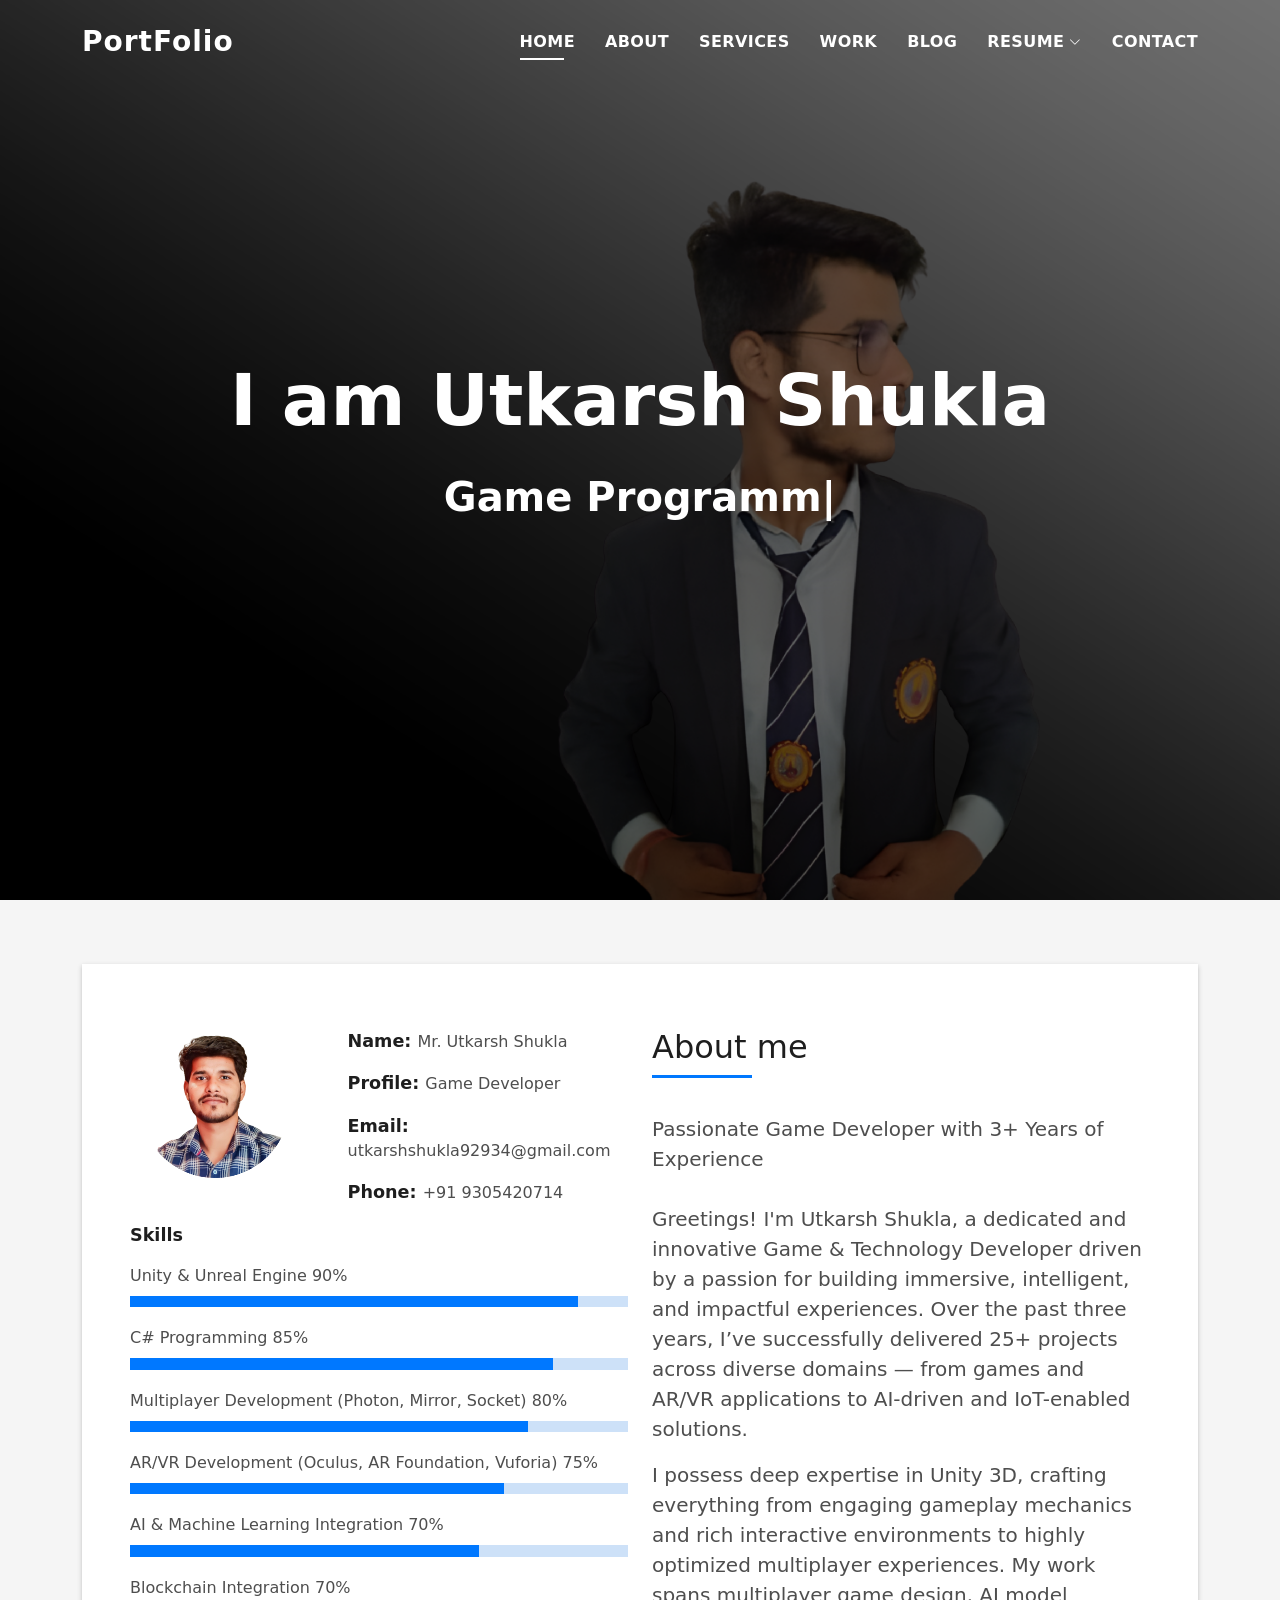
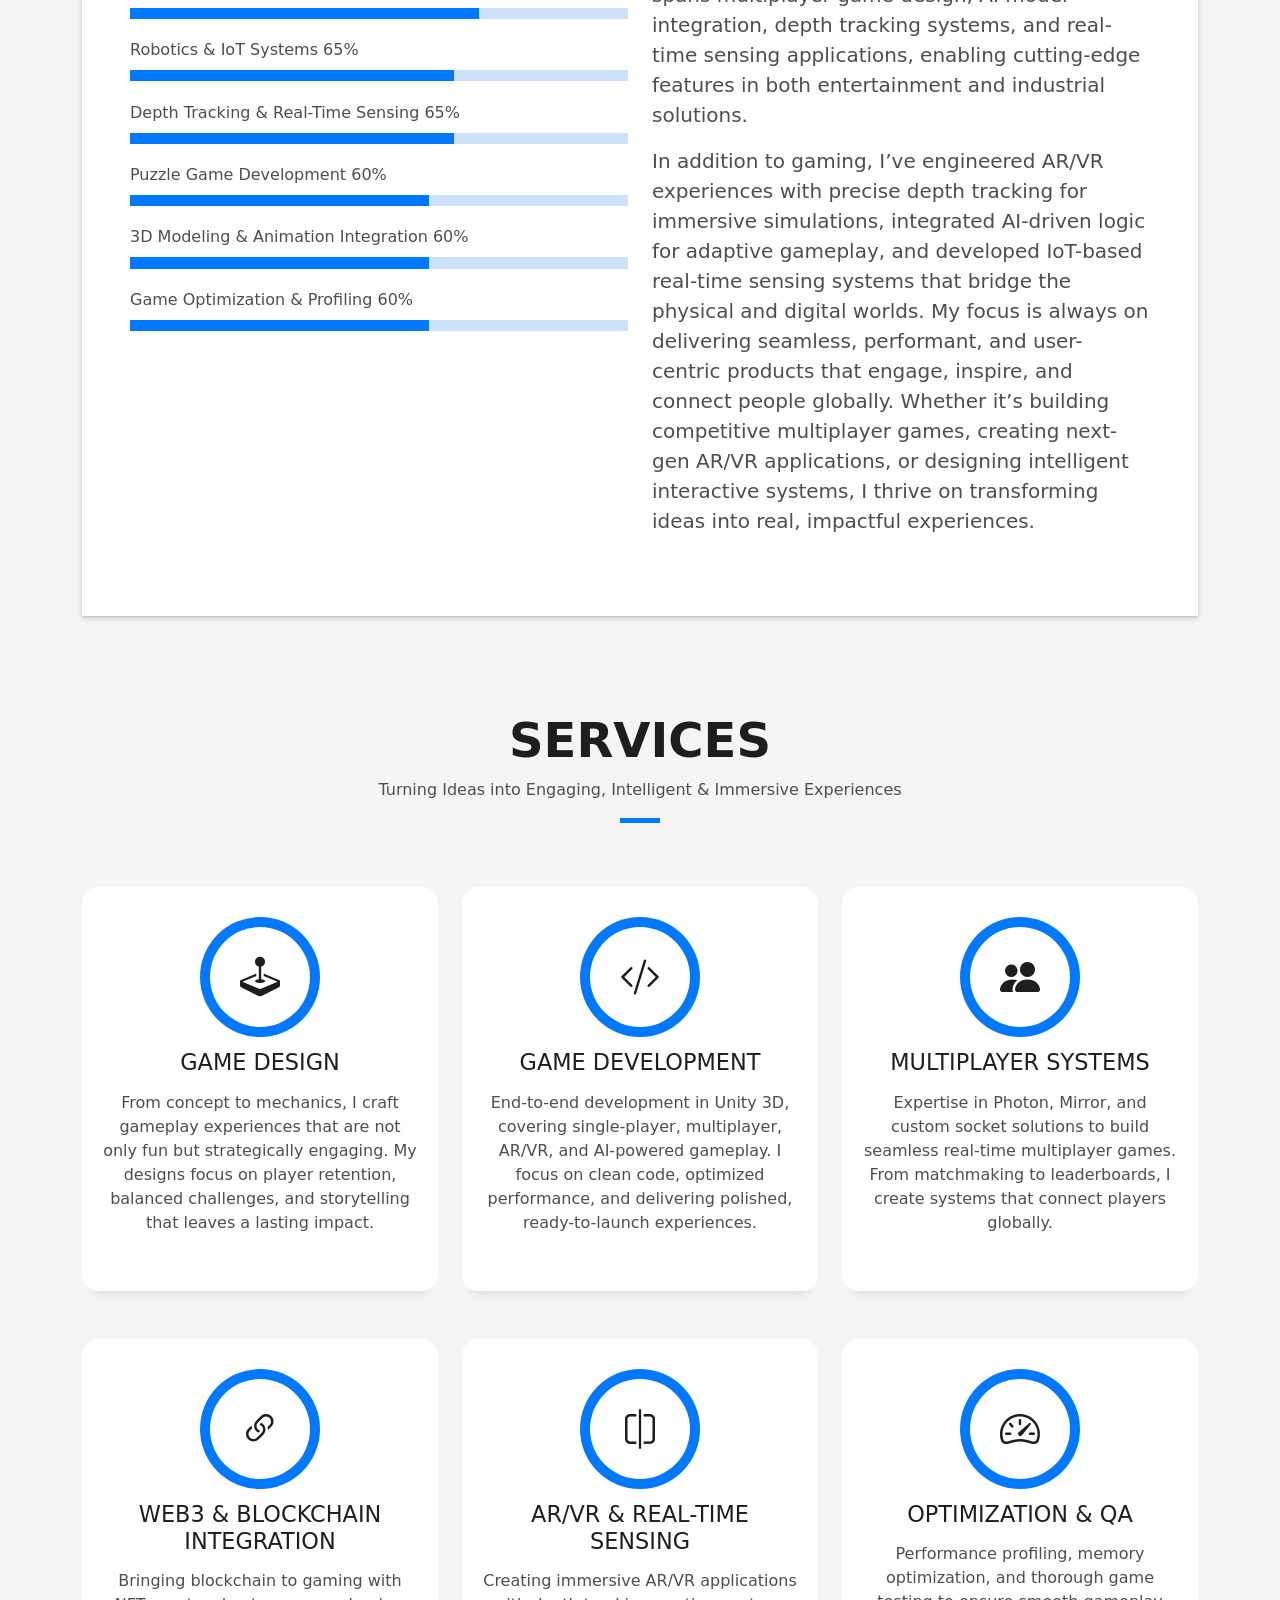
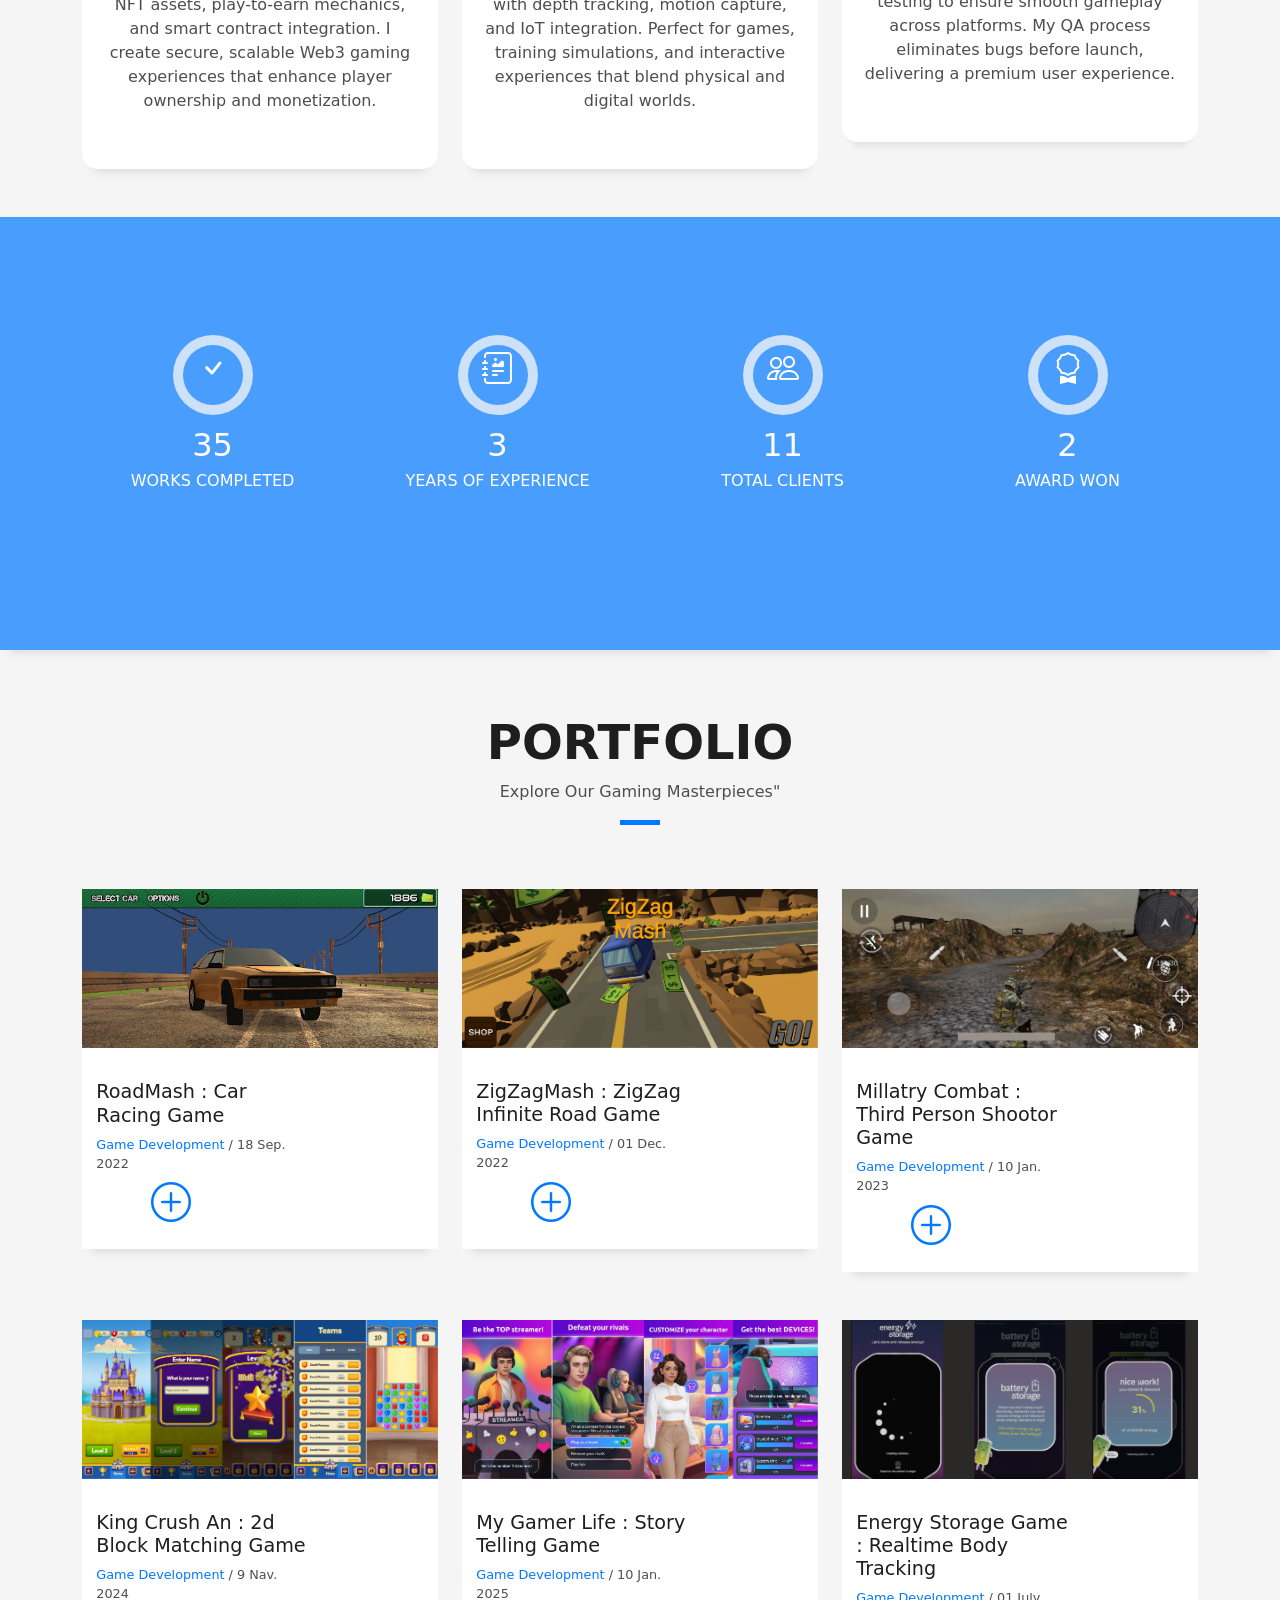
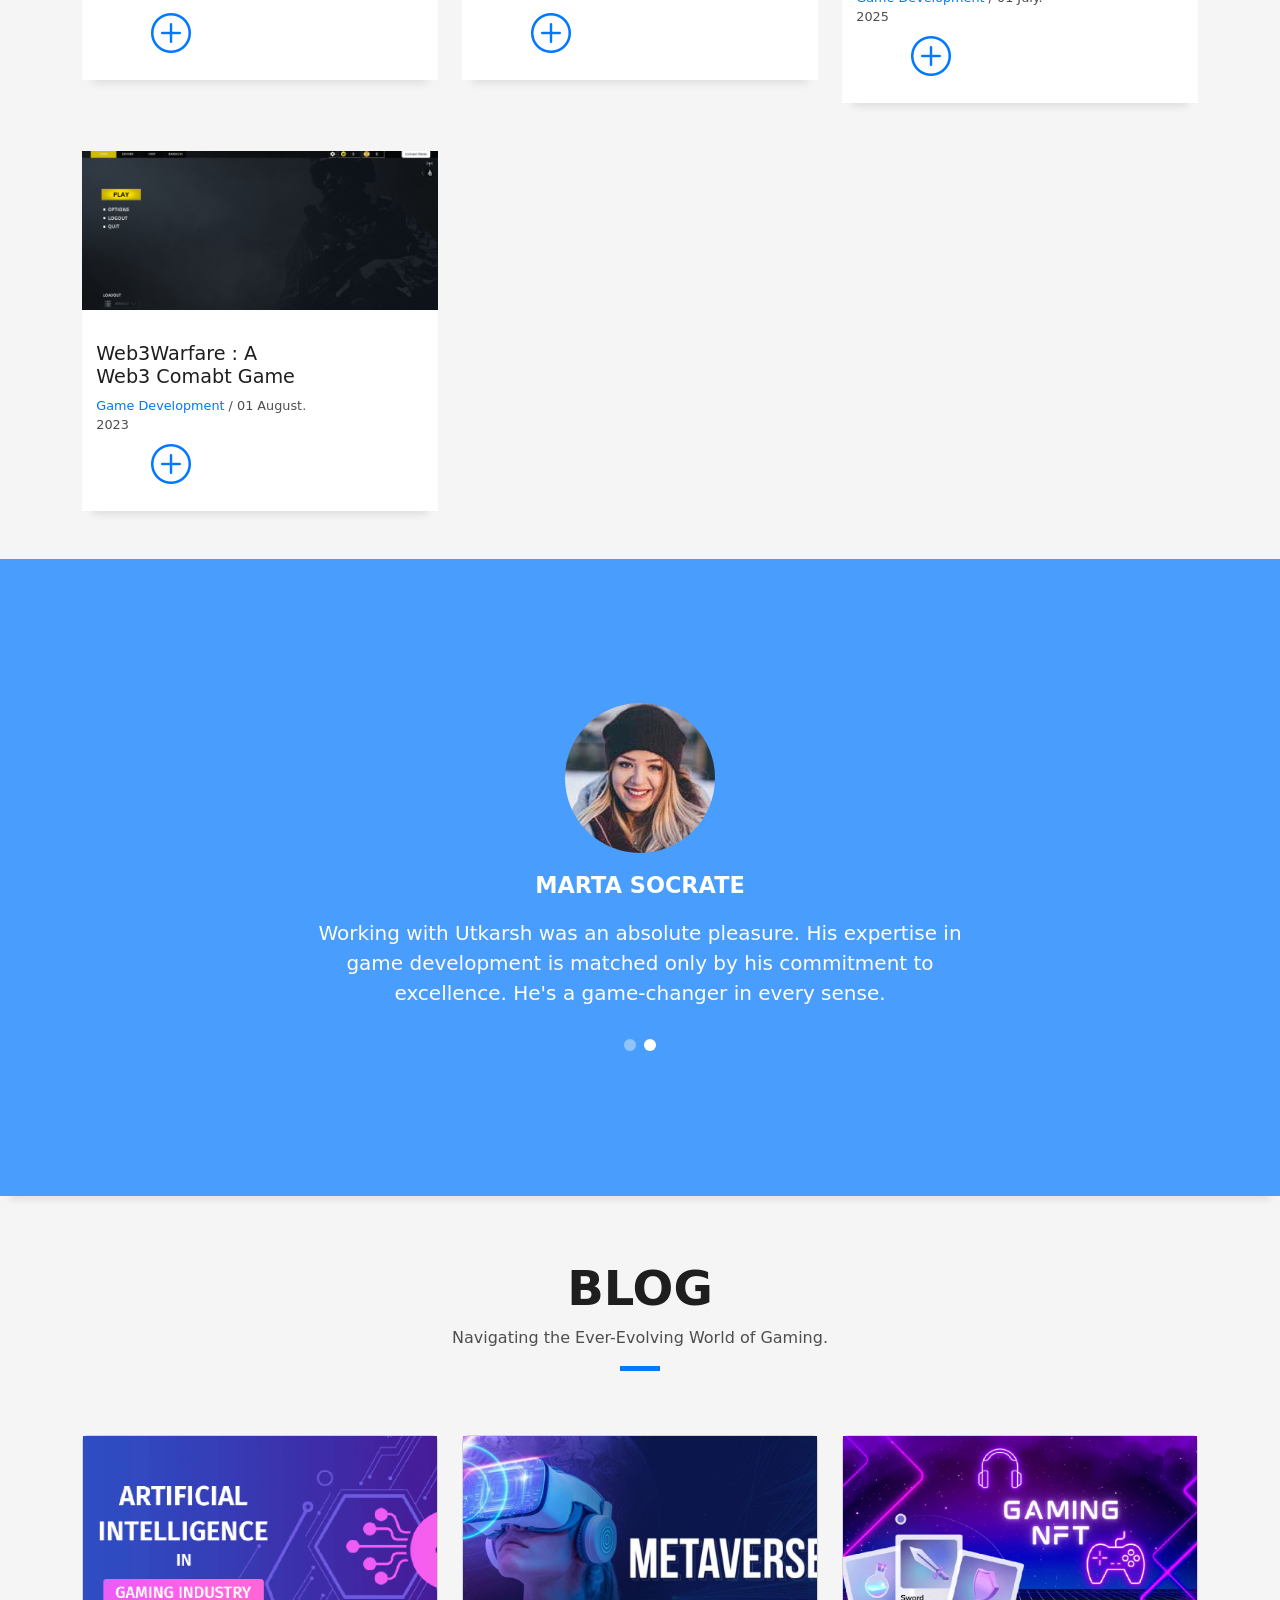
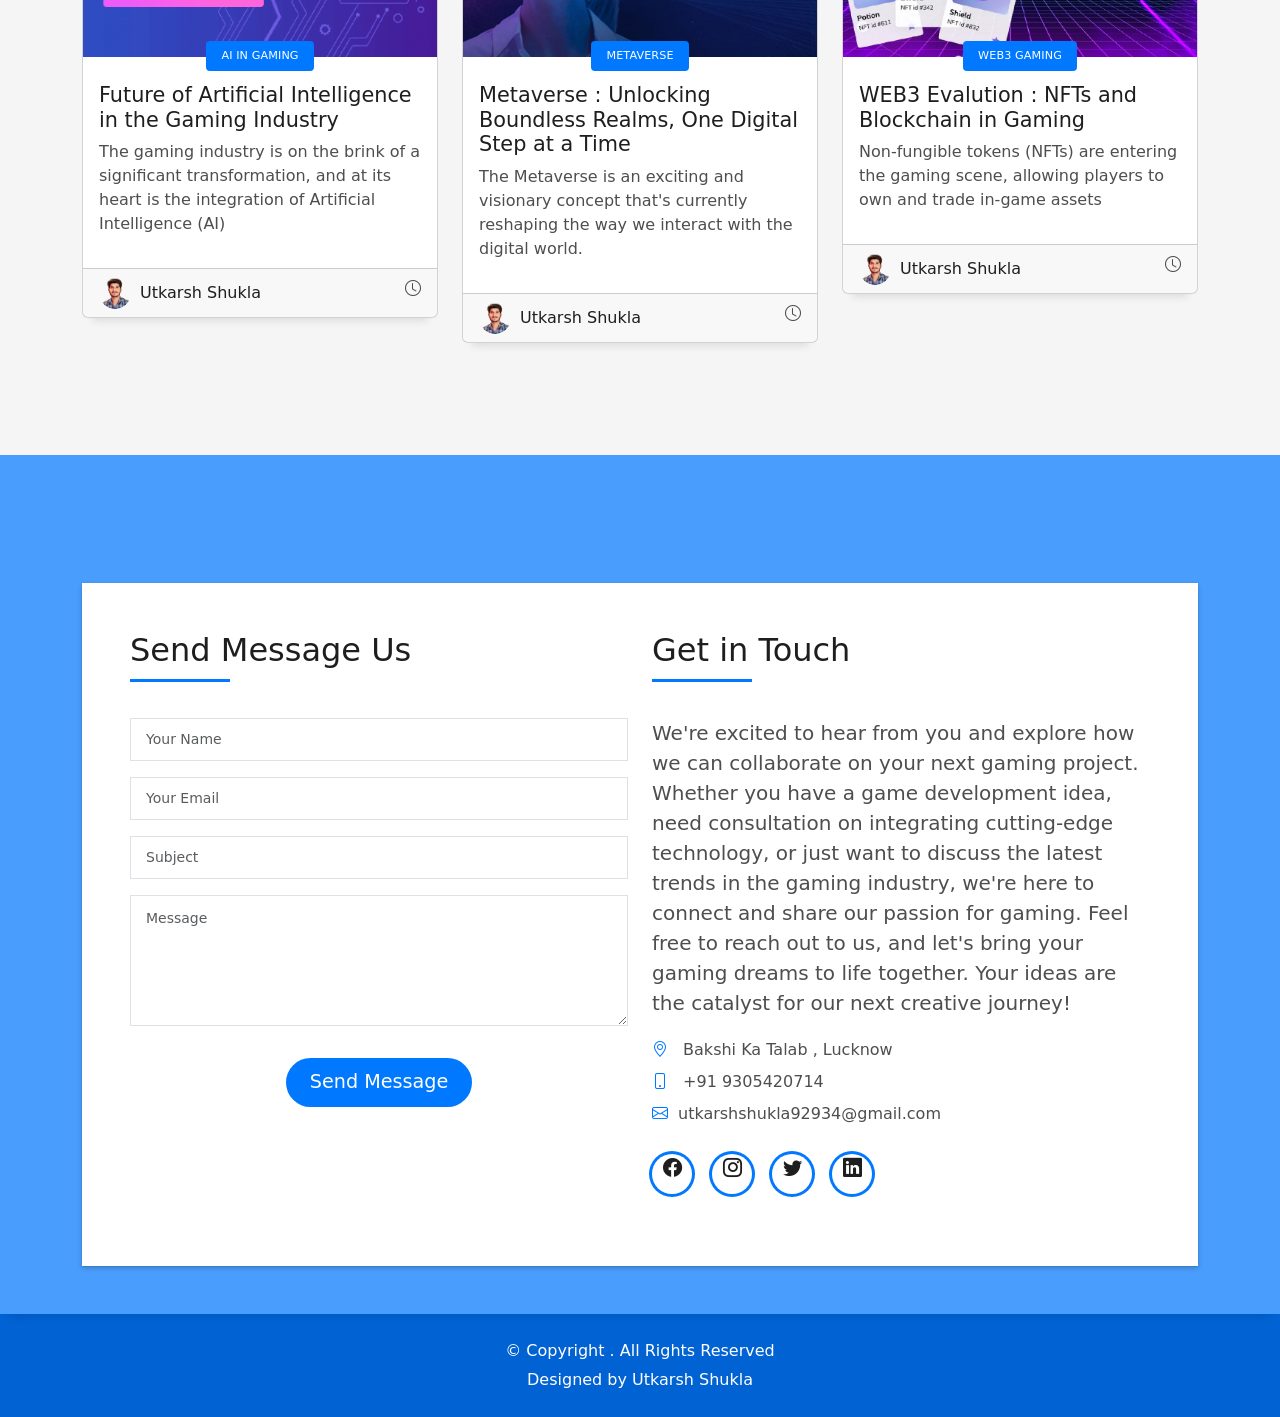
==== index.html @ 23132303 "Update index.html" ====
<!DOCTYPE html>
<html lang="en">

<head>
  <meta charset="utf-8">
  <meta content="width=device-width, initial-scale=1.0" name="viewport">

  <title>Utkarsh Shukla - Portfolio</title>
  <meta content="" name="description">
  <meta content="" name="keywords">

  <!-- Favicons -->
  <link href="assets/img/favicon.png" rel="icon">
  <link href="assets/img/apple-touch-icon.png" rel="apple-touch-icon">

  <!-- Vendor CSS Files -->
  <link href="assets/vendor/bootstrap/css/bootstrap.min.css" rel="stylesheet">
  <link href="assets/vendor/bootstrap-icons/bootstrap-icons.css" rel="stylesheet">
  <link href="assets/vendor/glightbox/css/glightbox.min.css" rel="stylesheet">
  <link href="assets/vendor/swiper/swiper-bundle.min.css" rel="stylesheet">

  <!-- Template Main CSS File -->
  <link href="assets/css/style.css" rel="stylesheet">
<script src='https://www.noupe.com/embed/019afe0d63d378568363189be8a16e87d6f1.js'></script>
  <!-- =======================================================
  * Template Name: DevFolio
  * Updated: Sep 18 2023 with Bootstrap v5.3.2
  * Template URL: https://bootstrapmade.com/devfolio-bootstrap-portfolio-html-template/
  * Author: BootstrapMade.com
  * License: https://bootstrapmade.com/license/
  ======================================================== -->
</head>

<body>

  <!-- ======= Header ======= -->
  <header id="header" class="fixed-top">
    <div class="container d-flex align-items-center justify-content-between">

      <h1 class="logo"><a href="index.html">PortFolio</a></h1>
      <!-- Uncomment below if you prefer to use an image logo -->
      <!-- <a href="index.html" class="logo"><img src="assets/img/logo.png" alt="" class="img-fluid"></a>-->

      <nav id="navbar" class="navbar">
        <ul>
          <li><a class="nav-link scrollto active" href="#hero">Home</a></li>
          <li><a class="nav-link scrollto" href="#about">About</a></li>
          <li><a class="nav-link scrollto" href="#services">Services</a></li>
          <li><a class="nav-link scrollto " href="#work">Work</a></li>
          <li><a class="nav-link scrollto " href="#blog">Blog</a></li>
          <li class="dropdown"><a href="assets/img/
UTKARSH_SHUKLA_Resume (1).pdf"><span>Resume</span> <i
                class="bi bi-chevron-down"></i></a>
            <ul>
              <!-- <li><a href="#">Drop Down 1</a></li> -->
              <!-- <li class="dropdown"><a href="#"><span>Deep Drop Down</span> <i class="bi bi-chevron-right"></i></a> -->
              <ul>
                <!-- <li><a href="#">Deep Drop Down 1</a></li>
                  <li><a href="#">Deep Drop Down 2</a></li>
                  <li><a href="#">Deep Drop Down 3</a></li>
                  <li><a href="#">Deep Drop Down 4</a></li>
                  <li><a href="#">Deep Drop Down 5</a></li> -->
              </ul>
          </li>
          <!-- <li><a href="#">Drop Down 2</a></li>
              <li><a href="#">Drop Down 3</a></li>
              <li><a href="#">Drop Down 4</a></li> -->
        </ul>
        </li>
        <li><a class="nav-link scrollto" href="#contact">Contact</a></li>
        </ul>
        <i class="bi bi-list mobile-nav-toggle"></i>
      </nav><!-- .navbar -->

    </div>
  </header><!-- End Header -->

  <!-- ======= Hero Section ======= -->
  <div id="hero" class="hero route bg-image" style="background-image: url(assets/img/New-Project.png)">
    <div class="overlay-itro"></div>
    <div class="hero-content display-table">
      <div class="table-cell">
        <div class="container">
          <!--<p class="display-6 color-d">Hello, world!</p>-->
          <h1 class="hero-title mb-4">I am Utkarsh Shukla</h1>
          <p class="hero-subtitle"><span class="typed"
              data-typed-items="Game Programmer,Game Developer, Game Tester, Level Designer"></span></p>
          <!-- <p class="pt-3"><a class="btn btn-primary btn js-scroll px-4" href="#about" role="button">Learn More</a></p> -->
        </div>
      </div>
    </div>
  </div><!-- End Hero Section -->

  <main id="main">

    <!-- ======= About Section ======= -->
    <section id="about" class="about-mf sect-pt4 route">
      <div class="container">
        <div class="row">
          <div class="col-sm-12">
            <div class="box-shadow-full">
              <div class="row">
                <div class="col-md-6">
                  <div class="row">
                    <div class="col-sm-6 col-md-5">
                      <div class="about-img">
                        <img src="assets/img/pic.png" class="img-fluid rounded b-shadow-a" alt="">
                      </div>
                    </div>
                    <div class="col-sm-6 col-md-7">
                      <div class="about-info">
                        <p><span class="title-s">Name: </span> <span>Mr. Utkarsh Shukla</span></p>
                        <p><span class="title-s">Profile: </span> <span>Game Developer</span></p>
                        <p><span class="title-s">Email: </span> <span>utkarshshukla92934@gmail.com</span></p>
                        <p><span class="title-s">Phone: </span> <span>+91 9305420714</span></p>
                      </div>
                    </div>
                  </div>
                  <div class="skill-mf">
                    <p class="title-s">Skills</p>

                    <span>Unity & Unreal Engine</span> <span class="pull-right">90%</span>
                    <div class="progress">
                      <div class="progress-bar" role="progressbar" style="width: 90%;" aria-valuenow="90"
                        aria-valuemin="0" aria-valuemax="100"></div>
                    </div>

                    <span>C# Programming</span> <span class="pull-right">85%</span>
                    <div class="progress">
                      <div class="progress-bar" role="progressbar" style="width: 85%" aria-valuenow="85"
                        aria-valuemin="0" aria-valuemax="100"></div>
                    </div>

                    <span>Multiplayer Development (Photon, Mirror, Socket)</span> <span class="pull-right">80%</span>
                    <div class="progress">
                      <div class="progress-bar" role="progressbar" style="width: 80%" aria-valuenow="80"
                        aria-valuemin="0" aria-valuemax="100"></div>
                    </div>

                    <span>AR/VR Development (Oculus, AR Foundation, Vuforia)</span> <span class="pull-right">75%</span>
                    <div class="progress">
                      <div class="progress-bar" role="progressbar" style="width: 75%" aria-valuenow="75"
                        aria-valuemin="0" aria-valuemax="100"></div>
                    </div>

                    <span>AI & Machine Learning Integration</span> <span class="pull-right">70%</span>
                    <div class="progress">
                      <div class="progress-bar" role="progressbar" style="width: 70%" aria-valuenow="70"
                        aria-valuemin="0" aria-valuemax="100"></div>
                    </div>

                    <span>Blockchain Integration</span> <span class="pull-right">70%</span>
                    <div class="progress">
                      <div class="progress-bar" role="progressbar" style="width: 70%" aria-valuenow="70"
                        aria-valuemin="0" aria-valuemax="100"></div>
                    </div>

                    <span>Robotics & IoT Systems</span> <span class="pull-right">65%</span>
                    <div class="progress">
                      <div class="progress-bar" role="progressbar" style="width: 65%" aria-valuenow="65"
                        aria-valuemin="0" aria-valuemax="100"></div>
                    </div>

                    <span>Depth Tracking & Real-Time Sensing</span> <span class="pull-right">65%</span>
                    <div class="progress">
                      <div class="progress-bar" role="progressbar" style="width: 65%" aria-valuenow="65"
                        aria-valuemin="0" aria-valuemax="100"></div>
                    </div>

                    <span>Puzzle Game Development</span> <span class="pull-right">60%</span>
                    <div class="progress">
                      <div class="progress-bar" role="progressbar" style="width: 60%" aria-valuenow="60"
                        aria-valuemin="0" aria-valuemax="100"></div>
                    </div>

                    <span>3D Modeling & Animation Integration</span> <span class="pull-right">60%</span>
                    <div class="progress">
                      <div class="progress-bar" role="progressbar" style="width: 60%" aria-valuenow="60"
                        aria-valuemin="0" aria-valuemax="100"></div>
                    </div>

                    <span>Game Optimization & Profiling</span> <span class="pull-right">60%</span>
                    <div class="progress">
                      <div class="progress-bar" role="progressbar" style="width: 60%" aria-valuenow="60"
                        aria-valuemin="0" aria-valuemax="100"></div>
                    </div>
                  </div>

                </div>
                <div class="col-md-6">
                  <div class="about-me pt-4 pt-md-0">
                    <div class="title-box-2">
                      <h5 class="title-left">
                        About me
                      </h5>
                    </div>
                    <p class="lead">
                      Passionate Game Developer with 3+ Years of Experience
                      <br>
                      <br>
                      Greetings! I'm Utkarsh Shukla, a dedicated and innovative Game & Technology Developer driven by a
                      passion for building immersive, intelligent, and impactful experiences. Over the past three years,
                      I’ve successfully delivered 25+ projects across diverse domains — from games and AR/VR
                      applications to AI-driven and IoT-enabled solutions.
                    </p>
                    <p class="lead">
                      I possess deep expertise in Unity 3D, crafting everything from engaging gameplay mechanics and
                      rich interactive environments to highly optimized multiplayer experiences. My work spans
                      multiplayer game design, AI model integration, depth tracking systems, and real-time sensing
                      applications, enabling cutting-edge features in both entertainment and industrial solutions.
                    </p>
                    <p class="lead">
                      In addition to gaming, I’ve engineered AR/VR experiences with precise depth tracking for immersive
                      simulations, integrated AI-driven logic for adaptive gameplay, and developed IoT-based real-time
                      sensing systems that bridge the physical and digital worlds. My focus is always on delivering
                      seamless, performant, and user-centric products that engage, inspire, and connect people globally.

                      Whether it’s building competitive multiplayer games, creating next-gen AR/VR applications, or
                      designing intelligent interactive systems, I thrive on transforming ideas into real, impactful
                      experiences.
                    </p>
                  </div>
                </div>
              </div>
            </div>
          </div>
        </div>
      </div>
    </section><!-- End About Section -->

    <!-- ======= Services Section ======= -->
    <section id="services" class="services-mf pt-5 route">
      <div class="container">
        <div class="row">
          <div class="col-sm-12">
            <div class="title-box text-center">
              <h3 class="title-a">
                Services
              </h3>
              <p class="subtitle-a">
                Turning Ideas into Engaging, Intelligent & Immersive Experiences
              </p>
              <div class="line-mf"></div>
            </div>
          </div>
        </div>
        <div class="row">

          <!-- Game Design -->
          <div class="col-md-4">
            <div class="service-box">
              <div class="service-ico">
                <span class="ico-circle"><i class="bi bi-joystick"></i></span>
              </div>
              <div class="service-content">
                <h2 class="s-title">Game Design</h2>
                <p class="s-description text-center">
                  From concept to mechanics, I craft gameplay experiences that are not only fun but strategically
                  engaging.
                  My designs focus on player retention, balanced challenges, and storytelling that leaves a lasting
                  impact.
                </p>
              </div>
            </div>
          </div>

          <!-- Game Development -->
          <div class="col-md-4">
            <div class="service-box">
              <div class="service-ico">
                <span class="ico-circle"><i class="bi bi-code-slash"></i></span>
              </div>
              <div class="service-content">
                <h2 class="s-title">Game Development</h2>
                <p class="s-description text-center">
                  End-to-end development in Unity 3D, covering single-player, multiplayer, AR/VR, and AI-powered
                  gameplay.
                  I focus on clean code, optimized performance, and delivering polished, ready-to-launch experiences.
                </p>
              </div>
            </div>
          </div>

          <!-- Multiplayer Systems -->
          <div class="col-md-4">
            <div class="service-box">
              <div class="service-ico">
                <span class="ico-circle"><i class="bi bi-people-fill"></i></span>
              </div>
              <div class="service-content">
                <h2 class="s-title">Multiplayer Systems</h2>
                <p class="s-description text-center">
                  Expertise in Photon, Mirror, and custom socket solutions to build seamless real-time multiplayer
                  games.
                  From matchmaking to leaderboards, I create systems that connect players globally.
                </p>
              </div>
            </div>
          </div>

          <!-- Web3 & Blockchain -->
          <div class="col-md-4">
            <div class="service-box">
              <div class="service-ico">
                <span class="ico-circle"><i class="bi bi-link-45deg"></i></span>
              </div>
              <div class="service-content">
                <h2 class="s-title">Web3 & Blockchain Integration</h2>
                <p class="s-description text-center">
                  Bringing blockchain to gaming with NFT assets, play-to-earn mechanics, and smart contract integration.
                  I create secure, scalable Web3 gaming experiences that enhance player ownership and monetization.
                </p>
              </div>
            </div>
          </div>

          <!-- AR/VR & Real-Time Sensing -->
          <div class="col-md-4">
            <div class="service-box">
              <div class="service-ico">
                <span class="ico-circle"><i class="bi bi-vr"></i></span>
              </div>
              <div class="service-content">
                <h2 class="s-title">AR/VR & Real-Time Sensing</h2>
                <p class="s-description text-center">
                  Creating immersive AR/VR applications with depth tracking, motion capture, and IoT integration.
                  Perfect for games, training simulations, and interactive experiences that blend physical and digital
                  worlds.
                </p>
              </div>
            </div>
          </div>

          <!-- Game Optimization & QA -->
          <div class="col-md-4">
            <div class="service-box">
              <div class="service-ico">
                <span class="ico-circle"><i class="bi bi-speedometer2"></i></span>
              </div>
              <div class="service-content">
                <h2 class="s-title">Optimization & QA</h2>
                <p class="s-description text-center">
                  Performance profiling, memory optimization, and thorough game testing to ensure smooth gameplay across
                  platforms.
                  My QA process eliminates bugs before launch, delivering a premium user experience.
                </p>
              </div>
            </div>
          </div>

        </div>
      </div>
    </section>


    <!-- ======= Counter Section ======= -->
    <div class="section-counter paralax-mf bg-image" style="background-image: url(assets/img/counters-bg.jpg)">
      <div class="overlay-mf"></div>
      <div class="container position-relative">
        <div class="row">
          <div class="col-sm-3 col-lg-3">
            <div class="counter-box counter-box pt-4 pt-md-0">
              <div class="counter-ico">
                <span class="ico-circle"><i class="bi bi-check"></i></span>
              </div>
              <div class="counter-num">
                <p data-purecounter-start="0" data-purecounter-end="35" data-purecounter-duration="1"
                  class="counter purecounter"></p>
                <span class="counter-text">WORKS COMPLETED</span>
              </div>
            </div>
          </div>
          <div class="col-sm-3 col-lg-3">
            <div class="counter-box pt-4 pt-md-0">
              <div class="counter-ico">
                <span class="ico-circle"><i class="bi bi-journal-richtext"></i></span>
              </div>
              <div class="counter-num">
                <p data-purecounter-start="0" data-purecounter-end="3" data-purecounter-duration="1"
                  class="counter purecounter"></p>
                <span class="counter-text">YEARS OF EXPERIENCE</span>
              </div>
            </div>
          </div>
          <div class="col-sm-3 col-lg-3">
            <div class="counter-box pt-4 pt-md-0">
              <div class="counter-ico">
                <span class="ico-circle"><i class="bi bi-people"></i></span>
              </div>
              <div class="counter-num">
                <p data-purecounter-start="0" data-purecounter-end="11" data-purecounter-duration="1"
                  class="counter purecounter"></p>
                <span class="counter-text">TOTAL CLIENTS</span>
              </div>
            </div>
          </div>
          <div class="col-sm-3 col-lg-3">
            <div class="counter-box pt-4 pt-md-0">
              <div class="counter-ico">
                <span class="ico-circle"><i class="bi bi-award"></i></span>
              </div>
              <div class="counter-num">
                <p data-purecounter-start="0" data-purecounter-end="2" data-purecounter-duration="1"
                  class="counter purecounter"></p>
                <span class="counter-text">AWARD WON</span>
              </div>
            </div>
          </div>
        </div>
      </div>
    </div><!-- End Counter Section -->

    <!-- ======= Portfolio Section ======= -->
    <section id="work" class="portfolio-mf sect-pt4 route">
      <div class="container">
        <div class="row">
          <div class="col-sm-12">
            <div class="title-box text-center">
              <h3 class="title-a">
                Portfolio
              </h3>
              <p class="subtitle-a">
                Explore Our Gaming Masterpieces"
              </p>
              <div class="line-mf"></div>
            </div>
          </div>
        </div>
        <div class="row">
          <div class="col-md-4">
            <div class="work-box">
              <a href="assets/img/work-1.jpeg" data-gallery="portfolioGallery" class="portfolio-lightbox">
                <div class="work-img">
                  <img src="assets/img/work-1.jpeg" alt="" class="img-fluid">
                </div>
              </a>
              <div class="work-content">
                <div class="row">
                  <div class="col-sm-8">
                    <a href="https://github.com/ushukla3727/RoadMash.git"> <h2 class="w-title">RoadMash : Car Racing Game</h2>
                    <div class="w-more">
                      <span class="w-ctegory">Game Development</span> / <span class="w-date">18 Sep. 2022</span>
                    </div>
                  </div>
                  <div class="col-sm-4">
                    <div class="w-like">
                      <a href="https://github.com/ushukla3727/RoadMash.git"> <span class="bi bi-plus-circle"></span></a>
                    </div>
                  </div>
                </div>
              </div>
            </div>
          </div>
          <div class="col-md-4">
            <div class="work-box">
              <a href="assets/img/work-2.jpeg" data-gallery="portfolioGallery" class="portfolio-lightbox">
                <div class="work-img">
                  <img src="assets/img/work-2.jpeg" alt="" class="img-fluid">
                </div>
              </a>
              <div class="work-content">
                <div class="row">
                  <div class="col-sm-8">
                    <a href="https://github.com/ushukla3727/ZigZagMash.git"> <h2 class="w-title">ZigZagMash : ZigZag Infinite Road Game</h2>
                    <div class="w-more">
                      <span class="w-ctegory">Game Development</span> / <span class="w-date">01 Dec. 2022</span>
                    </div>
                  </div>
                  <div class="col-sm-4">
                    <div class="w-like">
                      <a href="https://github.com/ushukla3727/ZigZagMash.git"> <span
                          class="bi bi-plus-circle"></span></a>
                    </div>
                  </div>
                </div>
              </div>
            </div>
          </div>
          <div class="col-md-4">
            <div class="work-box">
              <a href="assets/img/work-3.jpeg" data-gallery="portfolioGallery" class="portfolio-lightbox">
                <div class="work-img">
                  <img src="assets/img/work-3.jpeg" alt="" class="img-fluid">
                </div>
              </a>
              <div class="work-content">
                <div class="row">
                  <div class="col-sm-8">
                    <a href="https://github.com/ushukla3727/Millatry_Combat.git"> <h2 class="w-title">Millatry Combat : Third Person Shootor Game</h2>
                    <div class="w-more">
                      <span class="w-ctegory">Game Development</span> / <span class="w-date">10 Jan. 2023</span>
                    </div>
                  </div>
                  <div class="col-sm-4">
                    <div class="w-like">
                      <a href="https://github.com/ushukla3727/Millatry_Combat.git"> <span
                          class="bi bi-plus-circle"></span></a>
                    </div>
                  </div>
                </div>
              </div>
            </div>
          </div>
          <div class="col-md-4">
            <div class="work-box">
              <a href="assets/img/work-4.jpeg" data-gallery="portfolioGallery" class="portfolio-lightbox">
                <div class="work-img">
                  <img src="assets/img/work-4.jpeg" alt="" class="img-fluid">
                </div>
              </a>
              <div class="work-content">
                <div class="row">
                  <div class="col-sm-8">
                    <a href="https://www.loom.com/share/20e36d8d1e864b91966bebfd6b195dd4?sid=8abd1b7f-4d54-4bbb-9c30-4bc2e53cd425"> <h2 class="w-title">King Crush An : 2d Block Matching Game</h2>
                    <div class="w-more">
                      <span class="w-ctegory">Game Development</span> / <span class="w-date">9 Nav. 2024</span>
                    </div>
                  </div>
                  <div class="col-sm-4">
                    <div class="w-like">
                      <a href="https://www.loom.com/share/20e36d8d1e864b91966bebfd6b195dd4?sid=8abd1b7f-4d54-4bbb-9c30-4bc2e53cd425"> <span class="bi bi-plus-circle"></span></a>
                    </div>
                  </div>
                </div>
              </div>
            </div>
          </div>
          <div class="col-md-4">
            <div class="work-box">
              <a href="assets/img/work-5.jpeg" data-gallery="portfolioGallery" class="portfolio-lightbox">
                <div class="work-img">
                  <img src="assets/img/work-5.jpeg" alt="" class="img-fluid">
                </div>
              </a>
              <div class="work-content">
                <div class="row">
                  <div class="col-sm-8">
                    <a href="https://play.google.com/store/apps/details?id=com.game.MyGamerLife&hl=en_IN"> <h2 class="w-title">My Gamer Life : Story Telling Game  </h2>
                    <div class="w-more">
                      <span class="w-ctegory">Game Development          </span> / <span class="w-date">10 Jan. 2025</span>
                    </div>
                  </div>
                  <div class="col-sm-4">
                    <div class="w-like">
                      <a href="https://play.google.com/store/apps/details?id=com.game.MyGamerLife&hl=en_IN"> <span class="bi bi-plus-circle"></span></a>
                    </div>
                  </div>
                </div>
              </div>
            </div>
          </div>
          <div class="col-md-4">
            <div class="work-box">
              <a href="assets/img/work-6.png" data-gallery="portfolioGallery" class="portfolio-lightbox">
                <div class="work-img">
                  <img src="assets/img/work-6.png" alt="" class="img-fluid">
                </div>
              </a>
              <div class="work-content">
                <div class="row">
                  <div class="col-sm-8">
                    <a href="https://www.loom.com/share/7945c4f3b0d5412ba147316907b200ee?sid=5f44e53a-52f0-434b-8594-26bdbf969b9b"> <h2 class="w-title">Energy Storage Game : Realtime Body Tracking</h2>
                    <div class="w-more">
                      <span class="w-ctegory">Game Development</span> / <span class="w-date">01 July. 2025</span>
                    </div>
                  </div>
                  <div class="col-sm-4">
                    <div class="w-like">
                      <a href="https://www.loom.com/share/7945c4f3b0d5412ba147316907b200ee?sid=5f44e53a-52f0-434b-8594-26bdbf969b9b"> <span
                          class="bi bi-plus-circle"></span></a>
                    </div>
                  </div>
                </div>
              </div>
            </div>
          </div>

       

          <div class="col-md-4">
            <div class="work-box">
              <a href="assets/img/work-9.png" data-gallery="portfolioGallery" class="portfolio-lightbox">
                <div class="work-img">
                  <img src="assets/img/work-9.png" alt="" class="img-fluid">
                </div>
              </a>
              <div class="work-content">
                <div class="row">
                  <div class="col-sm-8">
                   <a href="https://adressableasset.s3.eu-north-1.amazonaws.com/Web3Warfare/Game/index.html"><h2 class="w-title">Web3Warfare : A Web3 Comabt Game </h2>
                    <div class="w-more">
                      <span class="w-ctegory">Game Development</span> / <span class="w-date">01 August. 2023</span>
                    </div>
                  </div>
                  <div class="col-sm-4">
                    <div class="w-like">
                      <a href="https://adressableasset.s3.eu-north-1.amazonaws.com/Web3Warfare/Game/index.html"> <span
                          class="bi bi-plus-circle"></span></a>
                    </div>
                  </div>
                </div>
              </div>
            </div>
          </div>

        </div>
      </div>
    </section><!-- End Portfolio Section -->

    <!-- ======= Testimonials Section ======= -->
    <div class="testimonials paralax-mf bg-image" style="background-image: url(assets/img/overlay-bg.jpg)">
      <div class="overlay-mf"></div>
      <div class="container">
        <div class="row">
          <div class="col-md-12">

            <div class="testimonials-slider swiper" data-aos="fade-up" data-aos-delay="100">
              <div class="swiper-wrapper">

                <div class="swiper-slide">
                  <div class="testimonial-box">
                    <div class="author-test">
                      <img src="assets/img/testimonial-2.jpg" alt="" class="rounded-circle b-shadow-a">
                      <span class="author">Himanshu Kashyap</span>
                    </div>
                    <div class="content-test">
                      <p class="description lead">
                        Utkarsh Shukla is a visionary in the gaming industry. His creativity knows no bounds,
                        and he turns concepts into immersive game experiences that are truly remarkable..
                      </p>
                    </div>
                  </div>
                </div><!-- End testimonial item -->

                <div class="swiper-slide">
                  <div class="testimonial-box">
                    <div class="author-test">
                      <img src="assets/img/testimonial-4.jpg" alt="" class="rounded-circle b-shadow-a">
                      <span class="author">Marta Socrate</span>
                    </div>
                    <div class="content-test">
                      <p class="description lead">
                        Working with Utkarsh was an absolute pleasure. His expertise in game development is matched only
                        by
                        his commitment to excellence. He's a game-changer in every sense.
                      </p>
                    </div>
                  </div>
                </div><!-- End testimonial item -->
              </div>
              <div class="swiper-pagination"></div>
            </div>

            <!-- <div id="testimonial-mf" class="owl-carousel owl-theme">
          
        </div> -->
          </div>
        </div>
      </div>
    </div><!-- End Testimonials Section -->

    <!-- ======= Blog Section ======= -->
    <section id="blog" class="blog-mf sect-pt4 route">
      <div class="container">
        <div class="row">
          <div class="col-sm-12">
            <div class="title-box text-center">
              <h3 class="title-a">
                Blog
              </h3>
              <p class="subtitle-a">
                Navigating the Ever-Evolving World of Gaming.
              </p>
              <div class="line-mf"></div>
            </div>
          </div>
        </div>
        <div class="row">
          <div class="col-md-4">
            <div class="card card-blog">
              <div class="card-img">
                <a href="blog-single.html"><img src="assets/img/AI.png" alt="" class="img-fluid"></a>
              </div>
              <div class="card-body">
                <div class="card-category-box">
                  <div class="card-category">
                    <h6 class="category">AI In Gaming</h6>
                  </div>
                </div>
                <h3 class="card-title"><a href="AIBlog.html">Future of Artificial Intelligence in the Gaming
                    Industry</a></h3>
                <p class="card-description">
                  The gaming industry is on the brink of a significant transformation, and at its heart is the
                  integration of Artificial Intelligence (AI)
                </p>
              </div>
              <div class="card-footer">
                <div class="post-author">
                  <a href="#">
                    <img src="assets/img/pic.png" alt="" class="avatar rounded-circle">
                    <span class="author">Utkarsh Shukla</span>
                  </a>
                </div>
                <div class="post-date">
                  <span class="bi bi-clock"></span>
                </div>
              </div>
            </div>
          </div>
          <div class="col-md-4">
            <div class="card card-blog">
              <div class="card-img">
                <a href="blog-single.html"><img src="assets/img/Metaverse.jpg" alt="" class="img-fluid"></a>
              </div>
              <div class="card-body">
                <div class="card-category-box">
                  <div class="card-category">
                    <h6 class="category">Metaverse</h6>
                  </div>
                </div>
                <h3 class="card-title"><a href="metverse.html">Metaverse : Unlocking Boundless Realms, One Digital Step
                    at a Time</a></h3>
                <p class="card-description">
                  The Metaverse is an exciting and visionary concept that's currently reshaping the way we interact with
                  the digital world.
                </p>
              </div>
              <div class="card-footer">
                <div class="post-author">
                  <a href="#">
                    <img src="assets/img/pic.png" alt="" class="avatar rounded-circle">
                    <span class="author">Utkarsh Shukla</span>
                  </a>
                </div>
                <div class="post-date">
                  <span class="bi bi-clock"></span>
                </div>
              </div>
            </div>
          </div>
          <div class="col-md-4">
            <div class="card card-blog">
              <div class="card-img">
                <a href="blog-single.html"><img src="assets/img/NFT.png" alt="" class="img-fluid"></a>
              </div>
              <div class="card-body">
                <div class="card-category-box">
                  <div class="card-category">
                    <h6 class="category">Web3 Gaming</h6>
                  </div>
                </div>
                <h3 class="card-title"><a href="NFT.html">WEB3 Evalution : NFTs and Blockchain in Gaming</a></h3>
                <p class="card-description">
                  Non-fungible tokens (NFTs) are entering the gaming scene, allowing players to own and trade in-game
                  assets
                </p>
              </div>
              <div class="card-footer">
                <div class="post-author">
                  <a href="#">
                    <img src="assets/img/pic.png" alt="" class="avatar rounded-circle">
                    <span class="author">Utkarsh Shukla</span>
                  </a>
                </div>
                <div class="post-date">
                  <span class="bi bi-clock"></span>
                </div>
              </div>
            </div>
          </div>
        </div>
    </section><!-- End Blog Section -->

    <!-- ======= Contact Section ======= -->
    <section id="contact" class="paralax-mf footer-paralax bg-image sect-mt4 route"
      style="background-image: url(assets/img/overlay-bg.jpg)">
      <div class="overlay-mf"></div>
      <div class="container">
        <div class="row">
          <div class="col-sm-12">
            <div class="contact-mf">
              <div id="contact" class="box-shadow-full">
                <div class="row">
                  <div class="col-md-6">
                    <div class="title-box-2">
                      <h5 class="title-left">
                        Send Message Us
                      </h5>
                    </div>
                    <div>
                      <form action="forms/contact.php" method="post" role="form" class="php-email-form">
                        <div class="row">
                          <div class="col-md-12 mb-3">
                            <div class="form-group">
                              <input type="text" name="name" class="form-control" id="name" placeholder="Your Name"
                                required>
                            </div>
                          </div>
                          <div class="col-md-12 mb-3">
                            <div class="form-group">
                              <input type="email" class="form-control" name="email" id="email" placeholder="Your Email"
                                required>
                            </div>
                          </div>
                          <div class="col-md-12 mb-3">
                            <div class="form-group">
                              <input type="text" class="form-control" name="subject" id="subject" placeholder="Subject"
                                required>
                            </div>
                          </div>
                          <div class="col-md-12">
                            <div class="form-group">
                              <textarea class="form-control" name="message" rows="5" placeholder="Message"
                                required></textarea>
                            </div>
                          </div>
                          <div class="col-md-12 text-center my-3">
                            <div class="loading">Loading</div>
                            <div class="error-message"></div>
                            <div class="sent-message">Your message has been sent. Thank you!</div>
                          </div>
                          <div class="col-md-12 text-center">
                            <button type="submit" class="button button-a button-big button-rouded">Send Message</button>
                          </div>
                        </div>
                      </form>
                    </div>
                  </div>
                  <div class="col-md-6">
                    <div class="title-box-2 pt-4 pt-md-0">
                      <h5 class="title-left">
                        Get in Touch
                      </h5>
                    </div>
                    <div class="more-info">
                      <p class="lead">
                        We're excited to hear from you and explore how we can collaborate on your next gaming project.
                        Whether you have a game development idea, need consultation on integrating cutting-edge
                        technology,
                        or just want to discuss the latest trends in the gaming industry, we're here to connect and
                        share our
                        passion for gaming. Feel free to reach out to us, and let's bring your gaming dreams to life
                        together.
                        Your ideas are the catalyst for our next creative journey!
                      </p>
                      <ul class="list-ico">
                        <li><span class="bi bi-geo-alt"></span> Bakshi Ka Talab , Lucknow</li>
                        <li><span class="bi bi-phone"></span> +91 9305420714</li>
                        <li><span class="bi bi-envelope"></span>utkarshshukla92934@gmail.com</li>
                      </ul>
                    </div>
                    <div class="socials">
                      <ul>
                        <li><a href="https://www.facebook.com/uttkarsh.shukla.12"><span class="ico-circle"><i
                                class="bi bi-facebook"></i></span></a></li>
                        <li><a href="https://www.instagram.com/utkarsh_shukla1712/"><span class="ico-circle"><i
                                class="bi bi-instagram"></i></span></a></li>
                        <li><a href="https://twitter.com/Utkarsh930542"><span class="ico-circle"><i
                                class="bi bi-twitter"></i></span></a></li>
                        <li><a href="https://www.linkedin.com/in/utkarsh-shukla-b615191a0/"><span class="ico-circle"><i
                                class="bi bi-linkedin"></i></span></a></li>
                      </ul>
                    </div>
                  </div>
                </div>
              </div>
            </div>
          </div>
        </div>
      </div>
    </section><!-- End Contact Section -->

  </main><!-- End #main -->

  <!-- ======= Footer ======= -->
  <footer>
    <div class="container">
      <div class="row">
        <div class="col-sm-12">
          <div class="copyright-box">
            <p class="copyright">&copy; Copyright <strong></strong>. All Rights Reserved</p>
            <div class="credits">
              <!--
              All the links in the footer should remain intact.
              You can delete the links only if you purchased the pro version.
              Licensing information: https://bootstrapmade.com/license/
              Purchase the pro version with working PHP/AJAX contact form: https://bootstrapmade.com/buy/?theme=DevFolio
            -->
              Designed by <a href="">Utkarsh Shukla</a>
            </div>
          </div>
        </div>
      </div>
    </div>
  </footer><!-- End  Footer -->

  <div id="preloader"></div>
  <a href="#" class="back-to-top d-flex align-items-center justify-content-center"><i
      class="bi bi-arrow-up-short"></i></a>

  <!-- Vendor JS Files -->
  <script src="assets/vendor/purecounter/purecounter_vanilla.js"></script>
  <script src="assets/vendor/bootstrap/js/bootstrap.bundle.min.js"></script>
  <script src="assets/vendor/glightbox/js/glightbox.min.js"></script>
  <script src="assets/vendor/swiper/swiper-bundle.min.js"></script>
  <script src="assets/vendor/typed.js/typed.umd.js"></script>
  <script src="assets/vendor/php-email-form/validate.js"></script>

  <!-- Template Main JS File -->
  <script src="assets/js/main.js"></script>

</body>


</html>
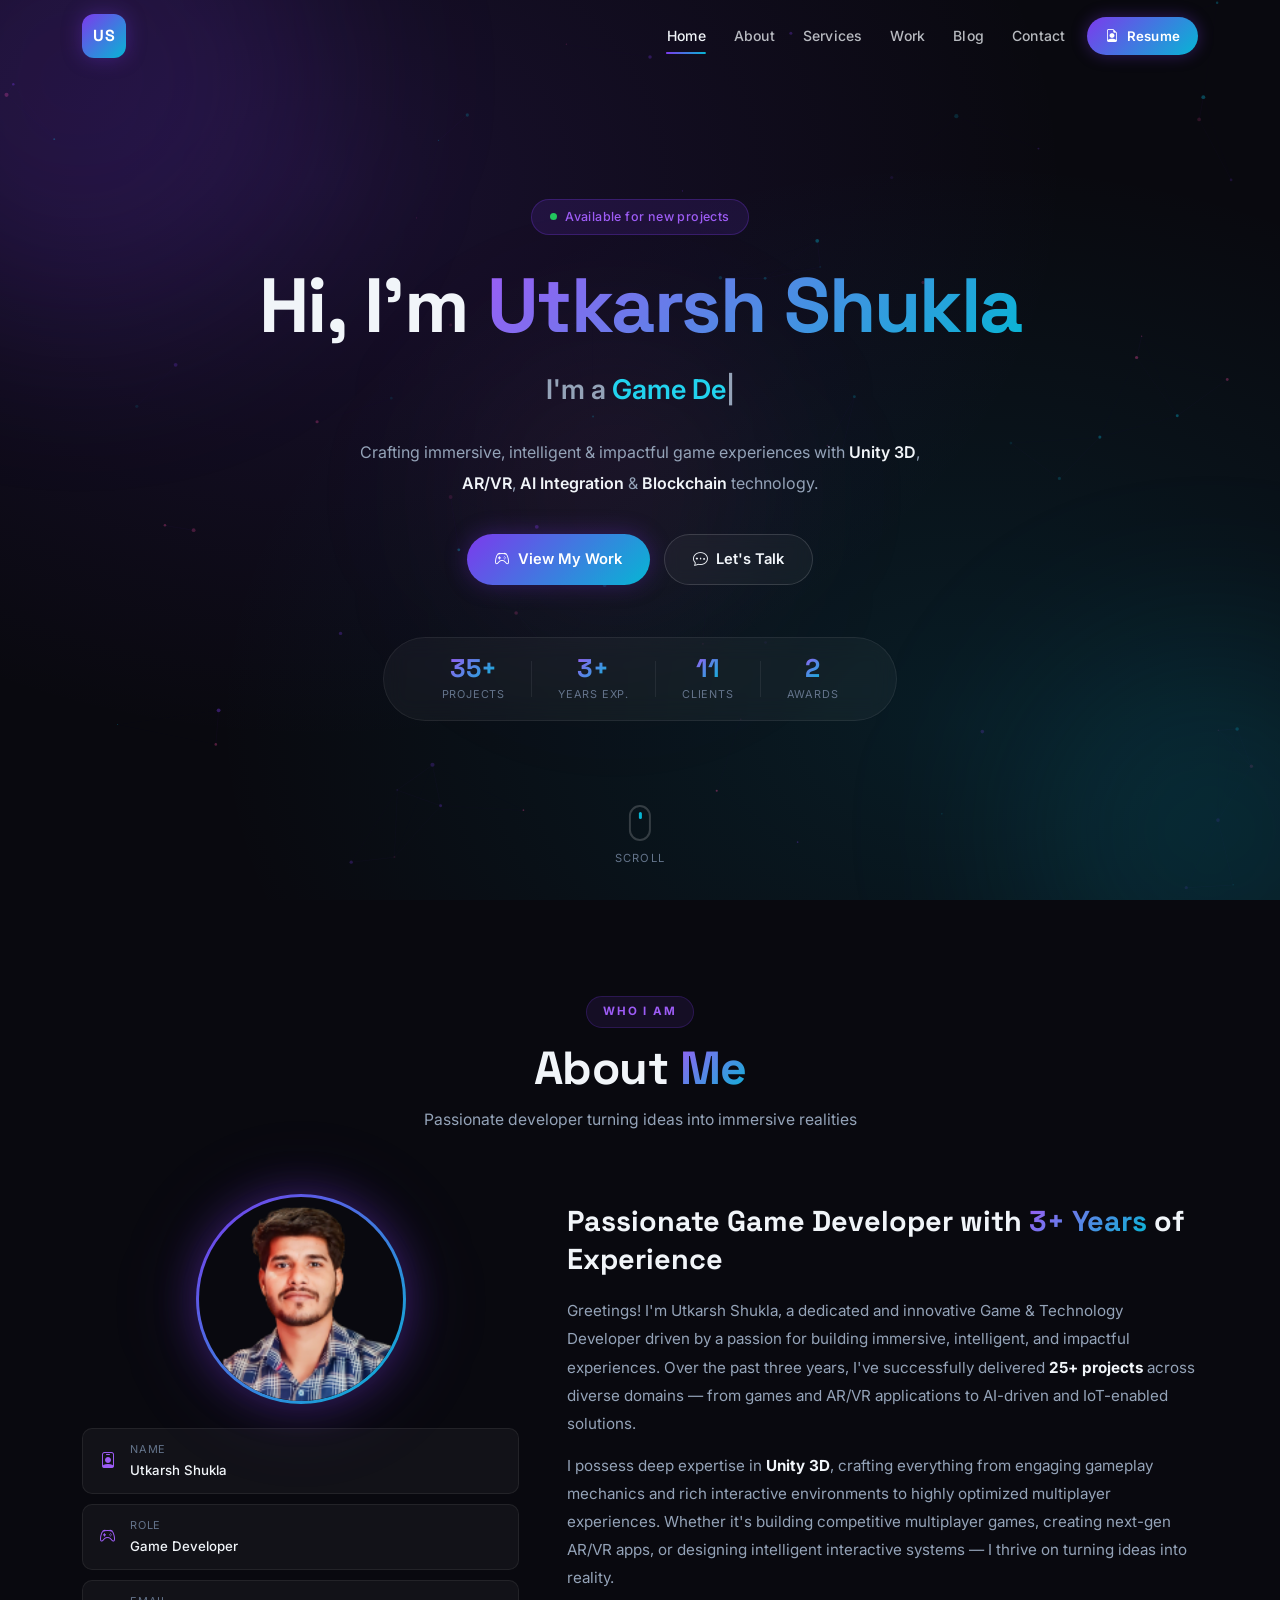
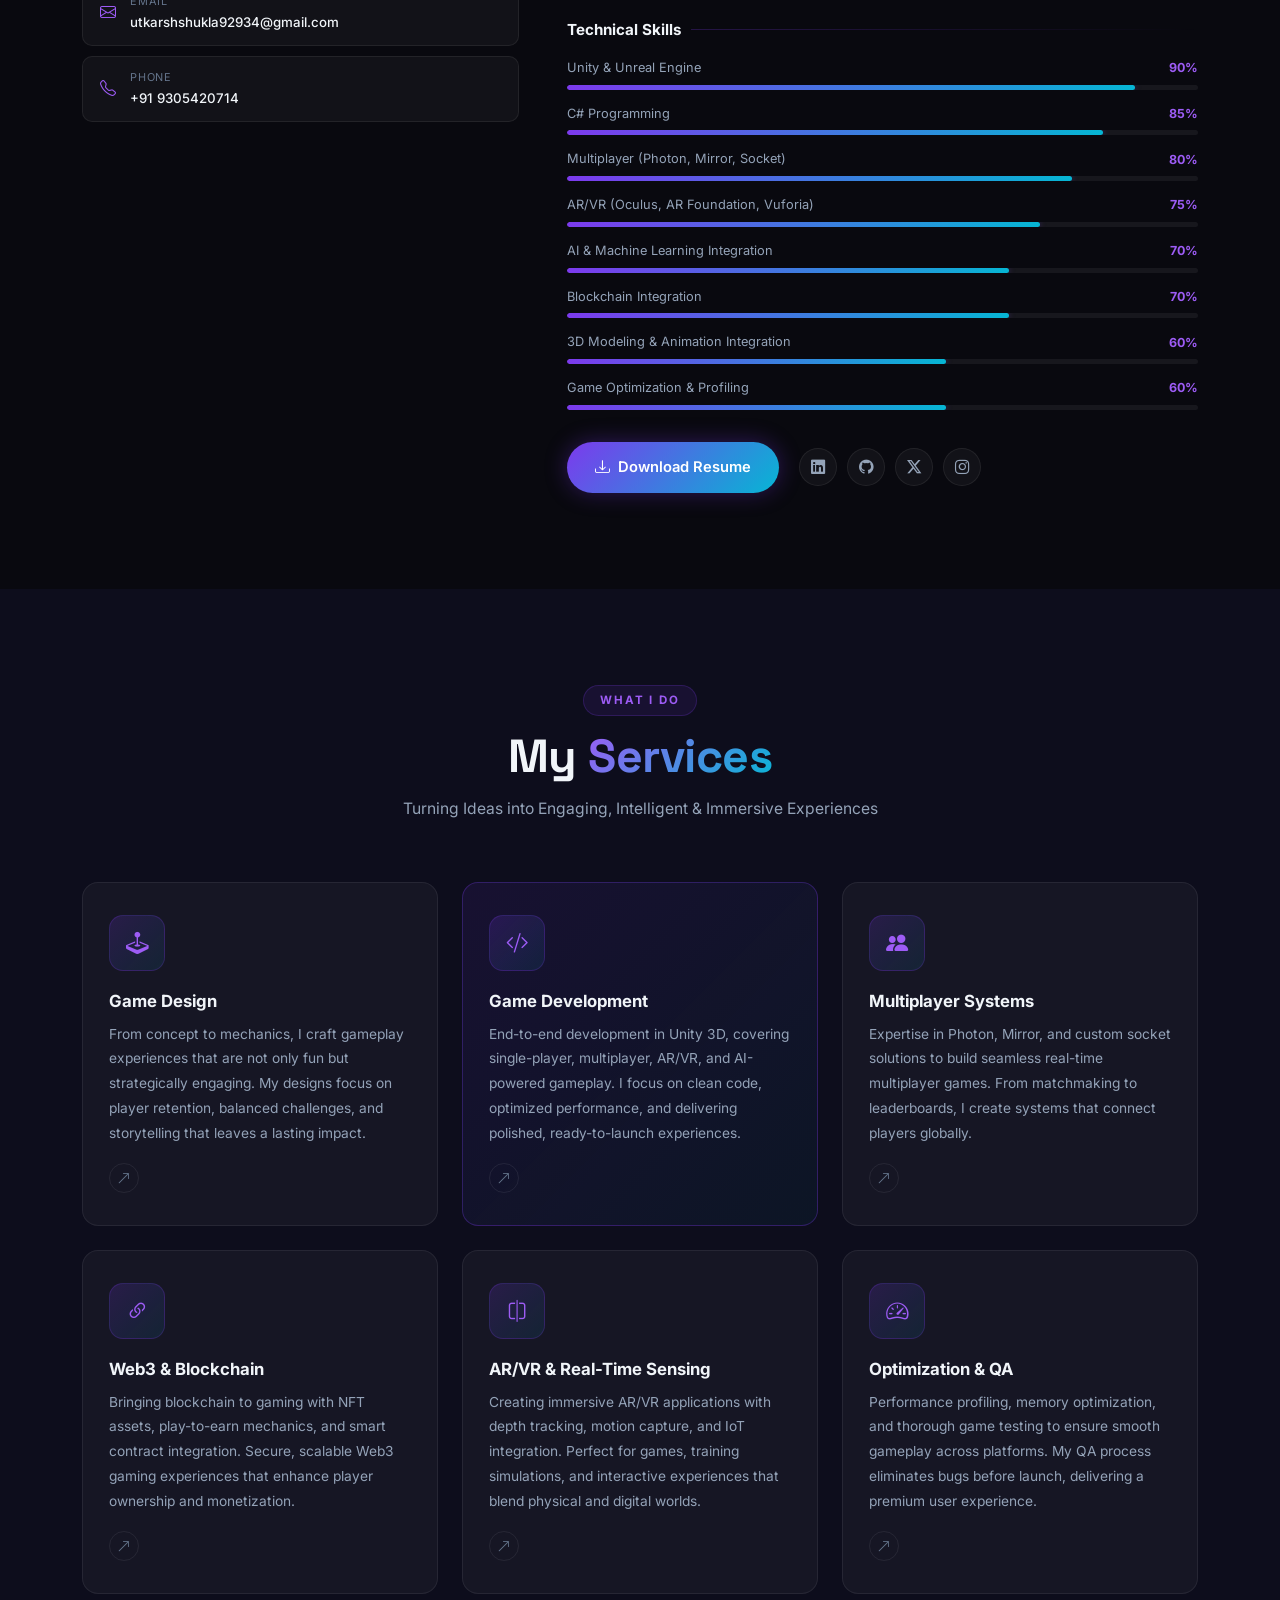
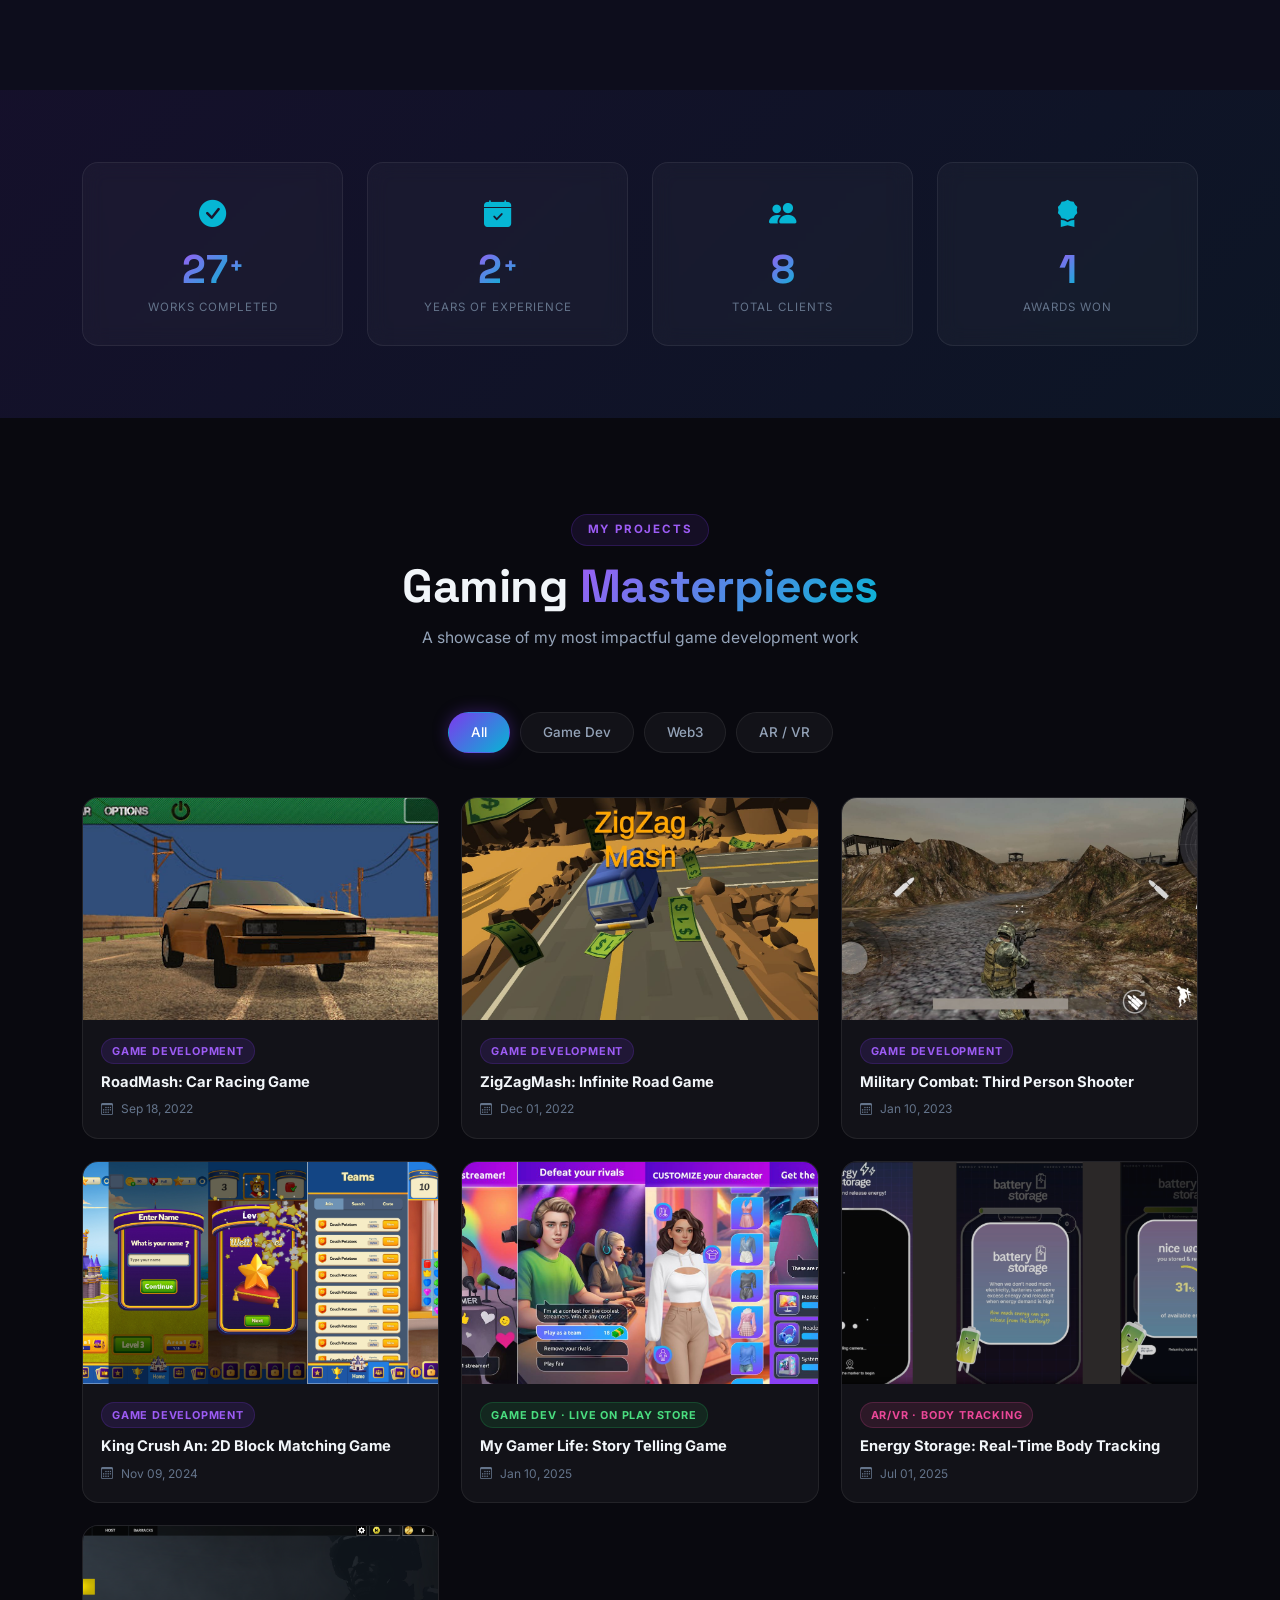
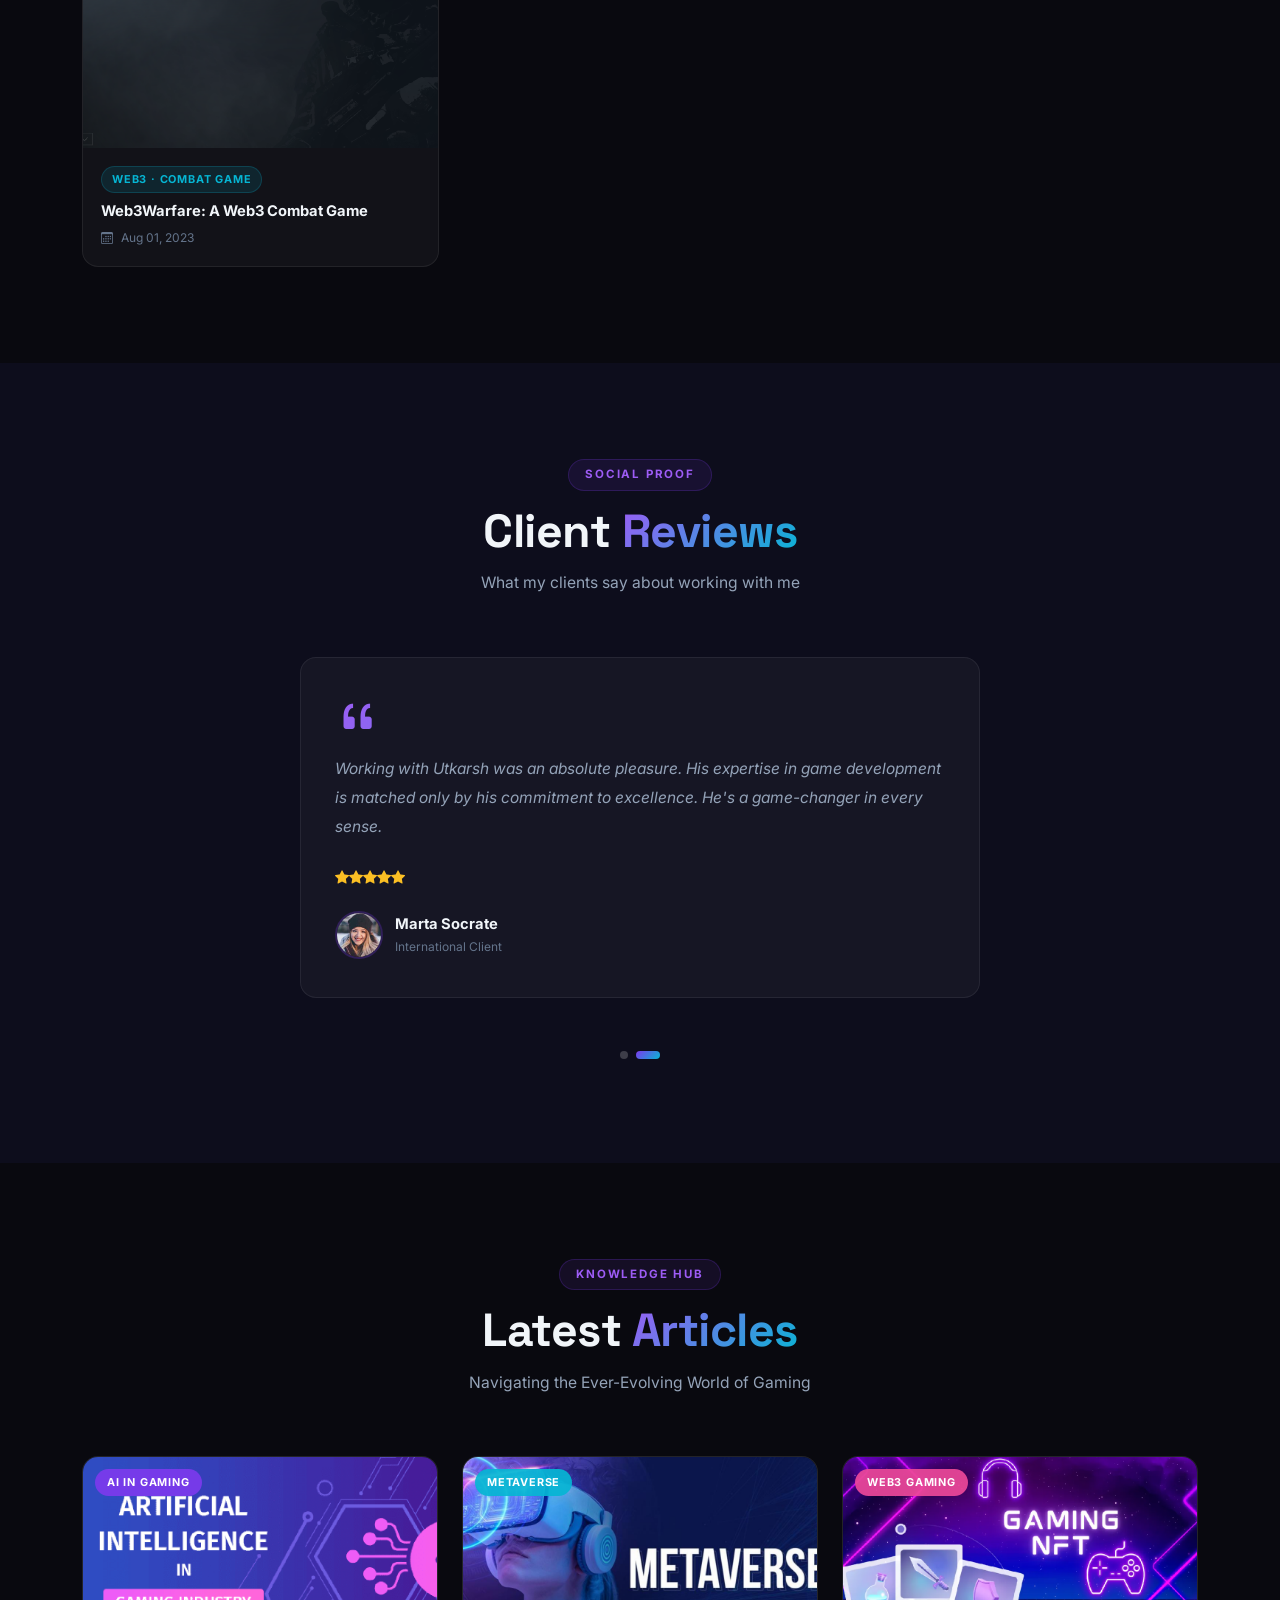
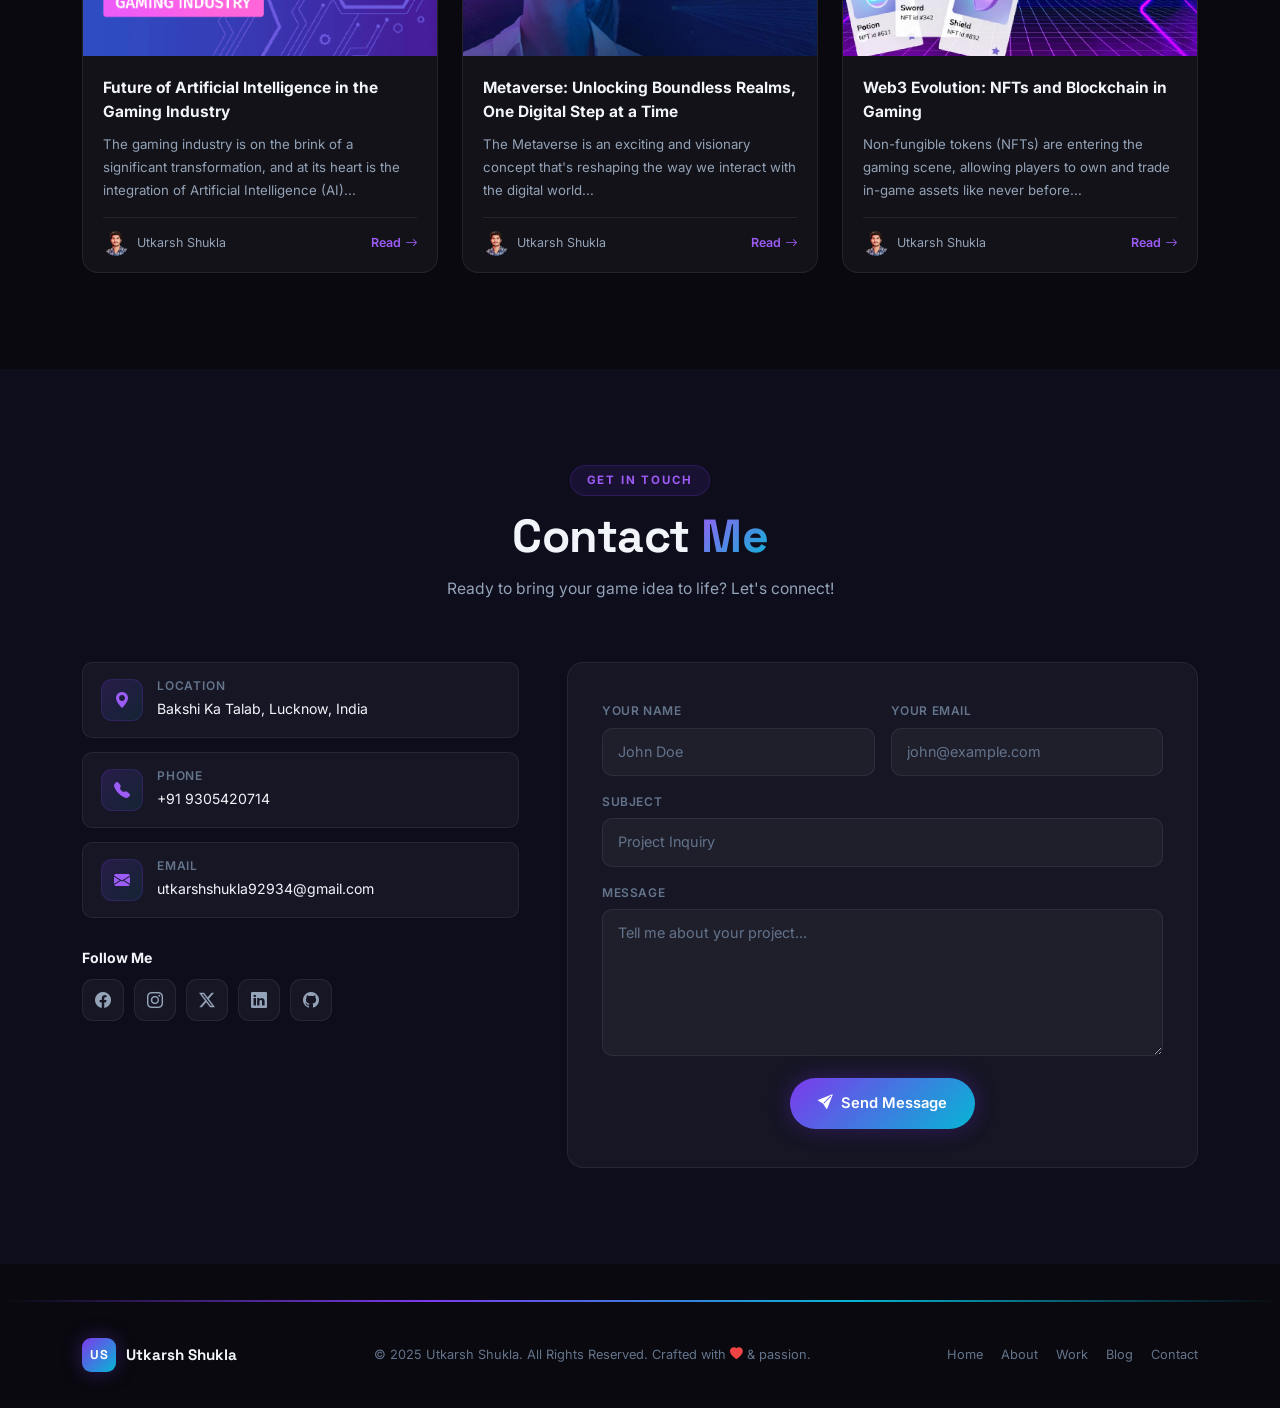
==== commit 28386e44: "feat: Complete modern portfolio redesign - Dark cyberpunk theme with glassmorphism, particle animati" ====
--- a/index.html
+++ b/index.html
@@ -1,918 +1,812 @@
-<!DOCTYPE html>
-<html lang="en">
-
-<head>
-  <meta charset="utf-8">
-  <meta content="width=device-width, initial-scale=1.0" name="viewport">
-
-  <title>Utkarsh Shukla - Portfolio</title>
-  <meta content="" name="description">
-  <meta content="" name="keywords">
-
-  <!-- Favicons -->
-  <link href="assets/img/favicon.png" rel="icon">
-  <link href="assets/img/apple-touch-icon.png" rel="apple-touch-icon">
-
-  <!-- Vendor CSS Files -->
-  <link href="assets/vendor/bootstrap/css/bootstrap.min.css" rel="stylesheet">
-  <link href="assets/vendor/bootstrap-icons/bootstrap-icons.css" rel="stylesheet">
-  <link href="assets/vendor/glightbox/css/glightbox.min.css" rel="stylesheet">
-  <link href="assets/vendor/swiper/swiper-bundle.min.css" rel="stylesheet">
-
-  <!-- Template Main CSS File -->
-  <link href="assets/css/style.css" rel="stylesheet">
-<script src='https://www.noupe.com/embed/019afe0d63d378568363189be8a16e87d6f1.js'></script>
-  <!-- =======================================================
-  * Template Name: DevFolio
-  * Updated: Sep 18 2023 with Bootstrap v5.3.2
-  * Template URL: https://bootstrapmade.com/devfolio-bootstrap-portfolio-html-template/
-  * Author: BootstrapMade.com
-  * License: https://bootstrapmade.com/license/
-  ======================================================== -->
-</head>
-
-<body>
-
-  <!-- ======= Header ======= -->
-  <header id="header" class="fixed-top">
-    <div class="container d-flex align-items-center justify-content-between">
-
-      <h1 class="logo"><a href="index.html">PortFolio</a></h1>
-      <!-- Uncomment below if you prefer to use an image logo -->
-      <!-- <a href="index.html" class="logo"><img src="assets/img/logo.png" alt="" class="img-fluid"></a>-->
-
-      <nav id="navbar" class="navbar">
-        <ul>
-          <li><a class="nav-link scrollto active" href="#hero">Home</a></li>
-          <li><a class="nav-link scrollto" href="#about">About</a></li>
-          <li><a class="nav-link scrollto" href="#services">Services</a></li>
-          <li><a class="nav-link scrollto " href="#work">Work</a></li>
-          <li><a class="nav-link scrollto " href="#blog">Blog</a></li>
-          <li class="dropdown"><a href="assets/img/
-UTKARSH_SHUKLA_Resume (1).pdf"><span>Resume</span> <i
-                class="bi bi-chevron-down"></i></a>
-            <ul>
-              <!-- <li><a href="#">Drop Down 1</a></li> -->
-              <!-- <li class="dropdown"><a href="#"><span>Deep Drop Down</span> <i class="bi bi-chevron-right"></i></a> -->
-              <ul>
-                <!-- <li><a href="#">Deep Drop Down 1</a></li>
-                  <li><a href="#">Deep Drop Down 2</a></li>
-                  <li><a href="#">Deep Drop Down 3</a></li>
-                  <li><a href="#">Deep Drop Down 4</a></li>
-                  <li><a href="#">Deep Drop Down 5</a></li> -->
-              </ul>
-          </li>
-          <!-- <li><a href="#">Drop Down 2</a></li>
-              <li><a href="#">Drop Down 3</a></li>
-              <li><a href="#">Drop Down 4</a></li> -->
-        </ul>
-        </li>
-        <li><a class="nav-link scrollto" href="#contact">Contact</a></li>
-        </ul>
-        <i class="bi bi-list mobile-nav-toggle"></i>
-      </nav><!-- .navbar -->
-
-    </div>
-  </header><!-- End Header -->
-
-  <!-- ======= Hero Section ======= -->
-  <div id="hero" class="hero route bg-image" style="background-image: url(assets/img/New-Project.png)">
-    <div class="overlay-itro"></div>
-    <div class="hero-content display-table">
-      <div class="table-cell">
-        <div class="container">
-          <!--<p class="display-6 color-d">Hello, world!</p>-->
-          <h1 class="hero-title mb-4">I am Utkarsh Shukla</h1>
-          <p class="hero-subtitle"><span class="typed"
-              data-typed-items="Game Programmer,Game Developer, Game Tester, Level Designer"></span></p>
-          <!-- <p class="pt-3"><a class="btn btn-primary btn js-scroll px-4" href="#about" role="button">Learn More</a></p> -->
-        </div>
-      </div>
-    </div>
-  </div><!-- End Hero Section -->
-
-  <main id="main">
-
-    <!-- ======= About Section ======= -->
-    <section id="about" class="about-mf sect-pt4 route">
-      <div class="container">
-        <div class="row">
-          <div class="col-sm-12">
-            <div class="box-shadow-full">
-              <div class="row">
-                <div class="col-md-6">
-                  <div class="row">
-                    <div class="col-sm-6 col-md-5">
-                      <div class="about-img">
-                        <img src="assets/img/pic.png" class="img-fluid rounded b-shadow-a" alt="">
-                      </div>
-                    </div>
-                    <div class="col-sm-6 col-md-7">
-                      <div class="about-info">
-                        <p><span class="title-s">Name: </span> <span>Mr. Utkarsh Shukla</span></p>
-                        <p><span class="title-s">Profile: </span> <span>Game Developer</span></p>
-                        <p><span class="title-s">Email: </span> <span>utkarshshukla92934@gmail.com</span></p>
-                        <p><span class="title-s">Phone: </span> <span>+91 9305420714</span></p>
-                      </div>
-                    </div>
-                  </div>
-                  <div class="skill-mf">
-                    <p class="title-s">Skills</p>
-
-                    <span>Unity & Unreal Engine</span> <span class="pull-right">90%</span>
-                    <div class="progress">
-                      <div class="progress-bar" role="progressbar" style="width: 90%;" aria-valuenow="90"
-                        aria-valuemin="0" aria-valuemax="100"></div>
-                    </div>
-
-                    <span>C# Programming</span> <span class="pull-right">85%</span>
-                    <div class="progress">
-                      <div class="progress-bar" role="progressbar" style="width: 85%" aria-valuenow="85"
-                        aria-valuemin="0" aria-valuemax="100"></div>
-                    </div>
-
-                    <span>Multiplayer Development (Photon, Mirror, Socket)</span> <span class="pull-right">80%</span>
-                    <div class="progress">
-                      <div class="progress-bar" role="progressbar" style="width: 80%" aria-valuenow="80"
-                        aria-valuemin="0" aria-valuemax="100"></div>
-                    </div>
-
-                    <span>AR/VR Development (Oculus, AR Foundation, Vuforia)</span> <span class="pull-right">75%</span>
-                    <div class="progress">
-                      <div class="progress-bar" role="progressbar" style="width: 75%" aria-valuenow="75"
-                        aria-valuemin="0" aria-valuemax="100"></div>
-                    </div>
-
-                    <span>AI & Machine Learning Integration</span> <span class="pull-right">70%</span>
-                    <div class="progress">
-                      <div class="progress-bar" role="progressbar" style="width: 70%" aria-valuenow="70"
-                        aria-valuemin="0" aria-valuemax="100"></div>
-                    </div>
-
-                    <span>Blockchain Integration</span> <span class="pull-right">70%</span>
-                    <div class="progress">
-                      <div class="progress-bar" role="progressbar" style="width: 70%" aria-valuenow="70"
-                        aria-valuemin="0" aria-valuemax="100"></div>
-                    </div>
-
-                    <span>Robotics & IoT Systems</span> <span class="pull-right">65%</span>
-                    <div class="progress">
-                      <div class="progress-bar" role="progressbar" style="width: 65%" aria-valuenow="65"
-                        aria-valuemin="0" aria-valuemax="100"></div>
-                    </div>
-
-                    <span>Depth Tracking & Real-Time Sensing</span> <span class="pull-right">65%</span>
-                    <div class="progress">
-                      <div class="progress-bar" role="progressbar" style="width: 65%" aria-valuenow="65"
-                        aria-valuemin="0" aria-valuemax="100"></div>
-                    </div>
-
-                    <span>Puzzle Game Development</span> <span class="pull-right">60%</span>
-                    <div class="progress">
-                      <div class="progress-bar" role="progressbar" style="width: 60%" aria-valuenow="60"
-                        aria-valuemin="0" aria-valuemax="100"></div>
-                    </div>
-
-                    <span>3D Modeling & Animation Integration</span> <span class="pull-right">60%</span>
-                    <div class="progress">
-                      <div class="progress-bar" role="progressbar" style="width: 60%" aria-valuenow="60"
-                        aria-valuemin="0" aria-valuemax="100"></div>
-                    </div>
-
-                    <span>Game Optimization & Profiling</span> <span class="pull-right">60%</span>
-                    <div class="progress">
-                      <div class="progress-bar" role="progressbar" style="width: 60%" aria-valuenow="60"
-                        aria-valuemin="0" aria-valuemax="100"></div>
-                    </div>
-                  </div>
-
-                </div>
-                <div class="col-md-6">
-                  <div class="about-me pt-4 pt-md-0">
-                    <div class="title-box-2">
-                      <h5 class="title-left">
-                        About me
-                      </h5>
-                    </div>
-                    <p class="lead">
-                      Passionate Game Developer with 3+ Years of Experience
-                      <br>
-                      <br>
-                      Greetings! I'm Utkarsh Shukla, a dedicated and innovative Game & Technology Developer driven by a
-                      passion for building immersive, intelligent, and impactful experiences. Over the past three years,
-                      I’ve successfully delivered 25+ projects across diverse domains — from games and AR/VR
-                      applications to AI-driven and IoT-enabled solutions.
-                    </p>
-                    <p class="lead">
-                      I possess deep expertise in Unity 3D, crafting everything from engaging gameplay mechanics and
-                      rich interactive environments to highly optimized multiplayer experiences. My work spans
-                      multiplayer game design, AI model integration, depth tracking systems, and real-time sensing
-                      applications, enabling cutting-edge features in both entertainment and industrial solutions.
-                    </p>
-                    <p class="lead">
-                      In addition to gaming, I’ve engineered AR/VR experiences with precise depth tracking for immersive
-                      simulations, integrated AI-driven logic for adaptive gameplay, and developed IoT-based real-time
-                      sensing systems that bridge the physical and digital worlds. My focus is always on delivering
-                      seamless, performant, and user-centric products that engage, inspire, and connect people globally.
-
-                      Whether it’s building competitive multiplayer games, creating next-gen AR/VR applications, or
-                      designing intelligent interactive systems, I thrive on transforming ideas into real, impactful
-                      experiences.
-                    </p>
-                  </div>
-                </div>
-              </div>
-            </div>
-          </div>
-        </div>
-      </div>
-    </section><!-- End About Section -->
-
-    <!-- ======= Services Section ======= -->
-    <section id="services" class="services-mf pt-5 route">
-      <div class="container">
-        <div class="row">
-          <div class="col-sm-12">
-            <div class="title-box text-center">
-              <h3 class="title-a">
-                Services
-              </h3>
-              <p class="subtitle-a">
-                Turning Ideas into Engaging, Intelligent & Immersive Experiences
-              </p>
-              <div class="line-mf"></div>
-            </div>
-          </div>
-        </div>
-        <div class="row">
-
-          <!-- Game Design -->
-          <div class="col-md-4">
-            <div class="service-box">
-              <div class="service-ico">
-                <span class="ico-circle"><i class="bi bi-joystick"></i></span>
-              </div>
-              <div class="service-content">
-                <h2 class="s-title">Game Design</h2>
-                <p class="s-description text-center">
-                  From concept to mechanics, I craft gameplay experiences that are not only fun but strategically
-                  engaging.
-                  My designs focus on player retention, balanced challenges, and storytelling that leaves a lasting
-                  impact.
-                </p>
-              </div>
-            </div>
-          </div>
-
-          <!-- Game Development -->
-          <div class="col-md-4">
-            <div class="service-box">
-              <div class="service-ico">
-                <span class="ico-circle"><i class="bi bi-code-slash"></i></span>
-              </div>
-              <div class="service-content">
-                <h2 class="s-title">Game Development</h2>
-                <p class="s-description text-center">
-                  End-to-end development in Unity 3D, covering single-player, multiplayer, AR/VR, and AI-powered
-                  gameplay.
-                  I focus on clean code, optimized performance, and delivering polished, ready-to-launch experiences.
-                </p>
-              </div>
-            </div>
-          </div>
-
-          <!-- Multiplayer Systems -->
-          <div class="col-md-4">
-            <div class="service-box">
-              <div class="service-ico">
-                <span class="ico-circle"><i class="bi bi-people-fill"></i></span>
-              </div>
-              <div class="service-content">
-                <h2 class="s-title">Multiplayer Systems</h2>
-                <p class="s-description text-center">
-                  Expertise in Photon, Mirror, and custom socket solutions to build seamless real-time multiplayer
-                  games.
-                  From matchmaking to leaderboards, I create systems that connect players globally.
-                </p>
-              </div>
-            </div>
-          </div>
-
-          <!-- Web3 & Blockchain -->
-          <div class="col-md-4">
-            <div class="service-box">
-              <div class="service-ico">
-                <span class="ico-circle"><i class="bi bi-link-45deg"></i></span>
-              </div>
-              <div class="service-content">
-                <h2 class="s-title">Web3 & Blockchain Integration</h2>
-                <p class="s-description text-center">
-                  Bringing blockchain to gaming with NFT assets, play-to-earn mechanics, and smart contract integration.
-                  I create secure, scalable Web3 gaming experiences that enhance player ownership and monetization.
-                </p>
-              </div>
-            </div>
-          </div>
-
-          <!-- AR/VR & Real-Time Sensing -->
-          <div class="col-md-4">
-            <div class="service-box">
-              <div class="service-ico">
-                <span class="ico-circle"><i class="bi bi-vr"></i></span>
-              </div>
-              <div class="service-content">
-                <h2 class="s-title">AR/VR & Real-Time Sensing</h2>
-                <p class="s-description text-center">
-                  Creating immersive AR/VR applications with depth tracking, motion capture, and IoT integration.
-                  Perfect for games, training simulations, and interactive experiences that blend physical and digital
-                  worlds.
-                </p>
-              </div>
-            </div>
-          </div>
-
-          <!-- Game Optimization & QA -->
-          <div class="col-md-4">
-            <div class="service-box">
-              <div class="service-ico">
-                <span class="ico-circle"><i class="bi bi-speedometer2"></i></span>
-              </div>
-              <div class="service-content">
-                <h2 class="s-title">Optimization & QA</h2>
-                <p class="s-description text-center">
-                  Performance profiling, memory optimization, and thorough game testing to ensure smooth gameplay across
-                  platforms.
-                  My QA process eliminates bugs before launch, delivering a premium user experience.
-                </p>
-              </div>
-            </div>
-          </div>
-
-        </div>
-      </div>
-    </section>
-
-
-    <!-- ======= Counter Section ======= -->
-    <div class="section-counter paralax-mf bg-image" style="background-image: url(assets/img/counters-bg.jpg)">
-      <div class="overlay-mf"></div>
-      <div class="container position-relative">
-        <div class="row">
-          <div class="col-sm-3 col-lg-3">
-            <div class="counter-box counter-box pt-4 pt-md-0">
-              <div class="counter-ico">
-                <span class="ico-circle"><i class="bi bi-check"></i></span>
-              </div>
-              <div class="counter-num">
-                <p data-purecounter-start="0" data-purecounter-end="35" data-purecounter-duration="1"
-                  class="counter purecounter"></p>
-                <span class="counter-text">WORKS COMPLETED</span>
-              </div>
-            </div>
-          </div>
-          <div class="col-sm-3 col-lg-3">
-            <div class="counter-box pt-4 pt-md-0">
-              <div class="counter-ico">
-                <span class="ico-circle"><i class="bi bi-journal-richtext"></i></span>
-              </div>
-              <div class="counter-num">
-                <p data-purecounter-start="0" data-purecounter-end="3" data-purecounter-duration="1"
-                  class="counter purecounter"></p>
-                <span class="counter-text">YEARS OF EXPERIENCE</span>
-              </div>
-            </div>
-          </div>
-          <div class="col-sm-3 col-lg-3">
-            <div class="counter-box pt-4 pt-md-0">
-              <div class="counter-ico">
-                <span class="ico-circle"><i class="bi bi-people"></i></span>
-              </div>
-              <div class="counter-num">
-                <p data-purecounter-start="0" data-purecounter-end="11" data-purecounter-duration="1"
-                  class="counter purecounter"></p>
-                <span class="counter-text">TOTAL CLIENTS</span>
-              </div>
-            </div>
-          </div>
-          <div class="col-sm-3 col-lg-3">
-            <div class="counter-box pt-4 pt-md-0">
-              <div class="counter-ico">
-                <span class="ico-circle"><i class="bi bi-award"></i></span>
-              </div>
-              <div class="counter-num">
-                <p data-purecounter-start="0" data-purecounter-end="2" data-purecounter-duration="1"
-                  class="counter purecounter"></p>
-                <span class="counter-text">AWARD WON</span>
-              </div>
-            </div>
-          </div>
-        </div>
-      </div>
-    </div><!-- End Counter Section -->
-
-    <!-- ======= Portfolio Section ======= -->
-    <section id="work" class="portfolio-mf sect-pt4 route">
-      <div class="container">
-        <div class="row">
-          <div class="col-sm-12">
-            <div class="title-box text-center">
-              <h3 class="title-a">
-                Portfolio
-              </h3>
-              <p class="subtitle-a">
-                Explore Our Gaming Masterpieces"
-              </p>
-              <div class="line-mf"></div>
-            </div>
-          </div>
-        </div>
-        <div class="row">
-          <div class="col-md-4">
-            <div class="work-box">
-              <a href="assets/img/work-1.jpeg" data-gallery="portfolioGallery" class="portfolio-lightbox">
-                <div class="work-img">
-                  <img src="assets/img/work-1.jpeg" alt="" class="img-fluid">
-                </div>
-              </a>
-              <div class="work-content">
-                <div class="row">
-                  <div class="col-sm-8">
-                    <a href="https://github.com/ushukla3727/RoadMash.git"> <h2 class="w-title">RoadMash : Car Racing Game</h2>
-                    <div class="w-more">
-                      <span class="w-ctegory">Game Development</span> / <span class="w-date">18 Sep. 2022</span>
-                    </div>
-                  </div>
-                  <div class="col-sm-4">
-                    <div class="w-like">
-                      <a href="https://github.com/ushukla3727/RoadMash.git"> <span class="bi bi-plus-circle"></span></a>
-                    </div>
-                  </div>
-                </div>
-              </div>
-            </div>
-          </div>
-          <div class="col-md-4">
-            <div class="work-box">
-              <a href="assets/img/work-2.jpeg" data-gallery="portfolioGallery" class="portfolio-lightbox">
-                <div class="work-img">
-                  <img src="assets/img/work-2.jpeg" alt="" class="img-fluid">
-                </div>
-              </a>
-              <div class="work-content">
-                <div class="row">
-                  <div class="col-sm-8">
-                    <a href="https://github.com/ushukla3727/ZigZagMash.git"> <h2 class="w-title">ZigZagMash : ZigZag Infinite Road Game</h2>
-                    <div class="w-more">
-                      <span class="w-ctegory">Game Development</span> / <span class="w-date">01 Dec. 2022</span>
-                    </div>
-                  </div>
-                  <div class="col-sm-4">
-                    <div class="w-like">
-                      <a href="https://github.com/ushukla3727/ZigZagMash.git"> <span
-                          class="bi bi-plus-circle"></span></a>
-                    </div>
-                  </div>
-                </div>
-              </div>
-            </div>
-          </div>
-          <div class="col-md-4">
-            <div class="work-box">
-              <a href="assets/img/work-3.jpeg" data-gallery="portfolioGallery" class="portfolio-lightbox">
-                <div class="work-img">
-                  <img src="assets/img/work-3.jpeg" alt="" class="img-fluid">
-                </div>
-              </a>
-              <div class="work-content">
-                <div class="row">
-                  <div class="col-sm-8">
-                    <a href="https://github.com/ushukla3727/Millatry_Combat.git"> <h2 class="w-title">Millatry Combat : Third Person Shootor Game</h2>
-                    <div class="w-more">
-                      <span class="w-ctegory">Game Development</span> / <span class="w-date">10 Jan. 2023</span>
-                    </div>
-                  </div>
-                  <div class="col-sm-4">
-                    <div class="w-like">
-                      <a href="https://github.com/ushukla3727/Millatry_Combat.git"> <span
-                          class="bi bi-plus-circle"></span></a>
-                    </div>
-                  </div>
-                </div>
-              </div>
-            </div>
-          </div>
-          <div class="col-md-4">
-            <div class="work-box">
-              <a href="assets/img/work-4.jpeg" data-gallery="portfolioGallery" class="portfolio-lightbox">
-                <div class="work-img">
-                  <img src="assets/img/work-4.jpeg" alt="" class="img-fluid">
-                </div>
-              </a>
-              <div class="work-content">
-                <div class="row">
-                  <div class="col-sm-8">
-                    <a href="https://www.loom.com/share/20e36d8d1e864b91966bebfd6b195dd4?sid=8abd1b7f-4d54-4bbb-9c30-4bc2e53cd425"> <h2 class="w-title">King Crush An : 2d Block Matching Game</h2>
-                    <div class="w-more">
-                      <span class="w-ctegory">Game Development</span> / <span class="w-date">9 Nav. 2024</span>
-                    </div>
-                  </div>
-                  <div class="col-sm-4">
-                    <div class="w-like">
-                      <a href="https://www.loom.com/share/20e36d8d1e864b91966bebfd6b195dd4?sid=8abd1b7f-4d54-4bbb-9c30-4bc2e53cd425"> <span class="bi bi-plus-circle"></span></a>
-                    </div>
-                  </div>
-                </div>
-              </div>
-            </div>
-          </div>
-          <div class="col-md-4">
-            <div class="work-box">
-              <a href="assets/img/work-5.jpeg" data-gallery="portfolioGallery" class="portfolio-lightbox">
-                <div class="work-img">
-                  <img src="assets/img/work-5.jpeg" alt="" class="img-fluid">
-                </div>
-              </a>
-              <div class="work-content">
-                <div class="row">
-                  <div class="col-sm-8">
-                    <a href="https://play.google.com/store/apps/details?id=com.game.MyGamerLife&hl=en_IN"> <h2 class="w-title">My Gamer Life : Story Telling Game  </h2>
-                    <div class="w-more">
-                      <span class="w-ctegory">Game Development          </span> / <span class="w-date">10 Jan. 2025</span>
-                    </div>
-                  </div>
-                  <div class="col-sm-4">
-                    <div class="w-like">
-                      <a href="https://play.google.com/store/apps/details?id=com.game.MyGamerLife&hl=en_IN"> <span class="bi bi-plus-circle"></span></a>
-                    </div>
-                  </div>
-                </div>
-              </div>
-            </div>
-          </div>
-          <div class="col-md-4">
-            <div class="work-box">
-              <a href="assets/img/work-6.png" data-gallery="portfolioGallery" class="portfolio-lightbox">
-                <div class="work-img">
-                  <img src="assets/img/work-6.png" alt="" class="img-fluid">
-                </div>
-              </a>
-              <div class="work-content">
-                <div class="row">
-                  <div class="col-sm-8">
-                    <a href="https://www.loom.com/share/7945c4f3b0d5412ba147316907b200ee?sid=5f44e53a-52f0-434b-8594-26bdbf969b9b"> <h2 class="w-title">Energy Storage Game : Realtime Body Tracking</h2>
-                    <div class="w-more">
-                      <span class="w-ctegory">Game Development</span> / <span class="w-date">01 July. 2025</span>
-                    </div>
-                  </div>
-                  <div class="col-sm-4">
-                    <div class="w-like">
-                      <a href="https://www.loom.com/share/7945c4f3b0d5412ba147316907b200ee?sid=5f44e53a-52f0-434b-8594-26bdbf969b9b"> <span
-                          class="bi bi-plus-circle"></span></a>
-                    </div>
-                  </div>
-                </div>
-              </div>
-            </div>
-          </div>
-
-       
-
-          <div class="col-md-4">
-            <div class="work-box">
-              <a href="assets/img/work-9.png" data-gallery="portfolioGallery" class="portfolio-lightbox">
-                <div class="work-img">
-                  <img src="assets/img/work-9.png" alt="" class="img-fluid">
-                </div>
-              </a>
-              <div class="work-content">
-                <div class="row">
-                  <div class="col-sm-8">
-                   <a href="https://adressableasset.s3.eu-north-1.amazonaws.com/Web3Warfare/Game/index.html"><h2 class="w-title">Web3Warfare : A Web3 Comabt Game </h2>
-                    <div class="w-more">
-                      <span class="w-ctegory">Game Development</span> / <span class="w-date">01 August. 2023</span>
-                    </div>
-                  </div>
-                  <div class="col-sm-4">
-                    <div class="w-like">
-                      <a href="https://adressableasset.s3.eu-north-1.amazonaws.com/Web3Warfare/Game/index.html"> <span
-                          class="bi bi-plus-circle"></span></a>
-                    </div>
-                  </div>
-                </div>
-              </div>
-            </div>
-          </div>
-
-        </div>
-      </div>
-    </section><!-- End Portfolio Section -->
-
-    <!-- ======= Testimonials Section ======= -->
-    <div class="testimonials paralax-mf bg-image" style="background-image: url(assets/img/overlay-bg.jpg)">
-      <div class="overlay-mf"></div>
-      <div class="container">
-        <div class="row">
-          <div class="col-md-12">
-
-            <div class="testimonials-slider swiper" data-aos="fade-up" data-aos-delay="100">
-              <div class="swiper-wrapper">
-
-                <div class="swiper-slide">
-                  <div class="testimonial-box">
-                    <div class="author-test">
-                      <img src="assets/img/testimonial-2.jpg" alt="" class="rounded-circle b-shadow-a">
-                      <span class="author">Himanshu Kashyap</span>
-                    </div>
-                    <div class="content-test">
-                      <p class="description lead">
-                        Utkarsh Shukla is a visionary in the gaming industry. His creativity knows no bounds,
-                        and he turns concepts into immersive game experiences that are truly remarkable..
-                      </p>
-                    </div>
-                  </div>
-                </div><!-- End testimonial item -->
-
-                <div class="swiper-slide">
-                  <div class="testimonial-box">
-                    <div class="author-test">
-                      <img src="assets/img/testimonial-4.jpg" alt="" class="rounded-circle b-shadow-a">
-                      <span class="author">Marta Socrate</span>
-                    </div>
-                    <div class="content-test">
-                      <p class="description lead">
-                        Working with Utkarsh was an absolute pleasure. His expertise in game development is matched only
-                        by
-                        his commitment to excellence. He's a game-changer in every sense.
-                      </p>
-                    </div>
-                  </div>
-                </div><!-- End testimonial item -->
-              </div>
-              <div class="swiper-pagination"></div>
-            </div>
-
-            <!-- <div id="testimonial-mf" class="owl-carousel owl-theme">
-          
-        </div> -->
-          </div>
-        </div>
-      </div>
-    </div><!-- End Testimonials Section -->
-
-    <!-- ======= Blog Section ======= -->
-    <section id="blog" class="blog-mf sect-pt4 route">
-      <div class="container">
-        <div class="row">
-          <div class="col-sm-12">
-            <div class="title-box text-center">
-              <h3 class="title-a">
-                Blog
-              </h3>
-              <p class="subtitle-a">
-                Navigating the Ever-Evolving World of Gaming.
-              </p>
-              <div class="line-mf"></div>
-            </div>
-          </div>
-        </div>
-        <div class="row">
-          <div class="col-md-4">
-            <div class="card card-blog">
-              <div class="card-img">
-                <a href="blog-single.html"><img src="assets/img/AI.png" alt="" class="img-fluid"></a>
-              </div>
-              <div class="card-body">
-                <div class="card-category-box">
-                  <div class="card-category">
-                    <h6 class="category">AI In Gaming</h6>
-                  </div>
-                </div>
-                <h3 class="card-title"><a href="AIBlog.html">Future of Artificial Intelligence in the Gaming
-                    Industry</a></h3>
-                <p class="card-description">
-                  The gaming industry is on the brink of a significant transformation, and at its heart is the
-                  integration of Artificial Intelligence (AI)
-                </p>
-              </div>
-              <div class="card-footer">
-                <div class="post-author">
-                  <a href="#">
-                    <img src="assets/img/pic.png" alt="" class="avatar rounded-circle">
-                    <span class="author">Utkarsh Shukla</span>
-                  </a>
-                </div>
-                <div class="post-date">
-                  <span class="bi bi-clock"></span>
-                </div>
-              </div>
-            </div>
-          </div>
-          <div class="col-md-4">
-            <div class="card card-blog">
-              <div class="card-img">
-                <a href="blog-single.html"><img src="assets/img/Metaverse.jpg" alt="" class="img-fluid"></a>
-              </div>
-              <div class="card-body">
-                <div class="card-category-box">
-                  <div class="card-category">
-                    <h6 class="category">Metaverse</h6>
-                  </div>
-                </div>
-                <h3 class="card-title"><a href="metverse.html">Metaverse : Unlocking Boundless Realms, One Digital Step
-                    at a Time</a></h3>
-                <p class="card-description">
-                  The Metaverse is an exciting and visionary concept that's currently reshaping the way we interact with
-                  the digital world.
-                </p>
-              </div>
-              <div class="card-footer">
-                <div class="post-author">
-                  <a href="#">
-                    <img src="assets/img/pic.png" alt="" class="avatar rounded-circle">
-                    <span class="author">Utkarsh Shukla</span>
-                  </a>
-                </div>
-                <div class="post-date">
-                  <span class="bi bi-clock"></span>
-                </div>
-              </div>
-            </div>
-          </div>
-          <div class="col-md-4">
-            <div class="card card-blog">
-              <div class="card-img">
-                <a href="blog-single.html"><img src="assets/img/NFT.png" alt="" class="img-fluid"></a>
-              </div>
-              <div class="card-body">
-                <div class="card-category-box">
-                  <div class="card-category">
-                    <h6 class="category">Web3 Gaming</h6>
-                  </div>
-                </div>
-                <h3 class="card-title"><a href="NFT.html">WEB3 Evalution : NFTs and Blockchain in Gaming</a></h3>
-                <p class="card-description">
-                  Non-fungible tokens (NFTs) are entering the gaming scene, allowing players to own and trade in-game
-                  assets
-                </p>
-              </div>
-              <div class="card-footer">
-                <div class="post-author">
-                  <a href="#">
-                    <img src="assets/img/pic.png" alt="" class="avatar rounded-circle">
-                    <span class="author">Utkarsh Shukla</span>
-                  </a>
-                </div>
-                <div class="post-date">
-                  <span class="bi bi-clock"></span>
-                </div>
-              </div>
-            </div>
-          </div>
-        </div>
-    </section><!-- End Blog Section -->
-
-    <!-- ======= Contact Section ======= -->
-    <section id="contact" class="paralax-mf footer-paralax bg-image sect-mt4 route"
-      style="background-image: url(assets/img/overlay-bg.jpg)">
-      <div class="overlay-mf"></div>
-      <div class="container">
-        <div class="row">
-          <div class="col-sm-12">
-            <div class="contact-mf">
-              <div id="contact" class="box-shadow-full">
-                <div class="row">
-                  <div class="col-md-6">
-                    <div class="title-box-2">
-                      <h5 class="title-left">
-                        Send Message Us
-                      </h5>
-                    </div>
-                    <div>
-                      <form action="forms/contact.php" method="post" role="form" class="php-email-form">
-                        <div class="row">
-                          <div class="col-md-12 mb-3">
-                            <div class="form-group">
-                              <input type="text" name="name" class="form-control" id="name" placeholder="Your Name"
-                                required>
-                            </div>
-                          </div>
-                          <div class="col-md-12 mb-3">
-                            <div class="form-group">
-                              <input type="email" class="form-control" name="email" id="email" placeholder="Your Email"
-                                required>
-                            </div>
-                          </div>
-                          <div class="col-md-12 mb-3">
-                            <div class="form-group">
-                              <input type="text" class="form-control" name="subject" id="subject" placeholder="Subject"
-                                required>
-                            </div>
-                          </div>
-                          <div class="col-md-12">
-                            <div class="form-group">
-                              <textarea class="form-control" name="message" rows="5" placeholder="Message"
-                                required></textarea>
-                            </div>
-                          </div>
-                          <div class="col-md-12 text-center my-3">
-                            <div class="loading">Loading</div>
-                            <div class="error-message"></div>
-                            <div class="sent-message">Your message has been sent. Thank you!</div>
-                          </div>
-                          <div class="col-md-12 text-center">
-                            <button type="submit" class="button button-a button-big button-rouded">Send Message</button>
-                          </div>
-                        </div>
-                      </form>
-                    </div>
-                  </div>
-                  <div class="col-md-6">
-                    <div class="title-box-2 pt-4 pt-md-0">
-                      <h5 class="title-left">
-                        Get in Touch
-                      </h5>
-                    </div>
-                    <div class="more-info">
-                      <p class="lead">
-                        We're excited to hear from you and explore how we can collaborate on your next gaming project.
-                        Whether you have a game development idea, need consultation on integrating cutting-edge
-                        technology,
-                        or just want to discuss the latest trends in the gaming industry, we're here to connect and
-                        share our
-                        passion for gaming. Feel free to reach out to us, and let's bring your gaming dreams to life
-                        together.
-                        Your ideas are the catalyst for our next creative journey!
-                      </p>
-                      <ul class="list-ico">
-                        <li><span class="bi bi-geo-alt"></span> Bakshi Ka Talab , Lucknow</li>
-                        <li><span class="bi bi-phone"></span> +91 9305420714</li>
-                        <li><span class="bi bi-envelope"></span>utkarshshukla92934@gmail.com</li>
-                      </ul>
-                    </div>
-                    <div class="socials">
-                      <ul>
-                        <li><a href="https://www.facebook.com/uttkarsh.shukla.12"><span class="ico-circle"><i
-                                class="bi bi-facebook"></i></span></a></li>
-                        <li><a href="https://www.instagram.com/utkarsh_shukla1712/"><span class="ico-circle"><i
-                                class="bi bi-instagram"></i></span></a></li>
-                        <li><a href="https://twitter.com/Utkarsh930542"><span class="ico-circle"><i
-                                class="bi bi-twitter"></i></span></a></li>
-                        <li><a href="https://www.linkedin.com/in/utkarsh-shukla-b615191a0/"><span class="ico-circle"><i
-                                class="bi bi-linkedin"></i></span></a></li>
-                      </ul>
-                    </div>
-                  </div>
-                </div>
-              </div>
-            </div>
-          </div>
-        </div>
-      </div>
-    </section><!-- End Contact Section -->
-
-  </main><!-- End #main -->
-
-  <!-- ======= Footer ======= -->
-  <footer>
-    <div class="container">
-      <div class="row">
-        <div class="col-sm-12">
-          <div class="copyright-box">
-            <p class="copyright">&copy; Copyright <strong></strong>. All Rights Reserved</p>
-            <div class="credits">
-              <!--
-              All the links in the footer should remain intact.
-              You can delete the links only if you purchased the pro version.
-              Licensing information: https://bootstrapmade.com/license/
-              Purchase the pro version with working PHP/AJAX contact form: https://bootstrapmade.com/buy/?theme=DevFolio
-            -->
-              Designed by <a href="">Utkarsh Shukla</a>
-            </div>
-          </div>
-        </div>
-      </div>
-    </div>
-  </footer><!-- End  Footer -->
-
-  <div id="preloader"></div>
-  <a href="#" class="back-to-top d-flex align-items-center justify-content-center"><i
-      class="bi bi-arrow-up-short"></i></a>
-
-  <!-- Vendor JS Files -->
-  <script src="assets/vendor/purecounter/purecounter_vanilla.js"></script>
-  <script src="assets/vendor/bootstrap/js/bootstrap.bundle.min.js"></script>
-  <script src="assets/vendor/glightbox/js/glightbox.min.js"></script>
-  <script src="assets/vendor/swiper/swiper-bundle.min.js"></script>
-  <script src="assets/vendor/typed.js/typed.umd.js"></script>
-  <script src="assets/vendor/php-email-form/validate.js"></script>
-
-  <!-- Template Main JS File -->
-  <script src="assets/js/main.js"></script>
-
-</body>
-
-
-</html>
-
-
-
+<!DOCTYPE html>
+<html lang="en">
+<head>
+  <meta charset="utf-8">
+  <meta content="width=device-width, initial-scale=1.0" name="viewport">
+  <title>Utkarsh Shukla — Game Developer Portfolio</title>
+  <meta name="description" content="Utkarsh Shukla - Game Developer with 3+ years of experience in Unity 3D, AR/VR, Multiplayer, Blockchain and AI-driven game development. 35+ projects delivered.">
+  <meta name="keywords" content="Game Developer, Unity 3D, AR VR, Multiplayer, Blockchain, Game Design, Utkarsh Shukla, Portfolio">
+  <meta property="og:title" content="Utkarsh Shukla — Game Developer Portfolio">
+  <meta property="og:description" content="Game Developer with 3+ years building immersive Unity, AR/VR, and Web3 experiences.">
+  <meta property="og:type" content="website">
+
+  <link href="assets/img/favicon.png" rel="icon">
+  <link href="assets/img/apple-touch-icon.png" rel="apple-touch-icon">
+
+  <!-- Google Fonts -->
+  <link rel="preconnect" href="https://fonts.googleapis.com">
+  <link rel="preconnect" href="https://fonts.gstatic.com" crossorigin>
+  <link href="https://fonts.googleapis.com/css2?family=Inter:wght@300;400;500;600;700;800;900&family=Space+Grotesk:wght@400;500;600;700;800&display=swap" rel="stylesheet">
+
+  <!-- Bootstrap CSS (required for grid: row, col-*, container) -->
+  <link href="assets/vendor/bootstrap/css/bootstrap.min.css" rel="stylesheet">
+  <!-- Bootstrap Icons -->
+  <link href="assets/vendor/bootstrap-icons/bootstrap-icons.css" rel="stylesheet">
+  <!-- GLightbox -->
+  <link href="assets/vendor/glightbox/css/glightbox.min.css" rel="stylesheet">
+  <!-- Swiper -->
+  <link href="assets/vendor/swiper/swiper-bundle.min.css" rel="stylesheet">
+  <!-- AOS -->
+  <link href="https://unpkg.com/aos@2.3.4/dist/aos.css" rel="stylesheet">
+  <!-- Custom Theme CSS (loads last to override Bootstrap) -->
+  <link href="assets/css/style.css" rel="stylesheet">
+</head>
+
+<body>
+
+  <!-- ======= Preloader ======= -->
+  <div id="preloader">
+    <div class="preloader-inner">
+      <div class="preloader-ring"></div>
+      <span class="preloader-text">US</span>
+    </div>
+  </div>
+
+  <!-- ======= Back To Top ======= -->
+  <a href="#" class="back-to-top d-flex align-items-center justify-content-center">
+    <i class="bi bi-arrow-up-short"></i>
+  </a>
+
+  <!-- ======= Header ======= -->
+  <header id="header" class="fixed-top">
+    <div class="container d-flex align-items-center justify-content-between">
+
+      <a href="index.html" class="logo-link">
+        <div class="logo-monogram">US</div>
+      </a>
+
+      <nav id="navbar" class="navbar">
+        <ul>
+          <li><a class="nav-link scrollto active" href="#hero">Home</a></li>
+          <li><a class="nav-link scrollto" href="#about">About</a></li>
+          <li><a class="nav-link scrollto" href="#services">Services</a></li>
+          <li><a class="nav-link scrollto" href="#work">Work</a></li>
+          <li><a class="nav-link scrollto" href="#blog">Blog</a></li>
+          <li><a class="nav-link scrollto" href="#contact">Contact</a></li>
+          <li>
+            <a href="assets/img/UTKARSH_SHUKLA_Resume (1).pdf" class="nav-resume-btn" target="_blank" rel="noopener noreferrer">
+              <i class="bi bi-file-earmark-person"></i>&nbsp;Resume
+            </a>
+          </li>
+        </ul>
+        <i class="bi bi-list mobile-nav-toggle"></i>
+      </nav>
+
+    </div>
+  </header>
+
+  <!-- ======= Hero ======= -->
+  <section id="hero" class="hero-section">
+    <canvas id="particles-canvas"></canvas>
+
+    <div class="hero-orbs">
+      <div class="orb orb-1"></div>
+      <div class="orb orb-2"></div>
+      <div class="orb orb-3"></div>
+    </div>
+
+    <div class="hero-content">
+      <div class="container">
+        <div class="hero-inner text-center">
+
+          <div class="hero-badge" data-aos="fade-down" data-aos-duration="700">
+            <span class="badge-pulse"></span>
+            Available for new projects
+          </div>
+
+          <h1 class="hero-title" data-aos="fade-up" data-aos-duration="800" data-aos-delay="100">
+            Hi, I'm <span class="gradient-text">Utkarsh Shukla</span>
+          </h1>
+
+          <div class="hero-typed-wrap" data-aos="fade-up" data-aos-duration="800" data-aos-delay="200">
+            <span class="typed-prefix">I'm a&nbsp;</span><span class="typed" data-typed-items="Game Programmer,Game Developer,Game Tester,Level Designer"></span>
+          </div>
+
+          <p class="hero-desc" data-aos="fade-up" data-aos-duration="800" data-aos-delay="300">
+            Crafting immersive, intelligent &amp; impactful game experiences with <strong>Unity 3D</strong>, <strong>AR/VR</strong>, <strong>AI Integration</strong> &amp; <strong>Blockchain</strong> technology.
+          </p>
+
+          <div class="hero-actions" data-aos="fade-up" data-aos-duration="800" data-aos-delay="400">
+            <a href="#work" class="btn-primary-glow scrollto">
+              <i class="bi bi-controller"></i> View My Work
+            </a>
+            <a href="#contact" class="btn-outline-glow scrollto">
+              <i class="bi bi-chat-dots"></i> Let's Talk
+            </a>
+          </div>
+
+          <div class="hero-stats" data-aos="fade-up" data-aos-duration="800" data-aos-delay="520">
+            <div class="hero-stat-item">
+              <span class="stat-num">35+</span>
+              <span class="stat-lbl">Projects</span>
+            </div>
+            <div class="hero-stat-divider"></div>
+            <div class="hero-stat-item">
+              <span class="stat-num">3+</span>
+              <span class="stat-lbl">Years Exp.</span>
+            </div>
+            <div class="hero-stat-divider"></div>
+            <div class="hero-stat-item">
+              <span class="stat-num">11</span>
+              <span class="stat-lbl">Clients</span>
+            </div>
+            <div class="hero-stat-divider"></div>
+            <div class="hero-stat-item">
+              <span class="stat-num">2</span>
+              <span class="stat-lbl">Awards</span>
+            </div>
+          </div>
+
+        </div>
+      </div>
+    </div>
+
+    <div class="hero-scroll-hint">
+      <a href="#about" class="scrollto">
+        <div class="scroll-mouse"><div class="scroll-dot"></div></div>
+        <span>Scroll</span>
+      </a>
+    </div>
+  </section>
+
+  <main id="main">
+
+    <!-- ======= About ======= -->
+    <section id="about" class="section about-section">
+      <div class="container">
+
+        <div class="section-header" data-aos="fade-up">
+          <span class="section-tag">Who I Am</span>
+          <h2 class="section-title">About <span class="gradient-text">Me</span></h2>
+          <p class="section-subtitle">Passionate developer turning ideas into immersive realities</p>
+        </div>
+
+        <div class="row g-5 align-items-start">
+
+          <!-- Photo + Info -->
+          <div class="col-lg-5" data-aos="fade-right" data-aos-duration="900">
+            <div class="about-photo-wrapper">
+              <div class="about-photo-glow"></div>
+              <img src="assets/img/pic.png" alt="Utkarsh Shukla" class="about-photo" loading="lazy">
+              <div class="about-info-badges">
+                <div class="info-badge">
+                  <i class="bi bi-person-badge"></i>
+                  <div>
+                    <span class="ib-label">Name</span>
+                    <span class="ib-value">Utkarsh Shukla</span>
+                  </div>
+                </div>
+                <div class="info-badge">
+                  <i class="bi bi-controller"></i>
+                  <div>
+                    <span class="ib-label">Role</span>
+                    <span class="ib-value">Game Developer</span>
+                  </div>
+                </div>
+                <div class="info-badge">
+                  <i class="bi bi-envelope"></i>
+                  <div>
+                    <span class="ib-label">Email</span>
+                    <span class="ib-value">utkarshshukla92934@gmail.com</span>
+                  </div>
+                </div>
+                <div class="info-badge">
+                  <i class="bi bi-telephone"></i>
+                  <div>
+                    <span class="ib-label">Phone</span>
+                    <span class="ib-value">+91 9305420714</span>
+                  </div>
+                </div>
+              </div>
+            </div>
+          </div>
+
+          <!-- Bio + Skills -->
+          <div class="col-lg-7" data-aos="fade-left" data-aos-duration="900" data-aos-delay="100">
+            <div class="about-content">
+
+              <h3 class="about-heading">
+                Passionate Game Developer with <span class="gradient-text">3+ Years</span> of Experience
+              </h3>
+
+              <p class="about-text">
+                Greetings! I'm Utkarsh Shukla, a dedicated and innovative Game &amp; Technology Developer driven by a passion for building immersive, intelligent, and impactful experiences. Over the past three years, I've successfully delivered <strong>25+ projects</strong> across diverse domains — from games and AR/VR applications to AI-driven and IoT-enabled solutions.
+              </p>
+              <p class="about-text">
+                I possess deep expertise in <strong>Unity 3D</strong>, crafting everything from engaging gameplay mechanics and rich interactive environments to highly optimized multiplayer experiences. Whether it's building competitive multiplayer games, creating next-gen AR/VR apps, or designing intelligent interactive systems — I thrive on turning ideas into reality.
+              </p>
+
+              <!-- Skills -->
+              <div class="skills-wrap">
+                <h4 class="skills-heading">Technical Skills</h4>
+
+                <div class="skill-item">
+                  <div class="skill-meta"><span class="skill-name">Unity &amp; Unreal Engine</span><span class="skill-pct">90%</span></div>
+                  <div class="skill-bar"><div class="skill-fill" data-width="90" style="width:0%"></div></div>
+                </div>
+                <div class="skill-item">
+                  <div class="skill-meta"><span class="skill-name">C# Programming</span><span class="skill-pct">85%</span></div>
+                  <div class="skill-bar"><div class="skill-fill" data-width="85" style="width:0%"></div></div>
+                </div>
+                <div class="skill-item">
+                  <div class="skill-meta"><span class="skill-name">Multiplayer (Photon, Mirror, Socket)</span><span class="skill-pct">80%</span></div>
+                  <div class="skill-bar"><div class="skill-fill" data-width="80" style="width:0%"></div></div>
+                </div>
+                <div class="skill-item">
+                  <div class="skill-meta"><span class="skill-name">AR/VR (Oculus, AR Foundation, Vuforia)</span><span class="skill-pct">75%</span></div>
+                  <div class="skill-bar"><div class="skill-fill" data-width="75" style="width:0%"></div></div>
+                </div>
+                <div class="skill-item">
+                  <div class="skill-meta"><span class="skill-name">AI &amp; Machine Learning Integration</span><span class="skill-pct">70%</span></div>
+                  <div class="skill-bar"><div class="skill-fill" data-width="70" style="width:0%"></div></div>
+                </div>
+                <div class="skill-item">
+                  <div class="skill-meta"><span class="skill-name">Blockchain Integration</span><span class="skill-pct">70%</span></div>
+                  <div class="skill-bar"><div class="skill-fill" data-width="70" style="width:0%"></div></div>
+                </div>
+                <div class="skill-item">
+                  <div class="skill-meta"><span class="skill-name">3D Modeling &amp; Animation Integration</span><span class="skill-pct">60%</span></div>
+                  <div class="skill-bar"><div class="skill-fill" data-width="60" style="width:0%"></div></div>
+                </div>
+                <div class="skill-item">
+                  <div class="skill-meta"><span class="skill-name">Game Optimization &amp; Profiling</span><span class="skill-pct">60%</span></div>
+                  <div class="skill-bar"><div class="skill-fill" data-width="60" style="width:0%"></div></div>
+                </div>
+              </div>
+
+              <div class="about-actions">
+                <a href="assets/img/UTKARSH_SHUKLA_Resume (1).pdf" class="btn-primary-glow" target="_blank" rel="noopener noreferrer">
+                  <i class="bi bi-download"></i> Download Resume
+                </a>
+                <div class="about-socials">
+                  <a href="https://www.linkedin.com/in/utkarsh-shukla-b615191a0/" class="social-icon-btn" target="_blank" title="LinkedIn"><i class="bi bi-linkedin"></i></a>
+                  <a href="https://github.com/ushukla3727" class="social-icon-btn" target="_blank" title="GitHub"><i class="bi bi-github"></i></a>
+                  <a href="https://twitter.com/Utkarsh930542" class="social-icon-btn" target="_blank" title="Twitter"><i class="bi bi-twitter-x"></i></a>
+                  <a href="https://www.instagram.com/utkarsh_shukla1712/" class="social-icon-btn" target="_blank" title="Instagram"><i class="bi bi-instagram"></i></a>
+                </div>
+              </div>
+
+            </div>
+          </div>
+
+        </div>
+      </div>
+    </section>
+
+    <!-- ======= Services ======= -->
+    <section id="services" class="section services-section alt-bg">
+      <div class="container">
+
+        <div class="section-header" data-aos="fade-up">
+          <span class="section-tag">What I Do</span>
+          <h2 class="section-title">My <span class="gradient-text">Services</span></h2>
+          <p class="section-subtitle">Turning Ideas into Engaging, Intelligent &amp; Immersive Experiences</p>
+        </div>
+
+        <div class="row g-4">
+
+          <div class="col-md-6 col-lg-4" data-aos="fade-up" data-aos-delay="0">
+            <div class="service-card">
+              <div class="svc-icon-wrap"><i class="bi bi-joystick"></i></div>
+              <h3 class="svc-title">Game Design</h3>
+              <p class="svc-desc">From concept to mechanics, I craft gameplay experiences that are not only fun but strategically engaging. My designs focus on player retention, balanced challenges, and storytelling that leaves a lasting impact.</p>
+              <div class="svc-arrow"><i class="bi bi-arrow-up-right"></i></div>
+            </div>
+          </div>
+
+          <div class="col-md-6 col-lg-4" data-aos="fade-up" data-aos-delay="100">
+            <div class="service-card featured">
+              <div class="svc-icon-wrap"><i class="bi bi-code-slash"></i></div>
+              <h3 class="svc-title">Game Development</h3>
+              <p class="svc-desc">End-to-end development in Unity 3D, covering single-player, multiplayer, AR/VR, and AI-powered gameplay. I focus on clean code, optimized performance, and delivering polished, ready-to-launch experiences.</p>
+              <div class="svc-arrow"><i class="bi bi-arrow-up-right"></i></div>
+            </div>
+          </div>
+
+          <div class="col-md-6 col-lg-4" data-aos="fade-up" data-aos-delay="200">
+            <div class="service-card">
+              <div class="svc-icon-wrap"><i class="bi bi-people-fill"></i></div>
+              <h3 class="svc-title">Multiplayer Systems</h3>
+              <p class="svc-desc">Expertise in Photon, Mirror, and custom socket solutions to build seamless real-time multiplayer games. From matchmaking to leaderboards, I create systems that connect players globally.</p>
+              <div class="svc-arrow"><i class="bi bi-arrow-up-right"></i></div>
+            </div>
+          </div>
+
+          <div class="col-md-6 col-lg-4" data-aos="fade-up" data-aos-delay="0">
+            <div class="service-card">
+              <div class="svc-icon-wrap"><i class="bi bi-link-45deg"></i></div>
+              <h3 class="svc-title">Web3 &amp; Blockchain</h3>
+              <p class="svc-desc">Bringing blockchain to gaming with NFT assets, play-to-earn mechanics, and smart contract integration. Secure, scalable Web3 gaming experiences that enhance player ownership and monetization.</p>
+              <div class="svc-arrow"><i class="bi bi-arrow-up-right"></i></div>
+            </div>
+          </div>
+
+          <div class="col-md-6 col-lg-4" data-aos="fade-up" data-aos-delay="100">
+            <div class="service-card">
+              <div class="svc-icon-wrap"><i class="bi bi-vr"></i></div>
+              <h3 class="svc-title">AR/VR &amp; Real-Time Sensing</h3>
+              <p class="svc-desc">Creating immersive AR/VR applications with depth tracking, motion capture, and IoT integration. Perfect for games, training simulations, and interactive experiences that blend physical and digital worlds.</p>
+              <div class="svc-arrow"><i class="bi bi-arrow-up-right"></i></div>
+            </div>
+          </div>
+
+          <div class="col-md-6 col-lg-4" data-aos="fade-up" data-aos-delay="200">
+            <div class="service-card">
+              <div class="svc-icon-wrap"><i class="bi bi-speedometer2"></i></div>
+              <h3 class="svc-title">Optimization &amp; QA</h3>
+              <p class="svc-desc">Performance profiling, memory optimization, and thorough game testing to ensure smooth gameplay across platforms. My QA process eliminates bugs before launch, delivering a premium user experience.</p>
+              <div class="svc-arrow"><i class="bi bi-arrow-up-right"></i></div>
+            </div>
+          </div>
+
+        </div>
+      </div>
+    </section>
+
+    <!-- ======= Counters ======= -->
+    <div class="counter-section">
+      <div class="container position-relative">
+        <div class="row g-4 text-center">
+
+          <div class="col-6 col-md-3" data-aos="zoom-in" data-aos-delay="0">
+            <div class="counter-box">
+              <div class="counter-icon-wrap"><i class="bi bi-check-circle-fill"></i></div>
+              <div class="counter-num-wrap">
+                <p class="counter purecounter" data-purecounter-start="0" data-purecounter-end="35" data-purecounter-duration="1">0</p>
+                <span class="counter-suffix">+</span>
+              </div>
+              <span class="counter-label">Works Completed</span>
+            </div>
+          </div>
+
+          <div class="col-6 col-md-3" data-aos="zoom-in" data-aos-delay="150">
+            <div class="counter-box">
+              <div class="counter-icon-wrap"><i class="bi bi-calendar-check-fill"></i></div>
+              <div class="counter-num-wrap">
+                <p class="counter purecounter" data-purecounter-start="0" data-purecounter-end="3" data-purecounter-duration="1">0</p>
+                <span class="counter-suffix">+</span>
+              </div>
+              <span class="counter-label">Years of Experience</span>
+            </div>
+          </div>
+
+          <div class="col-6 col-md-3" data-aos="zoom-in" data-aos-delay="300">
+            <div class="counter-box">
+              <div class="counter-icon-wrap"><i class="bi bi-people-fill"></i></div>
+              <div class="counter-num-wrap">
+                <p class="counter purecounter" data-purecounter-start="0" data-purecounter-end="11" data-purecounter-duration="1">0</p>
+              </div>
+              <span class="counter-label">Total Clients</span>
+            </div>
+          </div>
+
+          <div class="col-6 col-md-3" data-aos="zoom-in" data-aos-delay="450">
+            <div class="counter-box">
+              <div class="counter-icon-wrap"><i class="bi bi-award-fill"></i></div>
+              <div class="counter-num-wrap">
+                <p class="counter purecounter" data-purecounter-start="0" data-purecounter-end="2" data-purecounter-duration="1">0</p>
+              </div>
+              <span class="counter-label">Awards Won</span>
+            </div>
+          </div>
+
+        </div>
+      </div>
+    </div>
+
+    <!-- ======= Portfolio ======= -->
+    <section id="work" class="section portfolio-section">
+      <div class="container">
+
+        <div class="section-header" data-aos="fade-up">
+          <span class="section-tag">My Projects</span>
+          <h2 class="section-title">Gaming <span class="gradient-text">Masterpieces</span></h2>
+          <p class="section-subtitle">A showcase of my most impactful game development work</p>
+        </div>
+
+        <div class="portfolio-filters" data-aos="fade-up" data-aos-delay="100">
+          <button class="filter-btn active" data-filter="all">All</button>
+          <button class="filter-btn" data-filter="game">Game Dev</button>
+          <button class="filter-btn" data-filter="web3">Web3</button>
+          <button class="filter-btn" data-filter="arvr">AR / VR</button>
+        </div>
+
+        <div class="portfolio-grid">
+
+          <div class="portfolio-item" data-category="game" data-aos="fade-up" data-aos-delay="0">
+            <div class="portfolio-card">
+              <div class="portfolio-img-wrap">
+                <img src="assets/img/work-1.jpeg" alt="RoadMash Car Racing Game" class="portfolio-img" loading="lazy">
+                <div class="portfolio-overlay">
+                  <div class="overlay-btns">
+                    <a href="assets/img/work-1.jpeg" class="ovr-btn portfolio-lightbox" data-gallery="portfolioGallery" title="RoadMash"><i class="bi bi-zoom-in"></i></a>
+                    <a href="https://github.com/ushukla3727/RoadMash.git" class="ovr-btn" target="_blank" rel="noopener noreferrer"><i class="bi bi-github"></i></a>
+                  </div>
+                </div>
+              </div>
+              <div class="portfolio-info">
+                <span class="ptag game-tag">Game Development</span>
+                <h3 class="ptitle">RoadMash: Car Racing Game</h3>
+                <p class="pdate"><i class="bi bi-calendar3"></i>&nbsp;Sep 18, 2022</p>
+              </div>
+            </div>
+          </div>
+
+          <div class="portfolio-item" data-category="game" data-aos="fade-up" data-aos-delay="100">
+            <div class="portfolio-card">
+              <div class="portfolio-img-wrap">
+                <img src="assets/img/work-2.jpeg" alt="ZigZagMash Infinite Road Game" class="portfolio-img" loading="lazy">
+                <div class="portfolio-overlay">
+                  <div class="overlay-btns">
+                    <a href="assets/img/work-2.jpeg" class="ovr-btn portfolio-lightbox" data-gallery="portfolioGallery" title="ZigZagMash"><i class="bi bi-zoom-in"></i></a>
+                    <a href="https://github.com/ushukla3727/ZigZagMash.git" class="ovr-btn" target="_blank" rel="noopener noreferrer"><i class="bi bi-github"></i></a>
+                  </div>
+                </div>
+              </div>
+              <div class="portfolio-info">
+                <span class="ptag game-tag">Game Development</span>
+                <h3 class="ptitle">ZigZagMash: Infinite Road Game</h3>
+                <p class="pdate"><i class="bi bi-calendar3"></i>&nbsp;Dec 01, 2022</p>
+              </div>
+            </div>
+          </div>
+
+          <div class="portfolio-item" data-category="game" data-aos="fade-up" data-aos-delay="200">
+            <div class="portfolio-card">
+              <div class="portfolio-img-wrap">
+                <img src="assets/img/work-3.jpeg" alt="Military Combat Third Person Shooter" class="portfolio-img" loading="lazy">
+                <div class="portfolio-overlay">
+                  <div class="overlay-btns">
+                    <a href="assets/img/work-3.jpeg" class="ovr-btn portfolio-lightbox" data-gallery="portfolioGallery" title="Military Combat"><i class="bi bi-zoom-in"></i></a>
+                    <a href="https://github.com/ushukla3727/Millatry_Combat.git" class="ovr-btn" target="_blank" rel="noopener noreferrer"><i class="bi bi-github"></i></a>
+                  </div>
+                </div>
+              </div>
+              <div class="portfolio-info">
+                <span class="ptag game-tag">Game Development</span>
+                <h3 class="ptitle">Military Combat: Third Person Shooter</h3>
+                <p class="pdate"><i class="bi bi-calendar3"></i>&nbsp;Jan 10, 2023</p>
+              </div>
+            </div>
+          </div>
+
+          <div class="portfolio-item" data-category="game" data-aos="fade-up" data-aos-delay="0">
+            <div class="portfolio-card">
+              <div class="portfolio-img-wrap">
+                <img src="assets/img/work-4.jpeg" alt="King Crush An 2D Block Matching Game" class="portfolio-img" loading="lazy">
+                <div class="portfolio-overlay">
+                  <div class="overlay-btns">
+                    <a href="assets/img/work-4.jpeg" class="ovr-btn portfolio-lightbox" data-gallery="portfolioGallery" title="King Crush An"><i class="bi bi-zoom-in"></i></a>
+                    <a href="https://www.loom.com/share/20e36d8d1e864b91966bebfd6b195dd4?sid=8abd1b7f-4d54-4bbb-9c30-4bc2e53cd425" class="ovr-btn" target="_blank" rel="noopener noreferrer"><i class="bi bi-play-circle-fill"></i></a>
+                  </div>
+                </div>
+              </div>
+              <div class="portfolio-info">
+                <span class="ptag game-tag">Game Development</span>
+                <h3 class="ptitle">King Crush An: 2D Block Matching Game</h3>
+                <p class="pdate"><i class="bi bi-calendar3"></i>&nbsp;Nov 09, 2024</p>
+              </div>
+            </div>
+          </div>
+
+          <div class="portfolio-item" data-category="game" data-aos="fade-up" data-aos-delay="100">
+            <div class="portfolio-card">
+              <div class="portfolio-img-wrap">
+                <img src="assets/img/work-5.jpeg" alt="My Gamer Life Story Telling Game" class="portfolio-img" loading="lazy">
+                <div class="portfolio-overlay">
+                  <div class="overlay-btns">
+                    <a href="assets/img/work-5.jpeg" class="ovr-btn portfolio-lightbox" data-gallery="portfolioGallery" title="My Gamer Life"><i class="bi bi-zoom-in"></i></a>
+                    <a href="https://play.google.com/store/apps/details?id=com.game.MyGamerLife&hl=en_IN" class="ovr-btn" target="_blank" rel="noopener noreferrer"><i class="bi bi-google-play"></i></a>
+                  </div>
+                </div>
+              </div>
+              <div class="portfolio-info">
+                <span class="ptag live-tag">Game Dev · Live on Play Store</span>
+                <h3 class="ptitle">My Gamer Life: Story Telling Game</h3>
+                <p class="pdate"><i class="bi bi-calendar3"></i>&nbsp;Jan 10, 2025</p>
+              </div>
+            </div>
+          </div>
+
+          <div class="portfolio-item" data-category="arvr" data-aos="fade-up" data-aos-delay="200">
+            <div class="portfolio-card">
+              <div class="portfolio-img-wrap">
+                <img src="assets/img/work-6.png" alt="Energy Storage Real-Time Body Tracking" class="portfolio-img" loading="lazy">
+                <div class="portfolio-overlay">
+                  <div class="overlay-btns">
+                    <a href="assets/img/work-6.png" class="ovr-btn portfolio-lightbox" data-gallery="portfolioGallery" title="Energy Storage Game"><i class="bi bi-zoom-in"></i></a>
+                    <a href="https://www.loom.com/share/7945c4f3b0d5412ba147316907b200ee?sid=5f44e53a-52f0-434b-8594-26bdbf969b9b" class="ovr-btn" target="_blank" rel="noopener noreferrer"><i class="bi bi-play-circle-fill"></i></a>
+                  </div>
+                </div>
+              </div>
+              <div class="portfolio-info">
+                <span class="ptag arvr-tag">AR/VR · Body Tracking</span>
+                <h3 class="ptitle">Energy Storage: Real-Time Body Tracking</h3>
+                <p class="pdate"><i class="bi bi-calendar3"></i>&nbsp;Jul 01, 2025</p>
+              </div>
+            </div>
+          </div>
+
+          <div class="portfolio-item" data-category="web3" data-aos="fade-up" data-aos-delay="0">
+            <div class="portfolio-card">
+              <div class="portfolio-img-wrap">
+                <img src="assets/img/work-9.png" alt="Web3Warfare Web3 Combat Game" class="portfolio-img" loading="lazy">
+                <div class="portfolio-overlay">
+                  <div class="overlay-btns">
+                    <a href="assets/img/work-9.png" class="ovr-btn portfolio-lightbox" data-gallery="portfolioGallery" title="Web3Warfare"><i class="bi bi-zoom-in"></i></a>
+                    <a href="https://adressableasset.s3.eu-north-1.amazonaws.com/Web3Warfare/Game/index.html" class="ovr-btn" target="_blank" rel="noopener noreferrer"><i class="bi bi-box-arrow-up-right"></i></a>
+                  </div>
+                </div>
+              </div>
+              <div class="portfolio-info">
+                <span class="ptag web3-tag">Web3 · Combat Game</span>
+                <h3 class="ptitle">Web3Warfare: A Web3 Combat Game</h3>
+                <p class="pdate"><i class="bi bi-calendar3"></i>&nbsp;Aug 01, 2023</p>
+              </div>
+            </div>
+          </div>
+
+        </div>
+      </div>
+    </section>
+
+    <!-- ======= Testimonials ======= -->
+    <div class="testimonials-section alt-bg">
+      <div class="container">
+
+        <div class="section-header" data-aos="fade-up">
+          <span class="section-tag">Social Proof</span>
+          <h2 class="section-title">Client <span class="gradient-text">Reviews</span></h2>
+          <p class="section-subtitle">What my clients say about working with me</p>
+        </div>
+
+        <div class="testimonials-slider swiper" data-aos="fade-up" data-aos-delay="100">
+          <div class="swiper-wrapper">
+
+            <div class="swiper-slide">
+              <div class="testimonial-card">
+                <div class="testi-quote"><i class="bi bi-quote"></i></div>
+                <p class="testi-text">Utkarsh Shukla is a visionary in the gaming industry. His creativity knows no bounds, and he turns concepts into immersive game experiences that are truly remarkable.</p>
+                <div class="testi-stars">
+                  <i class="bi bi-star-fill"></i><i class="bi bi-star-fill"></i><i class="bi bi-star-fill"></i><i class="bi bi-star-fill"></i><i class="bi bi-star-fill"></i>
+                </div>
+                <div class="testi-author">
+                  <img src="assets/img/testimonial-2.jpg" alt="Himanshu Kashyap" class="testi-avatar" loading="lazy">
+                  <div>
+                    <span class="author-name">Himanshu Kashyap</span>
+                    <span class="author-role">Game Studio Client</span>
+                  </div>
+                </div>
+              </div>
+            </div>
+
+            <div class="swiper-slide">
+              <div class="testimonial-card">
+                <div class="testi-quote"><i class="bi bi-quote"></i></div>
+                <p class="testi-text">Working with Utkarsh was an absolute pleasure. His expertise in game development is matched only by his commitment to excellence. He's a game-changer in every sense.</p>
+                <div class="testi-stars">
+                  <i class="bi bi-star-fill"></i><i class="bi bi-star-fill"></i><i class="bi bi-star-fill"></i><i class="bi bi-star-fill"></i><i class="bi bi-star-fill"></i>
+                </div>
+                <div class="testi-author">
+                  <img src="assets/img/testimonial-4.jpg" alt="Marta Socrate" class="testi-avatar" loading="lazy">
+                  <div>
+                    <span class="author-name">Marta Socrate</span>
+                    <span class="author-role">International Client</span>
+                  </div>
+                </div>
+              </div>
+            </div>
+
+          </div>
+          <div class="swiper-pagination"></div>
+        </div>
+
+      </div>
+    </div>
+
+    <!-- ======= Blog ======= -->
+    <section id="blog" class="section blog-section">
+      <div class="container">
+
+        <div class="section-header" data-aos="fade-up">
+          <span class="section-tag">Knowledge Hub</span>
+          <h2 class="section-title">Latest <span class="gradient-text">Articles</span></h2>
+          <p class="section-subtitle">Navigating the Ever-Evolving World of Gaming</p>
+        </div>
+
+        <div class="row g-4">
+
+          <div class="col-md-4" data-aos="fade-up" data-aos-delay="0">
+            <div class="blog-card">
+              <div class="blog-img-wrap">
+                <img src="assets/img/AI.png" alt="AI in Gaming" class="blog-img" loading="lazy">
+                <span class="blog-cat-badge ai-badge">AI in Gaming</span>
+              </div>
+              <div class="blog-body">
+                <h3 class="blog-title"><a href="AIBlog.html">Future of Artificial Intelligence in the Gaming Industry</a></h3>
+                <p class="blog-excerpt">The gaming industry is on the brink of a significant transformation, and at its heart is the integration of Artificial Intelligence (AI)...</p>
+                <div class="blog-footer">
+                  <div class="blog-author">
+                    <img src="assets/img/pic.png" alt="Utkarsh Shukla" class="blog-avatar" loading="lazy">
+                    <span>Utkarsh Shukla</span>
+                  </div>
+                  <a href="AIBlog.html" class="blog-read-more">Read <i class="bi bi-arrow-right"></i></a>
+                </div>
+              </div>
+            </div>
+          </div>
+
+          <div class="col-md-4" data-aos="fade-up" data-aos-delay="150">
+            <div class="blog-card">
+              <div class="blog-img-wrap">
+                <img src="assets/img/Metaverse.jpg" alt="Metaverse" class="blog-img" loading="lazy">
+                <span class="blog-cat-badge meta-badge">Metaverse</span>
+              </div>
+              <div class="blog-body">
+                <h3 class="blog-title"><a href="metverse.html">Metaverse: Unlocking Boundless Realms, One Digital Step at a Time</a></h3>
+                <p class="blog-excerpt">The Metaverse is an exciting and visionary concept that's reshaping the way we interact with the digital world...</p>
+                <div class="blog-footer">
+                  <div class="blog-author">
+                    <img src="assets/img/pic.png" alt="Utkarsh Shukla" class="blog-avatar" loading="lazy">
+                    <span>Utkarsh Shukla</span>
+                  </div>
+                  <a href="metverse.html" class="blog-read-more">Read <i class="bi bi-arrow-right"></i></a>
+                </div>
+              </div>
+            </div>
+          </div>
+
+          <div class="col-md-4" data-aos="fade-up" data-aos-delay="300">
+            <div class="blog-card">
+              <div class="blog-img-wrap">
+                <img src="assets/img/NFT.png" alt="Web3 Gaming and NFTs" class="blog-img" loading="lazy">
+                <span class="blog-cat-badge web3-badge">Web3 Gaming</span>
+              </div>
+              <div class="blog-body">
+                <h3 class="blog-title"><a href="NFT.html">Web3 Evolution: NFTs and Blockchain in Gaming</a></h3>
+                <p class="blog-excerpt">Non-fungible tokens (NFTs) are entering the gaming scene, allowing players to own and trade in-game assets like never before...</p>
+                <div class="blog-footer">
+                  <div class="blog-author">
+                    <img src="assets/img/pic.png" alt="Utkarsh Shukla" class="blog-avatar" loading="lazy">
+                    <span>Utkarsh Shukla</span>
+                  </div>
+                  <a href="NFT.html" class="blog-read-more">Read <i class="bi bi-arrow-right"></i></a>
+                </div>
+              </div>
+            </div>
+          </div>
+
+        </div>
+      </div>
+    </section>
+
+    <!-- ======= Contact ======= -->
+    <section id="contact" class="section contact-section alt-bg">
+      <div class="container">
+
+        <div class="section-header" data-aos="fade-up">
+          <span class="section-tag">Get In Touch</span>
+          <h2 class="section-title">Contact <span class="gradient-text">Me</span></h2>
+          <p class="section-subtitle">Ready to bring your game idea to life? Let's connect!</p>
+        </div>
+
+        <div class="row g-5">
+
+          <div class="col-lg-5" data-aos="fade-right" data-aos-duration="900">
+            <div class="contact-info-list">
+              <div class="contact-info-item">
+                <div class="ci-icon"><i class="bi bi-geo-alt-fill"></i></div>
+                <div>
+                  <h4>Location</h4>
+                  <p>Bakshi Ka Talab, Lucknow, India</p>
+                </div>
+              </div>
+              <div class="contact-info-item">
+                <div class="ci-icon"><i class="bi bi-telephone-fill"></i></div>
+                <div>
+                  <h4>Phone</h4>
+                  <p><a href="tel:+919305420714">+91 9305420714</a></p>
+                </div>
+              </div>
+              <div class="contact-info-item">
+                <div class="ci-icon"><i class="bi bi-envelope-fill"></i></div>
+                <div>
+                  <h4>Email</h4>
+                  <p><a href="mailto:utkarshshukla92934@gmail.com">utkarshshukla92934@gmail.com</a></p>
+                </div>
+              </div>
+            </div>
+
+            <div class="contact-social-wrap">
+              <h4>Follow Me</h4>
+              <div class="social-links-row">
+                <a href="https://www.facebook.com/uttkarsh.shukla.12" class="social-link-btn fb" target="_blank" title="Facebook"><i class="bi bi-facebook"></i></a>
+                <a href="https://www.instagram.com/utkarsh_shukla1712/" class="social-link-btn ig" target="_blank" title="Instagram"><i class="bi bi-instagram"></i></a>
+                <a href="https://twitter.com/Utkarsh930542" class="social-link-btn tw" target="_blank" title="Twitter"><i class="bi bi-twitter-x"></i></a>
+                <a href="https://www.linkedin.com/in/utkarsh-shukla-b615191a0/" class="social-link-btn li" target="_blank" title="LinkedIn"><i class="bi bi-linkedin"></i></a>
+                <a href="https://github.com/ushukla3727" class="social-link-btn gh" target="_blank" title="GitHub"><i class="bi bi-github"></i></a>
+              </div>
+            </div>
+          </div>
+
+          <div class="col-lg-7" data-aos="fade-left" data-aos-duration="900" data-aos-delay="100">
+            <div class="contact-form-wrap">
+              <form action="forms/contact.php" method="post" class="contact-form php-email-form">
+                <div class="row g-3">
+                  <div class="col-md-6">
+                    <div class="form-group-modern">
+                      <label for="name">Your Name</label>
+                      <input type="text" id="name" name="name" class="form-input" placeholder="John Doe" required>
+                    </div>
+                  </div>
+                  <div class="col-md-6">
+                    <div class="form-group-modern">
+                      <label for="email">Your Email</label>
+                      <input type="email" id="email" name="email" class="form-input" placeholder="john@example.com" required>
+                    </div>
+                  </div>
+                  <div class="col-12">
+                    <div class="form-group-modern">
+                      <label for="subject">Subject</label>
+                      <input type="text" id="subject" name="subject" class="form-input" placeholder="Project Inquiry" required>
+                    </div>
+                  </div>
+                  <div class="col-12">
+                    <div class="form-group-modern">
+                      <label for="message">Message</label>
+                      <textarea id="message" name="message" class="form-input form-textarea" rows="5" placeholder="Tell me about your project..." required></textarea>
+                    </div>
+                  </div>
+                  <div class="col-12 text-center">
+                    <div class="loading">Sending...</div>
+                    <div class="error-message"></div>
+                    <div class="sent-message">Your message has been sent. Thank you!</div>
+                    <button type="submit" class="btn-primary-glow btn-submit">
+                      <i class="bi bi-send-fill"></i> Send Message
+                    </button>
+                  </div>
+                </div>
+              </form>
+            </div>
+          </div>
+
+        </div>
+      </div>
+    </section>
+
+  </main>
+
+  <!-- ======= Footer ======= -->
+  <footer class="site-footer">
+    <div class="footer-top-line"></div>
+    <div class="container">
+      <div class="footer-inner">
+        <div class="footer-brand">
+          <div class="logo-monogram sm">US</div>
+          <span class="footer-name">Utkarsh Shukla</span>
+        </div>
+        <p class="footer-copy">&copy; 2025 Utkarsh Shukla. All Rights Reserved. Crafted with <i class="bi bi-heart-fill"></i> &amp; passion.</p>
+        <nav class="footer-nav">
+          <a href="#hero" class="scrollto">Home</a>
+          <a href="#about" class="scrollto">About</a>
+          <a href="#work" class="scrollto">Work</a>
+          <a href="#blog" class="scrollto">Blog</a>
+          <a href="#contact" class="scrollto">Contact</a>
+        </nav>
+      </div>
+    </div>
+  </footer>
+
+  <!-- JS Files -->
+  <script src="assets/vendor/purecounter/purecounter_vanilla.js"></script>
+  <script src="assets/vendor/bootstrap/js/bootstrap.bundle.min.js"></script>
+  <script src="assets/vendor/glightbox/js/glightbox.min.js"></script>
+  <script src="assets/vendor/swiper/swiper-bundle.min.js"></script>
+  <script src="assets/vendor/typed.js/typed.umd.js"></script>
+  <script src="assets/vendor/php-email-form/validate.js"></script>
+  <script src="https://unpkg.com/aos@2.3.4/dist/aos.js"></script>
+  <script src="assets/js/main.js"></script>
+  <script src="assets/js/portfolio.js"></script>
+
+</body>
+</html>
--- a/assets/css/style.css
+++ b/assets/css/style.css
@@ -0,0 +1,1358 @@
+/*
+ * Portfolio — Utkarsh Shukla
+ * Modern Dark Cyberpunk Theme | 2025
+ */
+
+/* ============================================================
+   0. CSS VARIABLES
+   ============================================================ */
+:root {
+  --bg:           #09090f;
+  --bg-alt:       #0d0d1c;
+  --bg-card:      rgba(255, 255, 255, 0.04);
+  --bg-card-h:    rgba(255, 255, 255, 0.075);
+  --purple:       #7c3aed;
+  --purple-light: #9d5cf5;
+  --cyan:         #06b6d4;
+  --cyan-light:   #22d3ee;
+  --pink:         #ec4899;
+  --glow-p:       rgba(124,  58, 237, 0.35);
+  --glow-c:       rgba(  6, 182, 212, 0.35);
+  --text:         #f1f5f9;
+  --text-2:       #94a3b8;
+  --text-3:       #64748b;
+  --border:       rgba(255, 255, 255, 0.07);
+  --border-p:     rgba(124,  58, 237, 0.25);
+  --radius:       16px;
+  --radius-sm:    10px;
+  --ease:         cubic-bezier(0.4, 0, 0.2, 1);
+  --font:         'Inter', 'Space Grotesk', sans-serif;
+}
+
+/* ============================================================
+   1. GLOBAL RESET + BOOTSTRAP OVERRIDES
+   ============================================================ */
+html { scroll-behavior: smooth; }
+
+body {
+  font-family: var(--font) !important;
+  background-color: var(--bg) !important;
+  color: var(--text) !important;
+  line-height: 1.7;
+  overflow-x: hidden;
+  -webkit-font-smoothing: antialiased;
+}
+
+/* Override Bootstrap heading/text colors */
+h1, h2, h3, h4, h5, h6 { color: var(--text); }
+p { color: var(--text-2); margin-bottom: 0; }
+a { color: inherit; text-decoration: none; transition: color 0.3s var(--ease); }
+a:hover { color: var(--purple-light); text-decoration: none; }
+ul { list-style: none; padding-left: 0; margin-bottom: 0; }
+img { display: block; max-width: 100%; }
+button { font-family: var(--font); }
+
+/* Override Bootstrap form defaults */
+.form-control,
+input, textarea, select {
+  background-color: transparent !important;
+  color: var(--text) !important;
+  border-color: var(--border) !important;
+}
+.form-control:focus { box-shadow: none !important; }
+
+/* Custom Scrollbar */
+::-webkit-scrollbar { width: 5px; }
+::-webkit-scrollbar-track { background: var(--bg); }
+::-webkit-scrollbar-thumb { background: var(--purple); border-radius: 10px; }
+::-webkit-scrollbar-thumb:hover { background: var(--cyan); }
+
+/* ============================================================
+   2. TYPOGRAPHY UTILITY
+   ============================================================ */
+.gradient-text {
+  background: linear-gradient(135deg, var(--purple-light) 0%, var(--cyan) 100%);
+  -webkit-background-clip: text;
+  -webkit-text-fill-color: transparent;
+  background-clip: text;
+  display: inline;
+}
+
+/* ============================================================
+   3. PRELOADER
+   ============================================================ */
+#preloader {
+  position: fixed;
+  inset: 0;
+  z-index: 99999;
+  background: var(--bg);
+  display: flex;
+  align-items: center;
+  justify-content: center;
+}
+
+.preloader-inner {
+  position: relative;
+  width: 76px;
+  height: 76px;
+  display: flex;
+  align-items: center;
+  justify-content: center;
+}
+
+.preloader-ring {
+  position: absolute;
+  inset: 0;
+  border-radius: 50%;
+  border: 3px solid transparent;
+  border-top-color: var(--purple);
+  border-right-color: var(--cyan);
+  animation: spin 0.9s linear infinite;
+}
+
+.preloader-text {
+  font-family: 'Space Grotesk', sans-serif;
+  font-size: 1rem;
+  font-weight: 800;
+  background: linear-gradient(135deg, var(--purple-light), var(--cyan));
+  -webkit-background-clip: text;
+  -webkit-text-fill-color: transparent;
+  background-clip: text;
+}
+
+@keyframes spin { to { transform: rotate(360deg); } }
+
+/* ============================================================
+   4. BACK TO TOP BUTTON
+   ============================================================ */
+.back-to-top {
+  position: fixed;
+  right: 20px;
+  bottom: 20px;
+  z-index: 996;
+  width: 44px;
+  height: 44px;
+  border-radius: 50%;
+  background: linear-gradient(135deg, var(--purple), var(--cyan));
+  color: #fff !important;
+  font-size: 1.4rem;
+  opacity: 0;
+  visibility: hidden;
+  transition: all 0.4s var(--ease);
+  box-shadow: 0 0 20px var(--glow-p);
+  text-decoration: none;
+}
+.back-to-top.active { opacity: 1; visibility: visible; }
+.back-to-top:hover { transform: translateY(-4px); box-shadow: 0 0 32px var(--glow-p); color: #fff !important; }
+
+/* ============================================================
+   5. HEADER & NAVBAR
+   ============================================================ */
+#header {
+  padding: 14px 0;
+  transition: all 0.4s var(--ease);
+  z-index: 997;
+  background: transparent;
+}
+
+#header.header-scrolled {
+  background: rgba(9, 9, 15, 0.88) !important;
+  backdrop-filter: blur(20px);
+  -webkit-backdrop-filter: blur(20px);
+  border-bottom: 1px solid var(--border);
+  padding: 10px 0;
+  box-shadow: 0 4px 40px rgba(0, 0, 0, 0.4);
+}
+
+/* Logo */
+.logo-link {
+  display: flex;
+  align-items: center;
+  text-decoration: none;
+}
+.logo-monogram {
+  width: 44px;
+  height: 44px;
+  border-radius: 12px;
+  background: linear-gradient(135deg, var(--purple), var(--cyan));
+  display: flex;
+  align-items: center;
+  justify-content: center;
+  font-family: 'Space Grotesk', sans-serif;
+  font-weight: 800;
+  font-size: 1rem;
+  color: #fff;
+  letter-spacing: 1px;
+  box-shadow: 0 0 20px var(--glow-p);
+  transition: transform 0.3s var(--ease), box-shadow 0.3s var(--ease);
+  flex-shrink: 0;
+}
+.logo-monogram:hover { transform: scale(1.1) rotate(-5deg); box-shadow: 0 0 36px var(--glow-p); }
+.logo-monogram.sm { width: 34px; height: 34px; font-size: 0.8rem; border-radius: 9px; }
+
+/* Desktop Nav */
+.navbar { padding: 0; }
+.navbar ul { display: flex; align-items: center; flex-wrap: nowrap; margin: 0; padding: 0; list-style: none; }
+.navbar li { position: relative; }
+
+.navbar a,
+.navbar a:focus {
+  display: flex;
+  align-items: center;
+  color: rgba(241, 245, 249, 0.75);
+  font-size: 0.875rem;
+  font-weight: 500;
+  padding: 8px 14px;
+  white-space: nowrap;
+  transition: color 0.3s var(--ease);
+  position: relative;
+  text-decoration: none;
+  letter-spacing: 0.2px;
+}
+
+.navbar a::after {
+  content: '';
+  position: absolute;
+  bottom: 2px;
+  left: 50%;
+  transform: translateX(-50%);
+  width: 0;
+  height: 2px;
+  border-radius: 2px;
+  background: linear-gradient(90deg, var(--purple), var(--cyan));
+  transition: width 0.3s var(--ease);
+}
+
+.navbar a:hover,
+.navbar .active,
+.navbar li:hover > a { color: #f1f5f9; }
+.navbar a:hover::after,
+.navbar .active::after { width: 60%; }
+
+/* Resume CTA Button in Navbar */
+.nav-resume-btn {
+  margin-left: 8px;
+  padding: 8px 18px !important;
+  border-radius: 50px !important;
+  background: linear-gradient(135deg, var(--purple), var(--cyan)) !important;
+  color: #fff !important;
+  font-weight: 600 !important;
+  font-size: 0.83rem !important;
+  gap: 5px;
+  box-shadow: 0 0 16px var(--glow-p);
+  transition: all 0.3s var(--ease) !important;
+}
+.nav-resume-btn::after { display: none !important; }
+.nav-resume-btn:hover {
+  transform: translateY(-2px);
+  box-shadow: 0 0 28px var(--glow-p);
+  color: #fff !important;
+}
+
+/* Mobile Nav Toggle */
+.mobile-nav-toggle {
+  color: var(--text);
+  font-size: 1.6rem;
+  cursor: pointer;
+  display: none;
+  line-height: 1;
+  transition: all 0.3s;
+}
+
+@media (max-width: 991px) {
+  .mobile-nav-toggle { display: block; }
+  .navbar ul { display: none; }
+
+  .navbar.navbar-mobile {
+    position: fixed;
+    inset: 0;
+    background: rgba(9, 9, 15, 0.97);
+    backdrop-filter: blur(20px);
+    z-index: 9998;
+  }
+  .navbar.navbar-mobile .mobile-nav-toggle {
+    position: fixed;
+    top: 20px;
+    right: 20px;
+    z-index: 9999;
+    color: var(--text);
+  }
+  .navbar.navbar-mobile ul {
+    display: flex;
+    flex-direction: column;
+    align-items: center;
+    justify-content: center;
+    min-height: 100vh;
+    gap: 8px;
+  }
+  .navbar.navbar-mobile a { font-size: 1.1rem; padding: 12px 20px; color: var(--text); }
+  .nav-resume-btn { margin-left: 0 !important; }
+  .navbar.navbar-mobile a::after { display: none; }
+}
+
+/* ============================================================
+   6. HERO SECTION
+   ============================================================ */
+.hero-section {
+  position: relative;
+  min-height: 100vh;
+  display: flex;
+  flex-direction: column;
+  align-items: center;
+  justify-content: center;
+  overflow: hidden;
+  background: radial-gradient(ellipse at 25% 20%, rgba(124,58,237,0.14) 0%, transparent 55%),
+              radial-gradient(ellipse at 75% 80%, rgba(6,182,212,0.11) 0%, transparent 55%),
+              var(--bg);
+}
+
+/* Particles Canvas */
+#particles-canvas {
+  position: absolute;
+  inset: 0;
+  width: 100%;
+  height: 100%;
+  z-index: 0;
+  opacity: 0.55;
+}
+
+/* Ambient Orbs */
+.hero-orbs { position: absolute; inset: 0; z-index: 1; pointer-events: none; overflow: hidden; }
+.orb {
+  position: absolute;
+  border-radius: 50%;
+  filter: blur(90px);
+  animation: orbFloat 9s ease-in-out infinite;
+}
+.orb-1 { width: 480px; height: 480px; top: -160px; left: -160px; background: rgba(124, 58, 237, 0.16); animation-delay: 0s; }
+.orb-2 { width: 380px; height: 380px; bottom: -120px; right: -120px; background: rgba(6, 182, 212, 0.13); animation-delay: -3.5s; }
+.orb-3 { width: 280px; height: 280px; top: 55%; left: 48%; transform: translate(-50%, -50%); background: rgba(236, 72, 153, 0.07); animation-delay: -7s; }
+
+@keyframes orbFloat {
+  0%, 100% { transform: translate(0, 0); }
+  33%       { transform: translate(25px, -18px); }
+  66%       { transform: translate(-18px, 25px); }
+}
+
+/* Hero Content */
+.hero-content {
+  position: relative;
+  z-index: 2;
+  width: 100%;
+  padding: 110px 0 90px;
+}
+.hero-inner {
+  max-width: 820px;
+  margin: 0 auto;
+  text-align: center;
+}
+
+/* Available Badge */
+.hero-badge {
+  display: inline-flex;
+  align-items: center;
+  gap: 8px;
+  background: rgba(124, 58, 237, 0.13);
+  border: 1px solid rgba(124, 58, 237, 0.28);
+  border-radius: 50px;
+  padding: 6px 18px;
+  font-size: 0.78rem;
+  font-weight: 500;
+  color: var(--purple-light);
+  margin-bottom: 28px;
+  letter-spacing: 0.4px;
+}
+.badge-pulse {
+  width: 7px;
+  height: 7px;
+  border-radius: 50%;
+  background: #22c55e;
+  flex-shrink: 0;
+  animation: pulseDot 2s infinite;
+}
+@keyframes pulseDot {
+  0%   { box-shadow: 0 0 0 0 rgba(34, 197, 94, 0.55); }
+  70%  { box-shadow: 0 0 0 7px rgba(34, 197, 94, 0); }
+  100% { box-shadow: 0 0 0 0 rgba(34, 197, 94, 0); }
+}
+
+/* Hero Title */
+.hero-title {
+  font-family: 'Space Grotesk', sans-serif;
+  font-size: clamp(2.4rem, 6vw, 4.8rem);
+  font-weight: 800;
+  line-height: 1.1;
+  color: var(--text);
+  margin-bottom: 20px;
+  letter-spacing: -1.5px;
+}
+
+/* Typed wrap */
+.hero-typed-wrap {
+  font-size: clamp(1.1rem, 2.8vw, 1.7rem);
+  font-weight: 600;
+  color: var(--text-2);
+  margin-bottom: 24px;
+  min-height: 2.4rem;
+  display: flex;
+  align-items: center;
+  justify-content: center;
+  gap: 0;
+}
+.typed-prefix { color: var(--text-2); }
+.typed { color: var(--cyan-light); }
+
+/* Hero Description */
+.hero-desc {
+  font-size: 1rem;
+  color: var(--text-2);
+  line-height: 1.9;
+  max-width: 580px;
+  margin: 0 auto 36px;
+}
+.hero-desc strong { color: var(--text); font-weight: 600; }
+.hero-desc br { display: none; }
+@media (min-width: 576px) { .hero-desc br { display: block; } }
+
+/* CTA Buttons */
+.hero-actions {
+  display: flex;
+  gap: 14px;
+  justify-content: center;
+  flex-wrap: wrap;
+  margin-bottom: 52px;
+}
+
+.btn-primary-glow {
+  display: inline-flex;
+  align-items: center;
+  gap: 8px;
+  padding: 13px 28px;
+  border-radius: 50px;
+  background: linear-gradient(135deg, var(--purple) 0%, var(--cyan) 100%);
+  color: #fff;
+  font-weight: 600;
+  font-size: 0.92rem;
+  text-decoration: none;
+  transition: all 0.3s var(--ease);
+  box-shadow: 0 0 22px var(--glow-p), 0 4px 18px rgba(0,0,0,0.3);
+  border: none;
+  cursor: pointer;
+  white-space: nowrap;
+}
+.btn-primary-glow:hover {
+  transform: translateY(-3px);
+  box-shadow: 0 0 38px var(--glow-p), 0 8px 28px rgba(0,0,0,0.4);
+  color: #fff;
+}
+
+.btn-outline-glow {
+  display: inline-flex;
+  align-items: center;
+  gap: 8px;
+  padding: 12px 28px;
+  border-radius: 50px;
+  border: 1.5px solid rgba(255,255,255,0.14);
+  background: rgba(255,255,255,0.04);
+  color: var(--text);
+  font-weight: 600;
+  font-size: 0.92rem;
+  text-decoration: none;
+  backdrop-filter: blur(8px);
+  transition: all 0.3s var(--ease);
+  white-space: nowrap;
+}
+.btn-outline-glow:hover {
+  border-color: var(--purple);
+  background: rgba(124, 58, 237, 0.1);
+  color: var(--text);
+  transform: translateY(-3px);
+  box-shadow: 0 0 22px var(--glow-p);
+}
+
+/* Hero Stats Bar */
+.hero-stats {
+  display: flex;
+  align-items: center;
+  justify-content: center;
+  background: rgba(255,255,255,0.04);
+  border: 1px solid var(--border);
+  border-radius: 60px;
+  padding: 16px 32px;
+  backdrop-filter: blur(12px);
+  width: fit-content;
+  margin: 0 auto;
+  gap: 0;
+}
+.hero-stat-item {
+  display: flex;
+  flex-direction: column;
+  align-items: center;
+  padding: 0 26px;
+}
+.stat-num {
+  font-family: 'Space Grotesk', sans-serif;
+  font-size: 1.6rem;
+  font-weight: 800;
+  background: linear-gradient(135deg, var(--purple-light), var(--cyan));
+  -webkit-background-clip: text;
+  -webkit-text-fill-color: transparent;
+  background-clip: text;
+  line-height: 1.1;
+}
+.stat-lbl {
+  font-size: 0.68rem;
+  color: var(--text-3);
+  letter-spacing: 0.8px;
+  text-transform: uppercase;
+  margin-top: 3px;
+}
+.hero-stat-divider {
+  width: 1px;
+  height: 36px;
+  background: var(--border);
+  flex-shrink: 0;
+}
+
+/* Scroll Hint */
+.hero-scroll-hint {
+  position: absolute;
+  bottom: 32px;
+  left: 50%;
+  transform: translateX(-50%);
+  z-index: 2;
+}
+.hero-scroll-hint a {
+  display: flex;
+  flex-direction: column;
+  align-items: center;
+  gap: 8px;
+  color: var(--text-3);
+  font-size: 0.7rem;
+  letter-spacing: 1.2px;
+  text-transform: uppercase;
+  text-decoration: none;
+  transition: color 0.3s;
+}
+.hero-scroll-hint a:hover { color: var(--cyan); }
+.scroll-mouse {
+  width: 22px;
+  height: 36px;
+  border: 2px solid rgba(255,255,255,0.18);
+  border-radius: 20px;
+  display: flex;
+  justify-content: center;
+  padding-top: 5px;
+}
+.scroll-dot {
+  width: 3px;
+  height: 7px;
+  border-radius: 2px;
+  background: var(--cyan);
+  animation: scrollDot 2s ease-in-out infinite;
+}
+@keyframes scrollDot {
+  0%   { transform: translateY(0);    opacity: 1; }
+  100% { transform: translateY(12px); opacity: 0; }
+}
+
+/* ============================================================
+   7. SECTIONS — SHARED STYLES
+   ============================================================ */
+.section { padding: 96px 0; }
+.alt-bg { background-color: var(--bg-alt) !important; }
+
+.section-header { text-align: center; margin-bottom: 60px; }
+
+.section-tag {
+  display: inline-block;
+  background: rgba(124, 58, 237, 0.1);
+  border: 1px solid rgba(124, 58, 237, 0.22);
+  color: var(--purple-light);
+  font-size: 0.72rem;
+  font-weight: 700;
+  letter-spacing: 1.8px;
+  text-transform: uppercase;
+  padding: 5px 16px;
+  border-radius: 50px;
+  margin-bottom: 14px;
+}
+
+.section-title {
+  font-family: 'Space Grotesk', sans-serif;
+  font-size: clamp(1.9rem, 4vw, 2.9rem);
+  font-weight: 800;
+  color: var(--text);
+  letter-spacing: -0.5px;
+  margin-bottom: 12px;
+  line-height: 1.15;
+}
+
+.section-subtitle {
+  font-size: 0.98rem;
+  color: var(--text-2);
+  max-width: 500px;
+  margin: 0 auto;
+  line-height: 1.7;
+}
+
+/* ============================================================
+   8. ABOUT SECTION
+   ============================================================ */
+.about-photo-wrapper {
+  display: flex;
+  flex-direction: column;
+  align-items: center;
+  position: relative;
+}
+.about-photo-glow {
+  position: absolute;
+  top: -30px;
+  left: 50%;
+  transform: translateX(-50%);
+  width: 280px;
+  height: 280px;
+  border-radius: 50%;
+  background: radial-gradient(circle, rgba(124,58,237,0.28) 0%, transparent 70%);
+  filter: blur(35px);
+  z-index: 0;
+  pointer-events: none;
+}
+.about-photo {
+  width: 210px;
+  height: 210px;
+  border-radius: 50%;
+  object-fit: cover;
+  border: 3px solid transparent;
+  background:
+    linear-gradient(var(--bg), var(--bg)) padding-box,
+    linear-gradient(135deg, var(--purple), var(--cyan)) border-box;
+  position: relative;
+  z-index: 1;
+  box-shadow: 0 0 40px var(--glow-p);
+  animation: photoGlow 4s ease-in-out infinite alternate;
+  display: block;
+}
+@keyframes photoGlow {
+  from { box-shadow: 0 0 28px var(--glow-p); }
+  to   { box-shadow: 0 0 55px var(--glow-c); }
+}
+
+.about-info-badges {
+  margin-top: 24px;
+  display: flex;
+  flex-direction: column;
+  gap: 10px;
+  width: 100%;
+}
+.info-badge {
+  display: flex;
+  align-items: center;
+  gap: 12px;
+  background: var(--bg-card);
+  border: 1px solid var(--border);
+  border-radius: var(--radius-sm);
+  padding: 11px 15px;
+  transition: all 0.3s var(--ease);
+}
+.info-badge:hover {
+  background: var(--bg-card-h);
+  border-color: var(--border-p);
+  transform: translateX(4px);
+}
+.info-badge > i {
+  font-size: 1rem;
+  color: var(--purple-light);
+  width: 20px;
+  text-align: center;
+  flex-shrink: 0;
+}
+.ib-label { display: block; font-size: 0.68rem; color: var(--text-3); text-transform: uppercase; letter-spacing: 0.8px; }
+.ib-value { display: block; font-size: 0.83rem; color: var(--text); font-weight: 500; margin-top: 1px; word-break: break-all; }
+
+/* About Right Side */
+.about-content { padding-top: 8px; }
+
+.about-heading {
+  font-family: 'Space Grotesk', sans-serif;
+  font-size: clamp(1.3rem, 2.4vw, 1.8rem);
+  font-weight: 700;
+  color: var(--text);
+  line-height: 1.35;
+  margin-bottom: 18px;
+}
+.about-text {
+  color: var(--text-2) !important;
+  margin-bottom: 14px;
+  font-size: 0.95rem;
+  line-height: 1.85;
+}
+.about-text strong { color: var(--text); }
+
+/* Skills */
+.skills-wrap { margin: 28px 0 32px; }
+.skills-heading {
+  font-size: 0.95rem;
+  font-weight: 700;
+  color: var(--text);
+  margin-bottom: 18px;
+  display: flex;
+  align-items: center;
+  gap: 10px;
+}
+.skills-heading::after {
+  content: '';
+  flex: 1;
+  height: 1px;
+  background: linear-gradient(90deg, var(--border-p), transparent);
+}
+.skill-item { margin-bottom: 13px; }
+.skill-meta {
+  display: flex;
+  justify-content: space-between;
+  align-items: center;
+  margin-bottom: 6px;
+}
+.skill-name { font-size: 0.8rem; color: var(--text-2); }
+.skill-pct  { font-size: 0.78rem; font-weight: 700; color: var(--purple-light); }
+.skill-bar {
+  height: 5px;
+  background: rgba(255,255,255,0.06);
+  border-radius: 10px;
+  overflow: hidden;
+}
+.skill-fill {
+  height: 100%;
+  border-radius: 10px;
+  background: linear-gradient(90deg, var(--purple), var(--cyan));
+  transition: width 1.2s cubic-bezier(0.25, 1, 0.5, 1);
+  box-shadow: 0 0 6px var(--glow-p);
+}
+
+/* About Action Row */
+.about-actions {
+  display: flex;
+  align-items: center;
+  gap: 20px;
+  flex-wrap: wrap;
+}
+.about-socials { display: flex; gap: 10px; align-items: center; }
+.social-icon-btn {
+  width: 38px;
+  height: 38px;
+  border-radius: 50%;
+  background: var(--bg-card);
+  border: 1px solid var(--border);
+  display: flex;
+  align-items: center;
+  justify-content: center;
+  color: var(--text-2);
+  font-size: 0.9rem;
+  transition: all 0.3s var(--ease);
+  text-decoration: none;
+}
+.social-icon-btn:hover {
+  background: linear-gradient(135deg, var(--purple), var(--cyan));
+  border-color: transparent;
+  color: #fff;
+  transform: translateY(-3px);
+  box-shadow: 0 0 16px var(--glow-p);
+}
+
+/* ============================================================
+   9. SERVICES SECTION
+   ============================================================ */
+.service-card {
+  background: var(--bg-card);
+  border: 1px solid var(--border);
+  border-radius: var(--radius);
+  padding: 32px 26px;
+  position: relative;
+  overflow: hidden;
+  transition: all 0.38s var(--ease);
+  height: 100%;
+  display: flex;
+  flex-direction: column;
+}
+.service-card::before {
+  content: '';
+  position: absolute;
+  inset: 0;
+  background: linear-gradient(135deg, rgba(124,58,237,0.06), rgba(6,182,212,0.03));
+  opacity: 0;
+  transition: opacity 0.38s;
+  pointer-events: none;
+}
+.service-card:hover {
+  background: var(--bg-card-h);
+  border-color: var(--border-p);
+  transform: translateY(-8px);
+  box-shadow: 0 20px 55px rgba(0,0,0,0.3), 0 0 28px var(--glow-p);
+}
+.service-card:hover::before { opacity: 1; }
+.service-card.featured {
+  background: linear-gradient(135deg, rgba(124,58,237,0.1), rgba(6,182,212,0.05));
+  border-color: rgba(124,58,237,0.3);
+}
+
+.svc-icon-wrap {
+  width: 56px;
+  height: 56px;
+  border-radius: 14px;
+  background: linear-gradient(135deg, rgba(124,58,237,0.18), rgba(6,182,212,0.09));
+  border: 1px solid rgba(124,58,237,0.22);
+  display: flex;
+  align-items: center;
+  justify-content: center;
+  font-size: 1.4rem;
+  color: var(--purple-light);
+  margin-bottom: 20px;
+  transition: all 0.3s var(--ease);
+  flex-shrink: 0;
+}
+.service-card:hover .svc-icon-wrap {
+  background: linear-gradient(135deg, var(--purple), var(--cyan));
+  border-color: transparent;
+  color: #fff;
+  box-shadow: 0 0 18px var(--glow-p);
+}
+.svc-title { font-size: 1.05rem; font-weight: 700; color: var(--text); margin-bottom: 10px; }
+.svc-desc { font-size: 0.86rem; color: var(--text-2) !important; line-height: 1.8; margin-bottom: 18px; flex: 1; }
+.svc-arrow {
+  display: inline-flex;
+  align-items: center;
+  justify-content: center;
+  width: 30px;
+  height: 30px;
+  border-radius: 50%;
+  border: 1px solid var(--border);
+  color: var(--text-3);
+  font-size: 0.85rem;
+  transition: all 0.3s var(--ease);
+  align-self: flex-start;
+}
+.service-card:hover .svc-arrow {
+  background: linear-gradient(135deg, var(--purple), var(--cyan));
+  border-color: transparent;
+  color: #fff;
+  transform: rotate(45deg);
+}
+
+/* ============================================================
+   10. COUNTER SECTION
+   ============================================================ */
+.counter-section {
+  position: relative;
+  padding: 72px 0;
+  overflow: hidden;
+  background: var(--bg-alt);
+}
+.counter-section::before {
+  content: '';
+  position: absolute;
+  inset: 0;
+  background: linear-gradient(135deg, rgba(124,58,237,0.07), rgba(6,182,212,0.05));
+  pointer-events: none;
+}
+.counter-bg-overlay { display: none; }
+
+.counter-box {
+  display: flex;
+  flex-direction: column;
+  align-items: center;
+  padding: 28px 16px;
+  background: rgba(255,255,255,0.03);
+  border: 1px solid var(--border);
+  border-radius: var(--radius);
+  backdrop-filter: blur(10px);
+  transition: all 0.3s var(--ease);
+  height: 100%;
+}
+.counter-box:hover {
+  border-color: var(--border-p);
+  transform: translateY(-4px);
+  box-shadow: 0 10px 36px rgba(0,0,0,0.2), 0 0 18px var(--glow-p);
+}
+.counter-icon-wrap {
+  font-size: 1.7rem;
+  color: var(--cyan);
+  margin-bottom: 12px;
+}
+.counter-num-wrap {
+  display: flex;
+  align-items: flex-start;
+  gap: 1px;
+  line-height: 1;
+}
+.counter {
+  font-family: 'Space Grotesk', sans-serif !important;
+  font-size: 2.5rem !important;
+  font-weight: 800 !important;
+  background: linear-gradient(135deg, var(--purple-light), var(--cyan));
+  -webkit-background-clip: text;
+  -webkit-text-fill-color: transparent;
+  background-clip: text;
+  line-height: 1 !important;
+  margin-bottom: 0 !important;
+  display: block;
+}
+.counter-suffix {
+  font-family: 'Space Grotesk', sans-serif;
+  font-size: 1.5rem;
+  font-weight: 800;
+  background: linear-gradient(135deg, var(--purple-light), var(--cyan));
+  -webkit-background-clip: text;
+  -webkit-text-fill-color: transparent;
+  background-clip: text;
+  line-height: 1.3;
+}
+.counter-label {
+  font-size: 0.72rem;
+  color: var(--text-3);
+  text-transform: uppercase;
+  letter-spacing: 1px;
+  margin-top: 8px;
+}
+
+/* ============================================================
+   11. PORTFOLIO SECTION
+   ============================================================ */
+.portfolio-filters {
+  display: flex;
+  gap: 10px;
+  justify-content: center;
+  flex-wrap: wrap;
+  margin-bottom: 44px;
+}
+.filter-btn {
+  padding: 8px 22px;
+  border-radius: 50px;
+  border: 1px solid var(--border);
+  background: var(--bg-card);
+  color: var(--text-2);
+  font-size: 0.84rem;
+  font-weight: 500;
+  cursor: pointer;
+  transition: all 0.3s var(--ease);
+  font-family: var(--font);
+}
+.filter-btn:hover {
+  border-color: var(--border-p);
+  color: var(--text);
+  background: rgba(124,58,237,0.09);
+}
+.filter-btn.active {
+  background: linear-gradient(135deg, var(--purple), var(--cyan));
+  border-color: transparent;
+  color: #fff;
+  box-shadow: 0 0 16px var(--glow-p);
+}
+
+/* Portfolio Grid */
+.portfolio-grid {
+  display: grid;
+  grid-template-columns: repeat(3, 1fr);
+  gap: 22px;
+}
+
+@media (max-width: 991px) {
+  .portfolio-grid { grid-template-columns: repeat(2, 1fr); }
+}
+@media (max-width: 576px) {
+  .portfolio-grid { grid-template-columns: 1fr; }
+}
+
+.portfolio-item {
+  transition: opacity 0.35s var(--ease), transform 0.35s var(--ease);
+}
+.portfolio-item.hidden {
+  opacity: 0;
+  transform: scale(0.92);
+  pointer-events: none;
+  display: none;
+}
+
+.portfolio-card {
+  background: var(--bg-card);
+  border: 1px solid var(--border);
+  border-radius: var(--radius);
+  overflow: hidden;
+  transition: all 0.38s var(--ease);
+  height: 100%;
+  display: flex;
+  flex-direction: column;
+}
+.portfolio-card:hover {
+  border-color: var(--border-p);
+  transform: translateY(-6px);
+  box-shadow: 0 20px 55px rgba(0,0,0,0.4), 0 0 28px var(--glow-p);
+}
+
+.portfolio-img-wrap {
+  position: relative;
+  overflow: hidden;
+  aspect-ratio: 16 / 10;
+  flex-shrink: 0;
+}
+.portfolio-img {
+  width: 100%;
+  height: 100%;
+  object-fit: cover;
+  transition: transform 0.5s var(--ease);
+  display: block;
+}
+.portfolio-card:hover .portfolio-img { transform: scale(1.08); }
+
+.portfolio-overlay {
+  position: absolute;
+  inset: 0;
+  background: linear-gradient(135deg, rgba(124,58,237,0.82), rgba(6,182,212,0.68));
+  display: flex;
+  align-items: center;
+  justify-content: center;
+  opacity: 0;
+  transition: opacity 0.38s var(--ease);
+}
+.portfolio-card:hover .portfolio-overlay { opacity: 1; }
+
+.overlay-btns { display: flex; gap: 12px; }
+.ovr-btn {
+  width: 46px;
+  height: 46px;
+  border-radius: 50%;
+  background: rgba(255,255,255,0.14);
+  border: 1.5px solid rgba(255,255,255,0.28);
+  backdrop-filter: blur(8px);
+  display: flex;
+  align-items: center;
+  justify-content: center;
+  color: #fff;
+  font-size: 1rem;
+  transition: all 0.3s var(--ease);
+  transform: translateY(18px);
+  opacity: 0;
+  text-decoration: none;
+}
+.portfolio-card:hover .ovr-btn { transform: translateY(0); opacity: 1; }
+.portfolio-card:hover .ovr-btn:nth-child(2) { transition-delay: 0.06s; }
+.ovr-btn:hover { background: rgba(255,255,255,0.28); transform: scale(1.1) !important; color: #fff; }
+
+.portfolio-info { padding: 16px 18px 18px; }
+.ptag {
+  display: inline-block;
+  font-size: 0.68rem;
+  font-weight: 700;
+  letter-spacing: 0.8px;
+  text-transform: uppercase;
+  padding: 3px 10px;
+  border-radius: 50px;
+  margin-bottom: 8px;
+}
+.game-tag  { background: rgba(124,58,237,0.14); color: var(--purple-light); border: 1px solid rgba(124,58,237,0.2); }
+.web3-tag  { background: rgba(6,182,212,0.12);  color: var(--cyan);         border: 1px solid rgba(6,182,212,0.2); }
+.arvr-tag  { background: rgba(236,72,153,0.12); color: var(--pink);          border: 1px solid rgba(236,72,153,0.2); }
+.live-tag  { background: rgba(34,197,94,0.12);  color: #4ade80;              border: 1px solid rgba(34,197,94,0.2); }
+
+.ptitle {
+  font-size: 0.92rem;
+  font-weight: 700;
+  color: var(--text);
+  margin-bottom: 6px;
+  line-height: 1.45;
+}
+.pdate {
+  font-size: 0.75rem;
+  color: var(--text-3);
+  display: flex;
+  align-items: center;
+  gap: 5px;
+}
+
+/* ============================================================
+   12. TESTIMONIALS
+   ============================================================ */
+.testimonials-section { padding: 96px 0; background-color: var(--bg-alt); }
+
+.testimonial-card {
+  background: var(--bg-card);
+  border: 1px solid var(--border);
+  border-radius: var(--radius);
+  padding: 38px 34px;
+  max-width: 680px;
+  margin: 0 auto 32px;
+}
+.testi-quote {
+  font-size: 2.8rem;
+  line-height: 1;
+  background: linear-gradient(135deg, var(--purple-light), var(--cyan));
+  -webkit-background-clip: text;
+  -webkit-text-fill-color: transparent;
+  background-clip: text;
+  margin-bottom: 14px;
+}
+.testi-text { font-size: 0.97rem; color: var(--text-2) !important; line-height: 1.85; font-style: italic; margin-bottom: 22px; }
+.testi-stars { margin-bottom: 20px; }
+.testi-stars i { color: #fbbf24; font-size: 0.88rem; }
+.testi-author { display: flex; align-items: center; gap: 12px; }
+.testi-avatar { width: 48px; height: 48px; border-radius: 50%; object-fit: cover; border: 2px solid var(--border-p); flex-shrink: 0; }
+.author-name { display: block; font-weight: 700; color: var(--text); font-size: 0.92rem; }
+.author-role { display: block; font-size: 0.75rem; color: var(--text-3); }
+
+/* Swiper Pagination Override */
+.swiper-pagination { margin-top: 10px; position: relative !important; bottom: auto !important; }
+.swiper-pagination-bullet {
+  background: rgba(255,255,255,0.2) !important;
+  opacity: 1 !important;
+  width: 8px !important;
+  height: 8px !important;
+}
+.swiper-pagination-bullet-active {
+  background: linear-gradient(135deg, var(--purple), var(--cyan)) !important;
+  width: 24px !important;
+  border-radius: 4px !important;
+}
+
+/* ============================================================
+   13. BLOG SECTION
+   ============================================================ */
+.blog-card {
+  background: var(--bg-card);
+  border: 1px solid var(--border);
+  border-radius: var(--radius);
+  overflow: hidden;
+  transition: all 0.38s var(--ease);
+  height: 100%;
+  display: flex;
+  flex-direction: column;
+}
+.blog-card:hover {
+  border-color: var(--border-p);
+  transform: translateY(-6px);
+  box-shadow: 0 20px 55px rgba(0,0,0,0.3), 0 0 24px var(--glow-p);
+}
+.blog-img-wrap { position: relative; overflow: hidden; aspect-ratio: 16 / 9; flex-shrink: 0; }
+.blog-img { width: 100%; height: 100%; object-fit: cover; transition: transform 0.5s var(--ease); display: block; }
+.blog-card:hover .blog-img { transform: scale(1.06); }
+
+.blog-cat-badge {
+  position: absolute;
+  top: 12px;
+  left: 12px;
+  font-size: 0.68rem;
+  font-weight: 700;
+  letter-spacing: 0.8px;
+  text-transform: uppercase;
+  padding: 4px 12px;
+  border-radius: 50px;
+  z-index: 1;
+}
+.ai-badge   { background: rgba(124,58,237,0.92); color: #fff; }
+.meta-badge { background: rgba(6,182,212,0.92);  color: #fff; }
+.web3-badge { background: rgba(236,72,153,0.92); color: #fff; }
+
+.blog-body {
+  padding: 20px 20px 16px;
+  flex: 1;
+  display: flex;
+  flex-direction: column;
+}
+.blog-title { font-size: 0.97rem; font-weight: 700; margin-bottom: 10px; line-height: 1.5; }
+.blog-title a { color: var(--text); transition: color 0.3s; }
+.blog-title a:hover { color: var(--purple-light); }
+.blog-excerpt { font-size: 0.83rem; color: var(--text-2) !important; line-height: 1.75; flex: 1; margin-bottom: 14px; }
+.blog-footer {
+  display: flex;
+  align-items: center;
+  justify-content: space-between;
+  border-top: 1px solid var(--border);
+  padding-top: 12px;
+  margin-top: auto;
+}
+.blog-author { display: flex; align-items: center; gap: 8px; font-size: 0.78rem; color: var(--text-2); }
+.blog-avatar { width: 26px; height: 26px; border-radius: 50%; object-fit: cover; }
+.blog-read-more {
+  font-size: 0.78rem;
+  font-weight: 600;
+  color: var(--purple-light);
+  display: flex;
+  align-items: center;
+  gap: 4px;
+  transition: all 0.3s var(--ease);
+  text-decoration: none;
+}
+.blog-read-more:hover { color: var(--cyan); gap: 8px; }
+
+/* ============================================================
+   14. CONTACT SECTION
+   ============================================================ */
+.contact-info-list { display: flex; flex-direction: column; gap: 14px; margin-bottom: 32px; }
+
+.contact-info-item {
+  display: flex;
+  align-items: flex-start;
+  gap: 14px;
+  background: var(--bg-card);
+  border: 1px solid var(--border);
+  border-radius: var(--radius-sm);
+  padding: 16px 18px;
+  transition: all 0.3s var(--ease);
+}
+.contact-info-item:hover { border-color: var(--border-p); background: var(--bg-card-h); }
+
+.ci-icon {
+  width: 42px;
+  height: 42px;
+  border-radius: 11px;
+  background: linear-gradient(135deg, rgba(124,58,237,0.18), rgba(6,182,212,0.09));
+  border: 1px solid rgba(124,58,237,0.18);
+  display: flex;
+  align-items: center;
+  justify-content: center;
+  font-size: 1rem;
+  color: var(--purple-light);
+  flex-shrink: 0;
+}
+.contact-info-item h4 { font-size: 0.75rem; color: var(--text-3); text-transform: uppercase; letter-spacing: 0.8px; margin-bottom: 3px; font-weight: 600; }
+.contact-info-item p { font-size: 0.88rem; color: var(--text) !important; margin: 0; }
+.contact-info-item a { color: var(--text); transition: color 0.3s; }
+.contact-info-item a:hover { color: var(--cyan); }
+
+.contact-social-wrap h4 { font-size: 0.88rem; font-weight: 700; color: var(--text); margin-bottom: 12px; }
+
+.social-links-row { display: flex; gap: 10px; flex-wrap: wrap; }
+.social-link-btn {
+  width: 42px;
+  height: 42px;
+  border-radius: 11px;
+  background: var(--bg-card);
+  border: 1px solid var(--border);
+  display: flex;
+  align-items: center;
+  justify-content: center;
+  font-size: 1rem;
+  color: var(--text-2);
+  transition: all 0.3s var(--ease);
+  text-decoration: none;
+}
+.social-link-btn:hover { color: #fff; transform: translateY(-3px); border-color: transparent; }
+.social-link-btn.fb:hover { background: #1877f2; box-shadow: 0 0 14px rgba(24,119,242,0.4); }
+.social-link-btn.ig:hover { background: linear-gradient(45deg,#f09433,#e6683c,#dc2743,#cc2366,#bc1888); }
+.social-link-btn.tw:hover { background: #0f0f0f; box-shadow: 0 0 14px rgba(255,255,255,0.1); }
+.social-link-btn.li:hover { background: #0a66c2; box-shadow: 0 0 14px rgba(10,102,194,0.4); }
+.social-link-btn.gh:hover { background: #333; box-shadow: 0 0 14px rgba(255,255,255,0.15); }
+
+/* Contact Form */
+.contact-form-wrap {
+  background: var(--bg-card);
+  border: 1px solid var(--border);
+  border-radius: var(--radius);
+  padding: 38px 34px;
+}
+@media (max-width: 576px) { .contact-form-wrap { padding: 24px 18px; } }
+
+.form-group-modern { display: flex; flex-direction: column; gap: 6px; }
+.form-group-modern label {
+  font-size: 0.75rem;
+  font-weight: 600;
+  color: var(--text-3);
+  letter-spacing: 0.6px;
+  text-transform: uppercase;
+}
+.form-input {
+  background: rgba(255,255,255,0.04) !important;
+  border: 1px solid var(--border) !important;
+  border-radius: var(--radius-sm) !important;
+  padding: 11px 15px !important;
+  color: var(--text) !important;
+  font-family: var(--font) !important;
+  font-size: 0.9rem !important;
+  transition: all 0.3s var(--ease) !important;
+  width: 100%;
+  outline: none !important;
+  box-shadow: none !important;
+}
+.form-input::placeholder { color: var(--text-3) !important; }
+.form-input:focus {
+  border-color: var(--purple) !important;
+  background: rgba(124,58,237,0.05) !important;
+  box-shadow: 0 0 0 3px rgba(124,58,237,0.1) !important;
+}
+.form-textarea { resize: vertical; min-height: 120px; }
+
+.btn-submit { border: none; cursor: pointer; margin-top: 6px; }
+
+.loading, .error-message, .sent-message { display: none; margin-bottom: 12px; font-size: 0.88rem; }
+.loading { color: var(--cyan); }
+.error-message { color: #ef4444; }
+.sent-message { color: #22c55e; }
+
+/* ============================================================
+   15. FOOTER
+   ============================================================ */
+.site-footer {
+  background: var(--bg);
+  padding: 36px 0;
+}
+.footer-top-line {
+  height: 2px;
+  background: linear-gradient(90deg, transparent, var(--purple), var(--cyan), transparent);
+  margin-bottom: 36px;
+}
+.footer-inner {
+  display: flex;
+  align-items: center;
+  justify-content: space-between;
+  flex-wrap: wrap;
+  gap: 18px;
+}
+.footer-brand { display: flex; align-items: center; gap: 10px; }
+.footer-name { font-family: 'Space Grotesk', sans-serif; font-weight: 700; color: var(--text); font-size: 0.95rem; }
+.footer-copy { font-size: 0.8rem; color: var(--text-3); }
+.footer-copy .bi-heart-fill { color: #ef4444; }
+.footer-nav { display: flex; gap: 18px; flex-wrap: wrap; }
+.footer-nav a { font-size: 0.8rem; color: var(--text-3); transition: color 0.3s; text-decoration: none; }
+.footer-nav a:hover { color: var(--purple-light); }
+
+/* ============================================================
+   16. RESPONSIVE HELPERS
+   ============================================================ */
+@media (max-width: 991px) {
+  .section { padding: 72px 0; }
+  .hero-stats { padding: 14px 20px; }
+  .hero-stat-item { padding: 0 16px; }
+  .about-photo { width: 180px; height: 180px; }
+  .footer-inner { flex-direction: column; text-align: center; }
+  .footer-nav { justify-content: center; }
+}
+
+@media (max-width: 767px) {
+  .hero-title { font-size: 2.2rem; letter-spacing: -0.8px; }
+  .hero-stats {
+    flex-wrap: wrap;
+    border-radius: var(--radius);
+    padding: 18px 16px;
+    gap: 14px 0;
+  }
+  .hero-stat-divider { display: none; }
+  .hero-stat-item { padding: 6px 16px; width: 50%; }
+  .hero-actions { flex-direction: column; align-items: center; }
+  .btn-primary-glow,
+  .btn-outline-glow { width: 100%; max-width: 290px; justify-content: center; }
+  .testimonial-card { padding: 26px 20px; }
+  .about-content { margin-top: 28px; }
+}
+
+@media (max-width: 480px) {
+  .hero-badge { font-size: 0.72rem; padding: 5px 13px; }
+  .section-title { font-size: 1.75rem; }
+  .section-tag { font-size: 0.68rem; }
+  .hero-stat-item { width: 50%; }
+}
+
+/* ============================================================
+   17. ANIMATIONS
+   ============================================================ */
+@keyframes fadeInUp {
+  from { opacity: 0; transform: translateY(28px); }
+  to   { opacity: 1; transform: translateY(0); }
+}
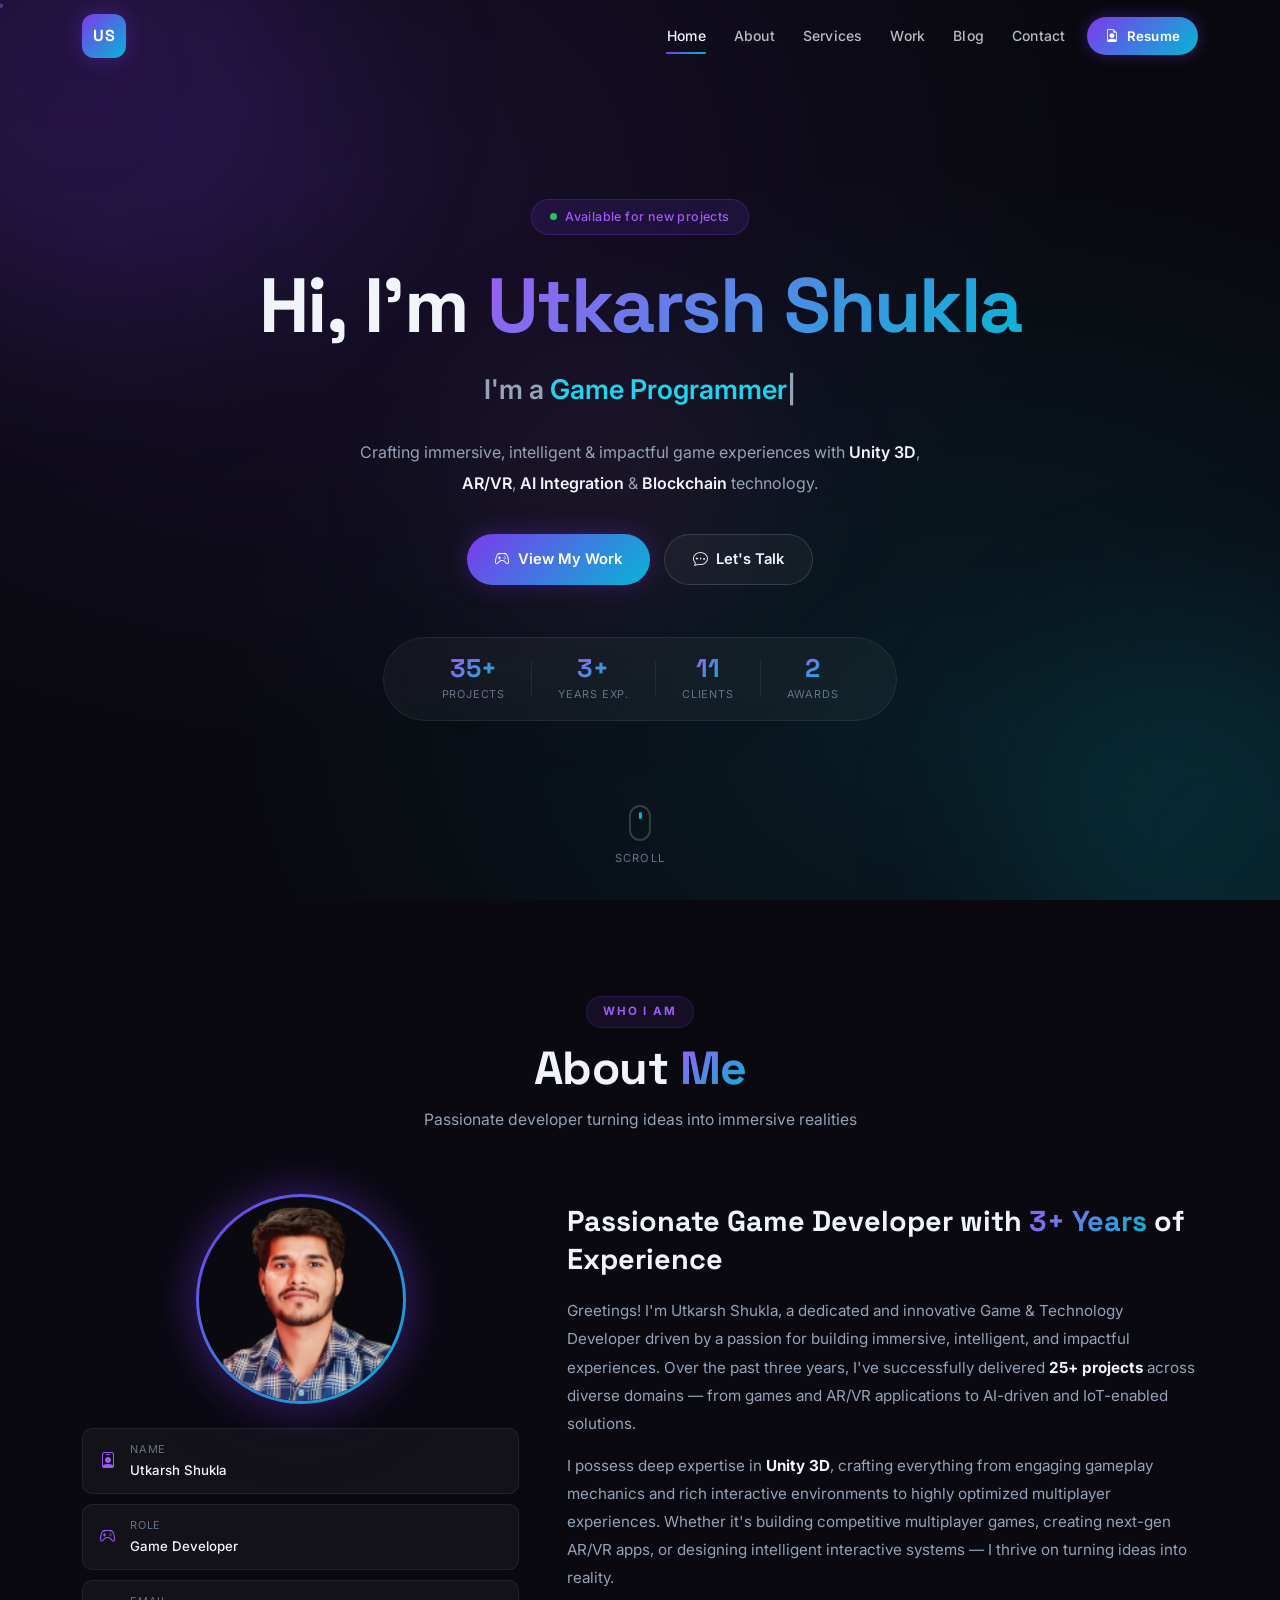
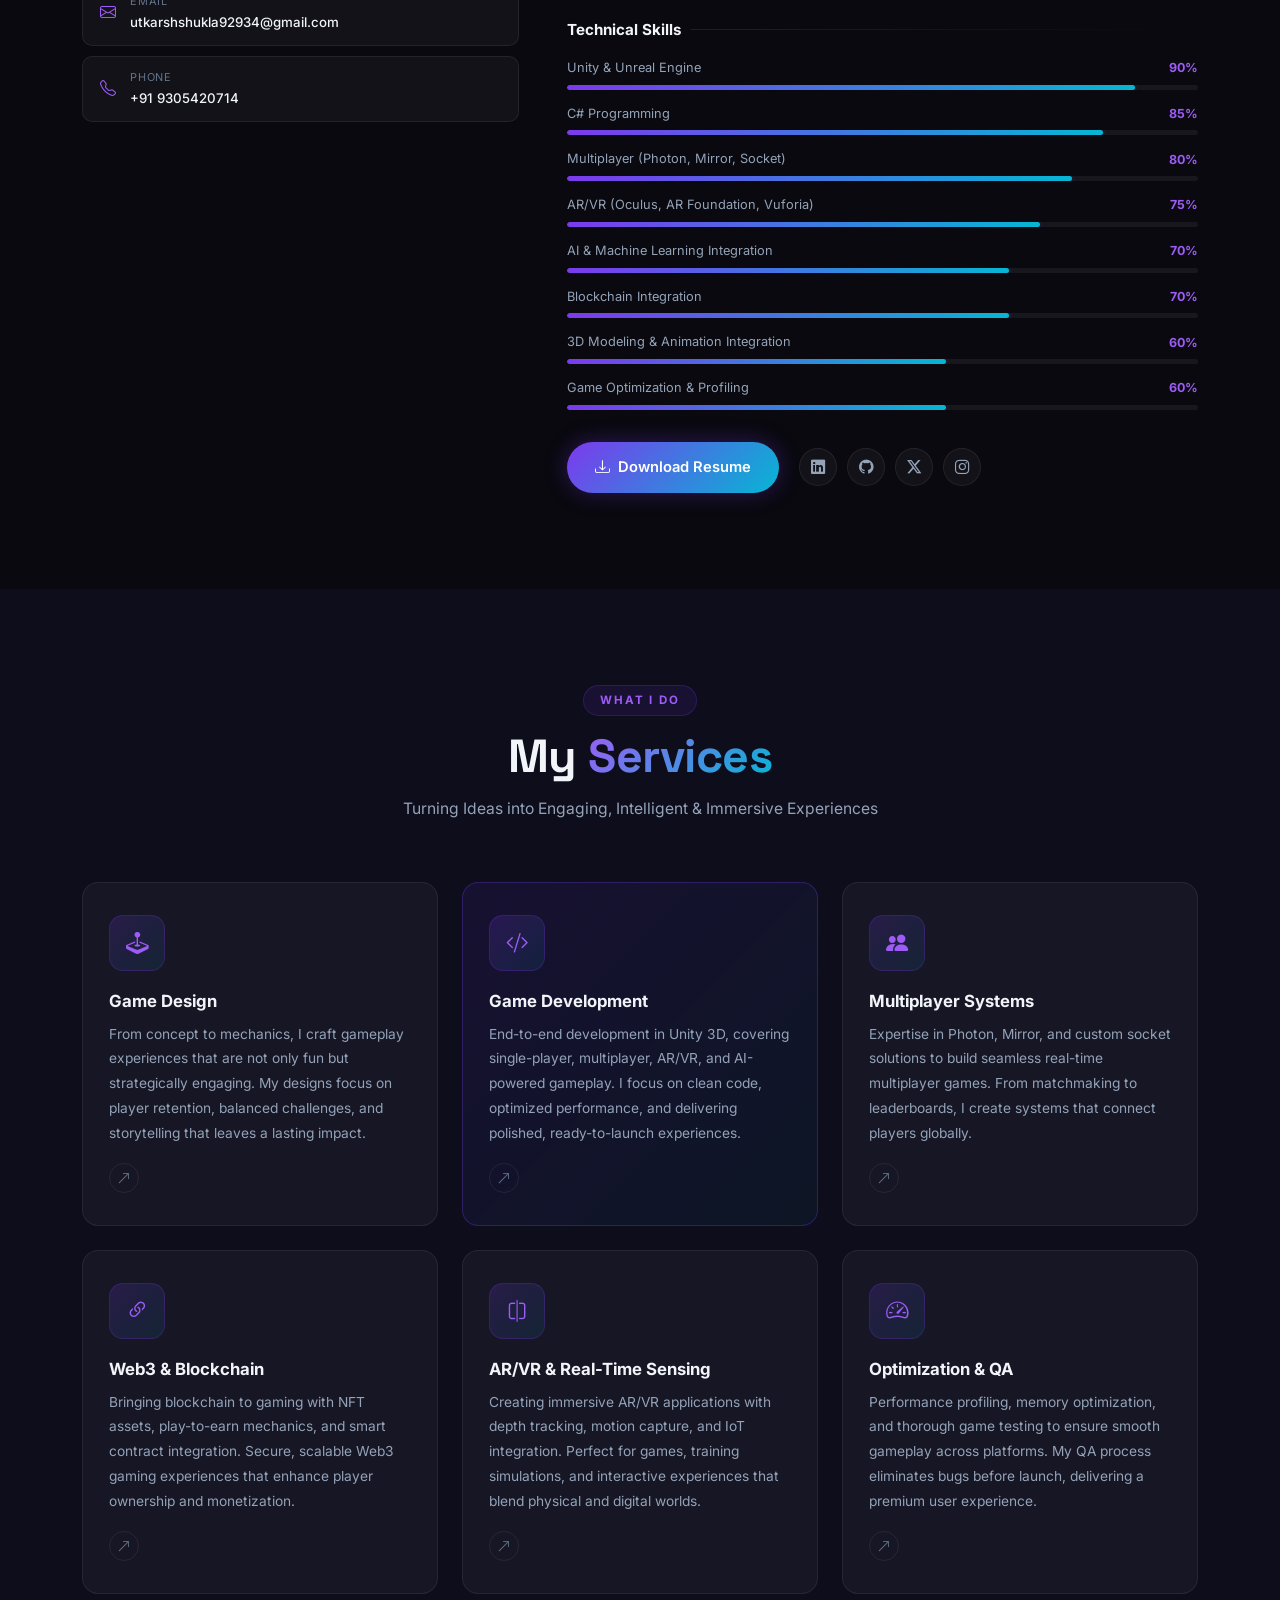
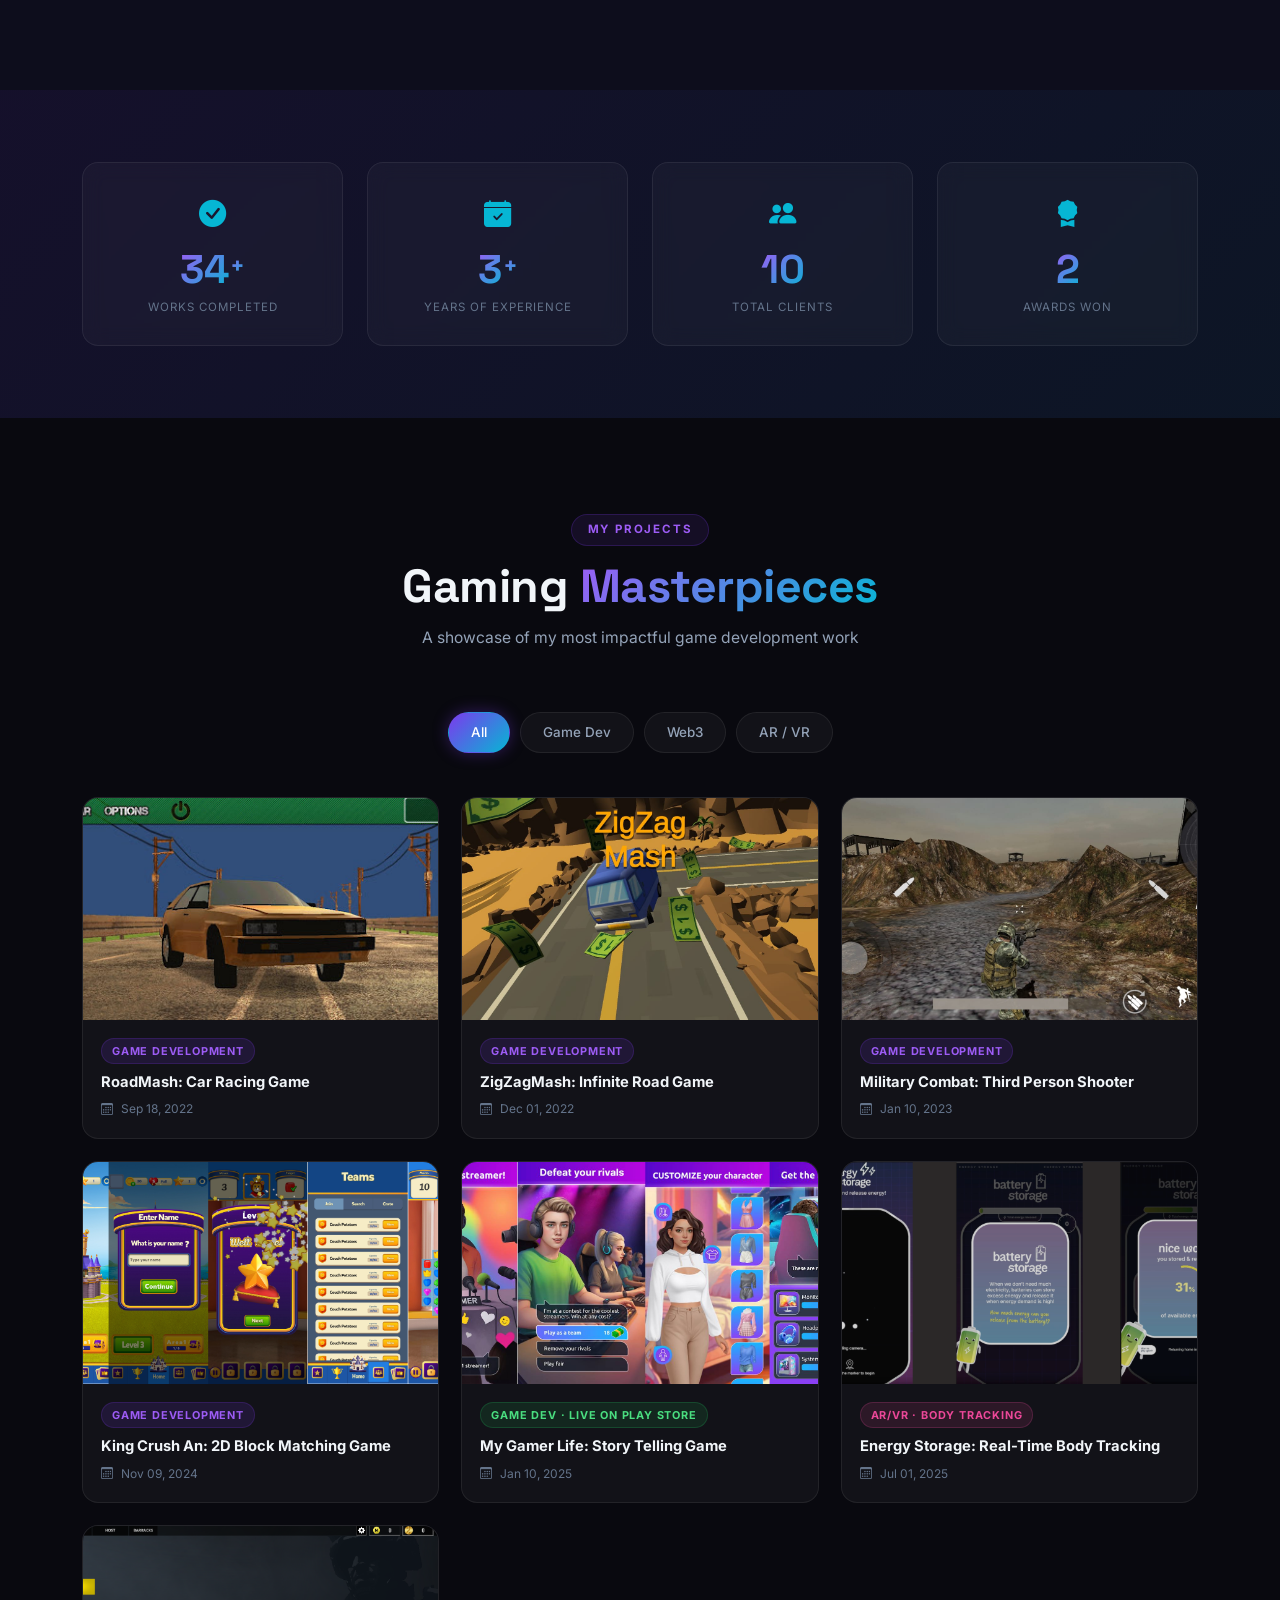
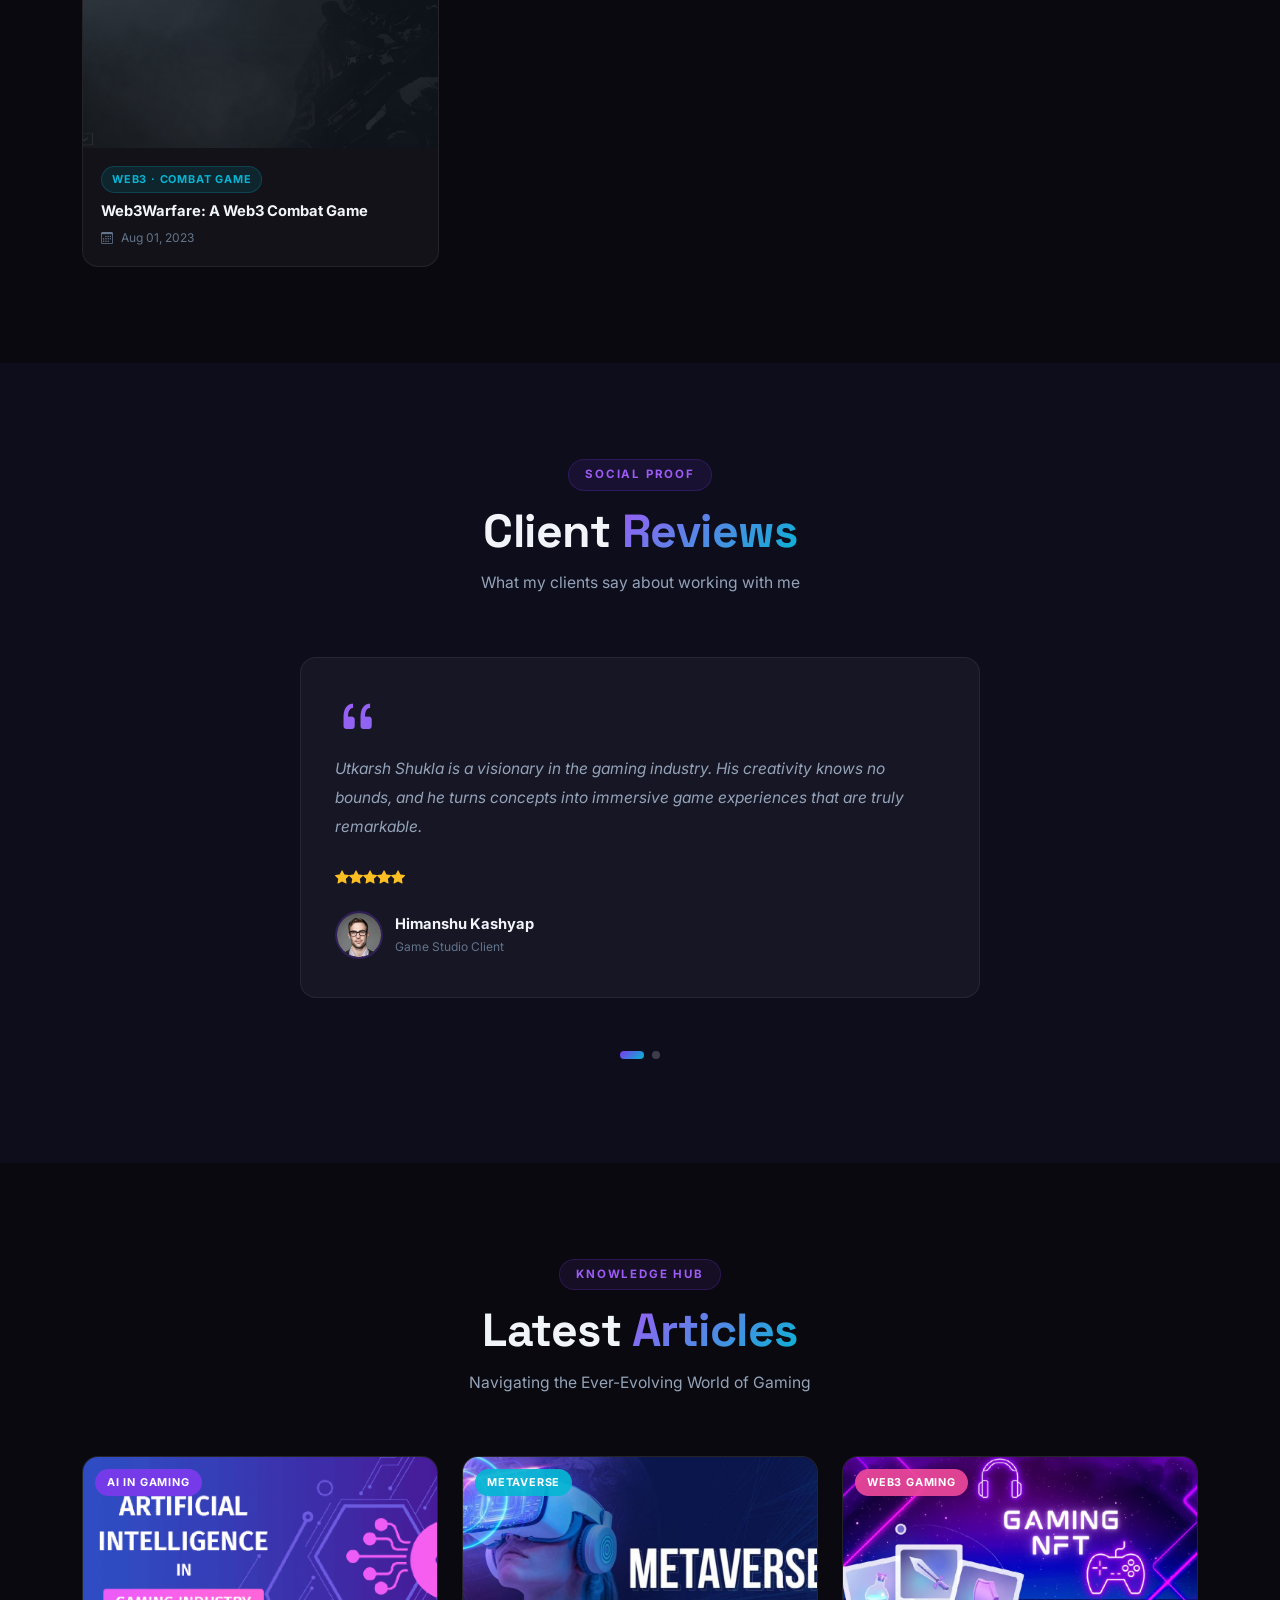
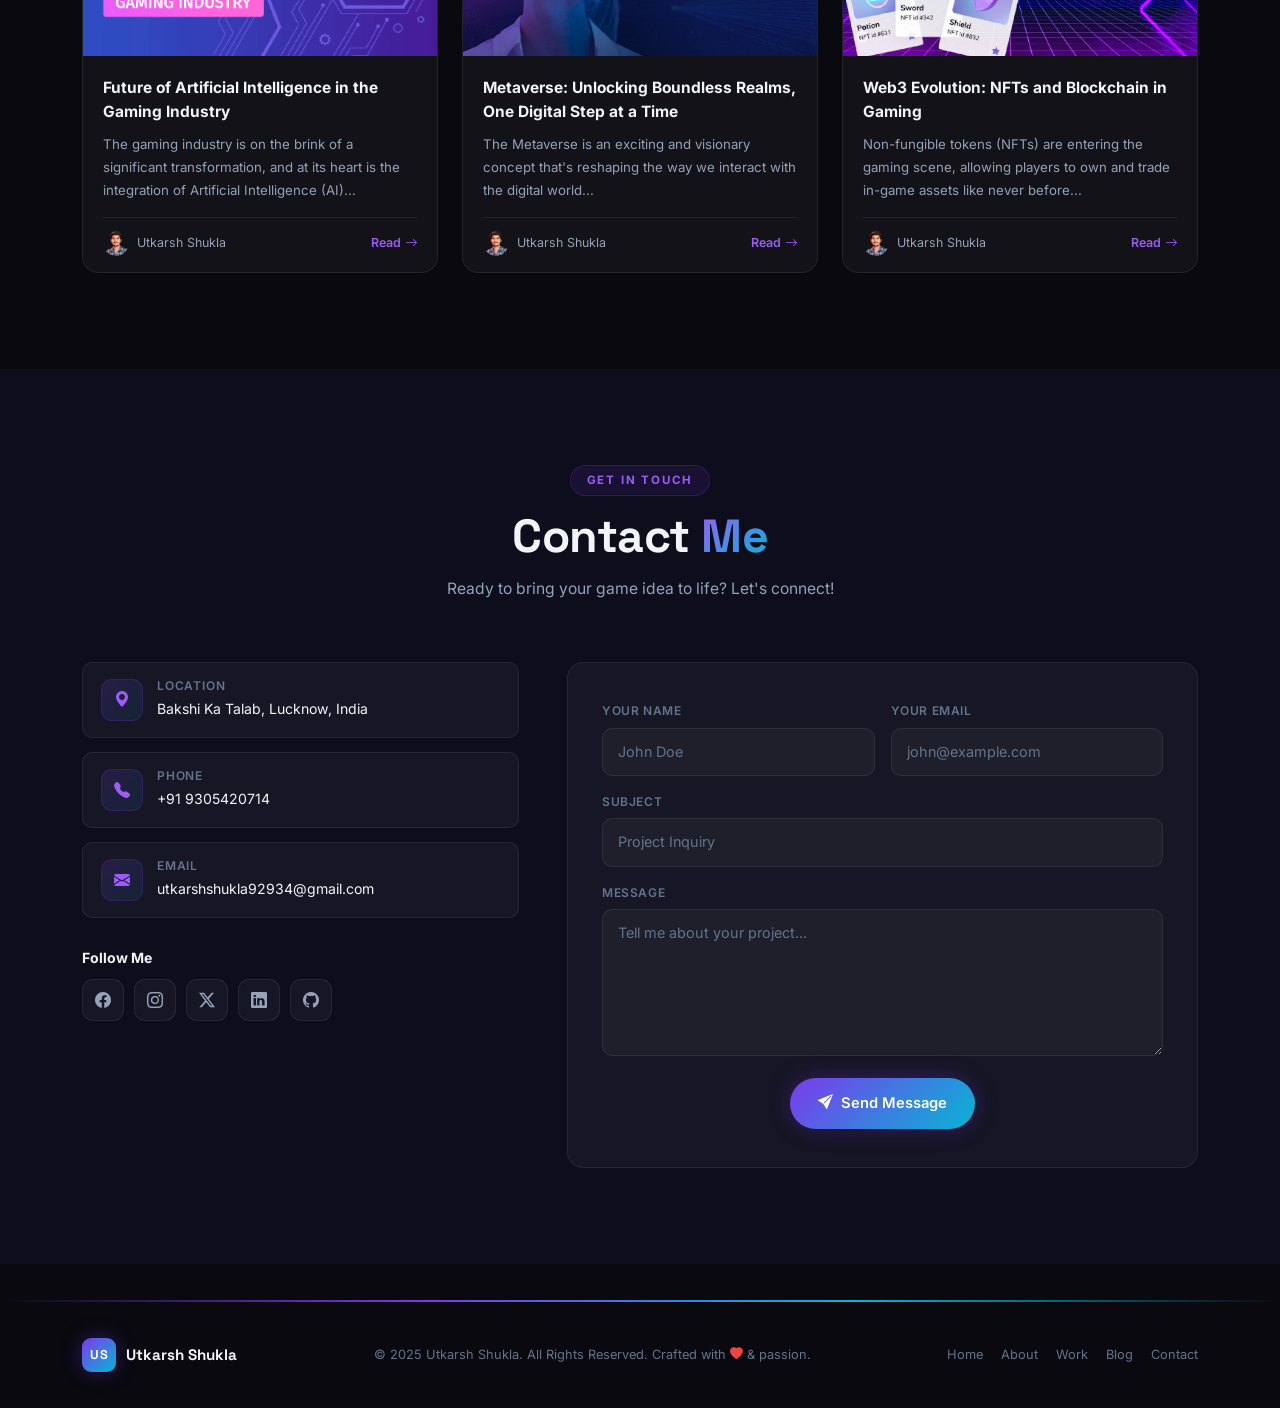
==== commit 67c68cc5: "fix: Replace PHP contact form with Web3Forms API (GitHub Pages compatible)" ====
--- a/index.html
+++ b/index.html
@@ -731,7 +731,13 @@
 
           <div class="col-lg-7" data-aos="fade-left" data-aos-duration="900" data-aos-delay="100">
             <div class="contact-form-wrap">
-              <form action="forms/contact.php" method="post" class="contact-form php-email-form">
+              <form id="contact-form" class="contact-form">
+                <!-- Web3Forms Access Key - works on GitHub Pages (no PHP needed) -->
+                <input type="hidden" name="access_key" value="YOUR_WEB3FORMS_ACCESS_KEY">
+                <input type="hidden" name="subject" value="New Portfolio Contact Message">
+                <input type="hidden" name="from_name" value="Utkarsh Shukla Portfolio">
+                <input type="checkbox" name="botcheck" style="display:none">
+
                 <div class="row g-3">
                   <div class="col-md-6">
                     <div class="form-group-modern">
@@ -758,10 +764,10 @@
                     </div>
                   </div>
                   <div class="col-12 text-center">
-                    <div class="loading">Sending...</div>
-                    <div class="error-message"></div>
-                    <div class="sent-message">Your message has been sent. Thank you!</div>
-                    <button type="submit" class="btn-primary-glow btn-submit">
+                    <div class="form-status loading" id="form-loading" style="display:none">Sending...</div>
+                    <div class="form-status error-message" id="form-error" style="display:none"></div>
+                    <div class="form-status sent-message" id="form-success" style="display:none">&#10003; Message sent! I'll get back to you soon.</div>
+                    <button type="submit" class="btn-primary-glow btn-submit" id="form-submit-btn">
                       <i class="bi bi-send-fill"></i> Send Message
                     </button>
                   </div>
@@ -803,7 +809,7 @@
   <script src="assets/vendor/glightbox/js/glightbox.min.js"></script>
   <script src="assets/vendor/swiper/swiper-bundle.min.js"></script>
   <script src="assets/vendor/typed.js/typed.umd.js"></script>
-  <script src="assets/vendor/php-email-form/validate.js"></script>
+  <!-- php-email-form removed: using Web3Forms API instead -->
   <script src="https://unpkg.com/aos@2.3.4/dist/aos.js"></script>
   <script src="assets/js/main.js"></script>
   <script src="assets/js/portfolio.js"></script>
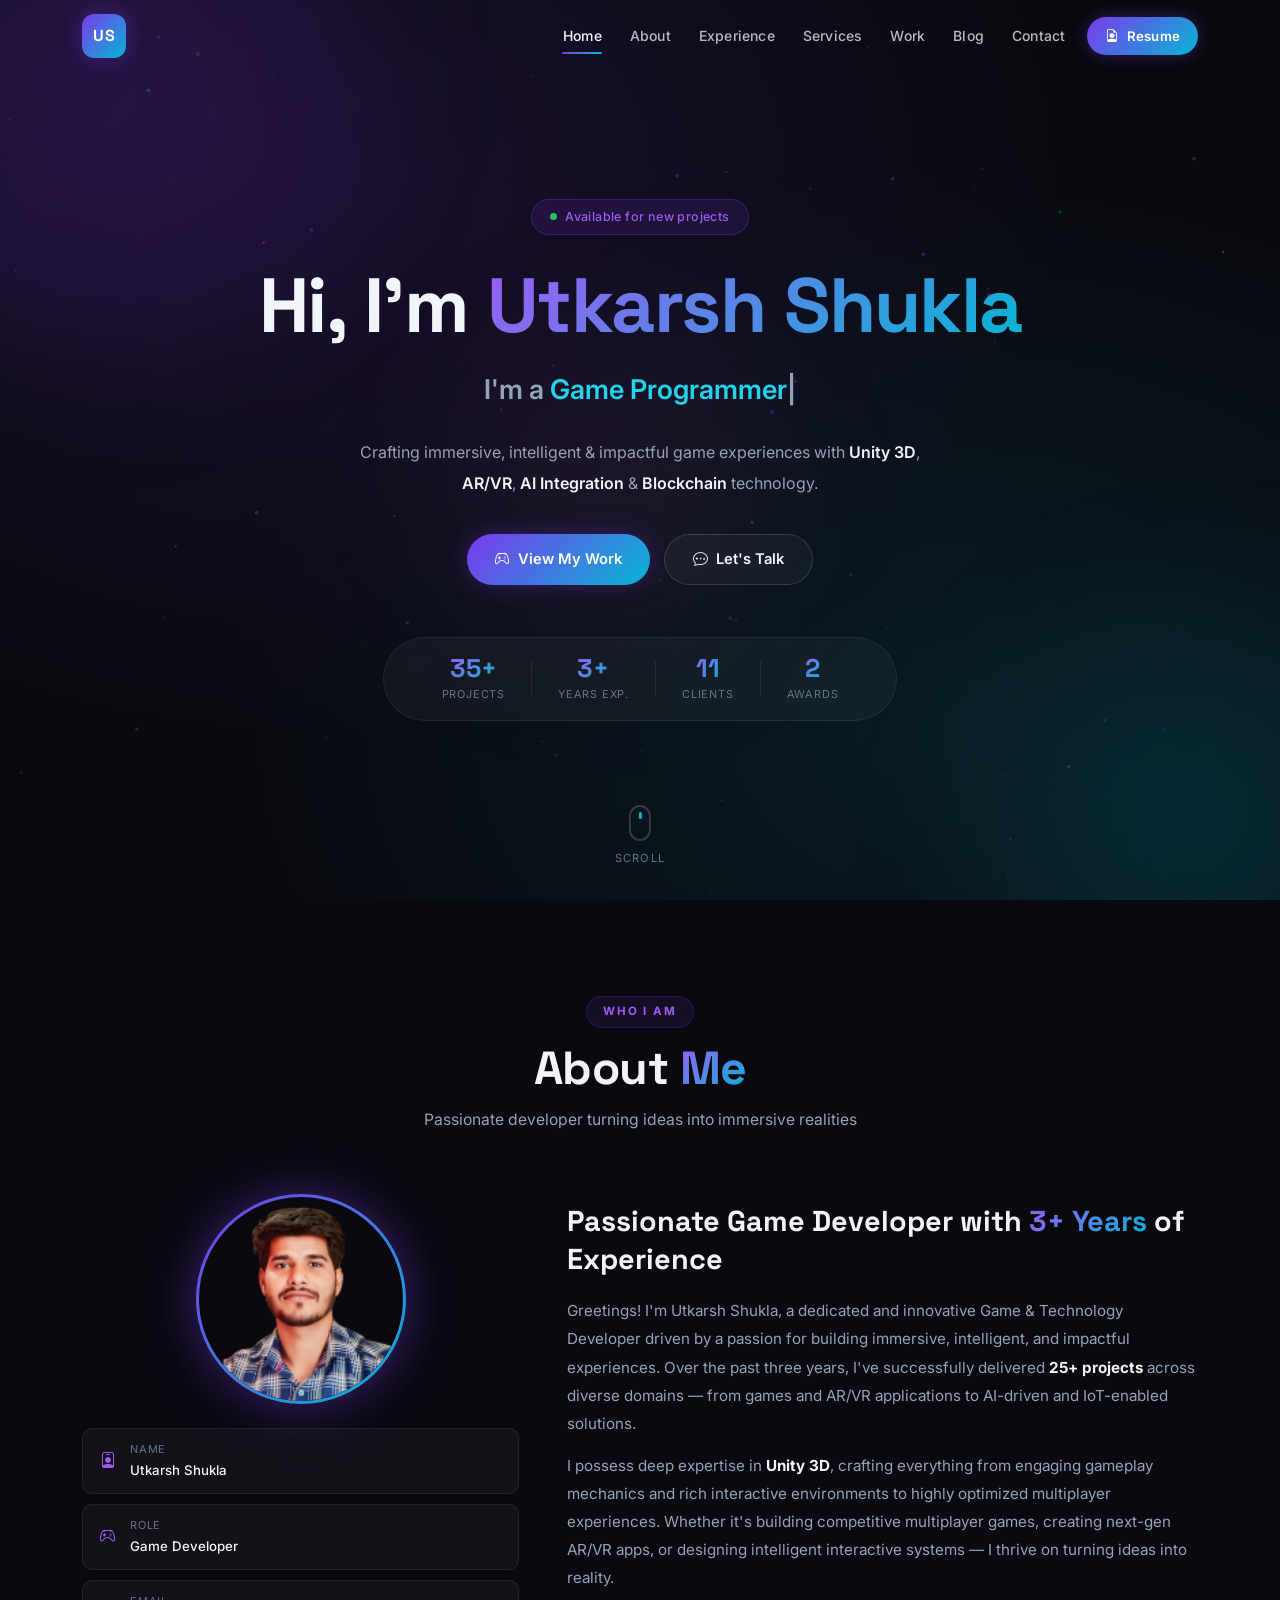
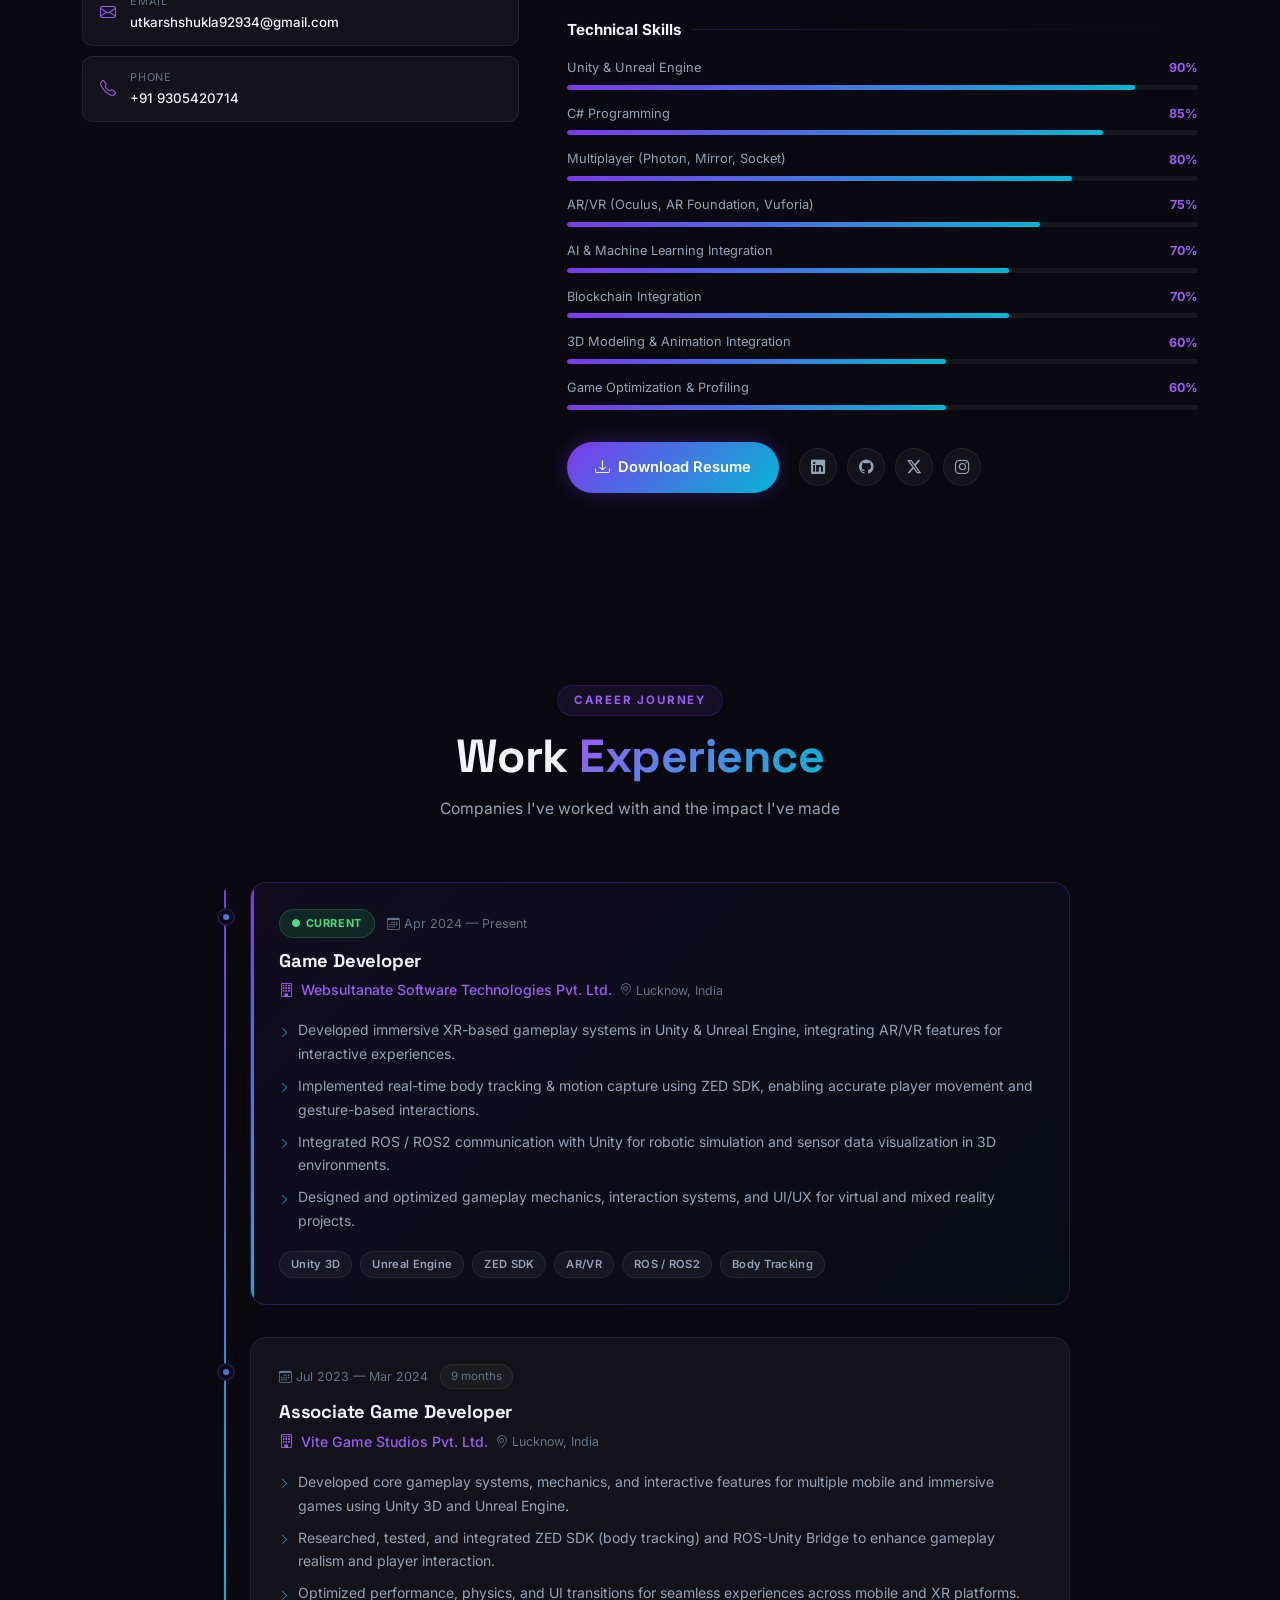
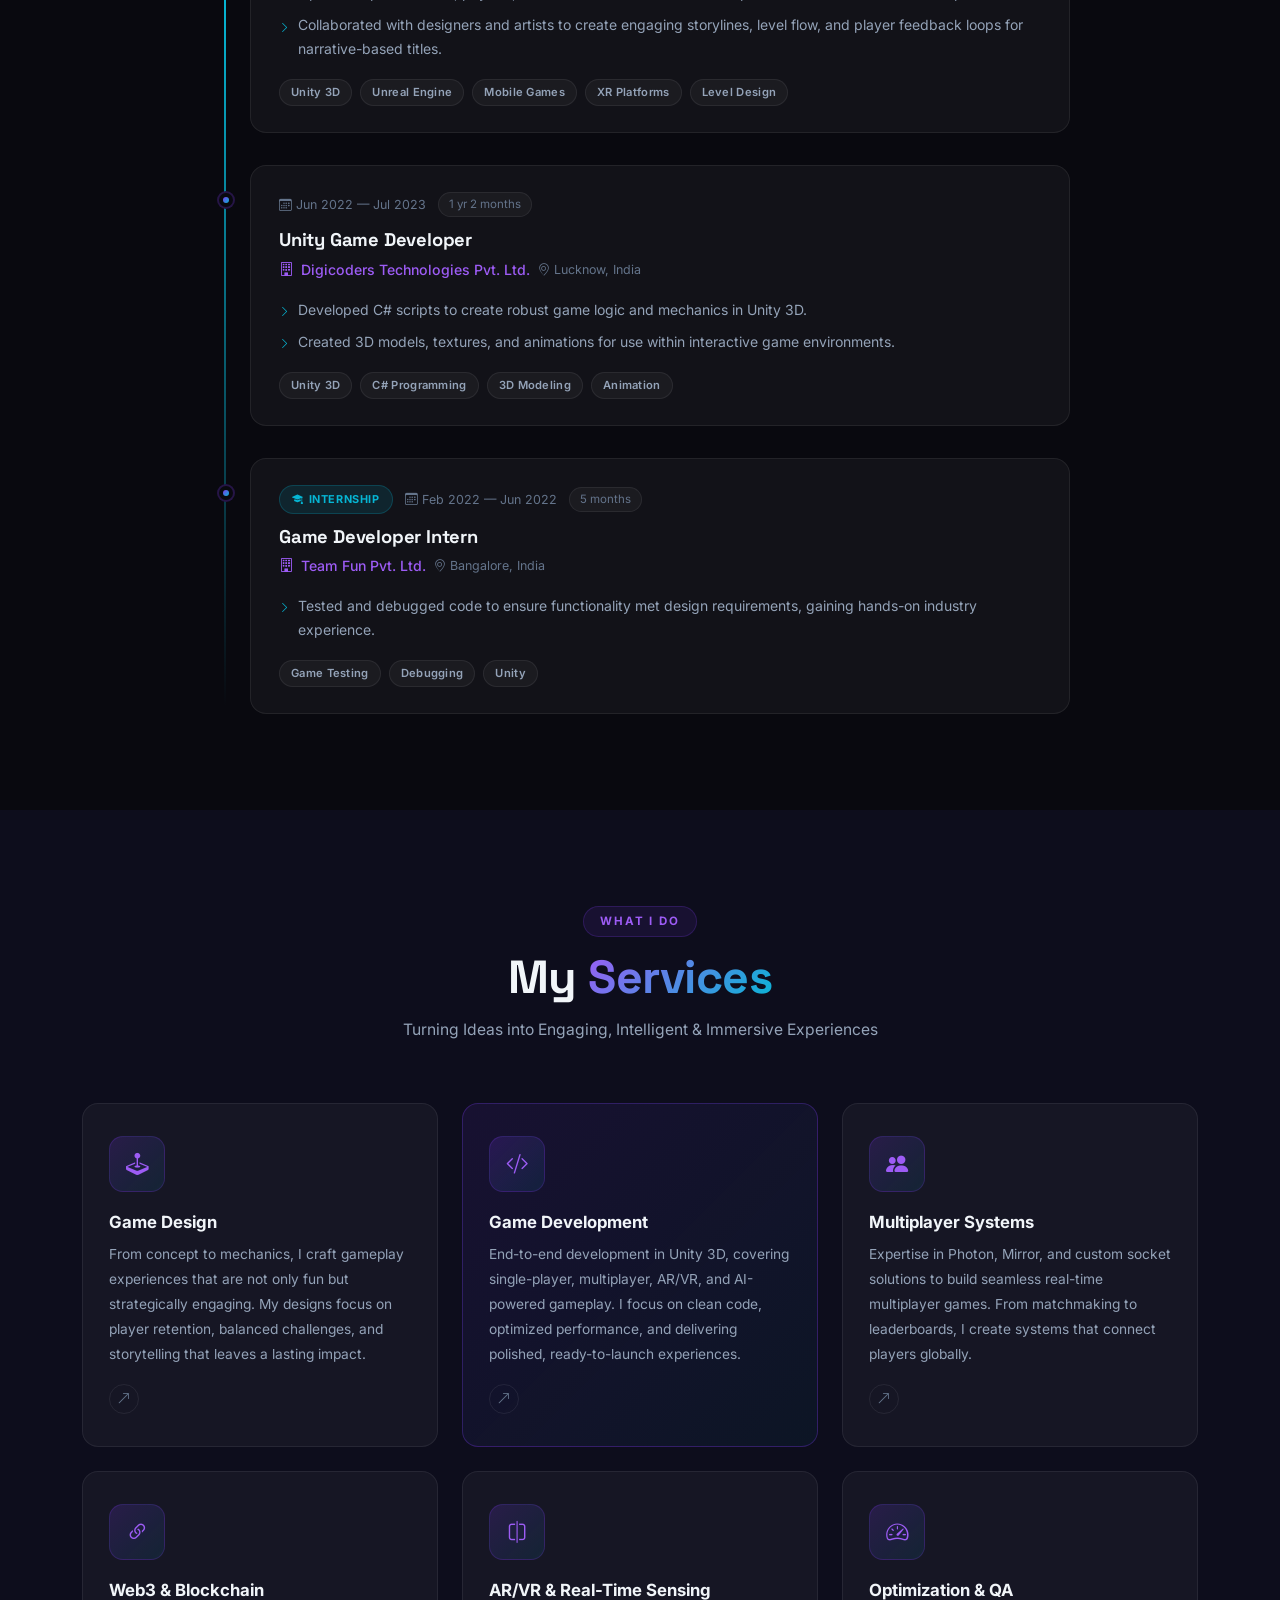
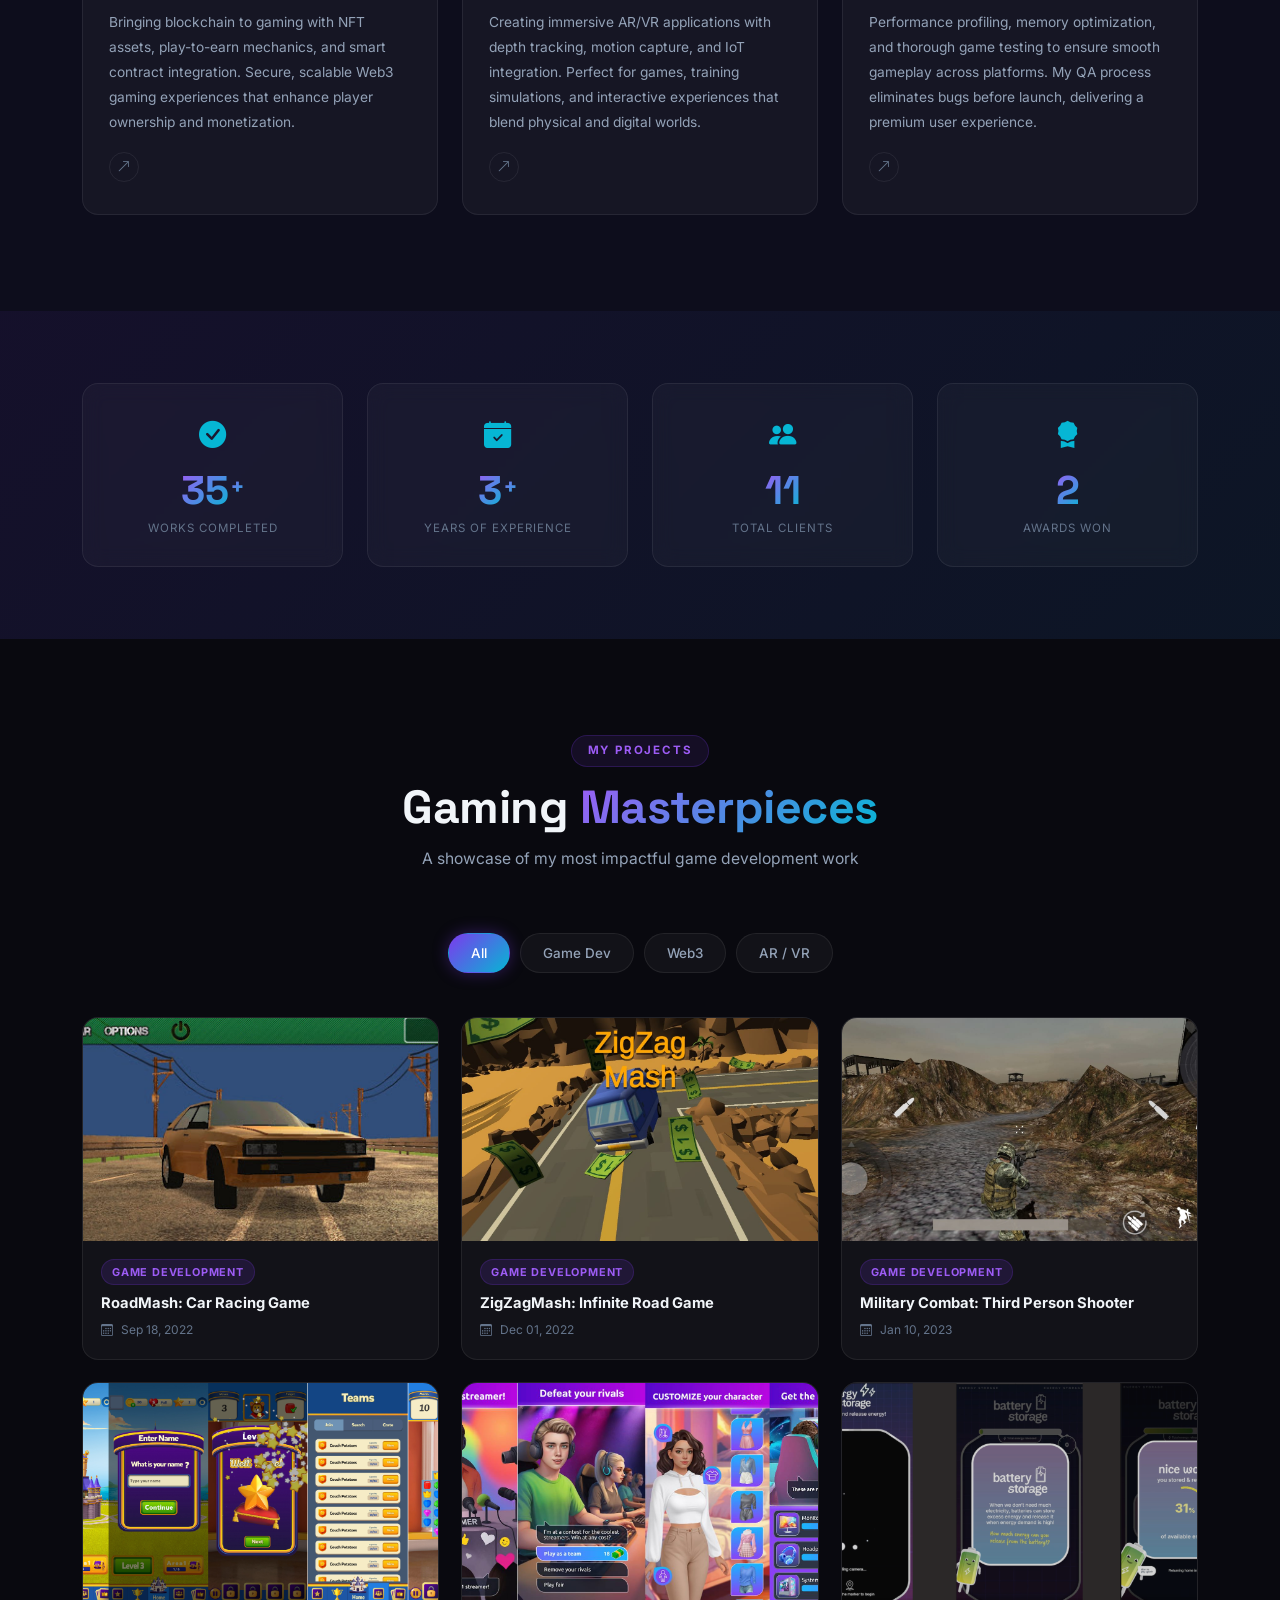
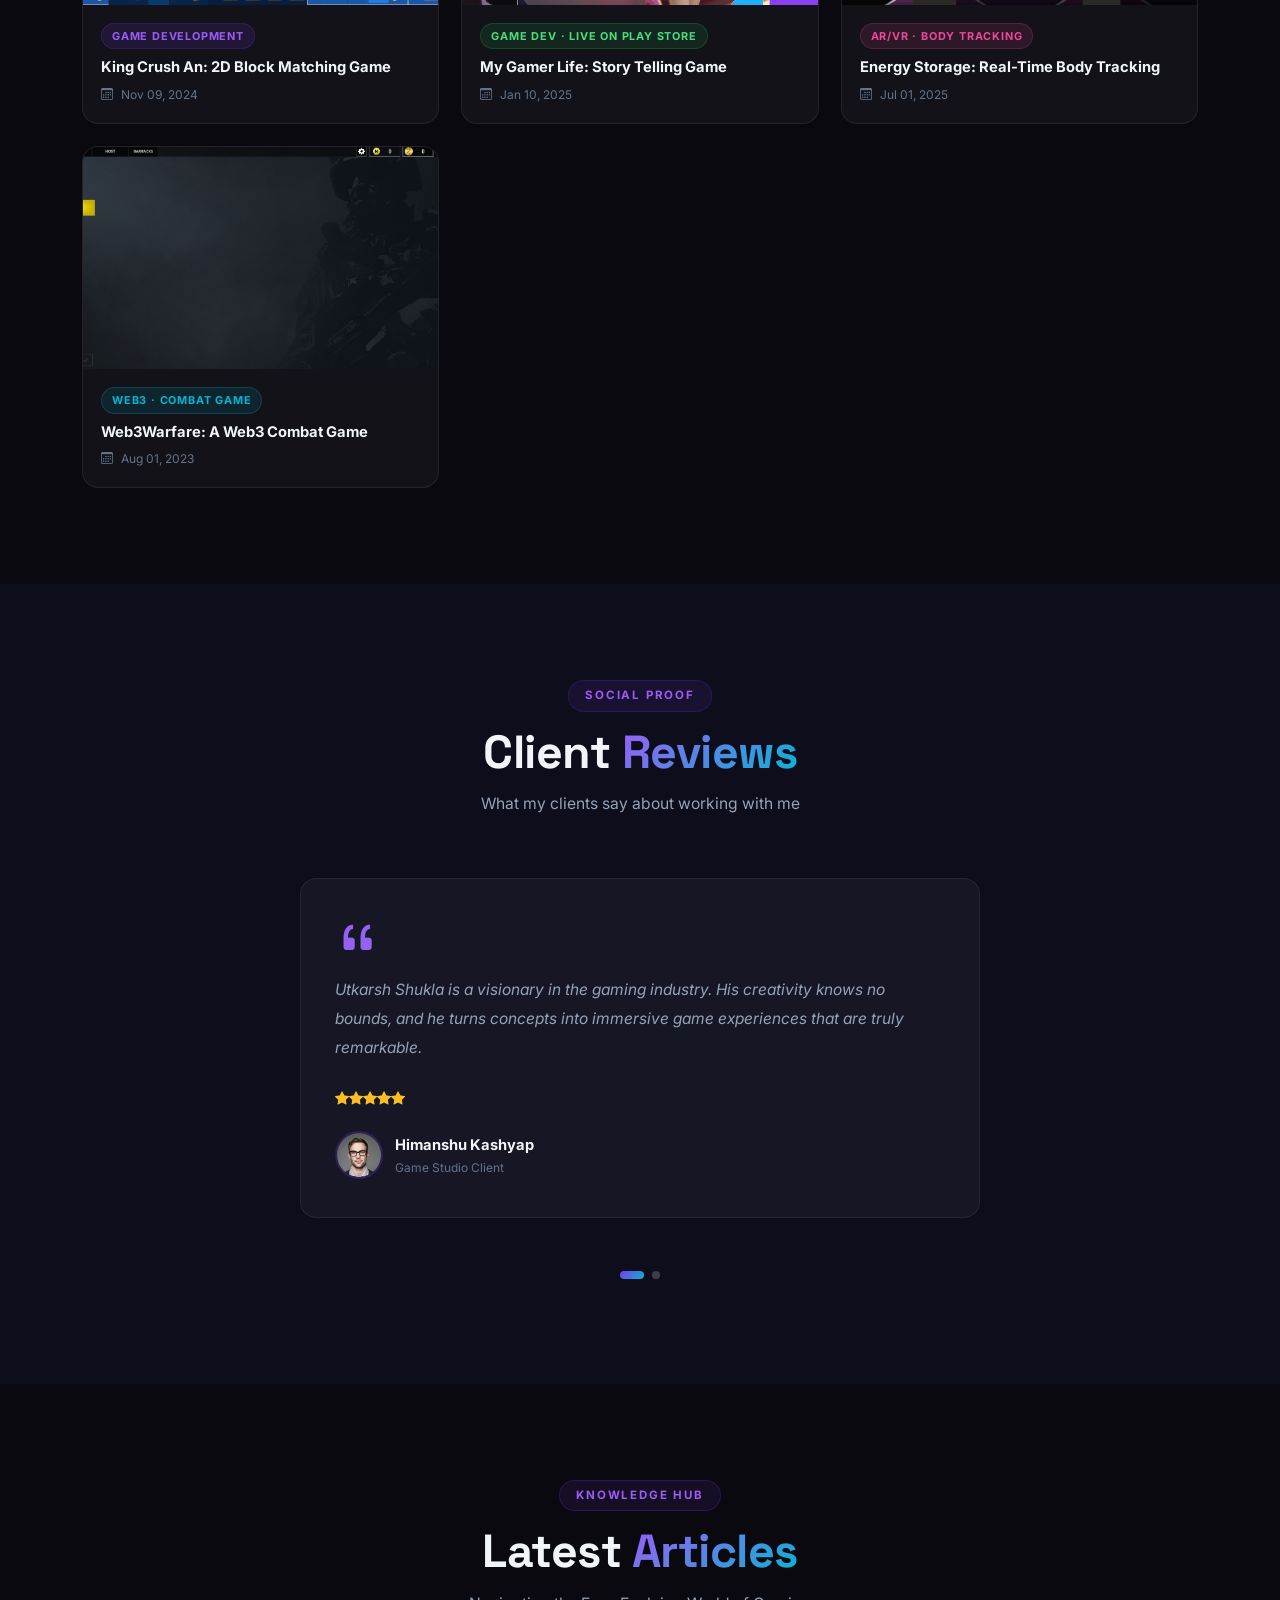
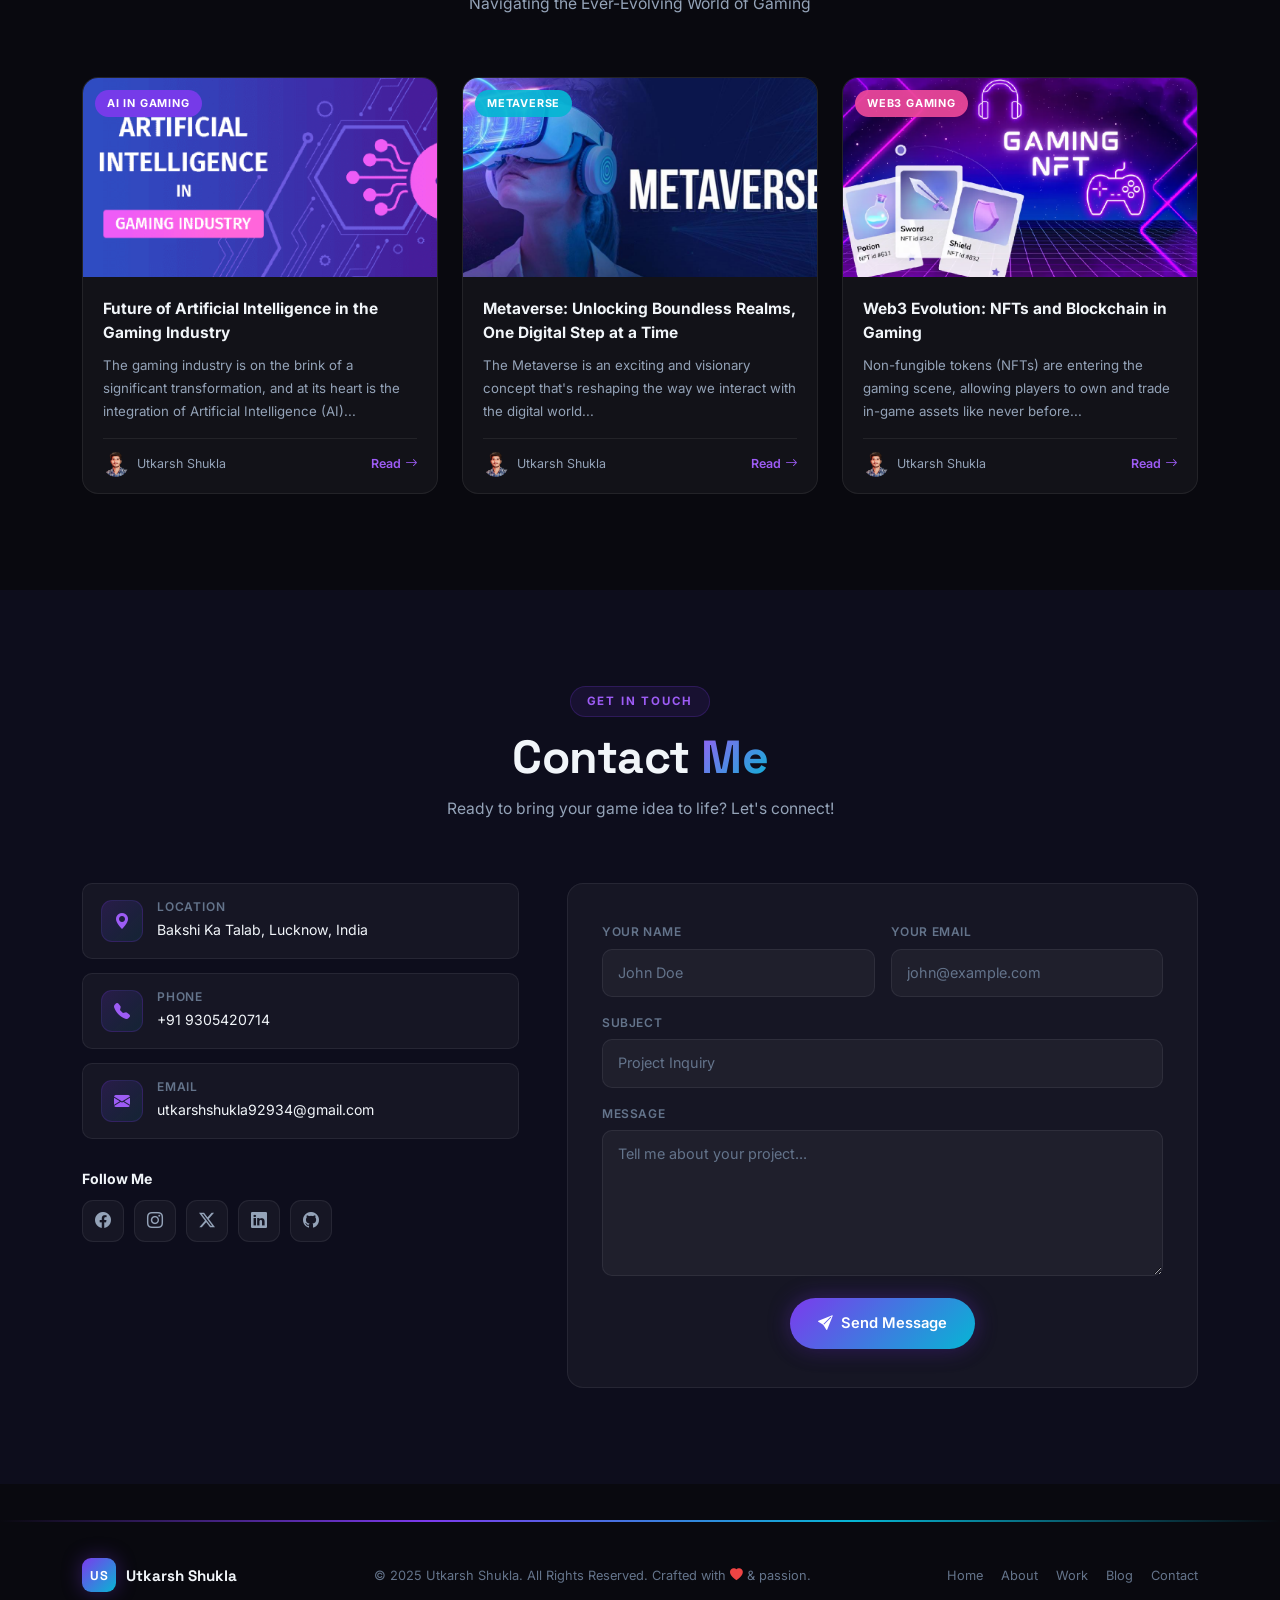
==== commit bd981e4c: "feat: Add Work Experience timeline section from CV (4 jobs - Websultanate, Vite Game Studios, Digico" ====
--- a/index.html
+++ b/index.html
@@ -59,6 +59,7 @@
         <ul>
           <li><a class="nav-link scrollto active" href="#hero">Home</a></li>
           <li><a class="nav-link scrollto" href="#about">About</a></li>
+          <li><a class="nav-link scrollto" href="#experience">Experience</a></li>
           <li><a class="nav-link scrollto" href="#services">Services</a></li>
           <li><a class="nav-link scrollto" href="#work">Work</a></li>
           <li><a class="nav-link scrollto" href="#blog">Blog</a></li>
@@ -273,6 +274,160 @@
       </div>
     </section>
 
+    <!-- ======= Work Experience ======= -->
+    <section id="experience" class="section experience-section alt-bg">
+      <div class="container">
+
+        <div class="section-header" data-aos="fade-up">
+          <span class="section-tag">Career Journey</span>
+          <h2 class="section-title">Work <span class="gradient-text">Experience</span></h2>
+          <p class="section-subtitle">Companies I've worked with and the impact I've made</p>
+        </div>
+
+        <div class="exp-timeline">
+
+          <!-- Job 1 — Current -->
+          <div class="exp-item" data-aos="fade-up" data-aos-delay="0">
+            <div class="exp-dot">
+              <div class="exp-dot-inner"></div>
+            </div>
+            <div class="exp-card current">
+              <div class="exp-card-header">
+                <div class="exp-meta">
+                  <span class="exp-badge current-badge"><i class="bi bi-circle-fill"></i> Current</span>
+                  <span class="exp-date"><i class="bi bi-calendar3"></i> Apr 2024 — Present</span>
+                </div>
+                <div class="exp-title-row">
+                  <h3 class="exp-role">Game Developer</h3>
+                  <div class="exp-company">
+                    <i class="bi bi-building"></i>
+                    <span>Websultanate Software Technologies Pvt. Ltd.</span>
+                    <span class="exp-location"><i class="bi bi-geo-alt"></i> Lucknow, India</span>
+                  </div>
+                </div>
+              </div>
+              <ul class="exp-points">
+                <li><i class="bi bi-chevron-right"></i> Developed immersive XR-based gameplay systems in Unity &amp; Unreal Engine, integrating AR/VR features for interactive experiences.</li>
+                <li><i class="bi bi-chevron-right"></i> Implemented real-time body tracking &amp; motion capture using ZED SDK, enabling accurate player movement and gesture-based interactions.</li>
+                <li><i class="bi bi-chevron-right"></i> Integrated ROS / ROS2 communication with Unity for robotic simulation and sensor data visualization in 3D environments.</li>
+                <li><i class="bi bi-chevron-right"></i> Designed and optimized gameplay mechanics, interaction systems, and UI/UX for virtual and mixed reality projects.</li>
+              </ul>
+              <div class="exp-tags">
+                <span class="exp-tag">Unity 3D</span>
+                <span class="exp-tag">Unreal Engine</span>
+                <span class="exp-tag">ZED SDK</span>
+                <span class="exp-tag">AR/VR</span>
+                <span class="exp-tag">ROS / ROS2</span>
+                <span class="exp-tag">Body Tracking</span>
+              </div>
+            </div>
+          </div>
+
+          <!-- Job 2 -->
+          <div class="exp-item" data-aos="fade-up" data-aos-delay="100">
+            <div class="exp-dot">
+              <div class="exp-dot-inner"></div>
+            </div>
+            <div class="exp-card">
+              <div class="exp-card-header">
+                <div class="exp-meta">
+                  <span class="exp-date"><i class="bi bi-calendar3"></i> Jul 2023 — Mar 2024</span>
+                  <span class="exp-duration">9 months</span>
+                </div>
+                <div class="exp-title-row">
+                  <h3 class="exp-role">Associate Game Developer</h3>
+                  <div class="exp-company">
+                    <i class="bi bi-building"></i>
+                    <span>Vite Game Studios Pvt. Ltd.</span>
+                    <span class="exp-location"><i class="bi bi-geo-alt"></i> Lucknow, India</span>
+                  </div>
+                </div>
+              </div>
+              <ul class="exp-points">
+                <li><i class="bi bi-chevron-right"></i> Developed core gameplay systems, mechanics, and interactive features for multiple mobile and immersive games using Unity 3D and Unreal Engine.</li>
+                <li><i class="bi bi-chevron-right"></i> Researched, tested, and integrated ZED SDK (body tracking) and ROS-Unity Bridge to enhance gameplay realism and player interaction.</li>
+                <li><i class="bi bi-chevron-right"></i> Optimized performance, physics, and UI transitions for seamless experiences across mobile and XR platforms.</li>
+                <li><i class="bi bi-chevron-right"></i> Collaborated with designers and artists to create engaging storylines, level flow, and player feedback loops for narrative-based titles.</li>
+              </ul>
+              <div class="exp-tags">
+                <span class="exp-tag">Unity 3D</span>
+                <span class="exp-tag">Unreal Engine</span>
+                <span class="exp-tag">Mobile Games</span>
+                <span class="exp-tag">XR Platforms</span>
+                <span class="exp-tag">Level Design</span>
+              </div>
+            </div>
+          </div>
+
+          <!-- Job 3 -->
+          <div class="exp-item" data-aos="fade-up" data-aos-delay="200">
+            <div class="exp-dot">
+              <div class="exp-dot-inner"></div>
+            </div>
+            <div class="exp-card">
+              <div class="exp-card-header">
+                <div class="exp-meta">
+                  <span class="exp-date"><i class="bi bi-calendar3"></i> Jun 2022 — Jul 2023</span>
+                  <span class="exp-duration">1 yr 2 months</span>
+                </div>
+                <div class="exp-title-row">
+                  <h3 class="exp-role">Unity Game Developer</h3>
+                  <div class="exp-company">
+                    <i class="bi bi-building"></i>
+                    <span>Digicoders Technologies Pvt. Ltd.</span>
+                    <span class="exp-location"><i class="bi bi-geo-alt"></i> Lucknow, India</span>
+                  </div>
+                </div>
+              </div>
+              <ul class="exp-points">
+                <li><i class="bi bi-chevron-right"></i> Developed C# scripts to create robust game logic and mechanics in Unity 3D.</li>
+                <li><i class="bi bi-chevron-right"></i> Created 3D models, textures, and animations for use within interactive game environments.</li>
+              </ul>
+              <div class="exp-tags">
+                <span class="exp-tag">Unity 3D</span>
+                <span class="exp-tag">C# Programming</span>
+                <span class="exp-tag">3D Modeling</span>
+                <span class="exp-tag">Animation</span>
+              </div>
+            </div>
+          </div>
+
+          <!-- Job 4 — Internship -->
+          <div class="exp-item" data-aos="fade-up" data-aos-delay="300">
+            <div class="exp-dot">
+              <div class="exp-dot-inner"></div>
+            </div>
+            <div class="exp-card">
+              <div class="exp-card-header">
+                <div class="exp-meta">
+                  <span class="exp-badge intern-badge"><i class="bi bi-mortarboard-fill"></i> Internship</span>
+                  <span class="exp-date"><i class="bi bi-calendar3"></i> Feb 2022 — Jun 2022</span>
+                  <span class="exp-duration">5 months</span>
+                </div>
+                <div class="exp-title-row">
+                  <h3 class="exp-role">Game Developer Intern</h3>
+                  <div class="exp-company">
+                    <i class="bi bi-building"></i>
+                    <span>Team Fun Pvt. Ltd.</span>
+                    <span class="exp-location"><i class="bi bi-geo-alt"></i> Bangalore, India</span>
+                  </div>
+                </div>
+              </div>
+              <ul class="exp-points">
+                <li><i class="bi bi-chevron-right"></i> Tested and debugged code to ensure functionality met design requirements, gaining hands-on industry experience.</li>
+              </ul>
+              <div class="exp-tags">
+                <span class="exp-tag">Game Testing</span>
+                <span class="exp-tag">Debugging</span>
+                <span class="exp-tag">Unity</span>
+              </div>
+            </div>
+          </div>
+
+        </div><!-- end exp-timeline -->
+      </div>
+    </section>
+
     <!-- ======= Services ======= -->
     <section id="services" class="section services-section alt-bg">
       <div class="container">
--- a/assets/css/style.css
+++ b/assets/css/style.css
@@ -1350,7 +1350,237 @@
 }
 
 /* ============================================================
-   17. ANIMATIONS
+   18. WORK EXPERIENCE TIMELINE
+   ============================================================ */
+.experience-section { background-color: var(--bg) !important; }
+
+.exp-timeline {
+  position: relative;
+  max-width: 860px;
+  margin: 0 auto;
+  padding-left: 40px;
+}
+
+/* Vertical line */
+.exp-timeline::before {
+  content: '';
+  position: absolute;
+  left: 14px;
+  top: 8px;
+  bottom: 8px;
+  width: 2px;
+  background: linear-gradient(180deg, var(--purple), var(--cyan), transparent);
+  border-radius: 2px;
+}
+
+/* Each row */
+.exp-item {
+  position: relative;
+  margin-bottom: 32px;
+}
+.exp-item:last-child { margin-bottom: 0; }
+
+/* Dot on timeline */
+.exp-dot {
+  position: absolute;
+  left: -33px;
+  top: 26px;
+  width: 18px;
+  height: 18px;
+  border-radius: 50%;
+  background: var(--bg);
+  border: 2px solid var(--border-p);
+  display: flex;
+  align-items: center;
+  justify-content: center;
+  z-index: 2;
+  transition: border-color 0.3s var(--ease);
+}
+.exp-item:hover .exp-dot { border-color: var(--cyan); }
+.exp-dot-inner {
+  width: 6px;
+  height: 6px;
+  border-radius: 50%;
+  background: linear-gradient(135deg, var(--purple), var(--cyan));
+  animation: dotPulse 2.5s ease-in-out infinite;
+}
+@keyframes dotPulse {
+  0%, 100% { transform: scale(1); opacity: 1; }
+  50%       { transform: scale(1.5); opacity: 0.6; }
+}
+
+/* Card */
+.exp-card {
+  background: var(--bg-card);
+  border: 1px solid var(--border);
+  border-radius: var(--radius);
+  padding: 26px 28px;
+  transition: all 0.38s var(--ease);
+  position: relative;
+  overflow: hidden;
+}
+.exp-card::before {
+  content: '';
+  position: absolute;
+  left: 0; top: 0; bottom: 0;
+  width: 3px;
+  background: linear-gradient(180deg, var(--purple), var(--cyan));
+  border-radius: 3px 0 0 3px;
+  opacity: 0;
+  transition: opacity 0.3s var(--ease);
+}
+.exp-card:hover {
+  background: var(--bg-card-h);
+  border-color: var(--border-p);
+  transform: translateX(6px);
+  box-shadow: 0 12px 40px rgba(0,0,0,0.25), 0 0 20px var(--glow-p);
+}
+.exp-card:hover::before { opacity: 1; }
+
+/* Current job — special glow */
+.exp-card.current {
+  border-color: rgba(124, 58, 237, 0.28);
+  background: linear-gradient(135deg, rgba(124,58,237,0.07), rgba(6,182,212,0.03));
+}
+.exp-card.current::before { opacity: 1; }
+
+/* Meta row (badge + date) */
+.exp-meta {
+  display: flex;
+  align-items: center;
+  gap: 12px;
+  flex-wrap: wrap;
+  margin-bottom: 12px;
+}
+
+.exp-badge {
+  display: inline-flex;
+  align-items: center;
+  gap: 5px;
+  font-size: 0.68rem;
+  font-weight: 700;
+  letter-spacing: 0.6px;
+  text-transform: uppercase;
+  padding: 4px 12px;
+  border-radius: 50px;
+}
+.current-badge {
+  background: rgba(34, 197, 94, 0.14);
+  color: #4ade80;
+  border: 1px solid rgba(34,197,94,0.25);
+}
+.current-badge i { font-size: 0.5rem; animation: dotPulse 2s infinite; }
+.intern-badge {
+  background: rgba(6,182,212,0.12);
+  color: var(--cyan);
+  border: 1px solid rgba(6,182,212,0.22);
+}
+
+.exp-date {
+  display: inline-flex;
+  align-items: center;
+  gap: 5px;
+  font-size: 0.78rem;
+  color: var(--text-3);
+}
+.exp-duration {
+  font-size: 0.72rem;
+  color: var(--text-3);
+  background: rgba(255,255,255,0.04);
+  border: 1px solid var(--border);
+  padding: 2px 10px;
+  border-radius: 50px;
+}
+
+/* Title row */
+.exp-role {
+  font-family: 'Space Grotesk', sans-serif;
+  font-size: 1.15rem;
+  font-weight: 700;
+  color: var(--text);
+  margin-bottom: 6px;
+  letter-spacing: -0.2px;
+}
+
+.exp-company {
+  display: flex;
+  align-items: center;
+  gap: 8px;
+  flex-wrap: wrap;
+  font-size: 0.88rem;
+  color: var(--purple-light);
+  font-weight: 500;
+  margin-bottom: 16px;
+}
+.exp-company > i { font-size: 0.9rem; color: var(--purple-light); }
+.exp-location {
+  display: inline-flex;
+  align-items: center;
+  gap: 4px;
+  font-size: 0.78rem;
+  color: var(--text-3);
+  font-weight: 400;
+}
+
+/* Bullet points */
+.exp-points {
+  list-style: none;
+  padding: 0;
+  margin: 0 0 18px;
+  display: flex;
+  flex-direction: column;
+  gap: 8px;
+}
+.exp-points li {
+  display: flex;
+  align-items: flex-start;
+  gap: 8px;
+  font-size: 0.875rem;
+  color: var(--text-2) !important;
+  line-height: 1.7;
+}
+.exp-points li i {
+  font-size: 0.7rem;
+  color: var(--cyan);
+  margin-top: 5px;
+  flex-shrink: 0;
+}
+
+/* Tech tags */
+.exp-tags {
+  display: flex;
+  flex-wrap: wrap;
+  gap: 8px;
+  margin-top: 4px;
+}
+.exp-tag {
+  font-size: 0.7rem;
+  font-weight: 600;
+  color: var(--text-2);
+  background: rgba(255,255,255,0.04);
+  border: 1px solid var(--border);
+  padding: 3px 11px;
+  border-radius: 50px;
+  letter-spacing: 0.3px;
+  transition: all 0.25s var(--ease);
+}
+.exp-card:hover .exp-tag {
+  border-color: rgba(124,58,237,0.2);
+  color: var(--text);
+  background: rgba(124,58,237,0.06);
+}
+
+@media (max-width: 576px) {
+  .exp-timeline { padding-left: 28px; }
+  .exp-timeline::before { left: 8px; }
+  .exp-dot { left: -25px; width: 14px; height: 14px; }
+  .exp-dot-inner { width: 5px; height: 5px; }
+  .exp-card { padding: 20px 18px; }
+  .exp-role { font-size: 1rem; }
+}
+
+/* ============================================================
+   19. ANIMATIONS
    ============================================================ */
 @keyframes fadeInUp {
   from { opacity: 0; transform: translateY(28px); }
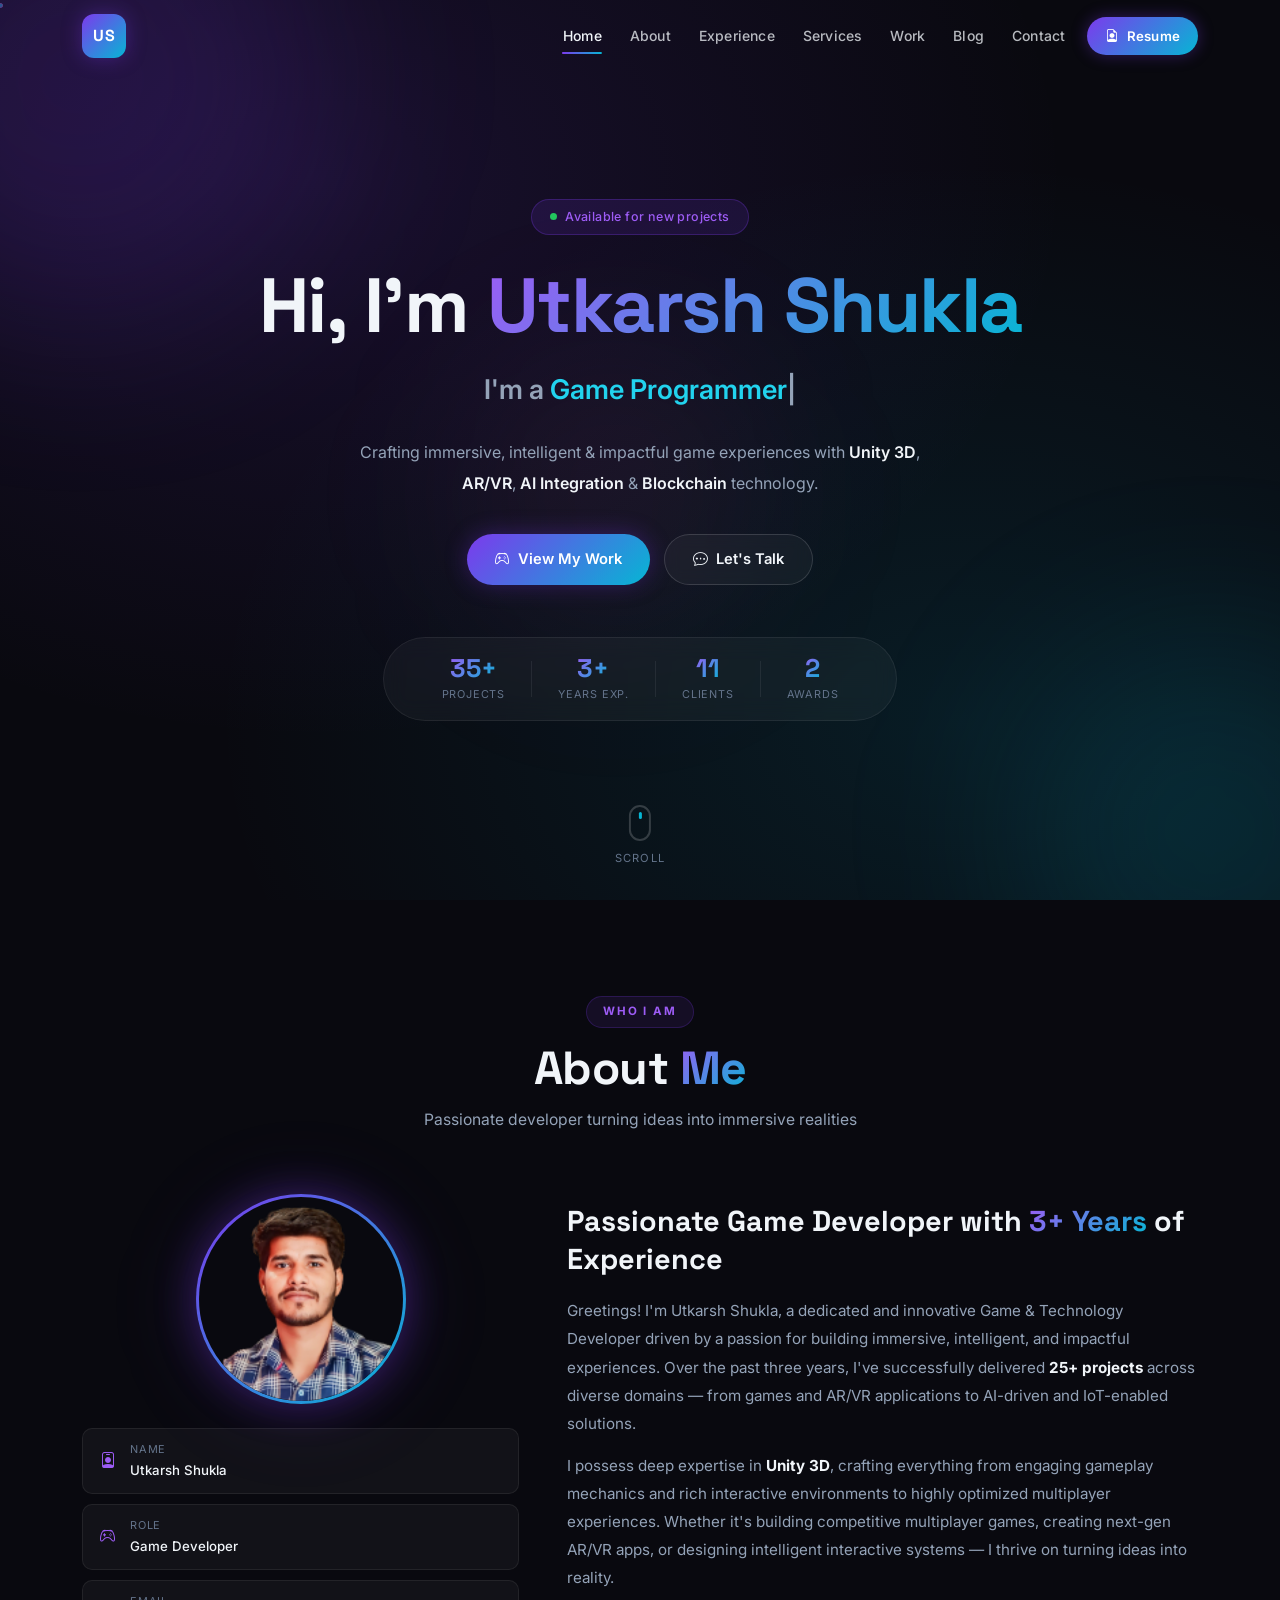
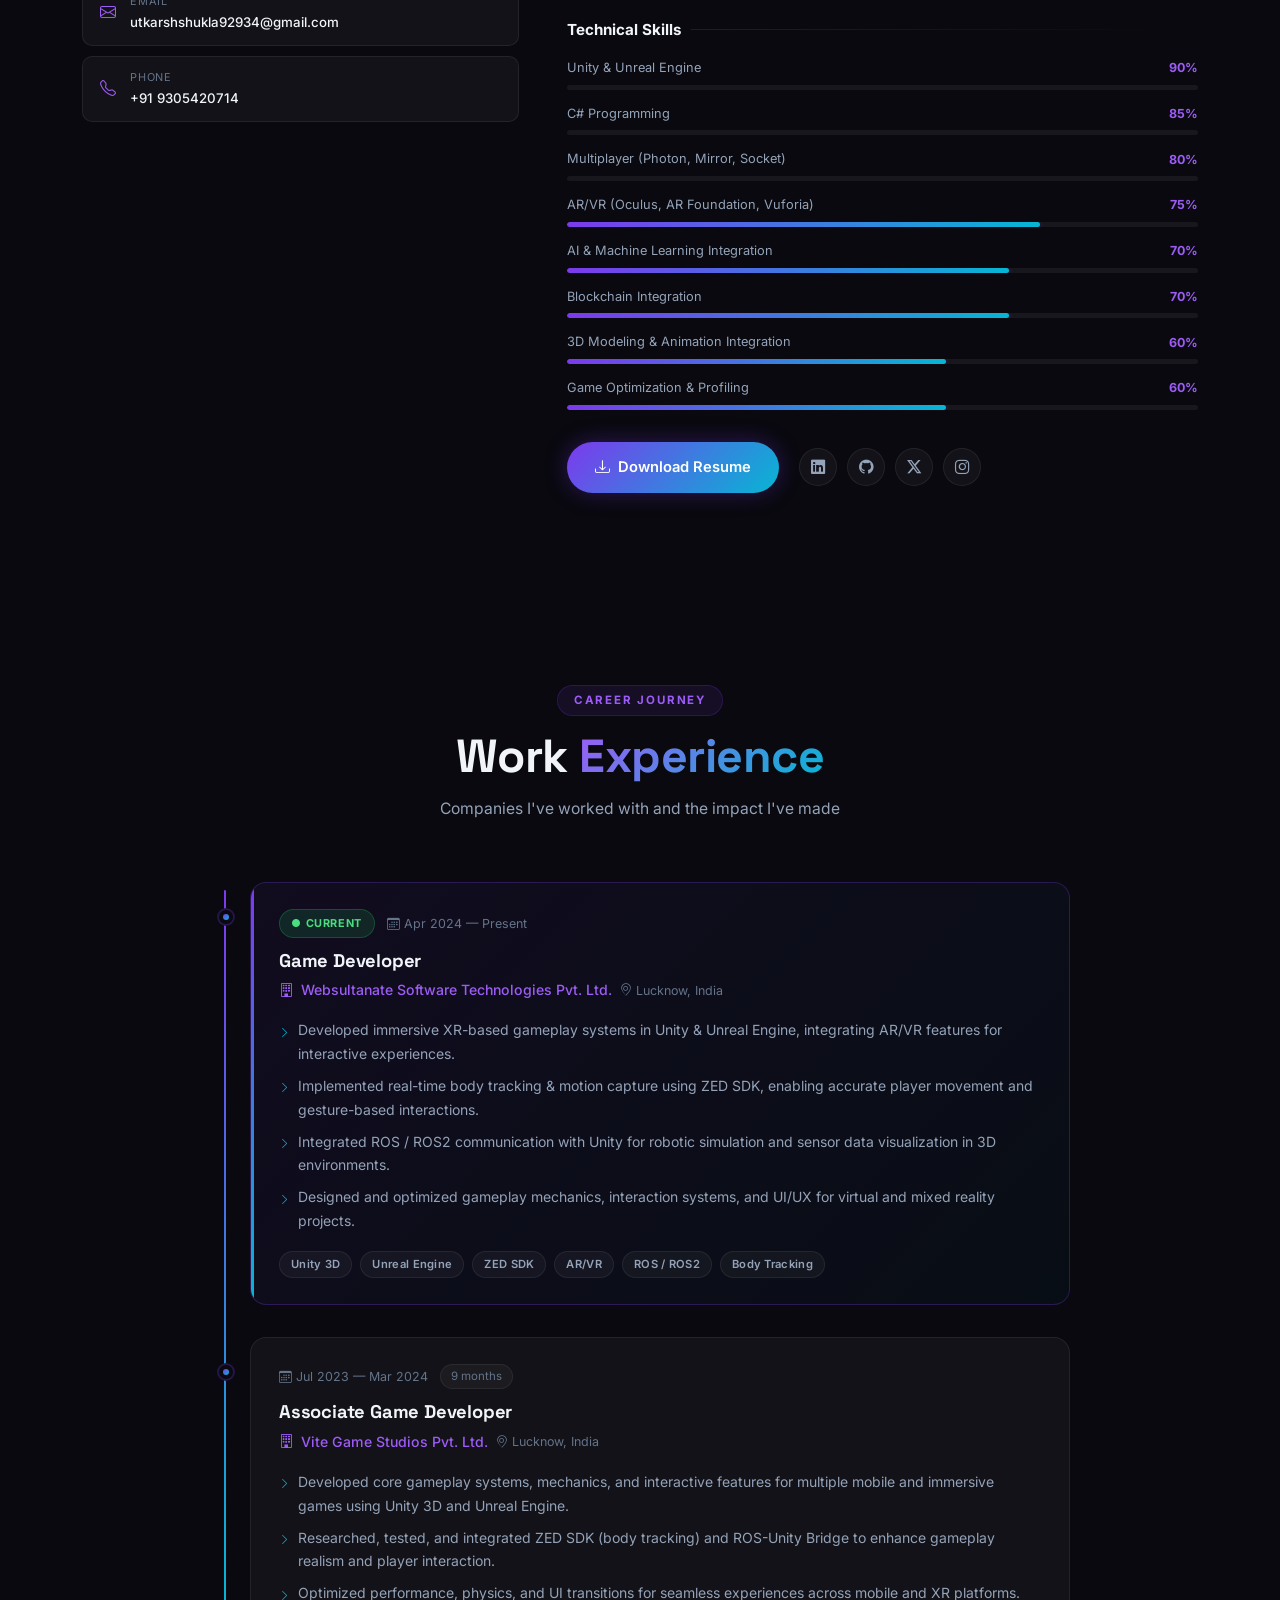
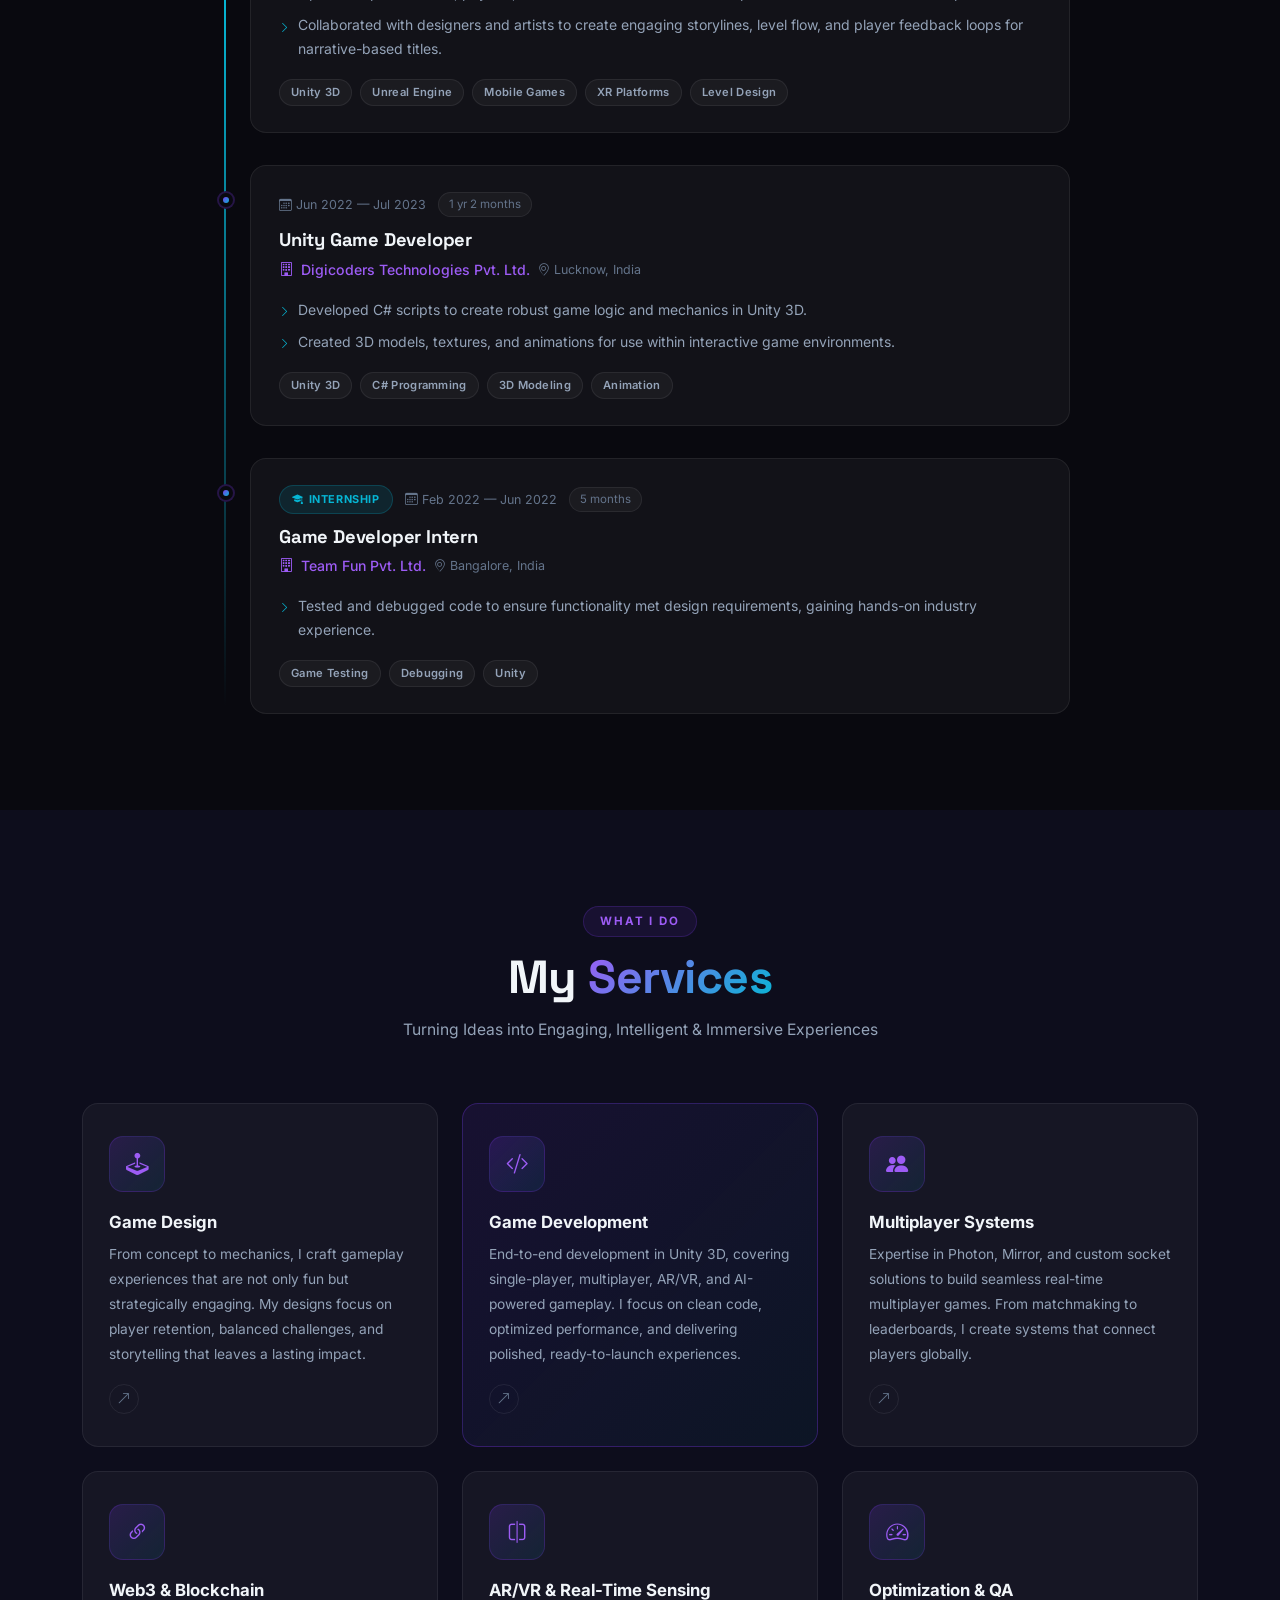
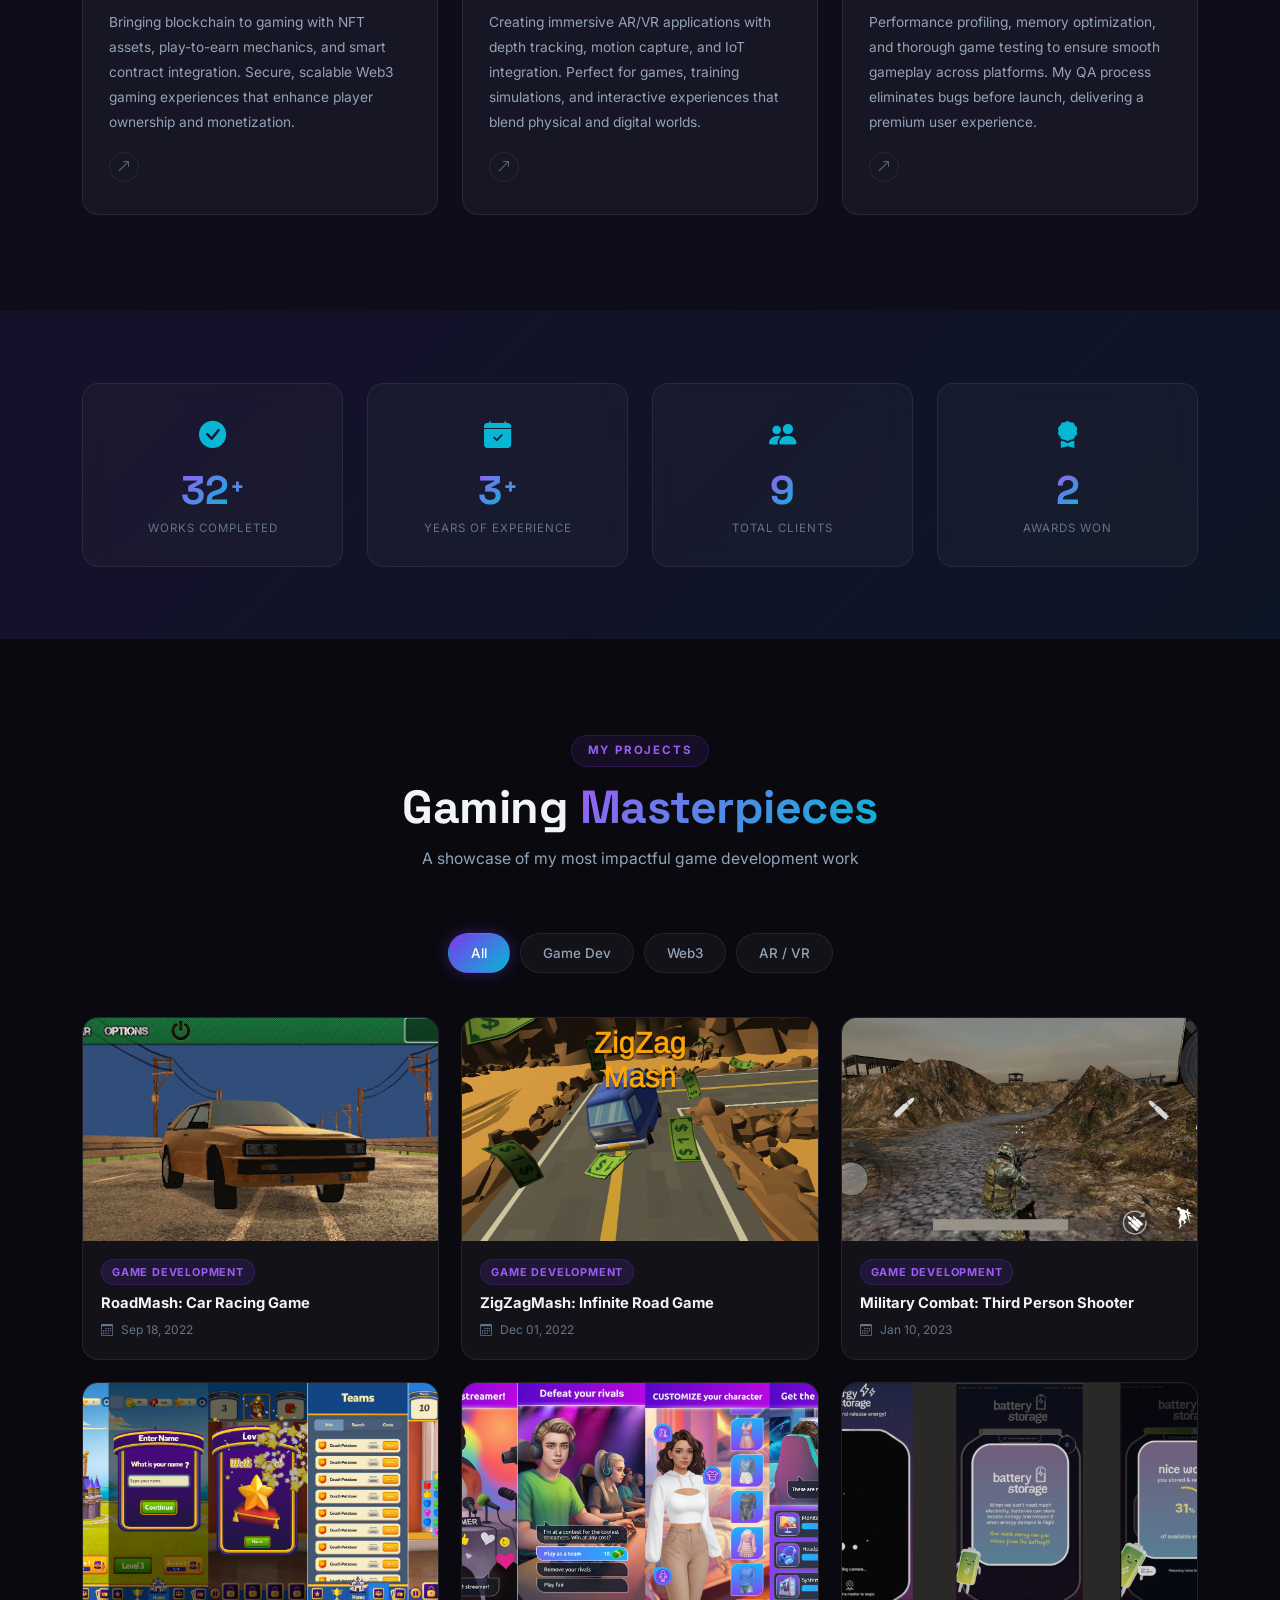
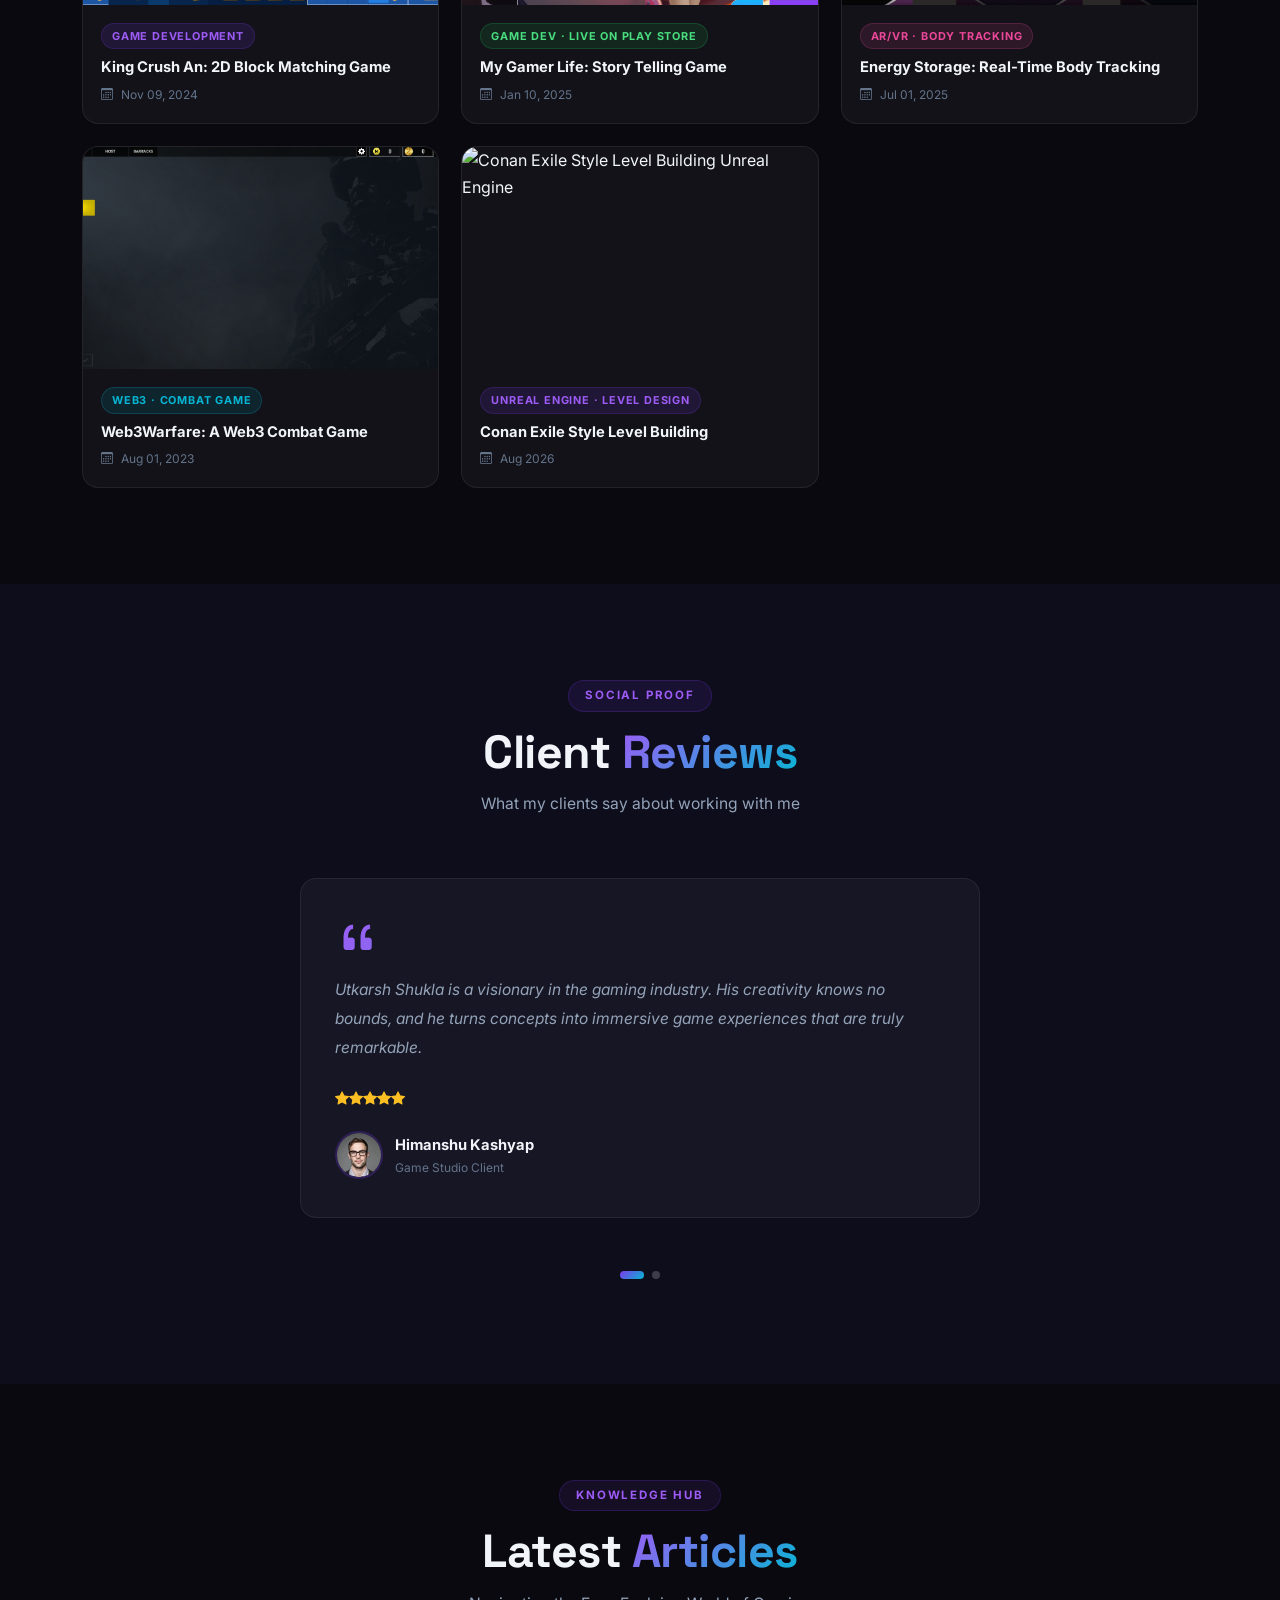
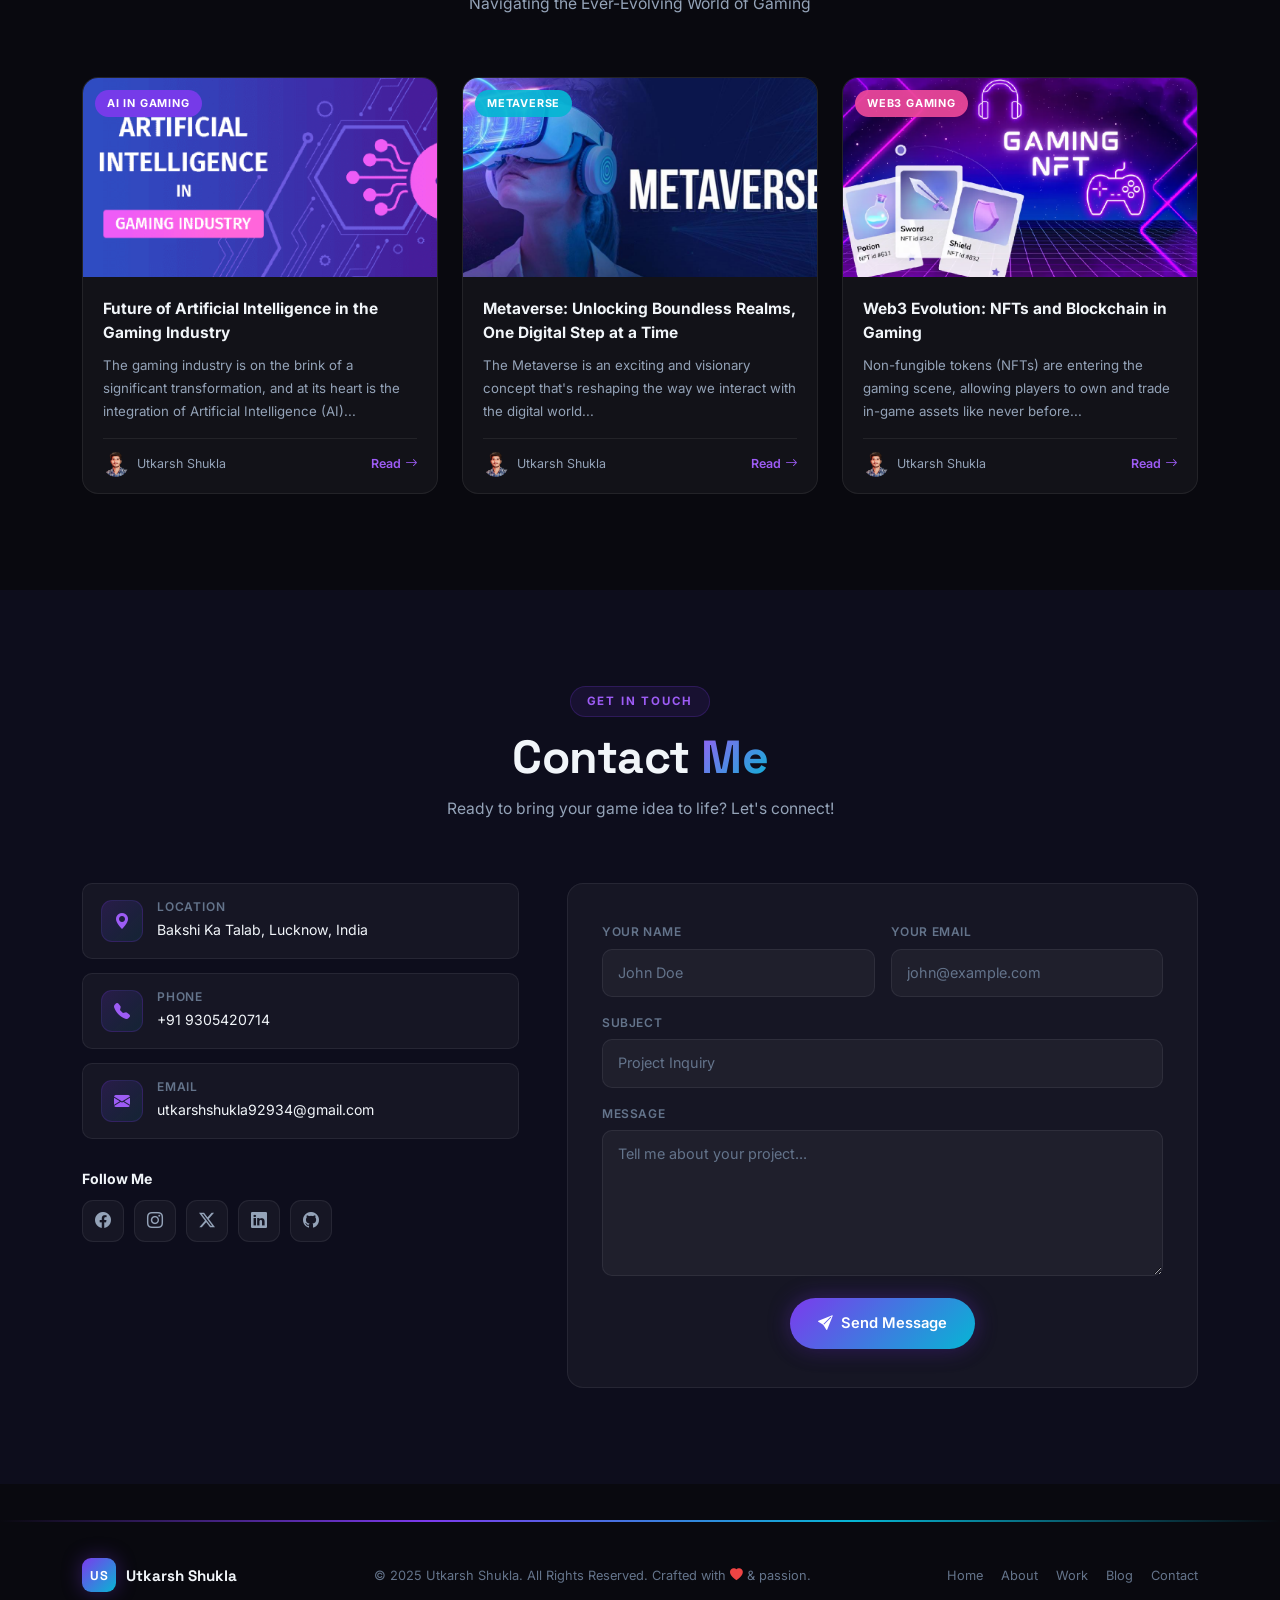
==== commit f7ab26ef: "feat: Add Conan Exile Style Level Building (Unreal Engine) project to portfolio" ====
--- a/index.html
+++ b/index.html
@@ -700,6 +700,25 @@
               </div>
             </div>
           </div>
+          <div class="portfolio-item" data-category="game" data-aos="fade-up" data-aos-delay="100">
+            <div class="portfolio-card">
+              <div class="portfolio-img-wrap">
+                <img src="assets/img/Conan-Exile-Style-level-Building.png" alt="Conan Exile Style Level Building Unreal Engine" class="portfolio-img" loading="lazy">
+                <div class="portfolio-overlay">
+                  <div class="overlay-btns">
+                    <a href="assets/img/Conan-Exile-Style-level-Building.png" class="ovr-btn portfolio-lightbox" data-gallery="portfolioGallery" title="Conan Exile Style Level Building"><i class="bi bi-zoom-in"></i></a>
+                    <a href="https://drive.google.com/file/d/1Mh1EF2NNNO650V386HRxjX_WYdNZ6WyX/view?usp=sharing" class="ovr-btn" target="_blank" rel="noopener noreferrer" title="Watch Demo"><i class="bi bi-play-circle-fill"></i></a>
+                  </div>
+                </div>
+              </div>
+              <div class="portfolio-info">
+                <span class="ptag game-tag">Unreal Engine &middot; Level Design</span>
+                <h3 class="ptitle">Conan Exile Style Level Building</h3>
+                <p class="pdate"><i class="bi bi-calendar3"></i>&nbsp;Aug 2026</p>
+              </div>
+            </div>
+          </div>
+
 
         </div>
       </div>
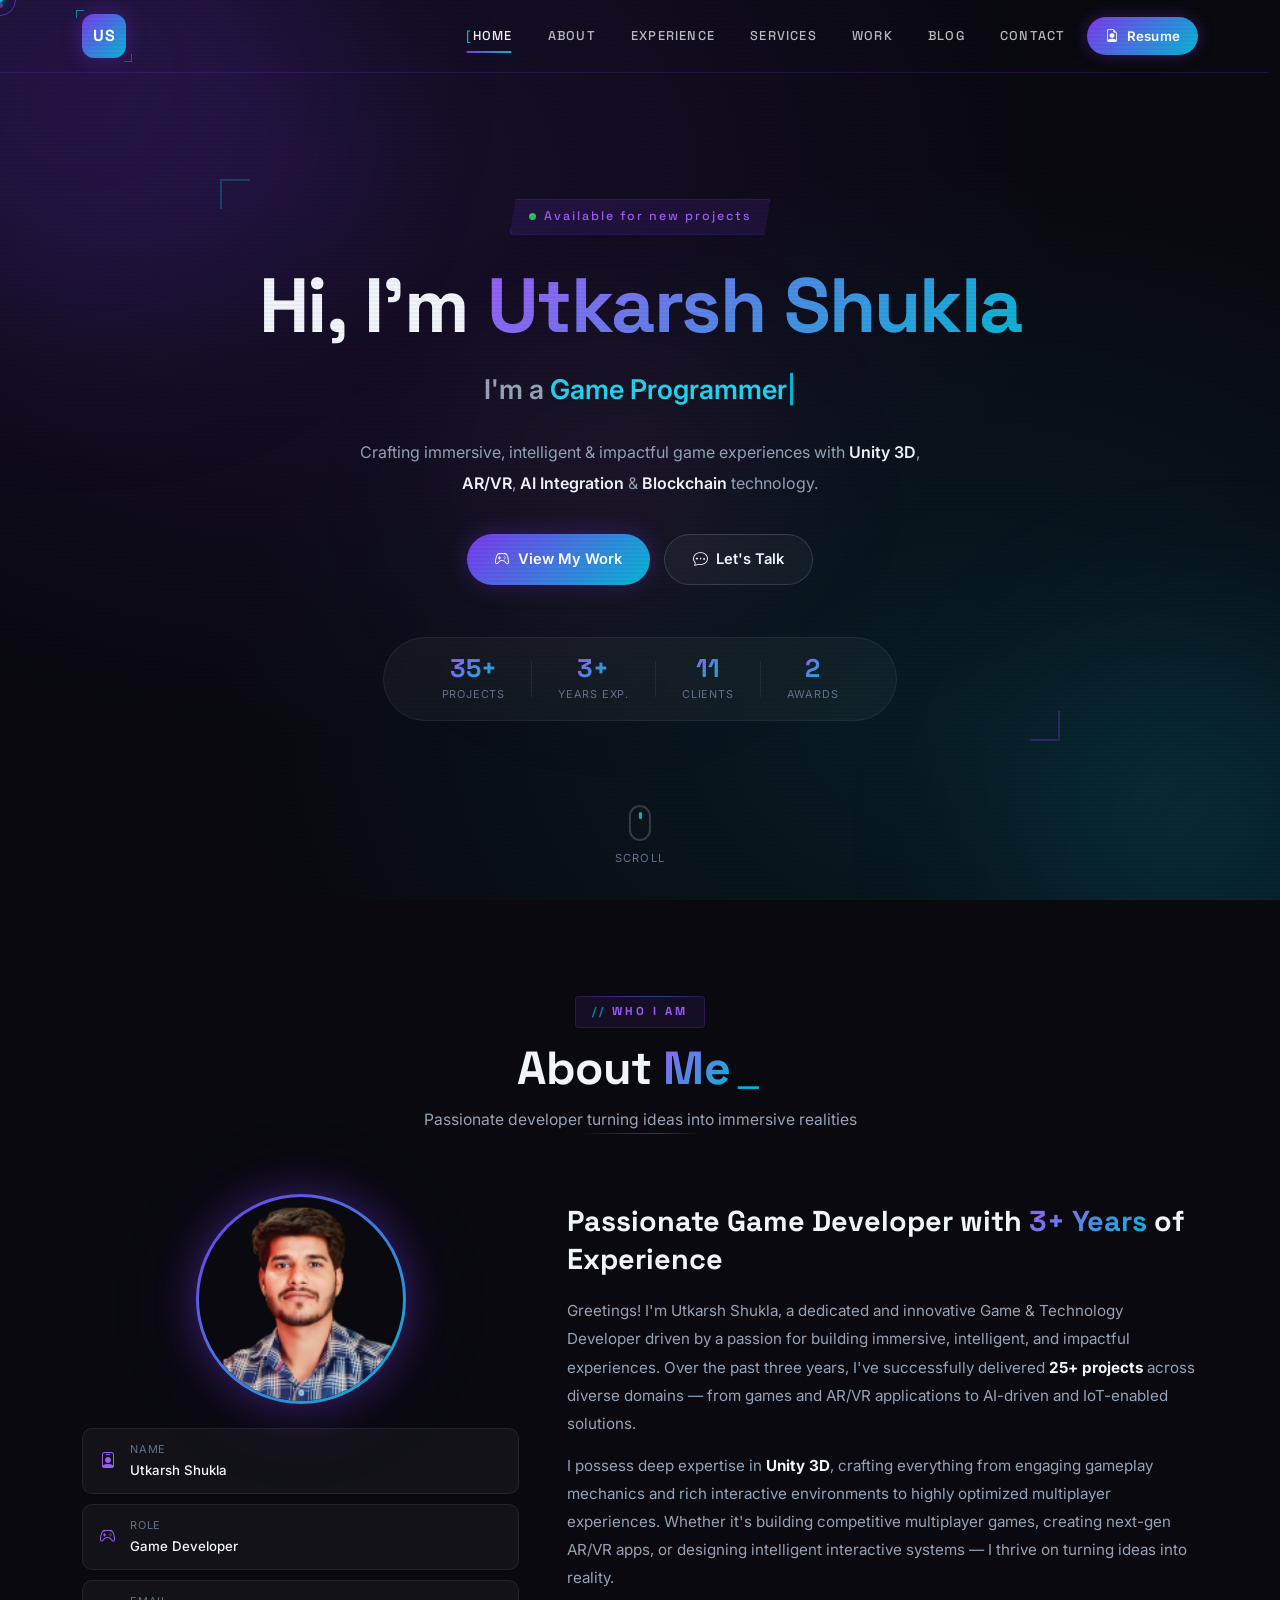
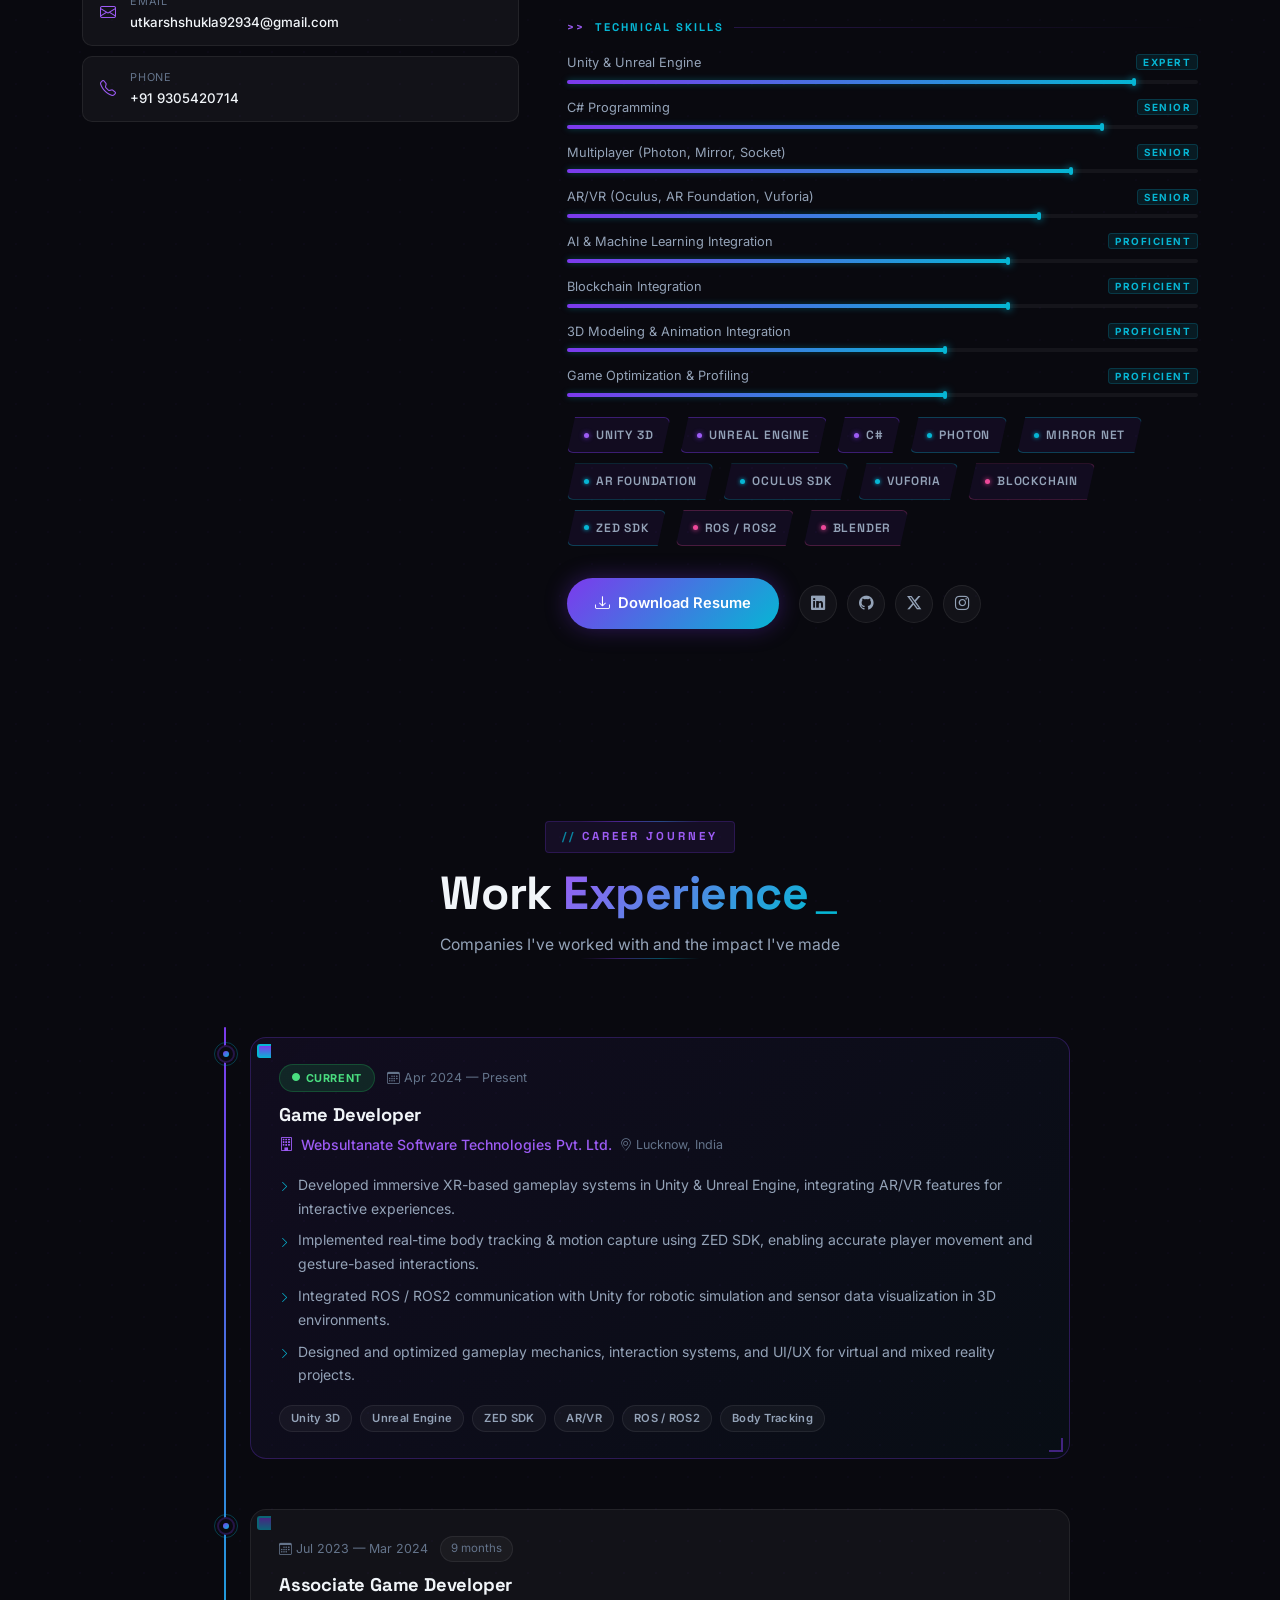
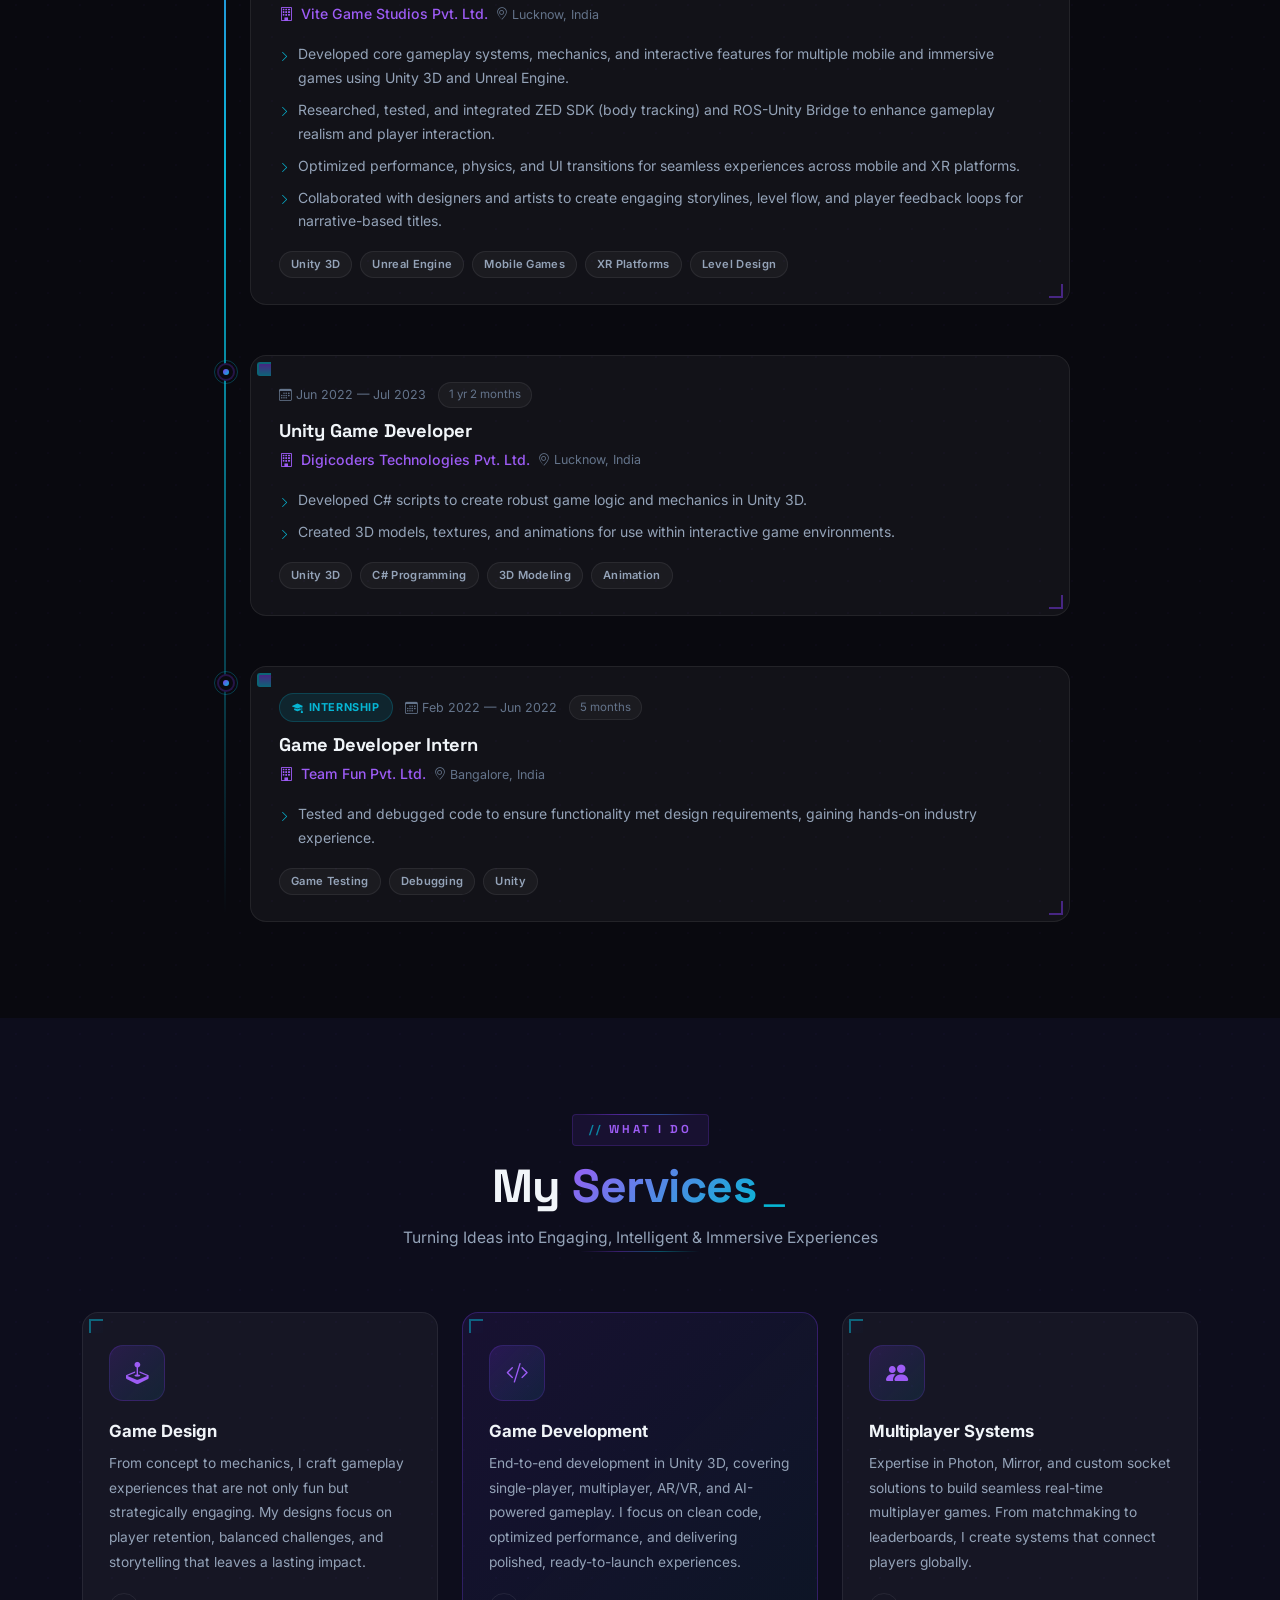
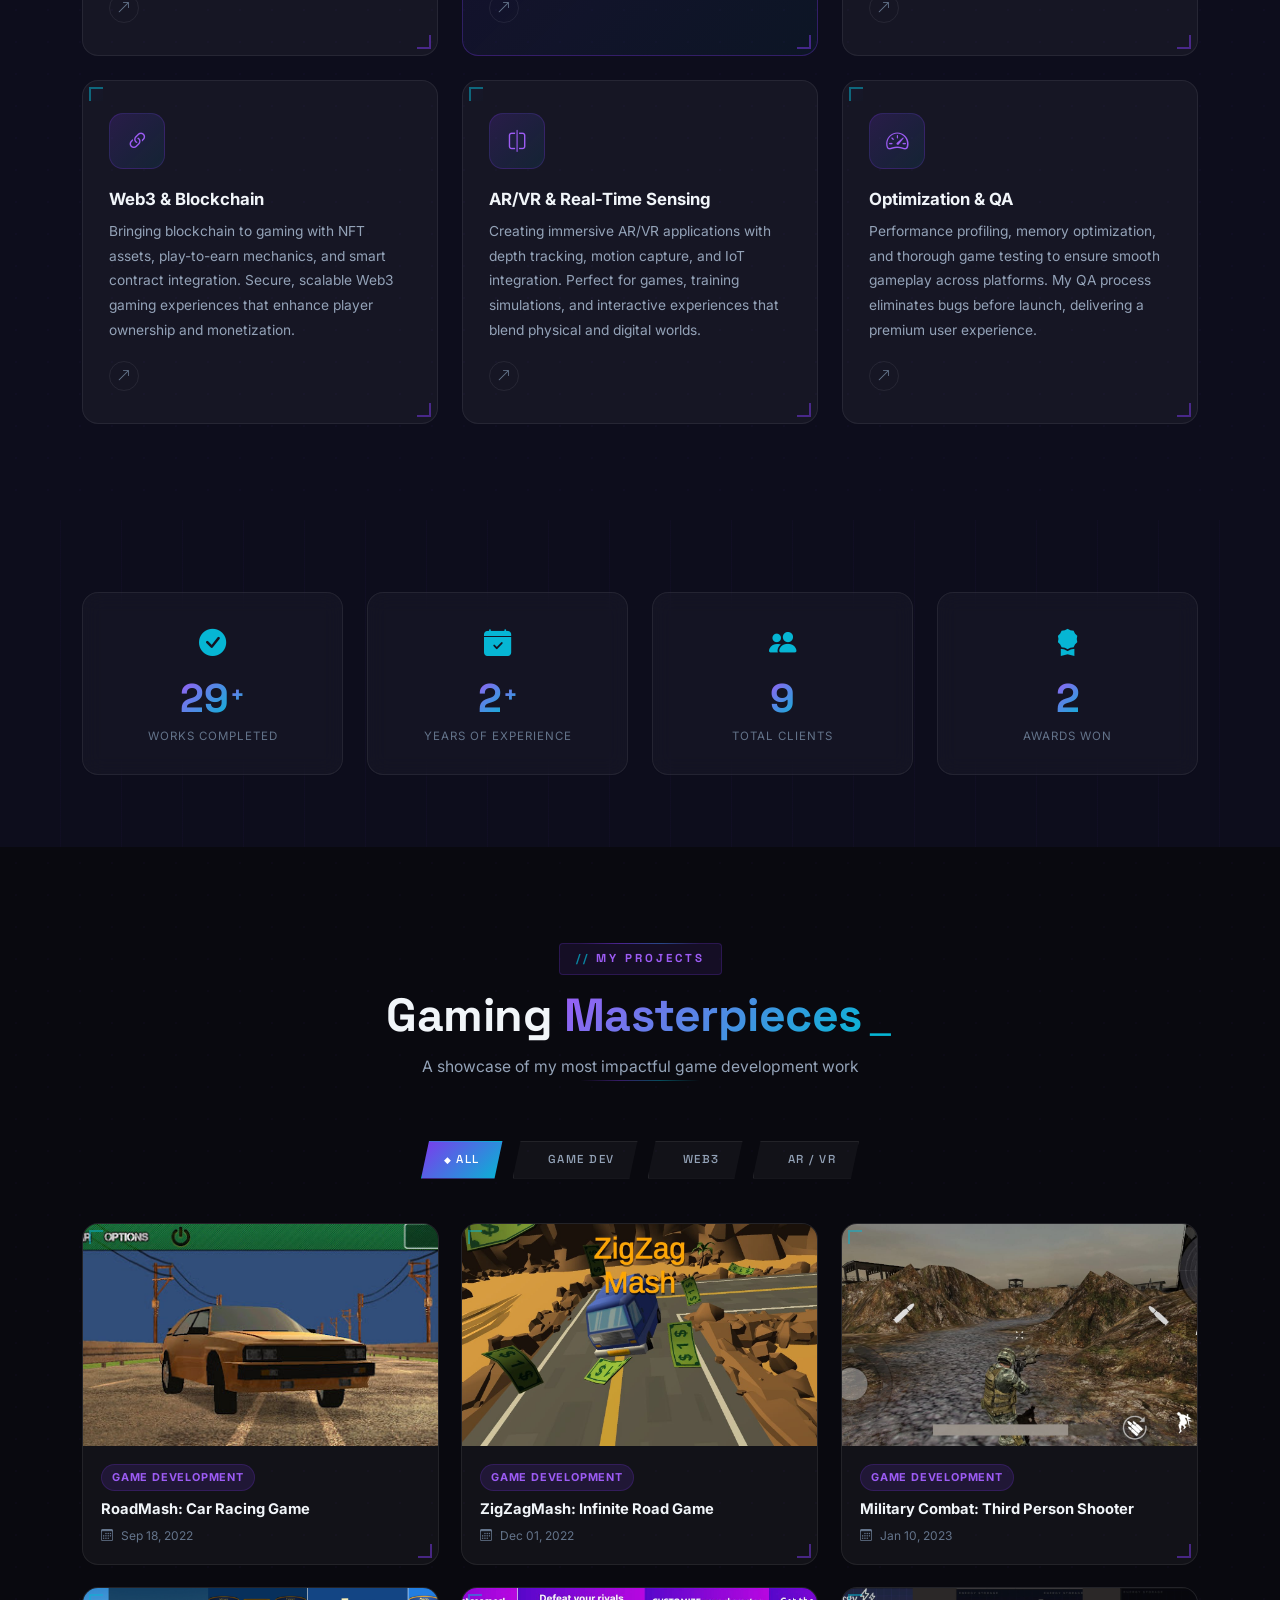
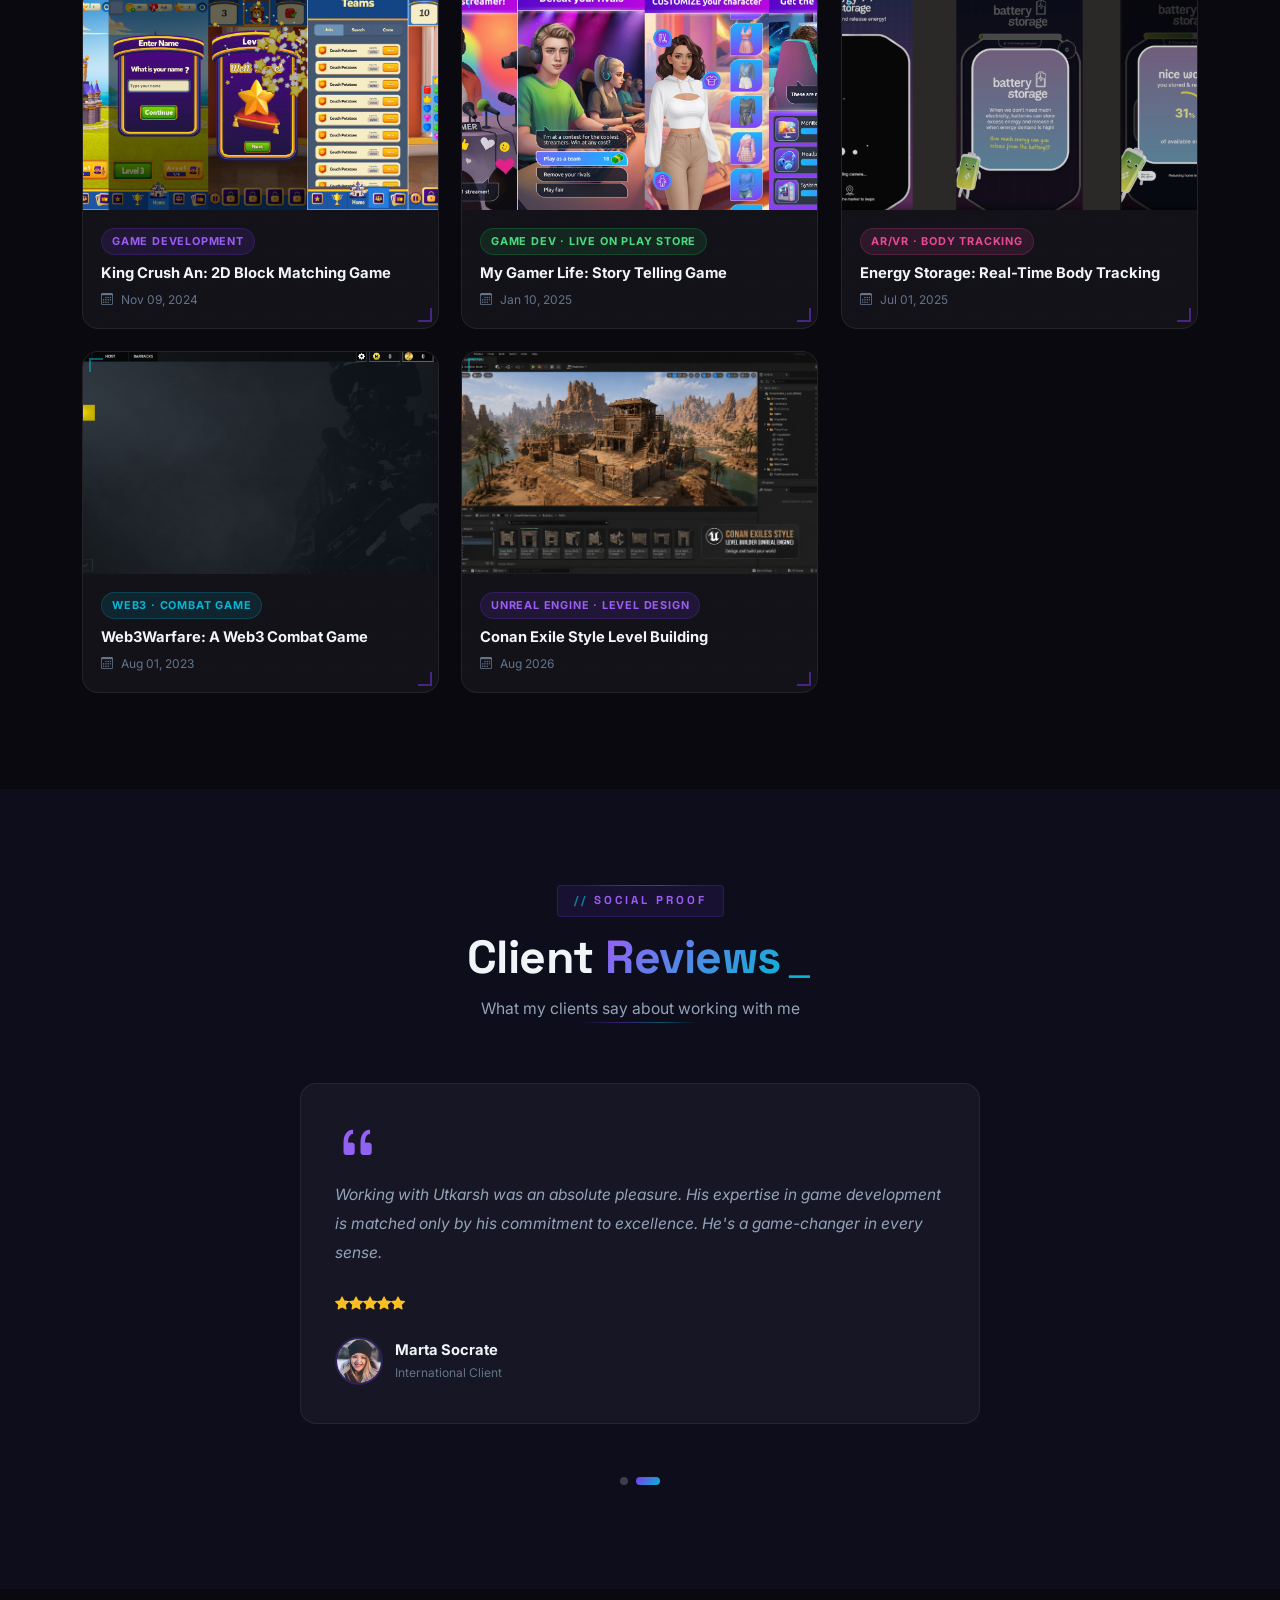
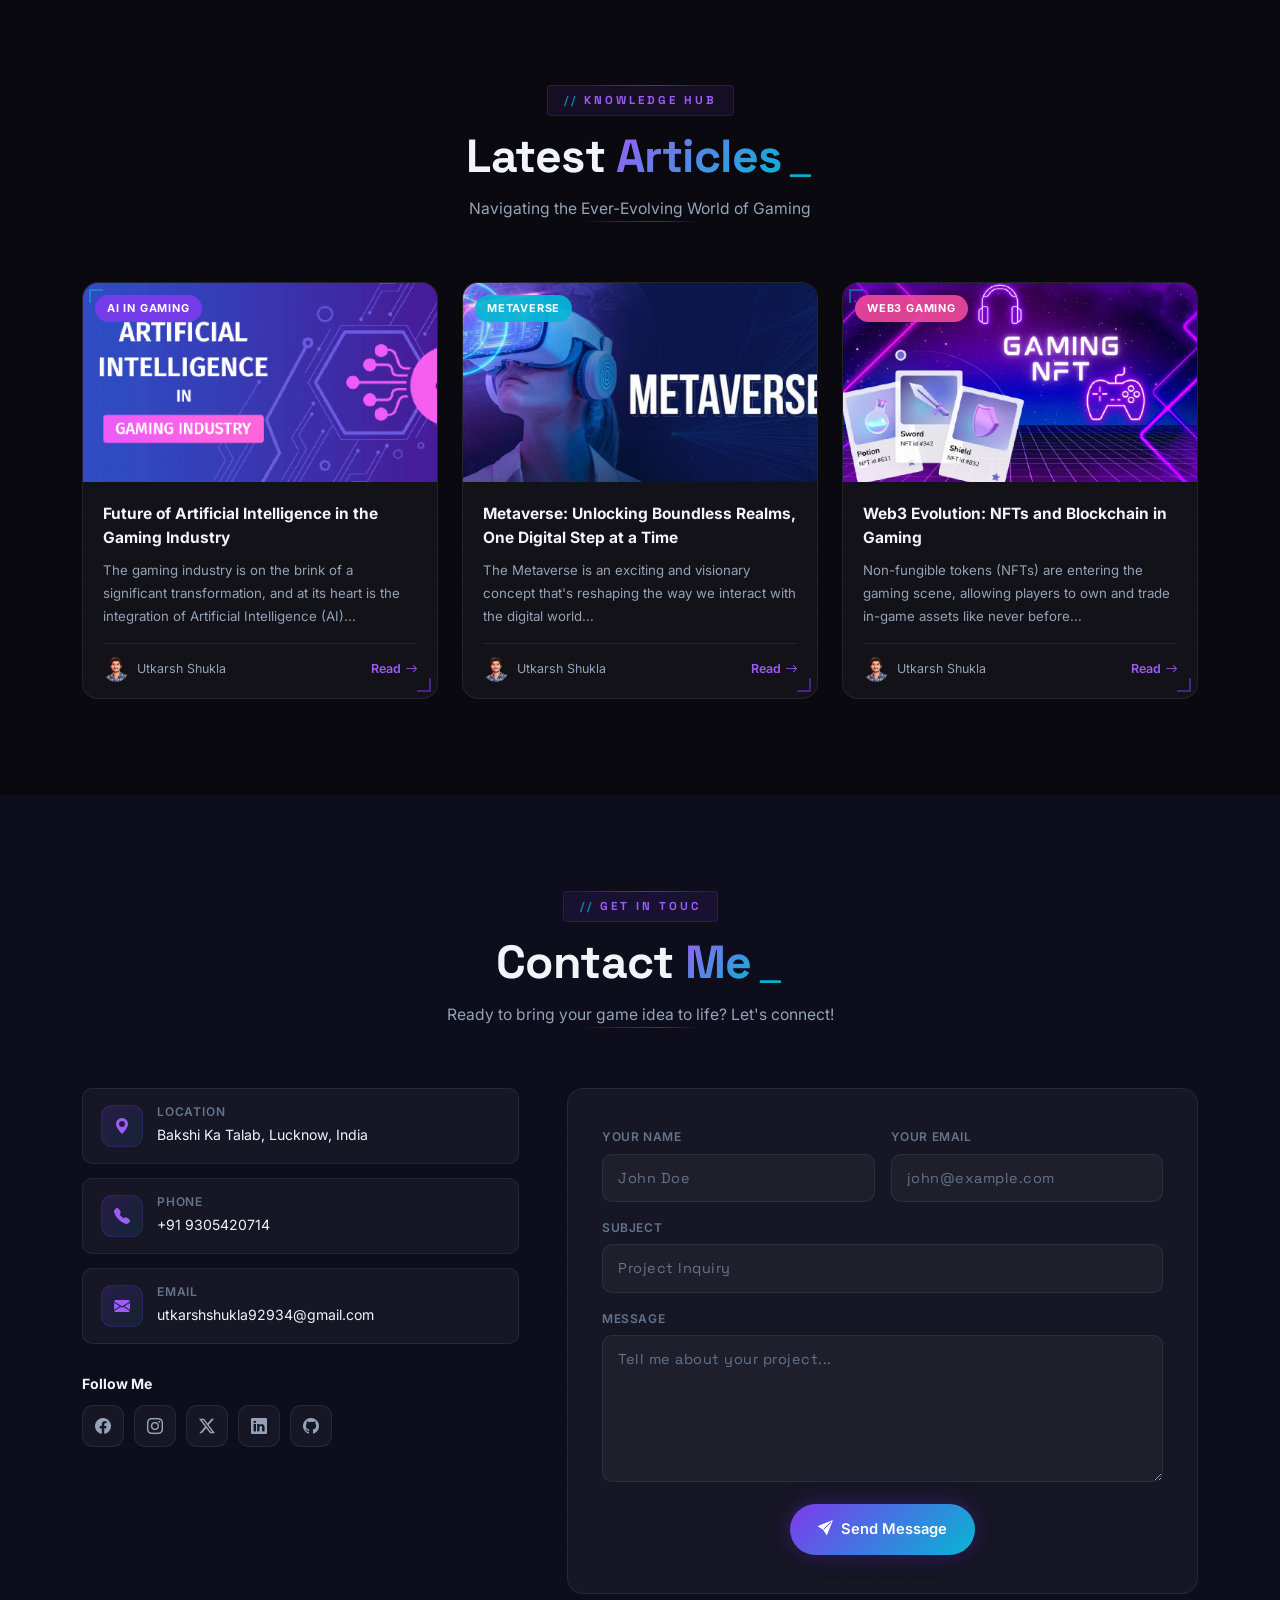
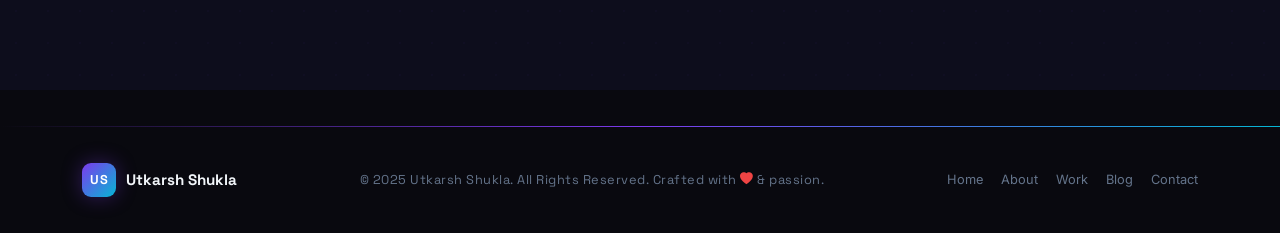
==== commit 32e0283e: "feat: Add Game Dev HUD theme - custom cursor, scanlines, glitch, HUD navbar, boot preloader, XP skil" ====
--- a/index.html
+++ b/index.html
@@ -30,17 +30,21 @@
   <link href="https://unpkg.com/aos@2.3.4/dist/aos.css" rel="stylesheet">
   <!-- Custom Theme CSS (loads last to override Bootstrap) -->
   <link href="assets/css/style.css" rel="stylesheet">
+  <!-- Game Dev HUD Theme -->
+  <link href="assets/css/game-hud.css" rel="stylesheet">
 </head>
 
 <body>
 
-  <!-- ======= Preloader ======= -->
+  <!-- ======= Preloader (Game Boot) ======= -->
   <div id="preloader">
-    <div class="preloader-inner">
-      <div class="preloader-ring"></div>
-      <span class="preloader-text">US</span>
-    </div>
+    <!-- Game HUD JS will inject boot screen HTML here -->
+    <div class="preloader-inner"><div class="preloader-ring"></div><span class="preloader-text">US</span></div>
   </div>
+
+  <!-- ======= Custom HUD Cursor ======= -->
+  <div id="hud-cursor-outer"></div>
+  <div id="hud-cursor-inner"></div>
 
   <!-- ======= Back To Top ======= -->
   <a href="#" class="back-to-top d-flex align-items-center justify-content-center">
@@ -987,6 +991,8 @@
   <script src="https://unpkg.com/aos@2.3.4/dist/aos.js"></script>
   <script src="assets/js/main.js"></script>
   <script src="assets/js/portfolio.js"></script>
+  <!-- Game Dev HUD Enhancements -->
+  <script src="assets/js/game-hud.js"></script>
 
 </body>
 </html>
--- a/assets/css/game-hud.css
+++ b/assets/css/game-hud.css
@@ -0,0 +1,889 @@
+/*
+ * ============================================================
+ *  GAME DEV HUD THEME — Utkarsh Shukla Portfolio
+ *  Pure CSS — Zero extra dependencies
+ * ============================================================
+ */
+
+/* ============================================================
+   HUD 1. CUSTOM CROSSHAIR CURSOR
+   ============================================================ */
+*, *::before, *::after { cursor: none !important; }
+
+#hud-cursor-outer {
+  position: fixed;
+  top: 0; left: 0;
+  width: 32px; height: 32px;
+  border: 1.5px solid rgba(124, 58, 237, 0.7);
+  border-radius: 50%;
+  pointer-events: none;
+  z-index: 999999;
+  transform: translate(-50%, -50%);
+  transition: width 0.2s ease, height 0.2s ease, border-color 0.2s ease, background 0.2s ease;
+  mix-blend-mode: normal;
+}
+#hud-cursor-inner {
+  position: fixed;
+  top: 0; left: 0;
+  width: 5px; height: 5px;
+  background: var(--cyan);
+  border-radius: 50%;
+  pointer-events: none;
+  z-index: 1000000;
+  transform: translate(-50%, -50%);
+  box-shadow: 0 0 6px var(--cyan), 0 0 12px var(--cyan);
+  transition: transform 0.08s ease;
+}
+/* Crosshair lines */
+#hud-cursor-outer::before,
+#hud-cursor-outer::after {
+  content: '';
+  position: absolute;
+  background: rgba(124, 58, 237, 0.5);
+}
+#hud-cursor-outer::before {
+  width: 1px; height: 8px;
+  top: 50%; left: 50%;
+  transform: translate(-50%, -50%);
+}
+#hud-cursor-outer::after {
+  width: 8px; height: 1px;
+  top: 50%; left: 50%;
+  transform: translate(-50%, -50%);
+}
+
+/* Cursor hover state — triggered via JS class */
+body.cursor-hover #hud-cursor-outer {
+  width: 48px; height: 48px;
+  border-color: var(--cyan);
+  background: rgba(6, 182, 212, 0.06);
+}
+/* Cursor click state */
+body.cursor-click #hud-cursor-outer {
+  width: 20px; height: 20px;
+  border-color: var(--pink);
+  background: rgba(236, 72, 153, 0.15);
+}
+#hud-cursor-inner.clicked {
+  background: var(--pink);
+  box-shadow: 0 0 10px var(--pink);
+}
+
+@media (max-width: 768px) {
+  #hud-cursor-outer, #hud-cursor-inner { display: none; }
+  * { cursor: auto !important; }
+}
+
+/* ============================================================
+   HUD 2. CRT SCANLINES OVERLAY
+   ============================================================ */
+body::after {
+  content: '';
+  position: fixed;
+  inset: 0;
+  z-index: 99998;
+  pointer-events: none;
+  background: repeating-linear-gradient(
+    0deg,
+    transparent,
+    transparent 2px,
+    rgba(0, 0, 0, 0.03) 2px,
+    rgba(0, 0, 0, 0.03) 4px
+  );
+  animation: scanlineMove 8s linear infinite;
+}
+@keyframes scanlineMove {
+  0%   { background-position: 0 0; }
+  100% { background-position: 0 100%; }
+}
+
+/* RGB chromatic aberration flicker — very subtle */
+body::before {
+  content: '';
+  position: fixed;
+  inset: 0;
+  z-index: 99997;
+  pointer-events: none;
+  background: transparent;
+  animation: crtFlicker 0.15s infinite;
+  opacity: 0.015;
+}
+@keyframes crtFlicker {
+  0%   { background: rgba(255,0,0,0.02); }
+  33%  { background: rgba(0,255,0,0.01); }
+  66%  { background: rgba(0,0,255,0.02); }
+  100% { background: transparent; }
+}
+
+/* ============================================================
+   HUD 3. HUD-STYLE NAVBAR
+   ============================================================ */
+#header {
+  clip-path: polygon(0 0, 100% 0, 100% calc(100% - 8px), calc(100% - 12px) 100%, 0 100%);
+  border-bottom: 1px solid rgba(124, 58, 237, 0.2) !important;
+}
+
+/* Animated scan-line under navbar */
+#header::after {
+  content: '';
+  position: absolute;
+  bottom: 0;
+  left: -100%;
+  width: 60%;
+  height: 1px;
+  background: linear-gradient(90deg, transparent, var(--cyan), var(--purple), transparent);
+  animation: navScan 3s linear infinite;
+}
+@keyframes navScan {
+  0%   { left: -60%; }
+  100% { left: 100%; }
+}
+
+/* HUD Corner bracket on logo */
+.logo-link {
+  position: relative;
+}
+.logo-link::before,
+.logo-link::after {
+  content: '';
+  position: absolute;
+  width: 8px; height: 8px;
+  transition: all 0.3s ease;
+  opacity: 0.7;
+}
+.logo-link::before {
+  top: -4px; left: -6px;
+  border-top: 1.5px solid var(--cyan);
+  border-left: 1.5px solid var(--cyan);
+}
+.logo-link::after {
+  bottom: -4px; right: -6px;
+  border-bottom: 1.5px solid var(--purple);
+  border-right: 1.5px solid var(--purple);
+}
+.logo-link:hover::before,
+.logo-link:hover::after { opacity: 1; width: 12px; height: 12px; }
+
+/* Nav link HUD style — monospace look with bracket hover */
+.navbar a.nav-link {
+  font-family: 'Space Grotesk', monospace;
+  font-size: 0.8rem !important;
+  letter-spacing: 1.2px !important;
+  text-transform: uppercase !important;
+}
+.navbar a.nav-link::before {
+  content: '[';
+  opacity: 0;
+  margin-right: 2px;
+  color: var(--cyan);
+  transition: opacity 0.2s ease;
+}
+.navbar a.nav-link.active::before,
+.navbar a.nav-link:hover::before { opacity: 1; }
+
+/* HUD status indicator — REMOVED (was overlapping Contact nav link) */
+
+/* ============================================================
+   HUD 4. GLITCH EFFECT ON HERO TITLE
+   ============================================================ */
+.hero-title {
+  position: relative;
+}
+.hero-title.glitch-active::before,
+.hero-title.glitch-active::after {
+  content: attr(data-text);
+  position: absolute;
+  top: 0; left: 0;
+  width: 100%;
+  height: 100%;
+  font-family: inherit;
+  font-size: inherit;
+  font-weight: inherit;
+  line-height: inherit;
+  letter-spacing: inherit;
+}
+.hero-title.glitch-active::before {
+  color: var(--cyan);
+  animation: glitchTop 0.3s ease-out forwards;
+  clip-path: polygon(0 0, 100% 0, 100% 35%, 0 35%);
+  -webkit-text-fill-color: var(--cyan);
+  background: none;
+  -webkit-background-clip: unset;
+  background-clip: unset;
+}
+.hero-title.glitch-active::after {
+  color: var(--pink);
+  animation: glitchBottom 0.3s ease-out forwards;
+  clip-path: polygon(0 60%, 100% 60%, 100% 100%, 0 100%);
+  -webkit-text-fill-color: var(--pink);
+  background: none;
+  -webkit-background-clip: unset;
+  background-clip: unset;
+}
+@keyframes glitchTop {
+  0%   { transform: translate(-3px, -2px) skew(-1deg); opacity: 0.8; }
+  25%  { transform: translate(3px, -1px)  skew(1deg);  opacity: 0.9; }
+  50%  { transform: translate(-2px, 2px)  skew(-0.5deg); opacity: 0.7; }
+  75%  { transform: translate(2px, 1px)   skew(0.5deg); opacity: 0.6; }
+  100% { transform: translate(0, 0);      opacity: 0; }
+}
+@keyframes glitchBottom {
+  0%   { transform: translate(3px, 2px)  skew(1deg);   opacity: 0.8; }
+  25%  { transform: translate(-3px, 1px) skew(-1deg);  opacity: 0.9; }
+  50%  { transform: translate(2px, -2px) skew(0.5deg); opacity: 0.7; }
+  75%  { transform: translate(-2px, -1px) skew(-0.5deg); opacity: 0.6; }
+  100% { transform: translate(0, 0);     opacity: 0; }
+}
+
+/* Constant subtle glitch on gradient text */
+.gradient-text {
+  animation: gradientShimmer 4s ease-in-out infinite;
+}
+@keyframes gradientShimmer {
+  0%, 90%, 100% { filter: none; }
+  92%  { filter: brightness(1.3) hue-rotate(20deg); }
+  94%  { filter: brightness(0.9) hue-rotate(-10deg); }
+  96%  { filter: brightness(1.2) hue-rotate(15deg); }
+}
+
+/* ============================================================
+   HUD 5. HUD CORNER DECORATORS ON CARDS
+   ============================================================ */
+.portfolio-card,
+.service-card,
+.exp-card,
+.blog-card,
+.testimonial-card,
+.about-photo-wrapper,
+.hero-stats {
+  position: relative;
+}
+
+.portfolio-card::before, .portfolio-card::after,
+.service-card::before,  .service-card::after,
+.exp-card::before,      .exp-card::after,
+.blog-card::before,     .blog-card::after {
+  content: '';
+  position: absolute;
+  width: 14px; height: 14px;
+  z-index: 2;
+  transition: all 0.3s ease;
+  pointer-events: none;
+}
+/* Top-left corner */
+.portfolio-card::before,
+.service-card::before,
+.exp-card::before,
+.blog-card::before {
+  top: 6px; left: 6px;
+  border-top: 2px solid var(--cyan);
+  border-left: 2px solid var(--cyan);
+  opacity: 0.5;
+}
+/* Bottom-right corner */
+.portfolio-card::after,
+.service-card::after,
+.exp-card::after,
+.blog-card::after {
+  bottom: 6px; right: 6px;
+  border-bottom: 2px solid var(--purple);
+  border-right: 2px solid var(--purple);
+  opacity: 0.5;
+}
+/* Hover: corners glow & expand slightly */
+.portfolio-card:hover::before, .service-card:hover::before,
+.exp-card:hover::before, .blog-card:hover::before {
+  opacity: 1; width: 18px; height: 18px;
+  border-color: var(--cyan-light);
+  box-shadow: -2px -2px 8px rgba(6, 182, 212, 0.4);
+}
+.portfolio-card:hover::after, .service-card:hover::after,
+.exp-card:hover::after, .blog-card:hover::after {
+  opacity: 1; width: 18px; height: 18px;
+  border-color: var(--purple-light);
+  box-shadow: 2px 2px 8px rgba(124, 58, 237, 0.4);
+}
+
+/* ============================================================
+   HUD 6. GAME BOOT PRELOADER
+   ============================================================ */
+#preloader {
+  background: #05050d;
+  flex-direction: column;
+  gap: 0;
+}
+
+.preloader-inner { display: none !important; } /* hide old ring */
+
+.preloader-hud {
+  display: flex;
+  flex-direction: column;
+  align-items: center;
+  gap: 20px;
+  width: 320px;
+}
+
+.preloader-logo-text {
+  font-family: 'Space Grotesk', monospace;
+  font-size: 2.5rem;
+  font-weight: 900;
+  letter-spacing: 6px;
+  background: linear-gradient(135deg, var(--purple-light), var(--cyan));
+  -webkit-background-clip: text;
+  -webkit-text-fill-color: transparent;
+  background-clip: text;
+  text-transform: uppercase;
+  animation: logoPulse 1s ease-in-out infinite alternate;
+}
+@keyframes logoPulse {
+  from { filter: brightness(1); }
+  to   { filter: brightness(1.4); }
+}
+
+.preloader-system-text {
+  font-family: 'Space Grotesk', monospace;
+  font-size: 0.65rem;
+  letter-spacing: 3px;
+  color: rgba(6, 182, 212, 0.7);
+  text-transform: uppercase;
+}
+
+.preloader-bar-wrap {
+  width: 100%;
+  height: 3px;
+  background: rgba(255,255,255,0.06);
+  border-radius: 2px;
+  overflow: hidden;
+  position: relative;
+}
+.preloader-bar-fill {
+  height: 100%;
+  width: 0%;
+  background: linear-gradient(90deg, var(--purple), var(--cyan));
+  border-radius: 2px;
+  transition: width 0.15s linear;
+  box-shadow: 0 0 10px var(--cyan);
+  position: relative;
+}
+.preloader-bar-fill::after {
+  content: '';
+  position: absolute;
+  right: 0; top: 0;
+  width: 20px; height: 100%;
+  background: rgba(255,255,255,0.5);
+  filter: blur(4px);
+}
+
+.preloader-status {
+  font-family: 'Space Grotesk', monospace;
+  font-size: 0.6rem;
+  letter-spacing: 2px;
+  color: rgba(124, 58, 237, 0.8);
+  text-transform: uppercase;
+  min-height: 14px;
+  text-align: center;
+}
+.preloader-pct {
+  font-family: 'Space Grotesk', monospace;
+  font-size: 0.7rem;
+  color: var(--cyan);
+  letter-spacing: 1px;
+  min-width: 40px;
+  text-align: right;
+  align-self: flex-end;
+}
+
+/* Corner brackets on preloader */
+#preloader::before,
+#preloader::after {
+  content: '';
+  position: absolute;
+  width: 24px; height: 24px;
+}
+#preloader::before {
+  top: 40px; left: 40px;
+  border-top: 2px solid var(--cyan);
+  border-left: 2px solid var(--cyan);
+  opacity: 0.5;
+}
+#preloader::after {
+  bottom: 40px; right: 40px;
+  border-bottom: 2px solid var(--purple);
+  border-right: 2px solid var(--purple);
+  opacity: 0.5;
+}
+
+.preloader-granted {
+  font-family: 'Space Grotesk', monospace;
+  font-size: 1rem;
+  letter-spacing: 6px;
+  color: #22c55e;
+  text-transform: uppercase;
+  opacity: 0;
+  transition: opacity 0.4s ease;
+  text-shadow: 0 0 20px rgba(34, 197, 94, 0.7);
+}
+.preloader-granted.show { opacity: 1; }
+
+/* ============================================================
+   HUD 7. HUD SECTION HEADERS
+   ============================================================ */
+.section-tag {
+  font-family: 'Space Grotesk', monospace !important;
+  letter-spacing: 3px !important;
+  border-radius: 4px !important;
+  position: relative;
+}
+.section-tag::before { content: '// '; color: var(--cyan); opacity: 0.7; }
+
+/* Terminal cursor blink on section titles */
+.section-title::after {
+  content: '_';
+  display: inline-block;
+  color: var(--cyan);
+  opacity: 1;
+  margin-left: 4px;
+  animation: termBlink 1.2s step-start infinite;
+  font-weight: 300;
+  vertical-align: baseline;
+}
+@keyframes termBlink {
+  0%, 100% { opacity: 1; }
+  50%       { opacity: 0; }
+}
+
+/* HUD scan lines flanking section title */
+.section-header {
+  position: relative;
+}
+.section-header::before,
+.section-header::after {
+  content: '';
+  position: absolute;
+  left: 50%;
+  transform: translateX(-50%);
+  height: 1px;
+  width: 120px;
+  background: linear-gradient(90deg, transparent, var(--purple), var(--cyan), transparent);
+  opacity: 0.4;
+}
+.section-header::before { top: 0; }
+.section-header::after  { bottom: 0; }
+
+/* ============================================================
+   HUD 8. HEX/BADGE SKILL SECTION REDESIGN
+   ============================================================ */
+.skill-badges-grid {
+  display: flex;
+  flex-wrap: wrap;
+  gap: 10px;
+  margin: 20px 0 32px;
+}
+
+.skill-badge {
+  display: inline-flex;
+  align-items: center;
+  gap: 7px;
+  padding: 7px 16px;
+  background: rgba(124, 58, 237, 0.08);
+  border: 1px solid rgba(124, 58, 237, 0.22);
+  border-radius: 6px;
+  font-family: 'Space Grotesk', monospace;
+  font-size: 0.75rem;
+  font-weight: 600;
+  color: var(--text-2);
+  letter-spacing: 0.8px;
+  text-transform: uppercase;
+  cursor: default;
+  position: relative;
+  overflow: hidden;
+  transition: all 0.3s ease;
+  clip-path: polygon(8px 0%, 100% 0%, calc(100% - 8px) 100%, 0% 100%);
+}
+.skill-badge::before {
+  content: '';
+  position: absolute;
+  inset: 0;
+  background: linear-gradient(135deg, var(--purple), var(--cyan));
+  opacity: 0;
+  transition: opacity 0.3s ease;
+}
+.skill-badge:hover {
+  border-color: var(--cyan);
+  color: var(--text);
+  transform: translateY(-2px) scale(1.04);
+  box-shadow: 0 0 16px rgba(6, 182, 212, 0.3);
+}
+.skill-badge:hover::before { opacity: 0.12; }
+
+.skill-badge .sb-dot {
+  width: 5px; height: 5px;
+  border-radius: 50%;
+  background: var(--cyan);
+  flex-shrink: 0;
+  box-shadow: 0 0 4px var(--cyan);
+}
+.skill-badge.tier-1 { border-color: rgba(124, 58, 237, 0.4); }
+.skill-badge.tier-1 .sb-dot { background: var(--purple-light); box-shadow: 0 0 5px var(--purple); }
+.skill-badge.tier-2 { border-color: rgba(6, 182, 212, 0.3); }
+.skill-badge.tier-2 .sb-dot { background: var(--cyan); }
+.skill-badge.tier-3 { border-color: rgba(236, 72, 153, 0.25); }
+.skill-badge.tier-3 .sb-dot { background: var(--pink); box-shadow: 0 0 5px var(--pink); }
+
+/* Skill XP bar (replaces boring progress bar) */
+.skill-xp-wrap {
+  margin-bottom: 10px;
+}
+.skill-xp-label {
+  display: flex;
+  justify-content: space-between;
+  align-items: center;
+  margin-bottom: 4px;
+}
+.skill-xp-name {
+  font-size: 0.78rem;
+  color: var(--text-2);
+  font-family: 'Space Grotesk', monospace;
+  letter-spacing: 0.5px;
+}
+.skill-xp-rank {
+  font-size: 0.62rem;
+  font-weight: 700;
+  color: var(--cyan);
+  letter-spacing: 1.5px;
+  text-transform: uppercase;
+  background: rgba(6, 182, 212, 0.1);
+  border: 1px solid rgba(6, 182, 212, 0.2);
+  padding: 1px 6px;
+  border-radius: 3px;
+}
+.skill-xp-bar {
+  height: 4px;
+  background: rgba(255,255,255,0.05);
+  border-radius: 2px;
+  overflow: visible;
+  position: relative;
+}
+.skill-xp-fill {
+  height: 100%;
+  border-radius: 2px;
+  background: linear-gradient(90deg, var(--purple), var(--cyan));
+  transition: width 1.4s cubic-bezier(0.25, 1, 0.5, 1);
+  position: relative;
+  box-shadow: 0 0 6px var(--glow-c);
+}
+.skill-xp-fill::after {
+  content: '';
+  position: absolute;
+  right: -1px; top: -2px;
+  width: 4px; height: 8px;
+  background: var(--cyan);
+  border-radius: 2px;
+  box-shadow: 0 0 8px var(--cyan);
+  animation: xpCursor 1s ease-in-out infinite alternate;
+}
+@keyframes xpCursor {
+  from { opacity: 1; box-shadow: 0 0 8px var(--cyan); }
+  to   { opacity: 0.4; box-shadow: 0 0 3px var(--cyan); }
+}
+
+/* ============================================================
+   HUD 9. 3D CARD TILT STYLES
+   ============================================================ */
+.portfolio-card {
+  transform-style: preserve-3d;
+  will-change: transform;
+}
+.portfolio-card .portfolio-img-wrap {
+  transform: translateZ(8px);
+}
+.portfolio-card .portfolio-info {
+  transform: translateZ(4px);
+}
+
+/* ============================================================
+   HUD 10. HERO SECTION — ADDITIONAL HUD ELEMENTS
+   ============================================================ */
+
+/* HUD bracket corners around hero content */
+.hero-inner {
+  position: relative;
+}
+.hero-inner::before,
+.hero-inner::after {
+  content: '';
+  position: absolute;
+  width: 30px; height: 30px;
+  pointer-events: none;
+  opacity: 0.3;
+  animation: cornerPulse 3s ease-in-out infinite alternate;
+}
+.hero-inner::before {
+  top: -20px; left: -10px;
+  border-top: 2px solid var(--cyan);
+  border-left: 2px solid var(--cyan);
+}
+.hero-inner::after {
+  bottom: -20px; right: -10px;
+  border-bottom: 2px solid var(--purple);
+  border-right: 2px solid var(--purple);
+}
+@keyframes cornerPulse {
+  from { opacity: 0.2; }
+  to   { opacity: 0.7; }
+}
+
+/* Hero Badge — game HUD style */
+.hero-badge {
+  font-family: 'Space Grotesk', monospace !important;
+  letter-spacing: 2px !important;
+  border-radius: 4px !important;
+  clip-path: polygon(6px 0%, 100% 0%, calc(100% - 6px) 100%, 0% 100%);
+}
+
+/* Typed cursor style */
+.typed-cursor {
+  color: var(--cyan) !important;
+  animation: typedBlink 0.7s step-start infinite !important;
+}
+@keyframes typedBlink {
+  0%, 100% { opacity: 1; }
+  50%       { opacity: 0; }
+}
+
+/* ============================================================
+   HUD 11. PORTFOLIO FILTER BUTTONS — GAME STYLE
+   ============================================================ */
+.filter-btn {
+  font-family: 'Space Grotesk', monospace !important;
+  letter-spacing: 1.5px !important;
+  text-transform: uppercase !important;
+  font-size: 0.72rem !important;
+  clip-path: polygon(8px 0%, 100% 0%, calc(100% - 8px) 100%, 0% 100%) !important;
+  border-radius: 0 !important;
+  position: relative !important;
+}
+.filter-btn::before {
+  content: '◆ ';
+  opacity: 0;
+  font-size: 0.55rem;
+  transition: opacity 0.2s;
+}
+.filter-btn.active::before,
+.filter-btn:hover::before { opacity: 1; }
+
+/* ============================================================
+   HUD 12. EXPERIENCE TIMELINE — HUD STYLE
+   ============================================================ */
+.exp-dot {
+  position: relative;
+}
+.exp-dot::before {
+  content: '';
+  position: absolute;
+  top: 50%; left: 50%;
+  transform: translate(-50%, -50%);
+  width: 24px; height: 24px;
+  border: 1px solid rgba(6, 182, 212, 0.3);
+  border-radius: 50%;
+  animation: dotRing 2s ease-in-out infinite;
+}
+@keyframes dotRing {
+  0%, 100% { transform: translate(-50%, -50%) scale(1); opacity: 0.5; }
+  50%       { transform: translate(-50%, -50%) scale(1.4); opacity: 0; }
+}
+
+/* ============================================================
+   HUD 13. CONTACT FORM — HUD STYLE
+   ============================================================ */
+.form-input {
+  font-family: 'Space Grotesk', monospace !important;
+  letter-spacing: 0.5px !important;
+}
+.form-input:focus {
+  border-color: var(--cyan) !important;
+  box-shadow: 0 0 12px rgba(6, 182, 212, 0.15) !important;
+}
+
+/* ============================================================
+   HUD 14. FOOTER — HUD STYLE
+   ============================================================ */
+.site-footer {
+  position: relative;
+}
+.footer-top-line {
+  height: 1px;
+  background: linear-gradient(90deg, transparent, var(--purple), var(--cyan), var(--purple), transparent);
+  animation: footerScan 4s linear infinite;
+  background-size: 200% 100%;
+}
+@keyframes footerScan {
+  0%   { background-position: -100% 0; }
+  100% { background-position: 200% 0; }
+}
+.footer-copy {
+  font-family: 'Space Grotesk', monospace !important;
+  letter-spacing: 0.5px;
+}
+
+/* ============================================================
+   HUD 15. BACK TO TOP — GAME STYLE
+   ============================================================ */
+.back-to-top {
+  border-radius: 4px !important;
+  clip-path: polygon(6px 0%, 100% 0%, calc(100% - 6px) 100%, 0% 100%) !important;
+}
+
+/* ============================================================
+   HUD 16. SMOOTH SECTION TRANSITIONS — GRID OVERLAY
+   ============================================================ */
+.section,
+.alt-bg {
+  position: relative;
+}
+/* Subtle dot-grid pattern on sections */
+.section::before {
+  content: '';
+  position: absolute;
+  inset: 0;
+  background-image: radial-gradient(circle, rgba(124,58,237,0.04) 1px, transparent 1px);
+  background-size: 32px 32px;
+  pointer-events: none;
+  z-index: 0;
+  opacity: 0.7;
+}
+.section > * { position: relative; z-index: 1; }
+
+/* ============================================================
+   HUD 17. SKILL SECTION HEADING — HUD STYLE
+   ============================================================ */
+.skills-heading {
+  font-family: 'Space Grotesk', monospace !important;
+  letter-spacing: 2px !important;
+  text-transform: uppercase !important;
+  font-size: 0.7rem !important;
+  color: var(--cyan) !important;
+}
+.skills-heading::before { content: '>> '; color: var(--purple-light); }
+
+/* ============================================================
+   HUD 18. COUNTER SECTION — XP STYLE
+   ============================================================ */
+.counter-section {
+  position: relative;
+  overflow: hidden;
+}
+.counter-section::before {
+  content: '';
+  position: absolute;
+  inset: 0;
+  background: repeating-linear-gradient(
+    90deg,
+    transparent,
+    transparent 60px,
+    rgba(124,58,237,0.03) 60px,
+    rgba(124,58,237,0.03) 61px
+  );
+  pointer-events: none;
+}
+.counter-box {
+  position: relative;
+  z-index: 1;
+}
+
+/* ============================================================
+   HUD 19. CUSTOM SCROLLBAR — HUD STYLE
+   ============================================================ */
+::-webkit-scrollbar { width: 4px; }
+::-webkit-scrollbar-track { background: var(--bg); }
+::-webkit-scrollbar-thumb {
+  background: linear-gradient(var(--purple), var(--cyan));
+  border-radius: 0;
+}
+
+/* ============================================================
+   HUD 20. PRELOADER HIDE TRANSITION
+   ============================================================ */
+#preloader.hide {
+  opacity: 0;
+  pointer-events: none;
+  transition: opacity 0.5s ease;
+}
+
+/* ============================================================
+   HUD 21. MOBILE FIXES
+   ============================================================ */
+
+/* Hide HUD cursor on touch devices */
+@media (max-width: 991px) {
+  #hud-cursor-outer,
+  #hud-cursor-inner { display: none !important; }
+  * { cursor: auto !important; }
+
+  /* Remove clip-path from navbar on mobile — causes layout issues */
+  #header {
+    clip-path: none !important;
+  }
+
+  /* Remove bracket prefix on mobile nav links */
+  .navbar a.nav-link::before { display: none !important; }
+
+  /* Mobile navbar scan-line — hide */
+  #header::after { display: none !important; }
+
+  /* Remove logo corner brackets on small screens */
+  .logo-link::before,
+  .logo-link::after { display: none; }
+
+  /* Fix section-title blink underscore spacing on mobile */
+  .section-title::after { display: none; }
+
+  /* Hero inner HUD corners — smaller on mobile */
+  .hero-inner::before,
+  .hero-inner::after { display: none; }
+
+  /* Hero badge — remove clip-path on mobile */
+  .hero-badge { clip-path: none !important; border-radius: 50px !important; }
+
+  /* Filter buttons — remove clip-path on mobile */
+  .filter-btn { clip-path: none !important; border-radius: 50px !important; }
+
+  /* Skill badge — remove clip-path on mobile */
+  .skill-badge { clip-path: none !important; }
+
+  /* Card corners — smaller on mobile */
+  .portfolio-card::before, .portfolio-card::after,
+  .service-card::before,  .service-card::after,
+  .exp-card::before,      .exp-card::after,
+  .blog-card::before,     .blog-card::after {
+    width: 10px; height: 10px;
+  }
+
+  /* Scanlines — reduce opacity on mobile for better readability */
+  body::after { opacity: 0.5; }
+  body::before { display: none; }
+
+  /* Preloader HUD — smaller on mobile */
+  .preloader-hud { width: 280px; }
+  .preloader-logo-text { font-size: 2rem; }
+
+  /* Back-to-top — restore border-radius on mobile */
+  .back-to-top { clip-path: none !important; border-radius: 50% !important; }
+}
+
+/* Very small screens */
+@media (max-width: 480px) {
+  /* Section dot grid — hide on very small screens for performance */
+  .section::before { display: none; }
+
+  /* Skill badges wrap — smaller gap */
+  .skill-badges-grid { gap: 7px; }
+  .skill-badge { font-size: 0.68rem; padding: 5px 11px; }
+
+  /* Section header scan lines — hide on small */
+  .section-header::before,
+  .section-header::after { display: none; }
+
+  /* Exp dot ring animation — hide on mobile for perf */
+  .exp-dot::before { display: none; }
+}
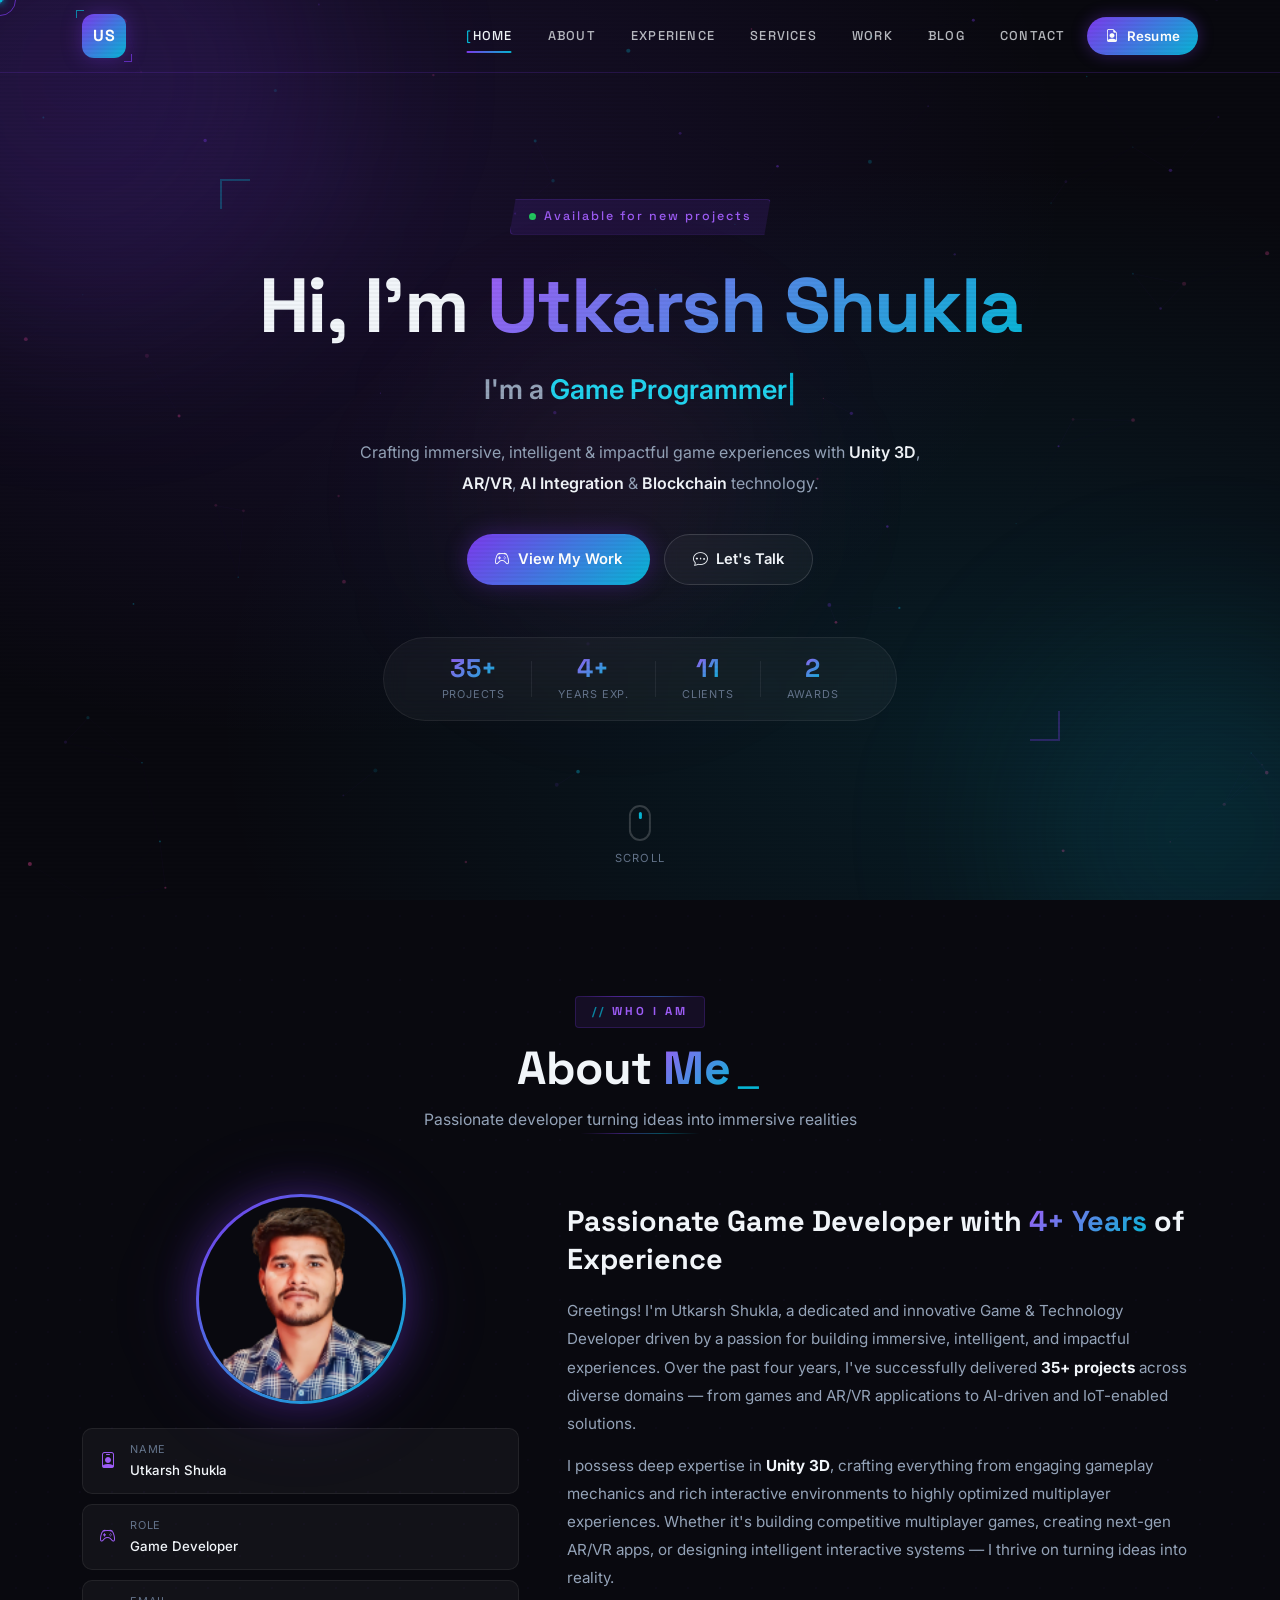
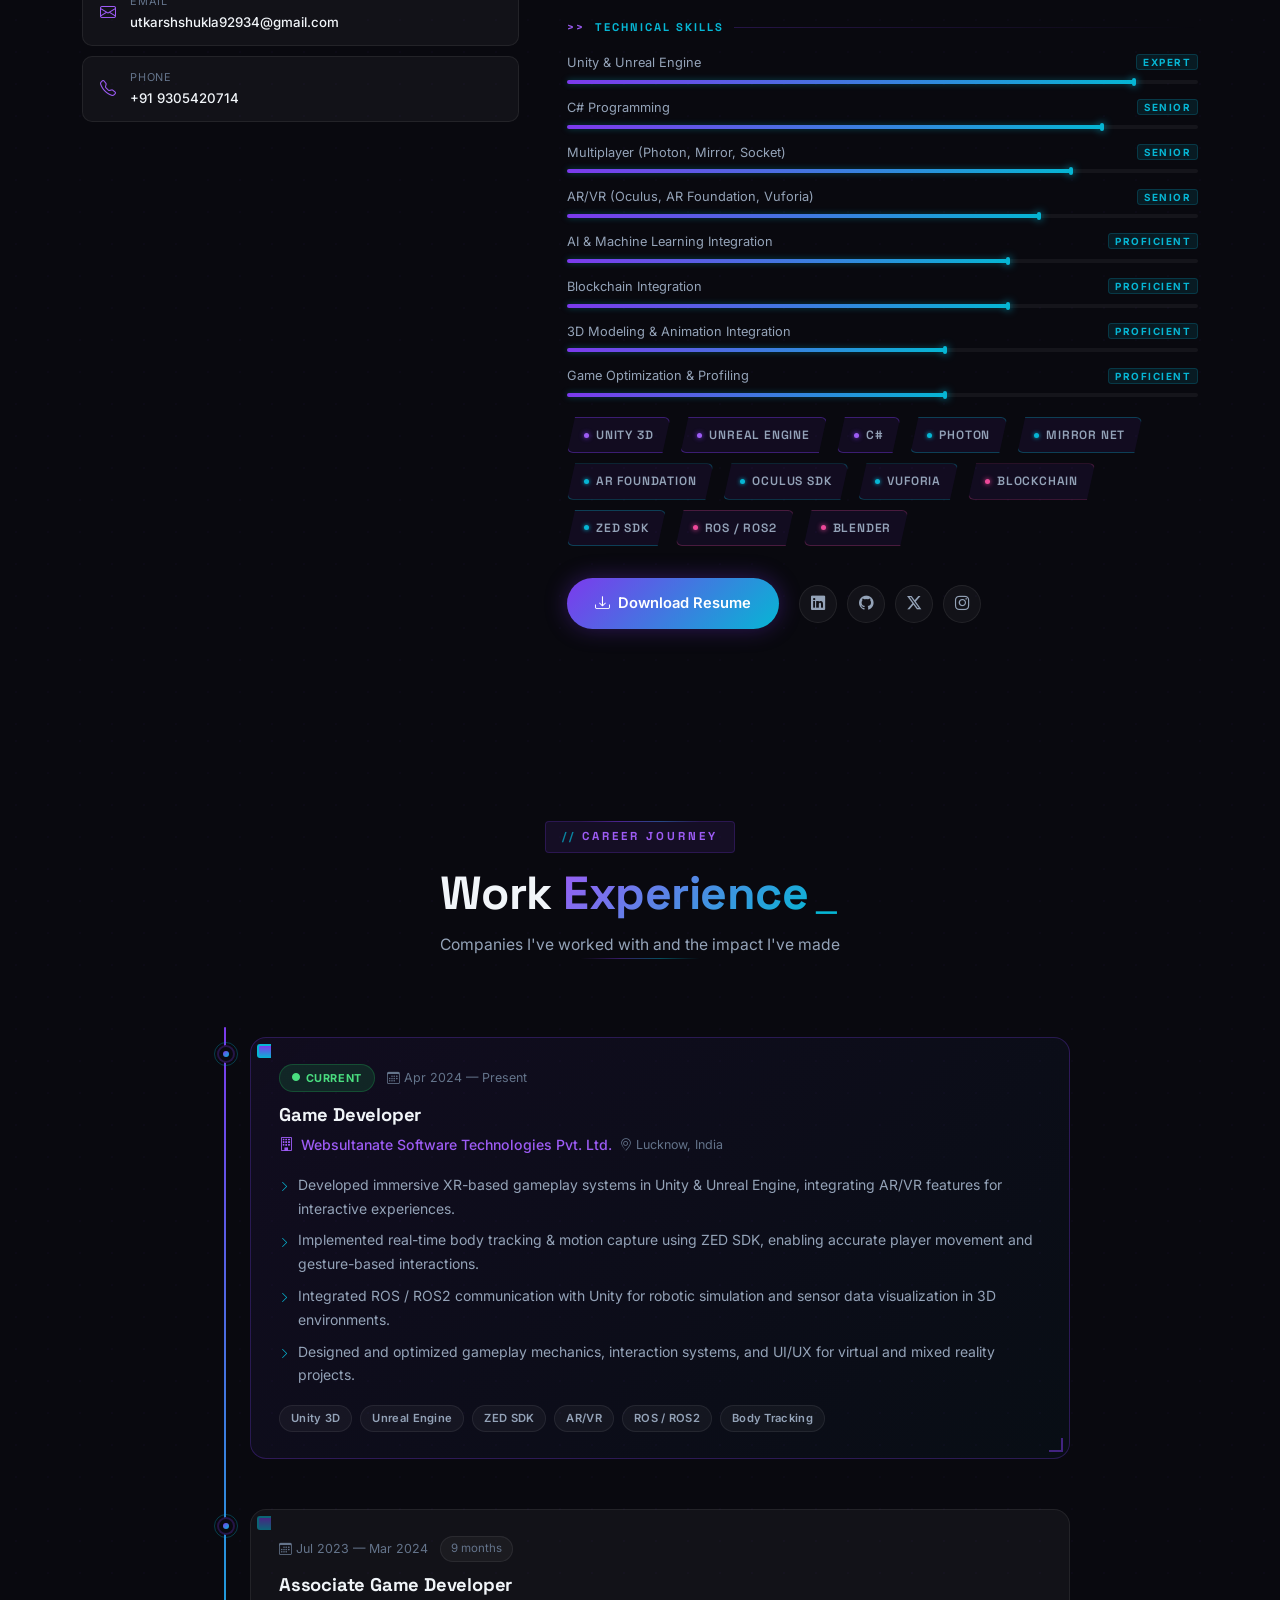
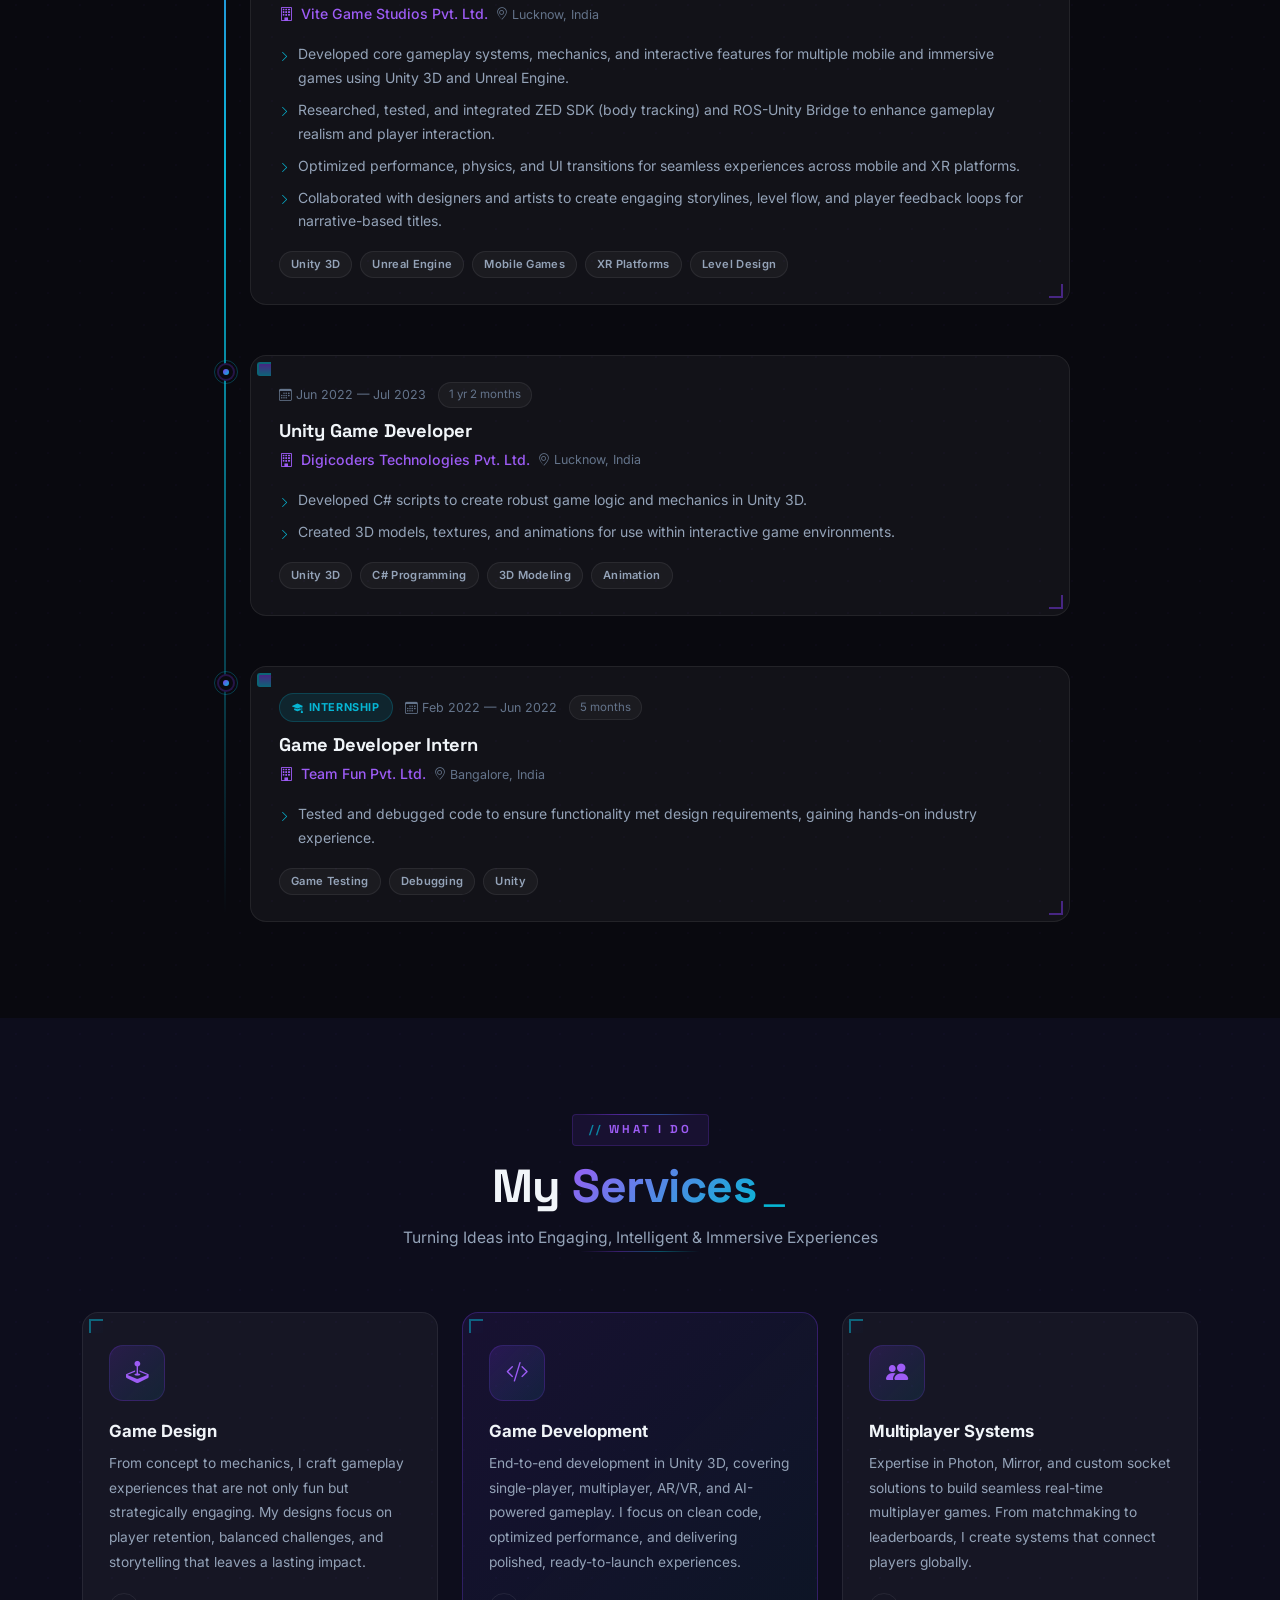
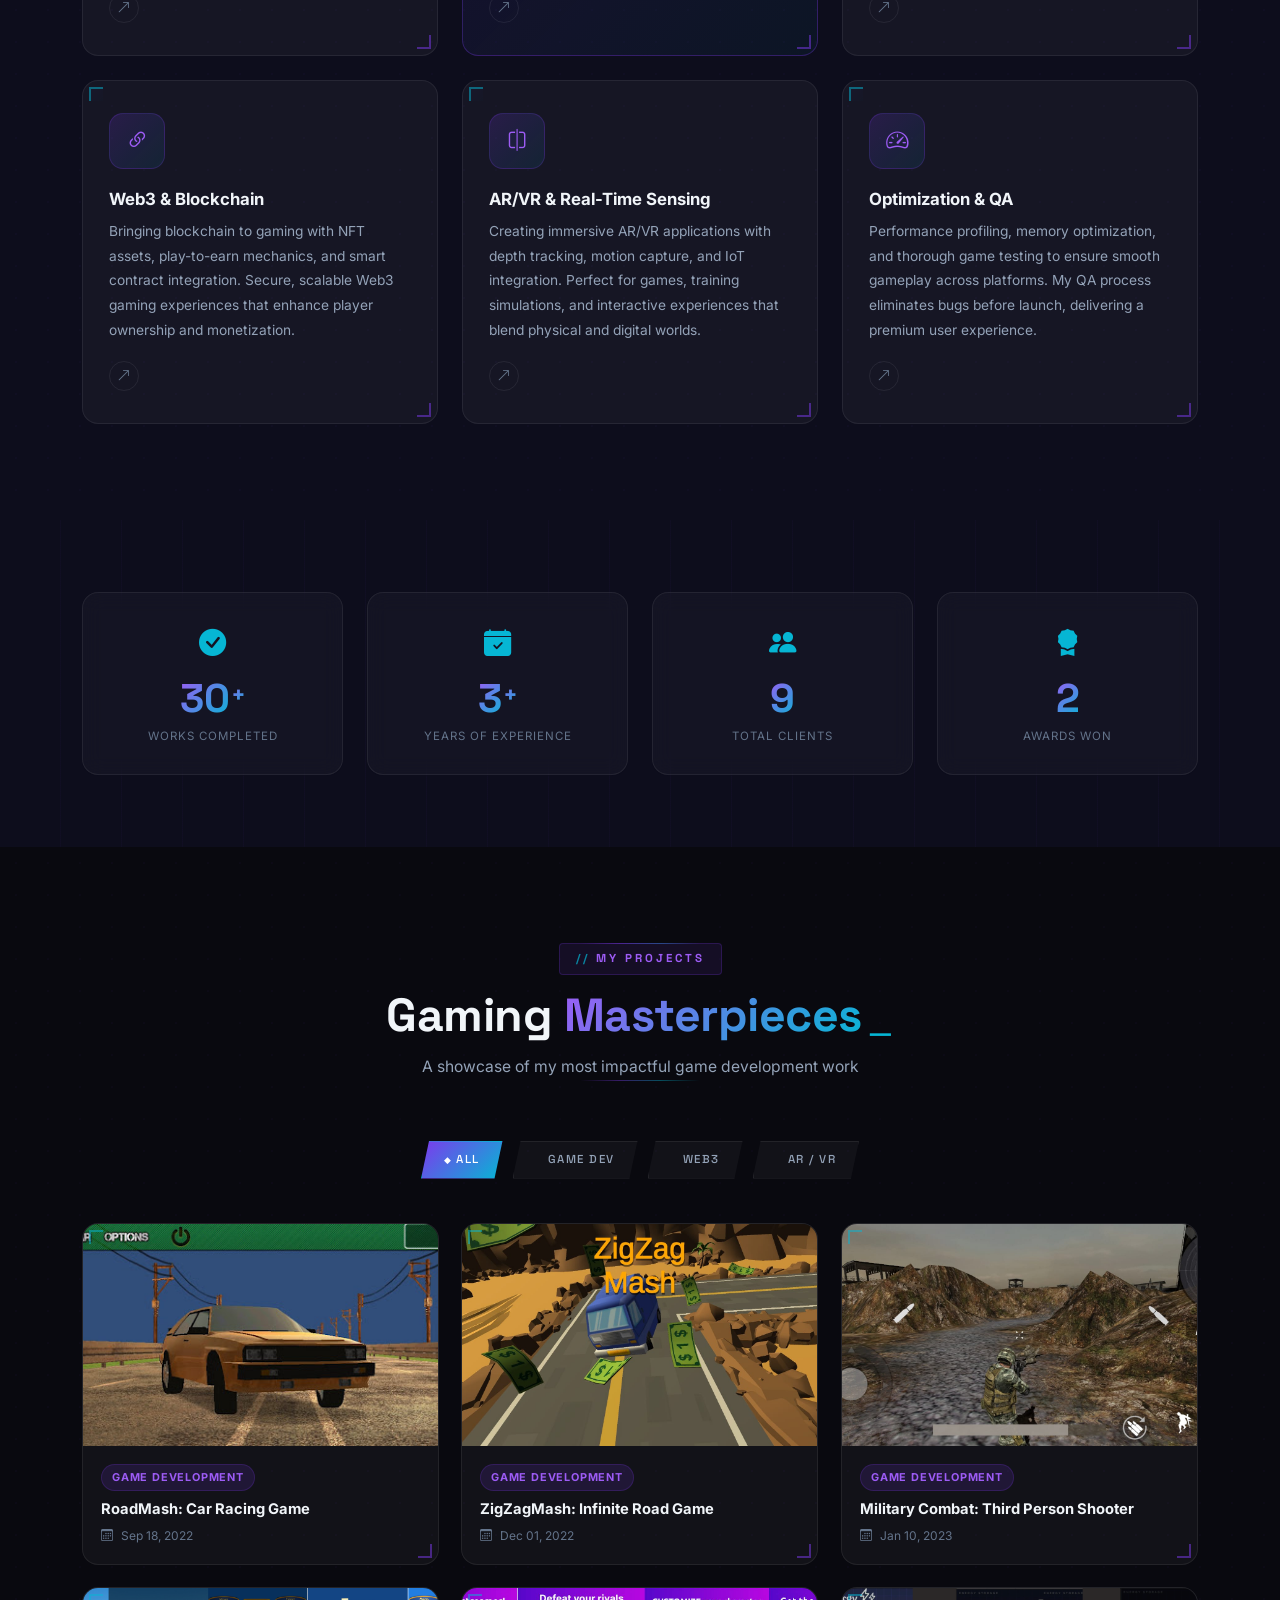
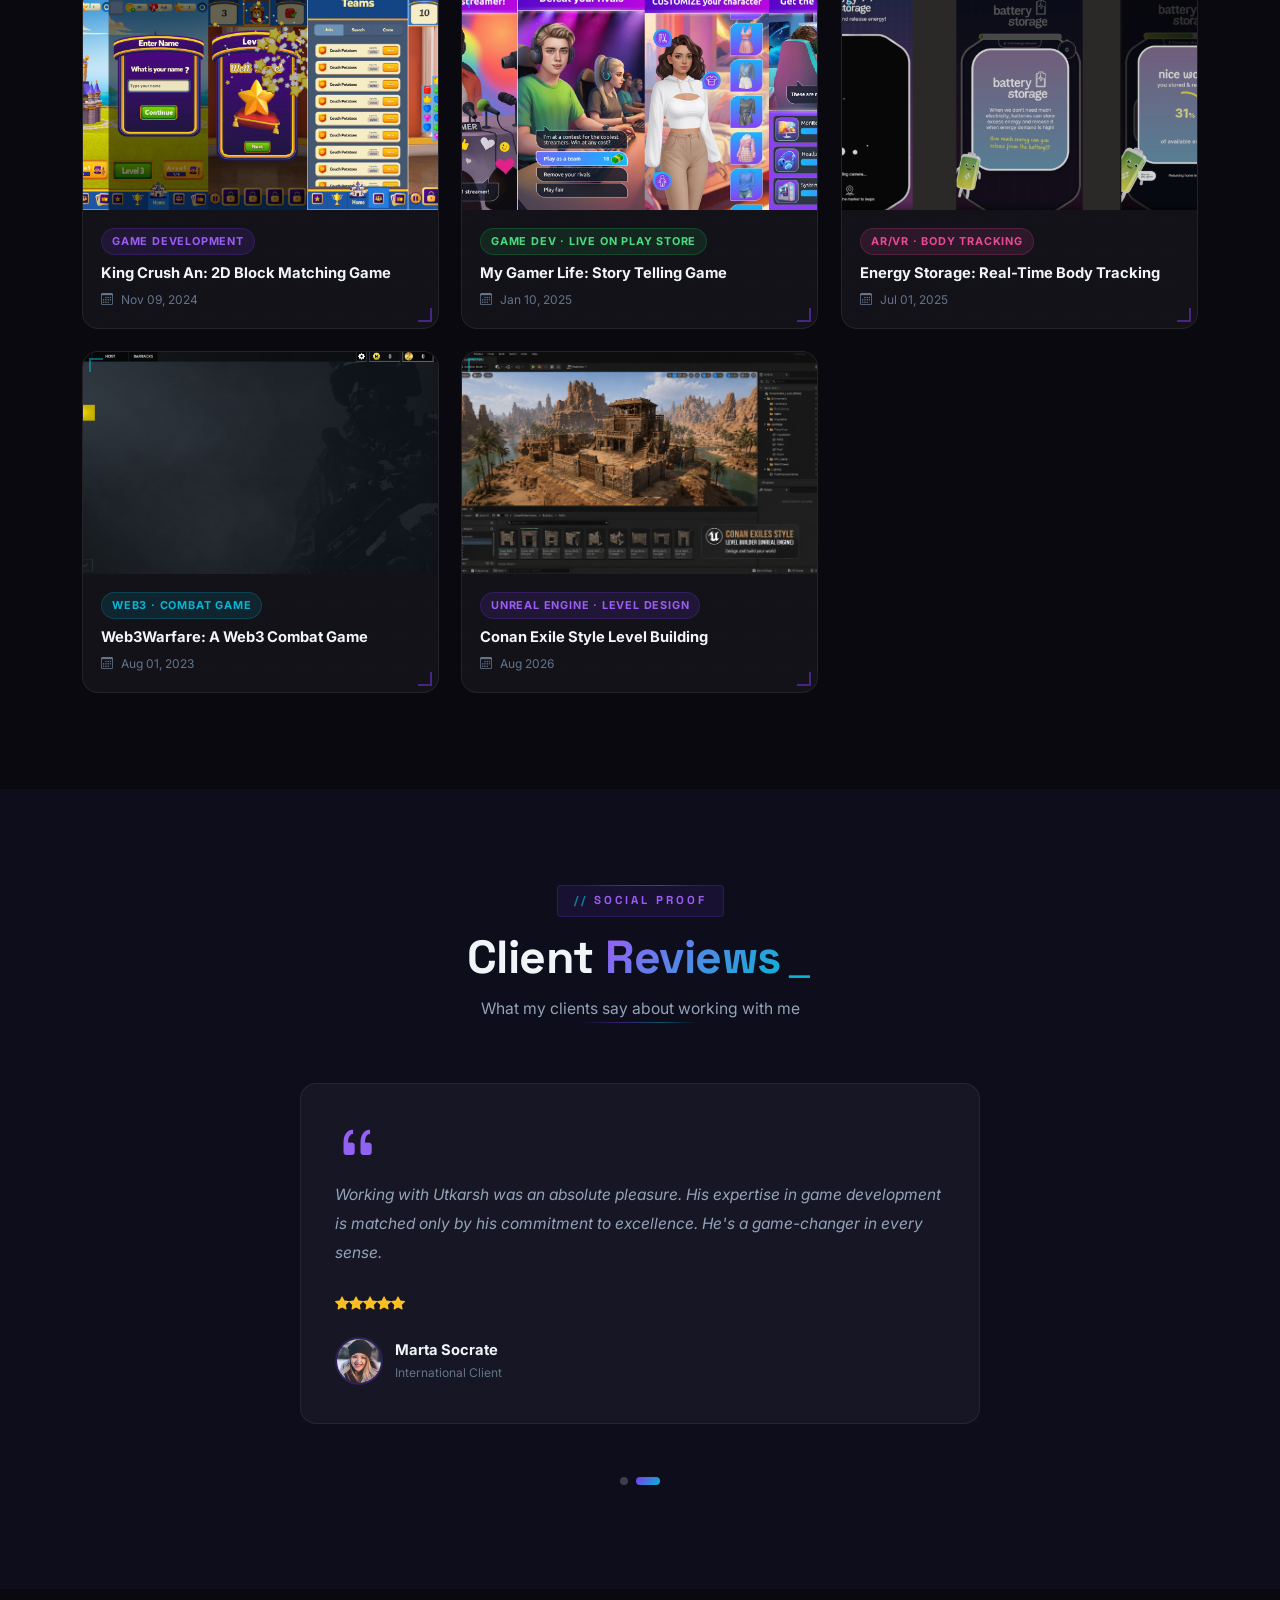
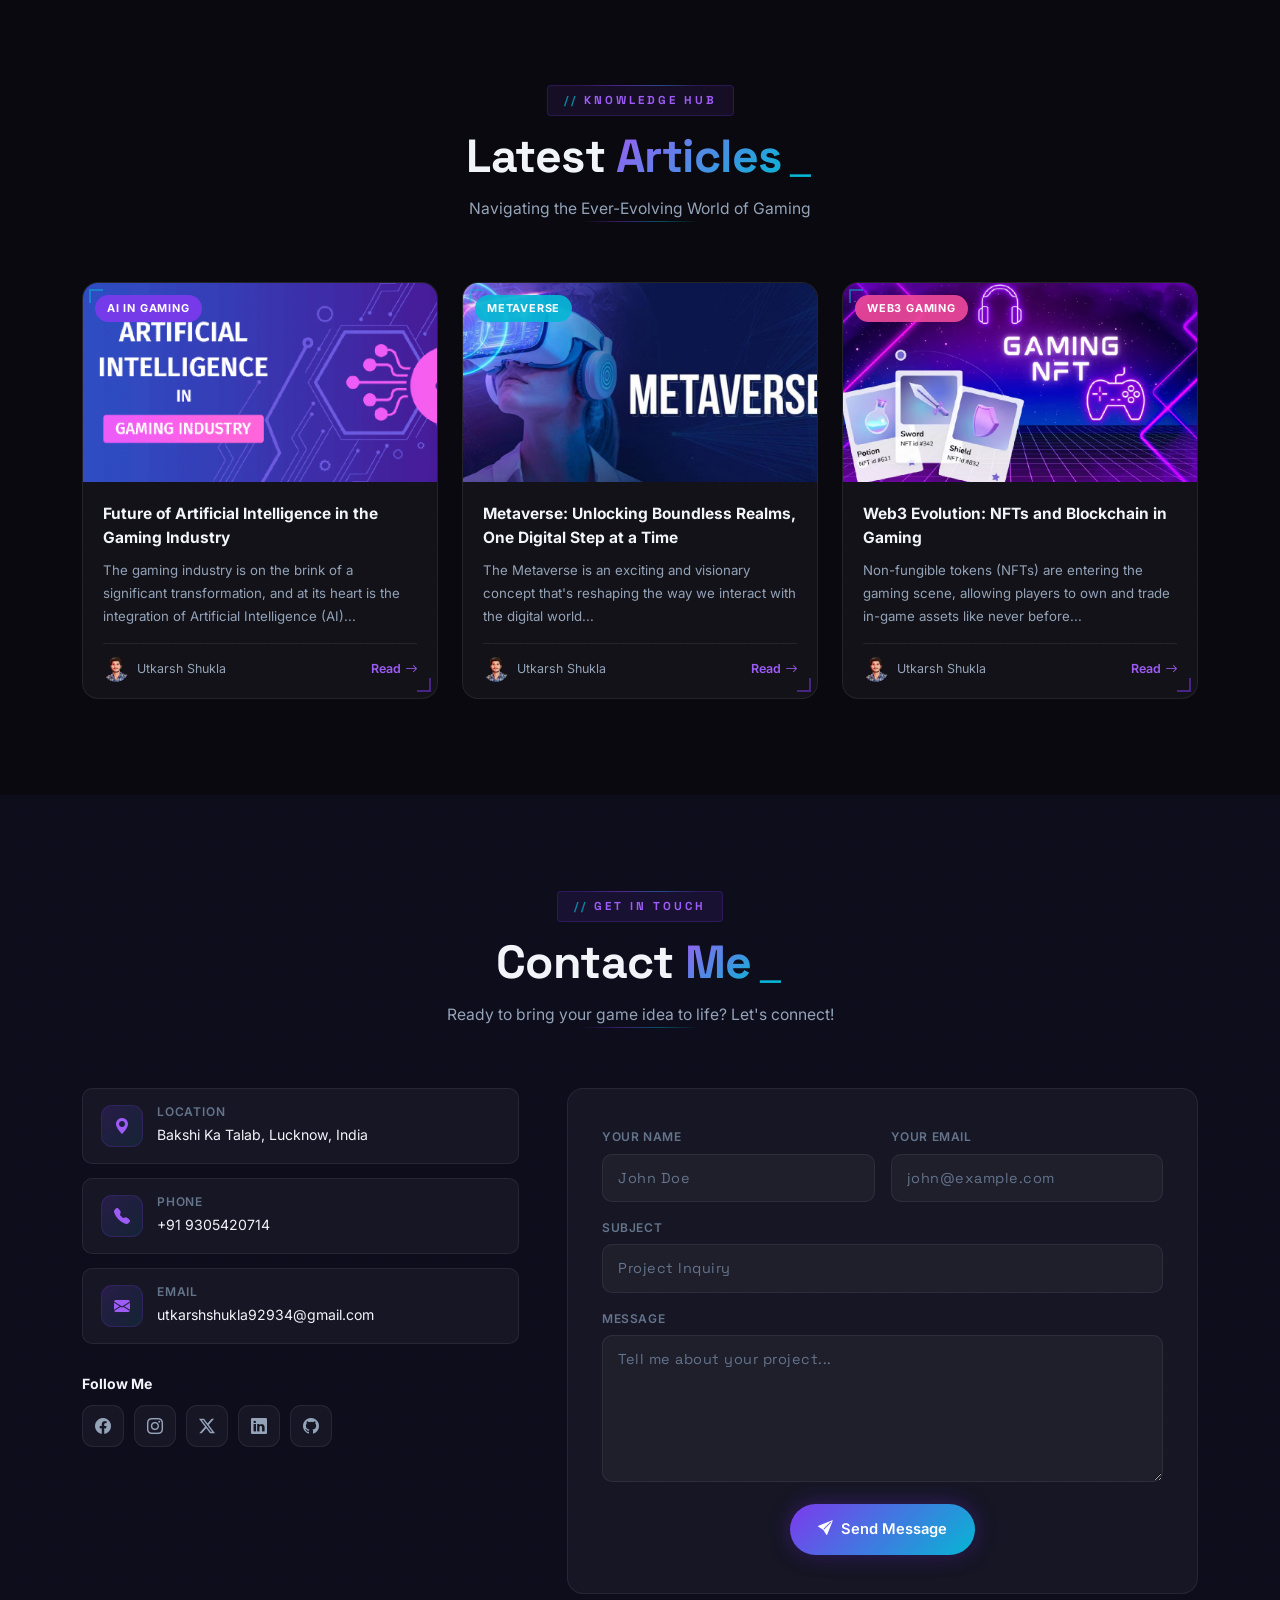
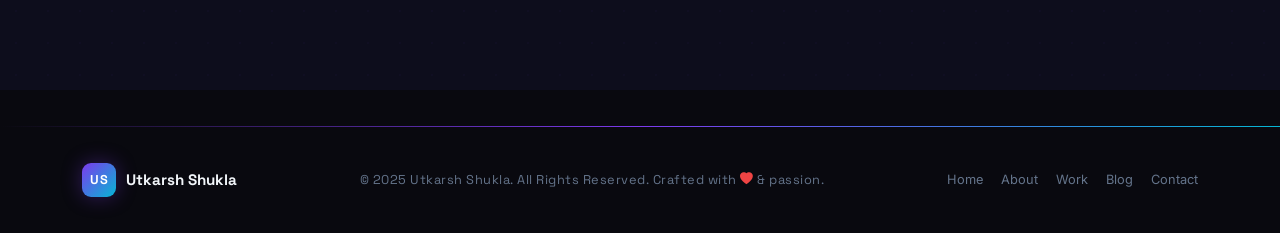
==== commit f4fa0432: "update: Experience changed from 3+ to 4+ years across all sections" ====
--- a/index.html
+++ b/index.html
@@ -4,10 +4,10 @@
   <meta charset="utf-8">
   <meta content="width=device-width, initial-scale=1.0" name="viewport">
   <title>Utkarsh Shukla — Game Developer Portfolio</title>
-  <meta name="description" content="Utkarsh Shukla - Game Developer with 3+ years of experience in Unity 3D, AR/VR, Multiplayer, Blockchain and AI-driven game development. 35+ projects delivered.">
+  <meta name="description" content="Utkarsh Shukla - Game Developer with 4+ years of experience in Unity 3D, AR/VR, Multiplayer, Blockchain and AI-driven game development. 35+ projects delivered.">
   <meta name="keywords" content="Game Developer, Unity 3D, AR VR, Multiplayer, Blockchain, Game Design, Utkarsh Shukla, Portfolio">
   <meta property="og:title" content="Utkarsh Shukla — Game Developer Portfolio">
-  <meta property="og:description" content="Game Developer with 3+ years building immersive Unity, AR/VR, and Web3 experiences.">
+  <meta property="og:description" content="Game Developer with 4+ years building immersive Unity, AR/VR, and Web3 experiences.">
   <meta property="og:type" content="website">
 
   <link href="assets/img/favicon.png" rel="icon">
@@ -127,7 +127,7 @@
             </div>
             <div class="hero-stat-divider"></div>
             <div class="hero-stat-item">
-              <span class="stat-num">3+</span>
+              <span class="stat-num">4+</span>
               <span class="stat-lbl">Years Exp.</span>
             </div>
             <div class="hero-stat-divider"></div>
@@ -211,11 +211,11 @@
             <div class="about-content">
 
               <h3 class="about-heading">
-                Passionate Game Developer with <span class="gradient-text">3+ Years</span> of Experience
+                Passionate Game Developer with <span class="gradient-text">4+ Years</span> of Experience
               </h3>
 
               <p class="about-text">
-                Greetings! I'm Utkarsh Shukla, a dedicated and innovative Game &amp; Technology Developer driven by a passion for building immersive, intelligent, and impactful experiences. Over the past three years, I've successfully delivered <strong>25+ projects</strong> across diverse domains — from games and AR/VR applications to AI-driven and IoT-enabled solutions.
+                Greetings! I'm Utkarsh Shukla, a dedicated and innovative Game &amp; Technology Developer driven by a passion for building immersive, intelligent, and impactful experiences. Over the past four years, I've successfully delivered <strong>35+ projects</strong> across diverse domains — from games and AR/VR applications to AI-driven and IoT-enabled solutions.
               </p>
               <p class="about-text">
                 I possess deep expertise in <strong>Unity 3D</strong>, crafting everything from engaging gameplay mechanics and rich interactive environments to highly optimized multiplayer experiences. Whether it's building competitive multiplayer games, creating next-gen AR/VR apps, or designing intelligent interactive systems — I thrive on turning ideas into reality.
@@ -522,7 +522,7 @@
             <div class="counter-box">
               <div class="counter-icon-wrap"><i class="bi bi-calendar-check-fill"></i></div>
               <div class="counter-num-wrap">
-                <p class="counter purecounter" data-purecounter-start="0" data-purecounter-end="3" data-purecounter-duration="1">0</p>
+                <p class="counter purecounter" data-purecounter-start="0" data-purecounter-end="4" data-purecounter-duration="1">0</p>
                 <span class="counter-suffix">+</span>
               </div>
               <span class="counter-label">Years of Experience</span>
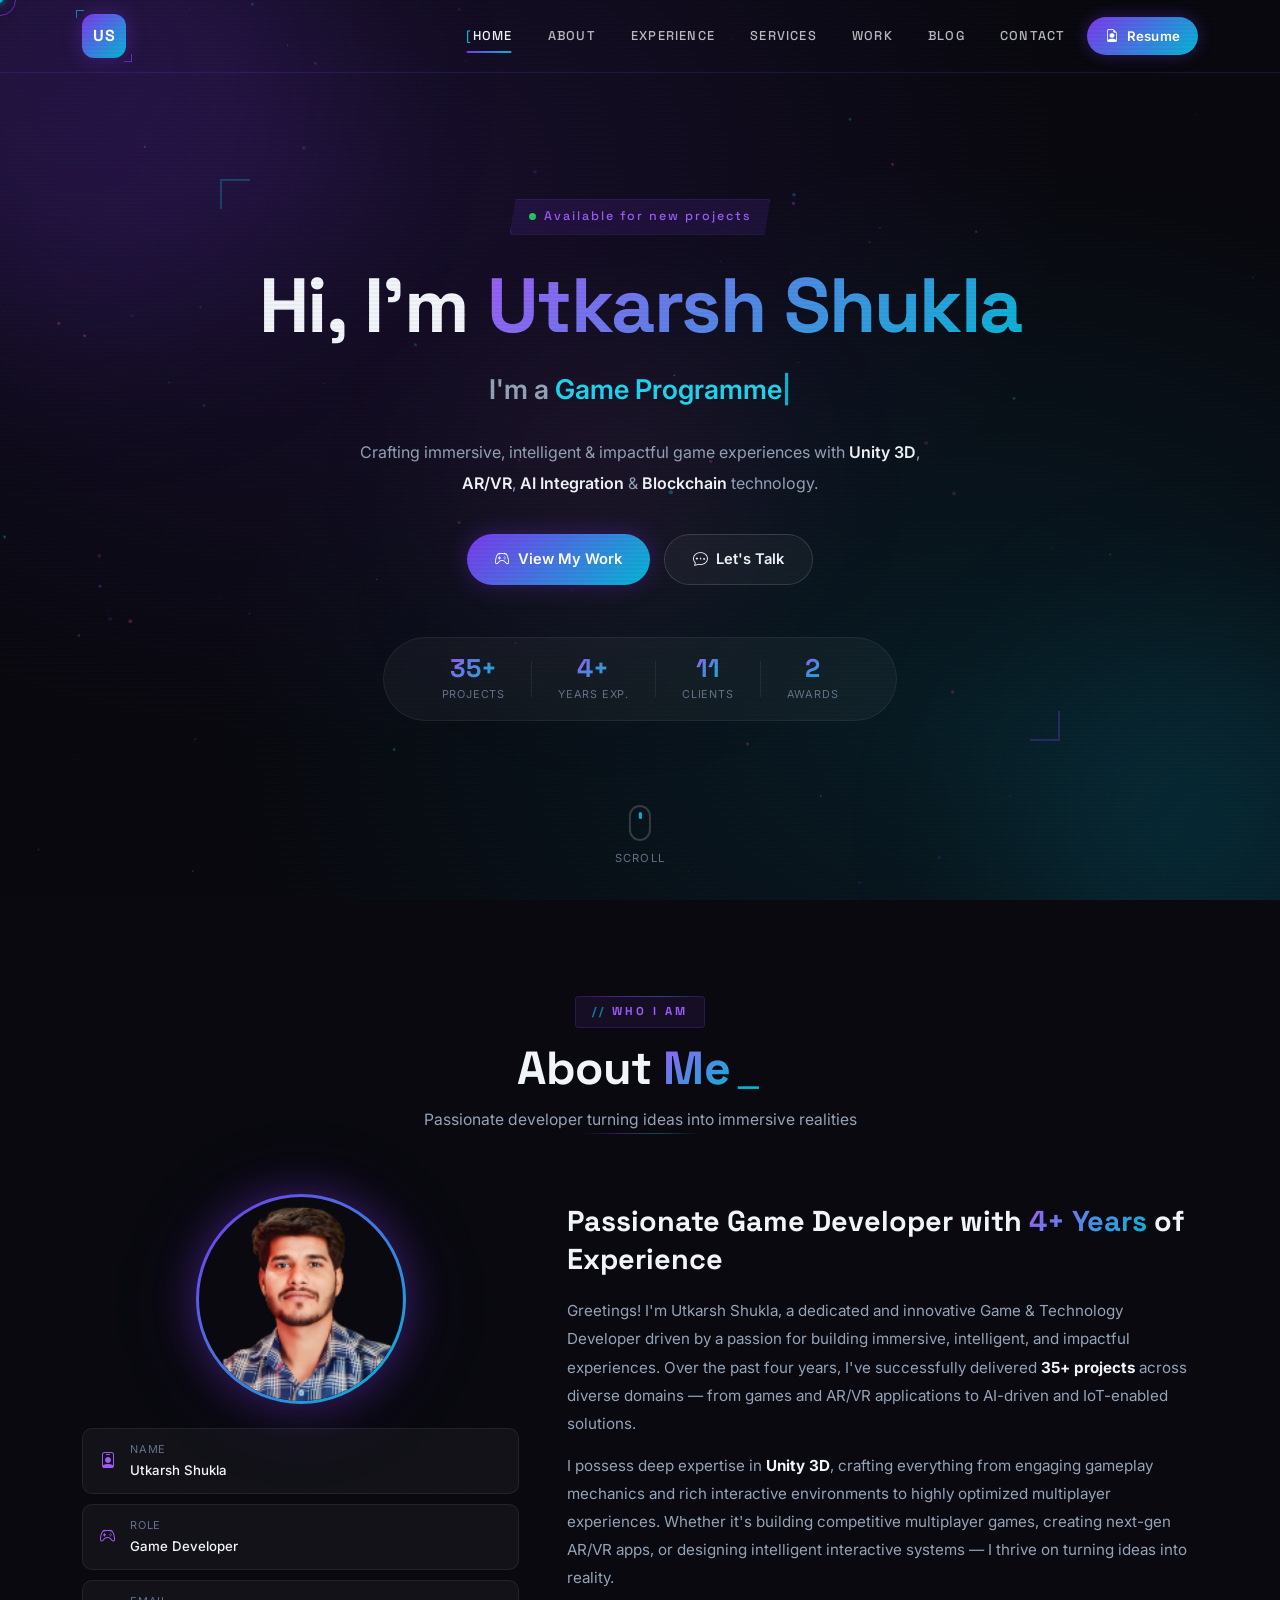
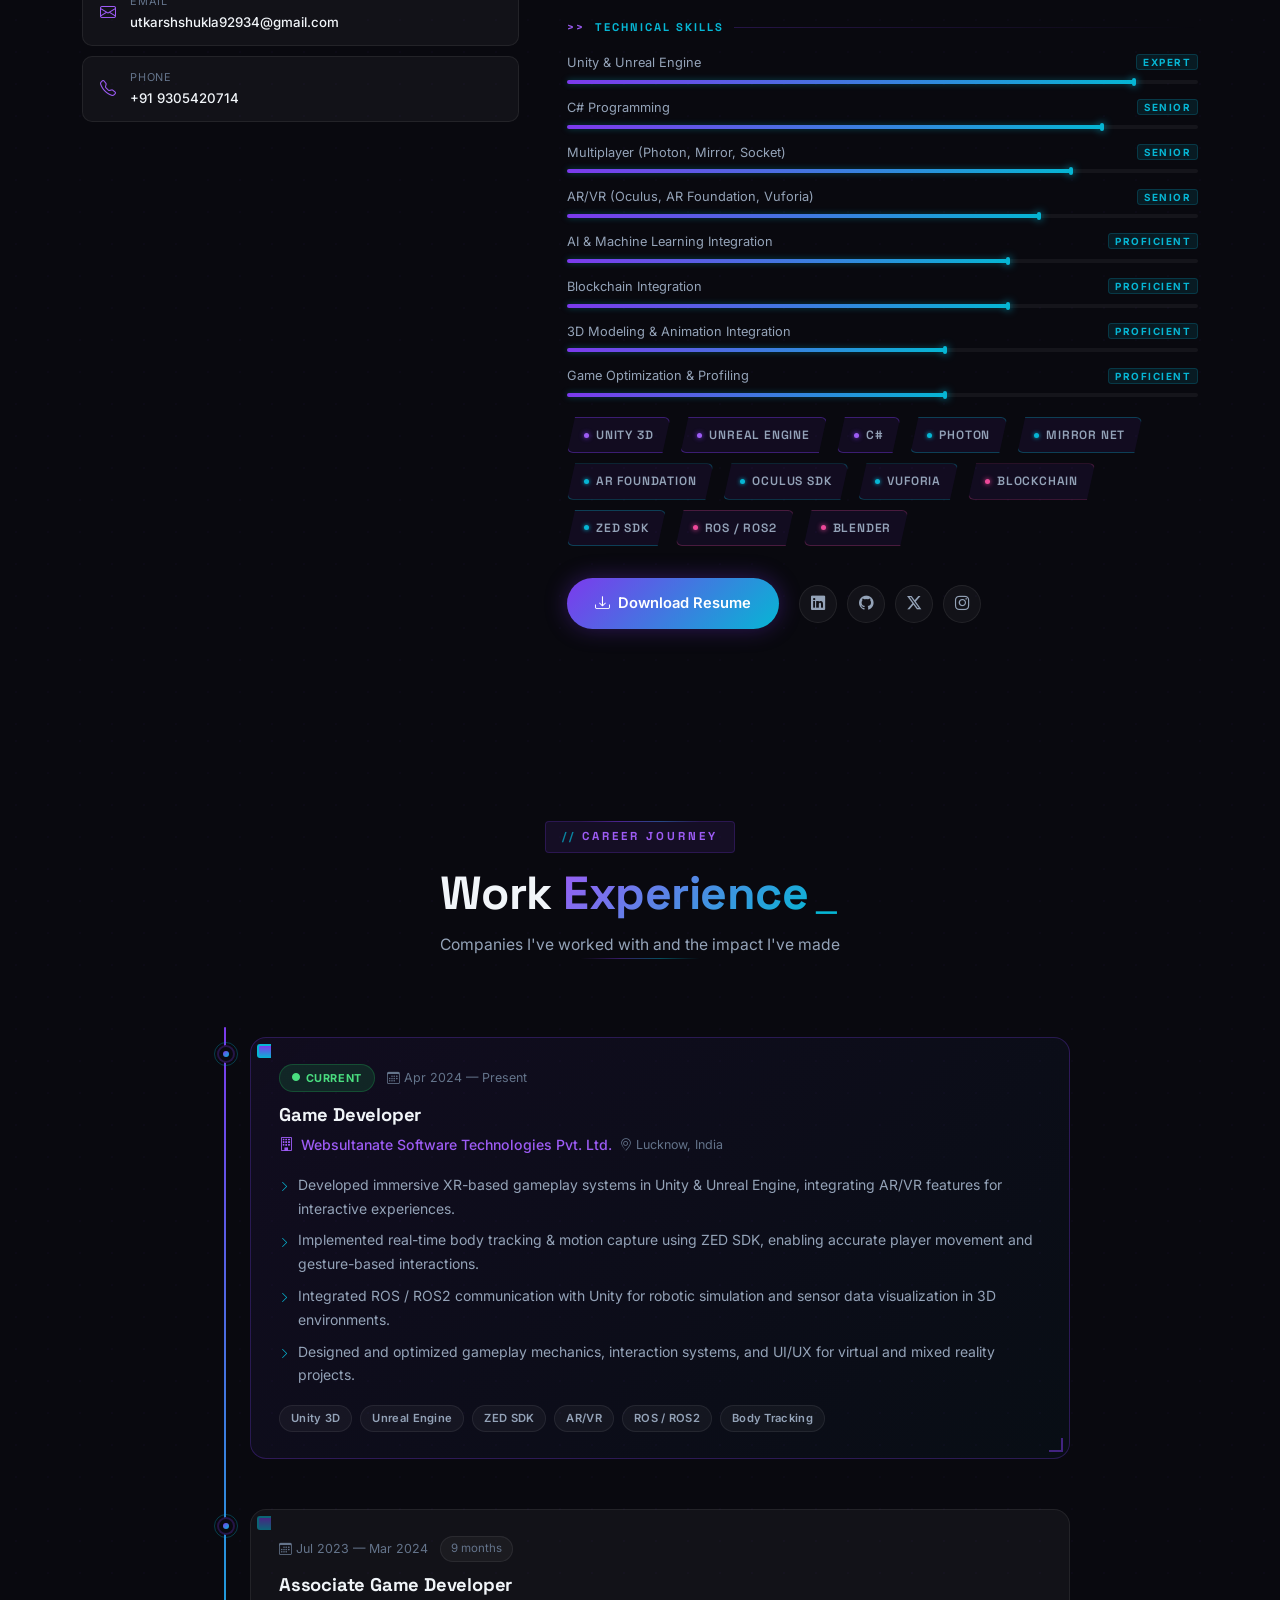
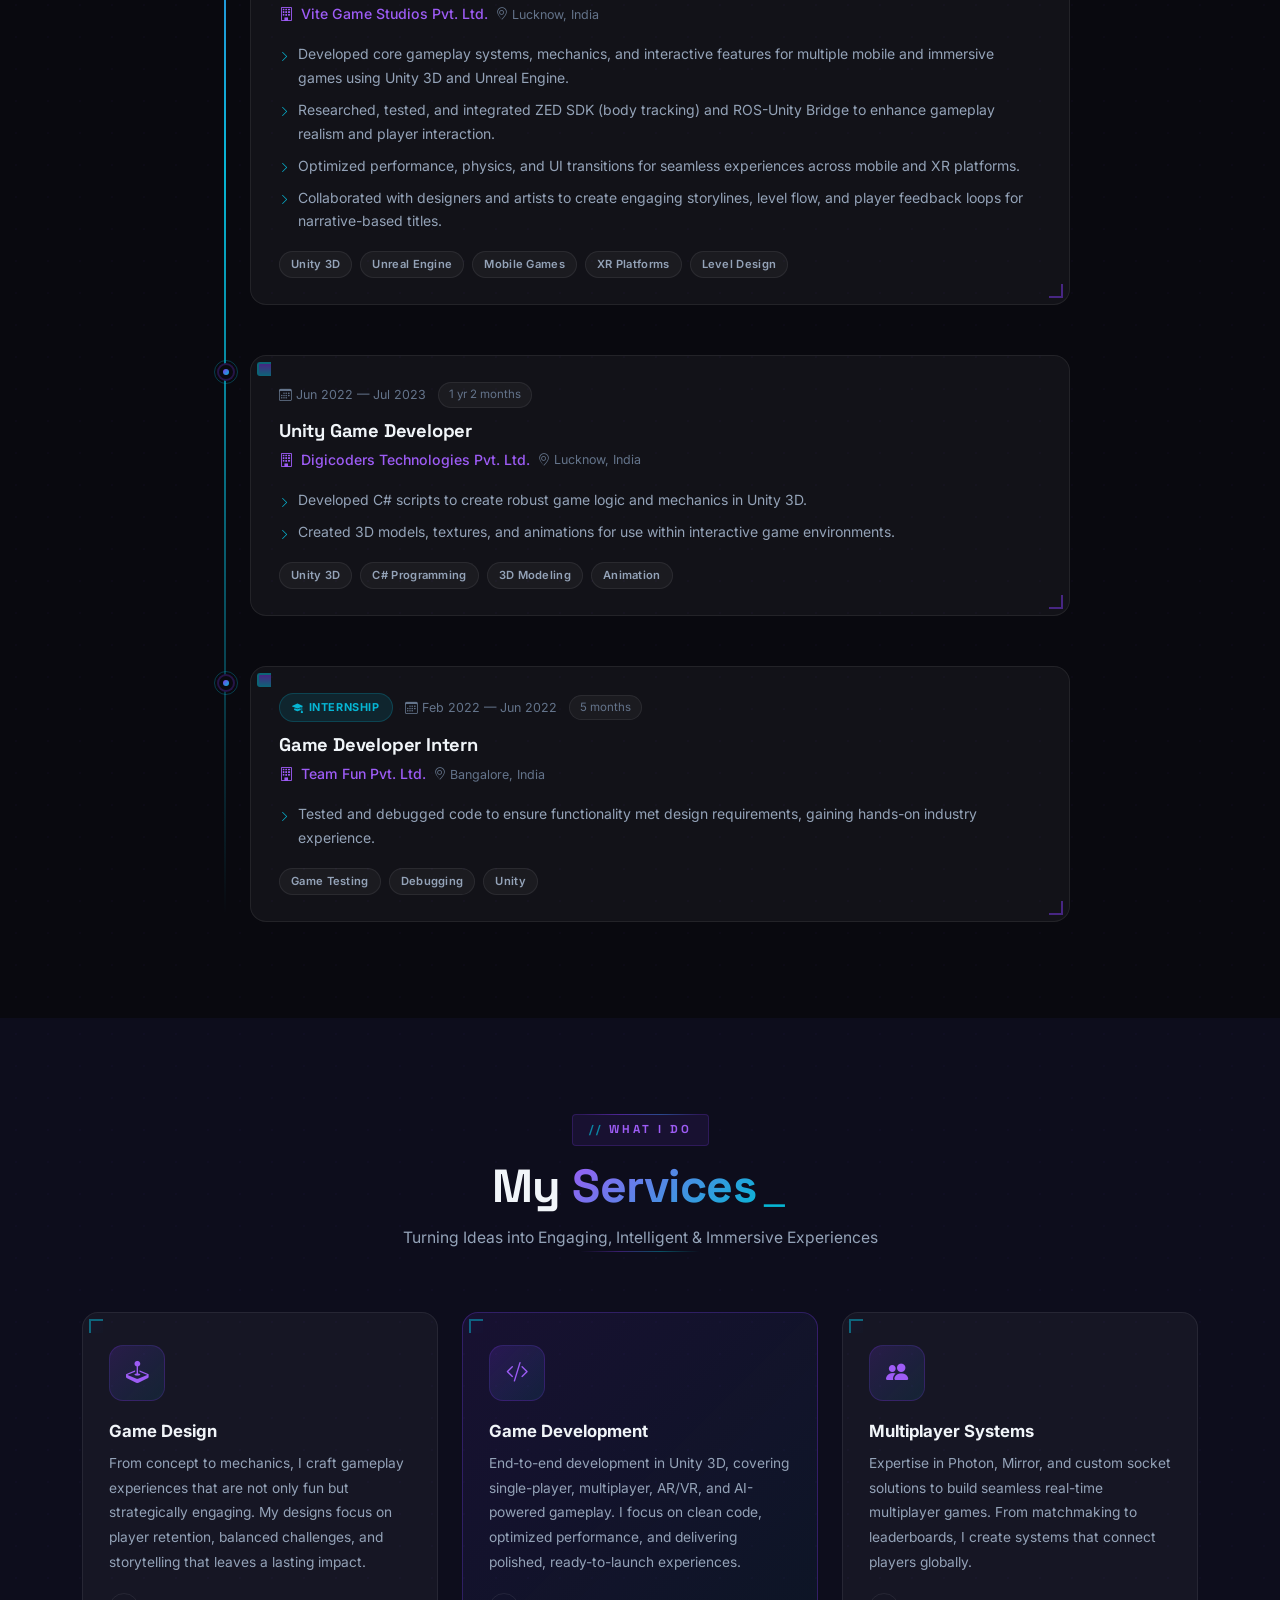
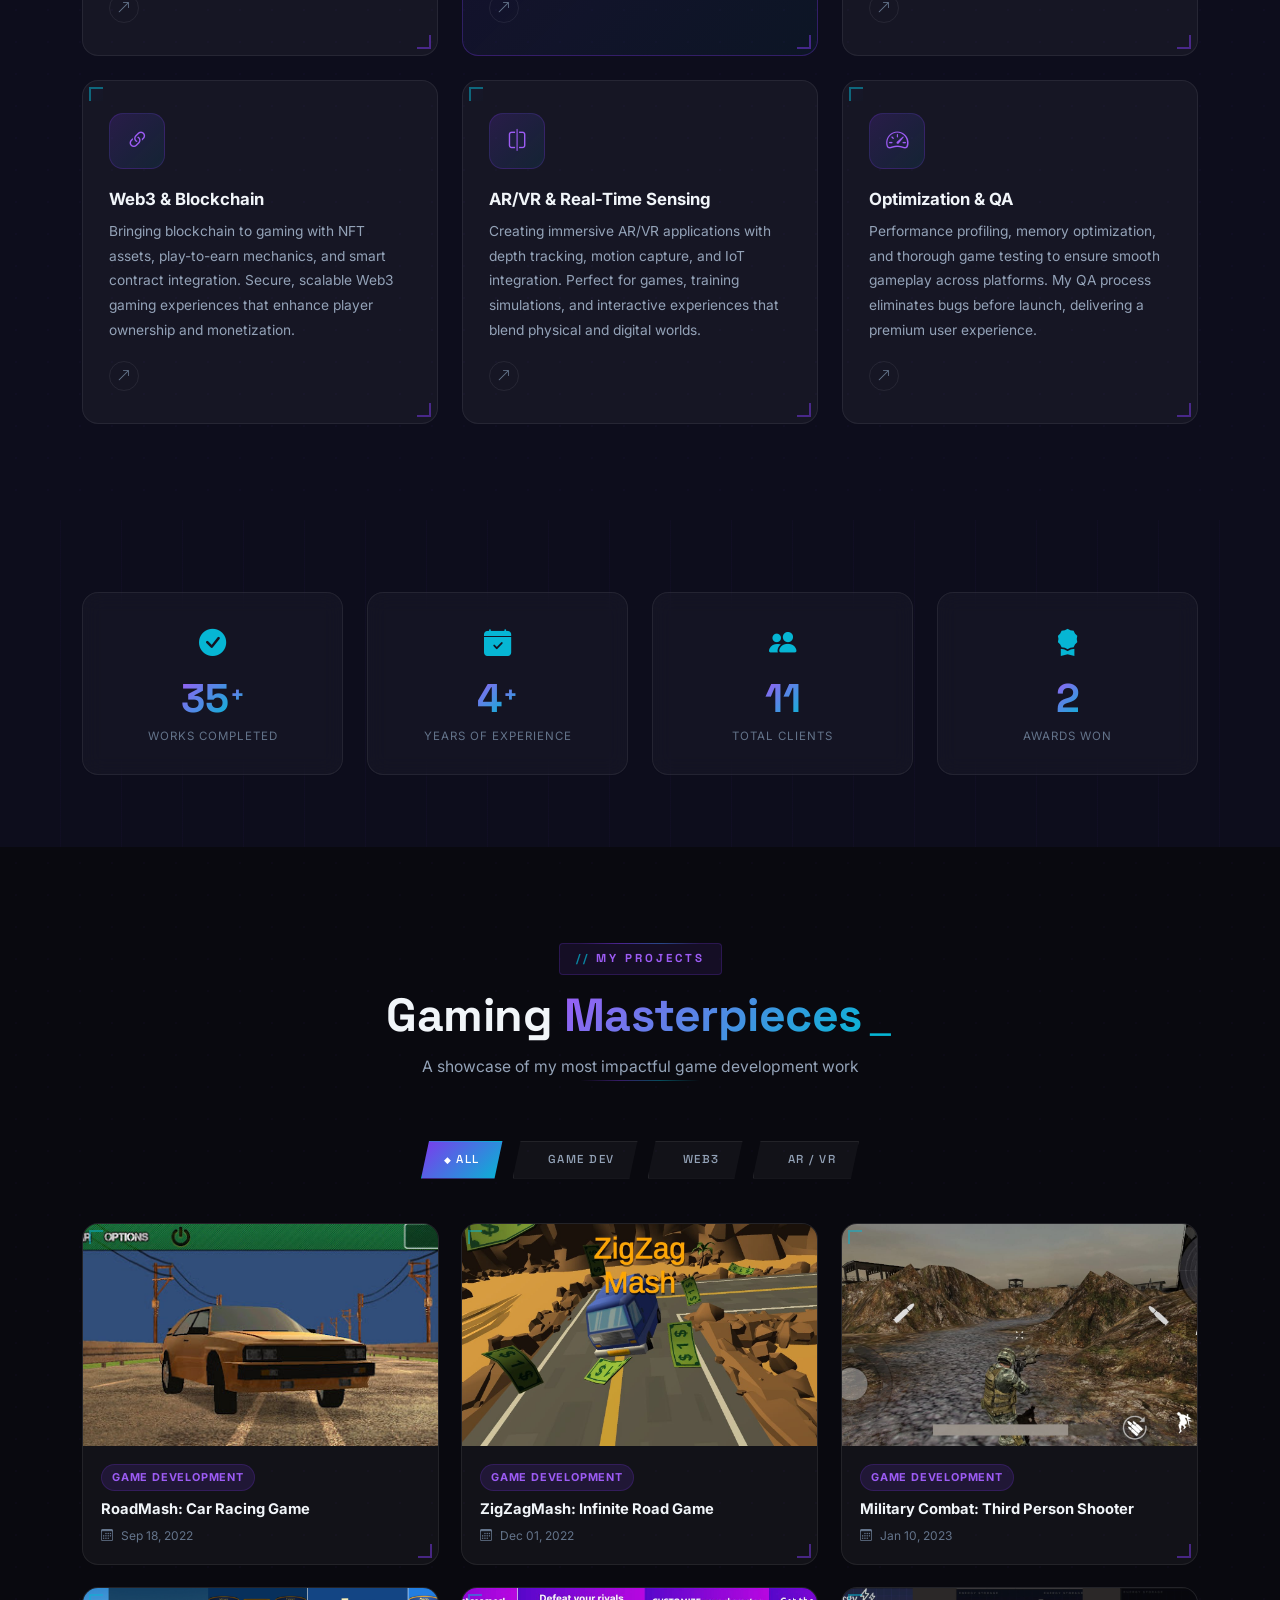
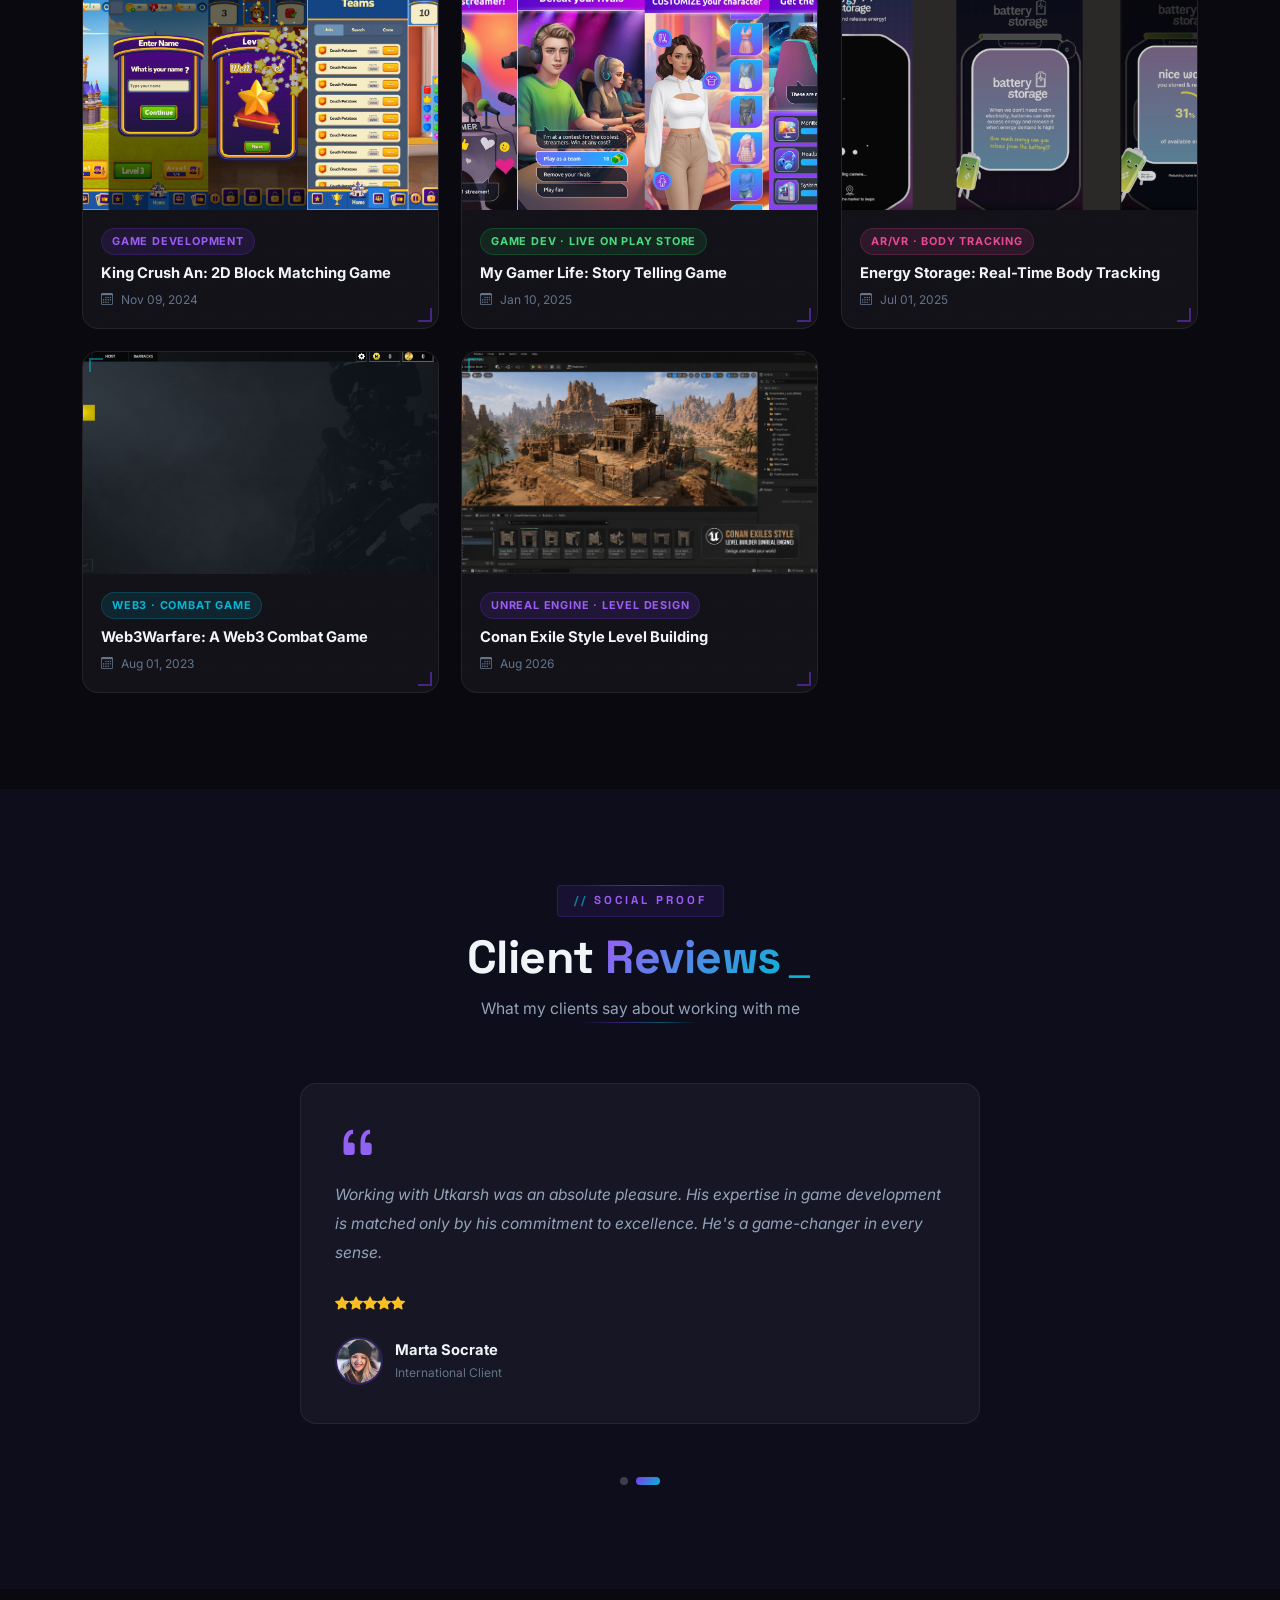
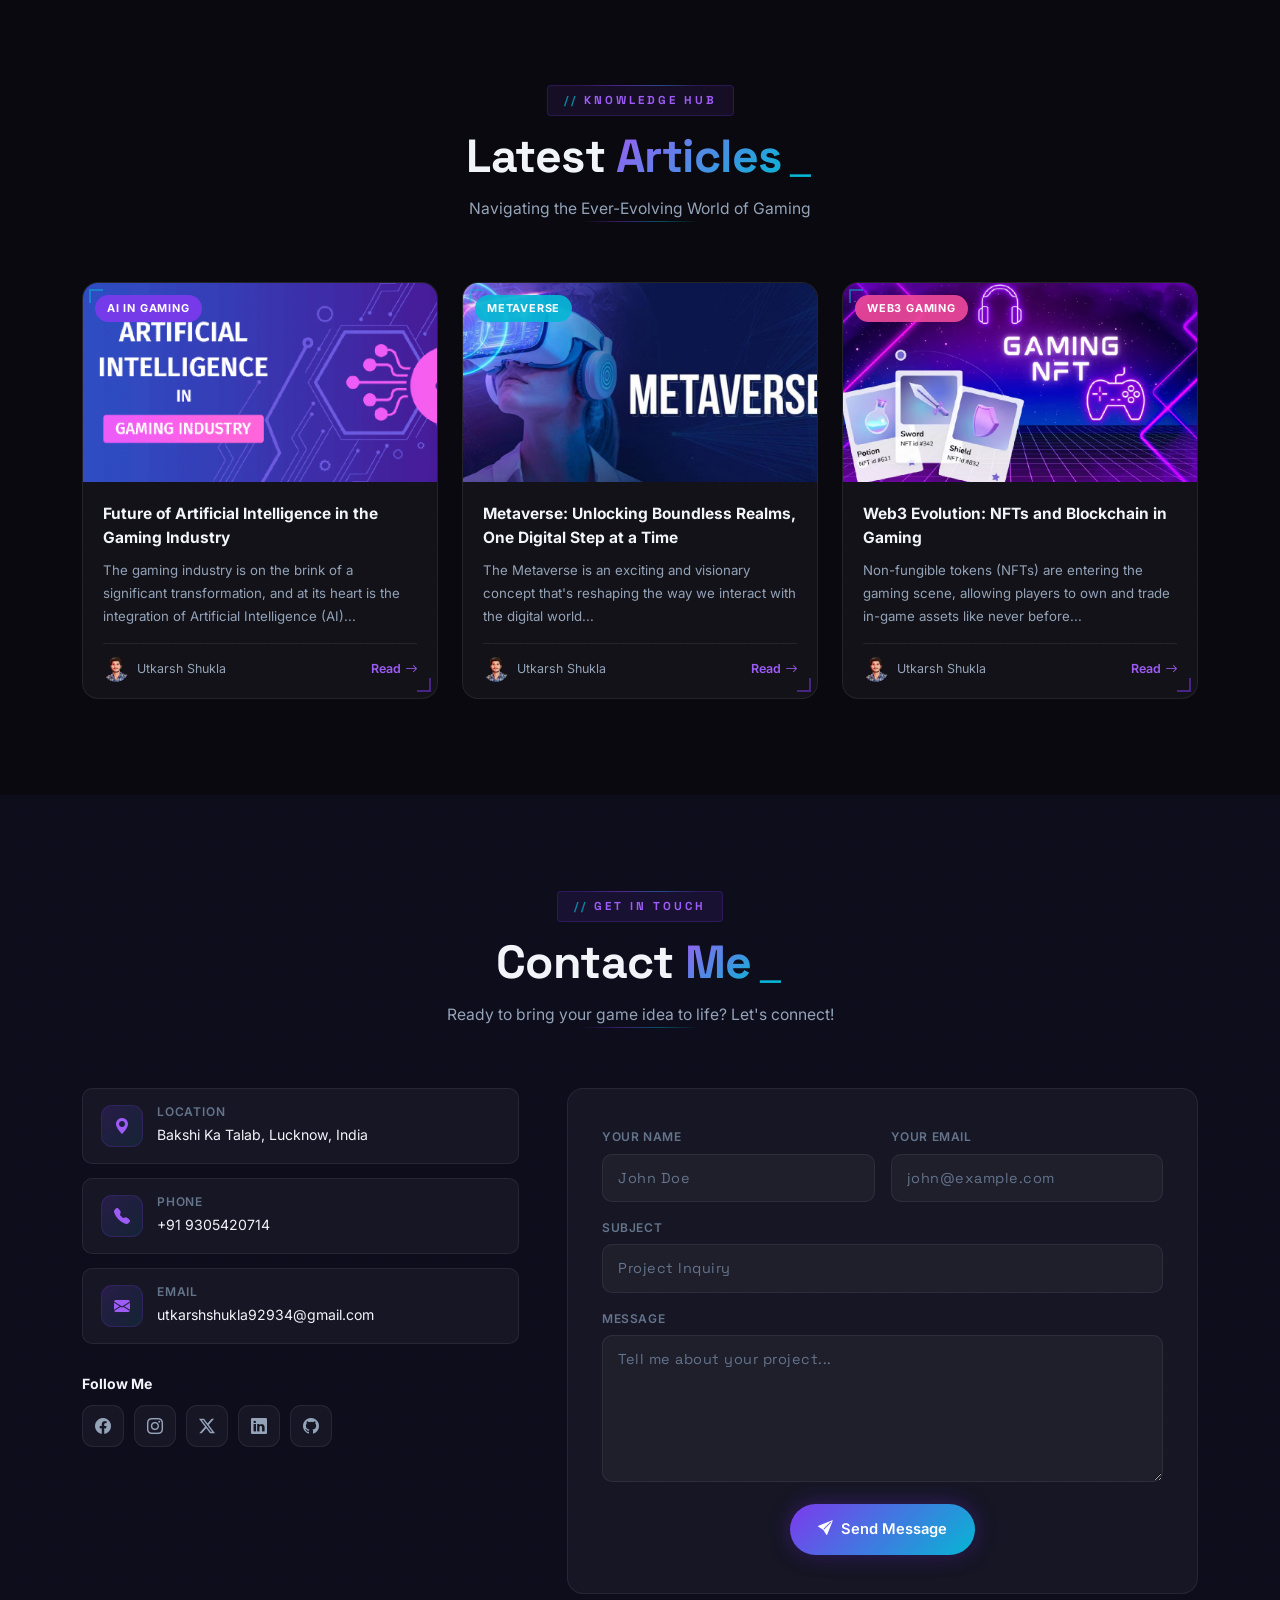
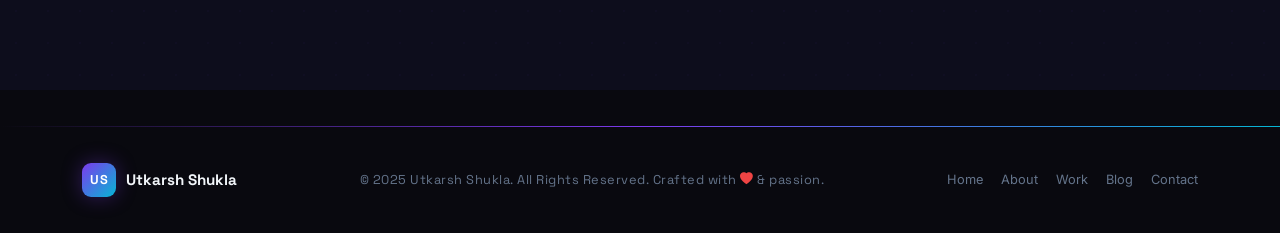
==== commit 17942767: "SEO: Add JSON-LD schema, meta tags, sitemap.xml and robots.txt for Google ranking" ====
--- a/index.html
+++ b/index.html
@@ -3,12 +3,38 @@
 <head>
   <meta charset="utf-8">
   <meta content="width=device-width, initial-scale=1.0" name="viewport">
-  <title>Utkarsh Shukla — Game Developer Portfolio</title>
-  <meta name="description" content="Utkarsh Shukla - Game Developer with 4+ years of experience in Unity 3D, AR/VR, Multiplayer, Blockchain and AI-driven game development. 35+ projects delivered.">
-  <meta name="keywords" content="Game Developer, Unity 3D, AR VR, Multiplayer, Blockchain, Game Design, Utkarsh Shukla, Portfolio">
-  <meta property="og:title" content="Utkarsh Shukla — Game Developer Portfolio">
-  <meta property="og:description" content="Game Developer with 4+ years building immersive Unity, AR/VR, and Web3 experiences.">
+
+  <!-- ===== PRIMARY SEO TAGS ===== -->
+  <title>Utkarsh Shukla — Game Developer | Unity 3D, AR/VR, AI & Blockchain</title>
+  <meta name="description" content="Utkarsh Shukla is a Game Developer with 4+ years of experience in Unity 3D, AR/VR, Multiplayer, Blockchain and AI-driven game development. 35+ projects delivered across 11+ clients.">
+  <meta name="keywords" content="Utkarsh Shukla, Game Developer, Unity 3D Developer, AR VR Developer, Multiplayer Game, Blockchain Game, Game Design, Utkarsh Shukla Portfolio, Utkarsh Shukla Game Developer">
+  <meta name="author" content="Utkarsh Shukla">
+  <meta name="robots" content="index, follow, max-snippet:-1, max-image-preview:large, max-video-preview:-1">
+  <link rel="canonical" href="https://www.utkarsh.work.gd/">
+
+  <!-- ===== GEO / LOCATION SEO ===== -->
+  <meta name="geo.region" content="IN">
+  <meta name="geo.placename" content="India">
+  <meta name="language" content="English">
+
+  <!-- ===== OPEN GRAPH (Facebook, LinkedIn, WhatsApp) ===== -->
   <meta property="og:type" content="website">
+  <meta property="og:url" content="https://www.utkarsh.work.gd/">
+  <meta property="og:title" content="Utkarsh Shukla — Game Developer | Unity 3D, AR/VR, AI & Blockchain">
+  <meta property="og:description" content="Utkarsh Shukla — Game Developer with 4+ years building immersive Unity 3D, AR/VR, and Web3 game experiences. 35+ projects, 11+ clients.">
+  <meta property="og:image" content="https://www.utkarsh.work.gd/assets/img/pic.png">
+  <meta property="og:image:width" content="1200">
+  <meta property="og:image:height" content="630">
+  <meta property="og:site_name" content="Utkarsh Shukla Portfolio">
+  <meta property="og:locale" content="en_US">
+
+  <!-- ===== TWITTER CARD ===== -->
+  <meta name="twitter:card" content="summary_large_image">
+  <meta name="twitter:url" content="https://www.utkarsh.work.gd/">
+  <meta name="twitter:title" content="Utkarsh Shukla — Game Developer | Unity 3D, AR/VR, AI & Blockchain">
+  <meta name="twitter:description" content="Game Developer with 4+ years building immersive Unity 3D, AR/VR, and Web3 game experiences.">
+  <meta name="twitter:image" content="https://www.utkarsh.work.gd/assets/img/pic.png">
+  <meta name="twitter:creator" content="@UtkarshShukla">
 
   <link href="assets/img/favicon.png" rel="icon">
   <link href="assets/img/apple-touch-icon.png" rel="apple-touch-icon">
@@ -994,5 +1020,60 @@
   <!-- Game Dev HUD Enhancements -->
   <script src="assets/js/game-hud.js"></script>
 
+  <!-- ===== JSON-LD STRUCTURED DATA — Google Identity Signal ===== -->
+  <script type="application/ld+json">
+  {
+    "@context": "https://schema.org",
+    "@type": "Person",
+    "name": "Utkarsh Shukla",
+    "alternateName": "Utkarsh",
+    "url": "https://www.utkarsh.work.gd/",
+    "image": "https://www.utkarsh.work.gd/assets/img/pic.png",
+    "jobTitle": "Game Developer",
+    "description": "Utkarsh Shukla is a Game Developer with 4+ years of experience specializing in Unity 3D, AR/VR, Multiplayer, Blockchain and AI-driven game development. Delivered 35+ projects for 11+ clients.",
+    "email": "utkarshshukla92934@gmail.com",
+    "nationality": "Indian",
+    "knowsAbout": [
+      "Unity 3D", "Game Development", "AR/VR Development",
+      "Multiplayer Game Development", "Blockchain Gaming", "Web3",
+      "AI Integration in Games", "Level Design", "Game Testing",
+      "C#", "Game Programming"
+    ],
+    "sameAs": [
+      "https://www.linkedin.com/in/utkarsh-shukla",
+      "https://github.com/utkarsh-shukla",
+      "https://www.utkarsh.work.gd/"
+    ],
+    "mainEntityOfPage": {
+      "@type": "WebPage",
+      "@id": "https://www.utkarsh.work.gd/"
+    },
+    "potentialAction": {
+      "@type": "ViewAction",
+      "target": "https://www.utkarsh.work.gd/#work"
+    }
+  }
+  </script>
+
+  <!-- ===== JSON-LD WEBSITE SCHEMA ===== -->
+  <script type="application/ld+json">
+  {
+    "@context": "https://schema.org",
+    "@type": "WebSite",
+    "name": "Utkarsh Shukla — Game Developer Portfolio",
+    "url": "https://www.utkarsh.work.gd/",
+    "description": "Official portfolio website of Utkarsh Shukla, Game Developer specializing in Unity 3D, AR/VR, AI and Blockchain game development.",
+    "author": {
+      "@type": "Person",
+      "name": "Utkarsh Shukla"
+    },
+    "potentialAction": {
+      "@type": "SearchAction",
+      "target": "https://www.utkarsh.work.gd/#{search_term_string}",
+      "query-input": "required name=search_term_string"
+    }
+  }
+  </script>
+
 </body>
 </html>
